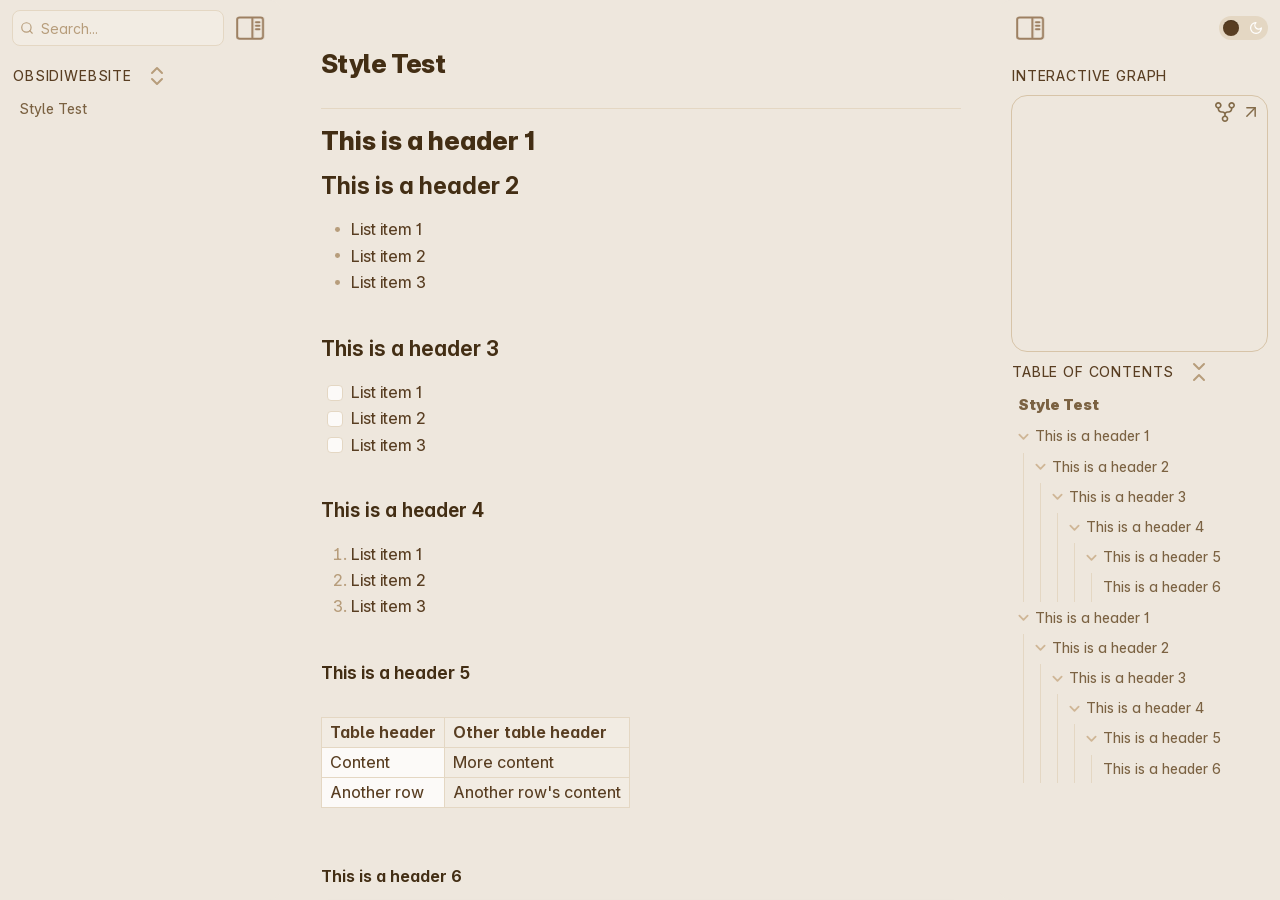
==== index.html @ 4b199d91 "Rename style-test.html to index.html" ====
<!DOCTYPE html> <html lang="en"><head>
<title>Style Test</title>
<base href=".">
<meta name="pathname" content="style-test.html">
<meta name="description" content="ObsidiWebsite - Style Test">
<meta property="og:title" content="Style Test">
<meta property="og:description" content="ObsidiWebsite - Style Test">
<meta property="og:type" content="website">
<meta property="og:url" content="style-test.html">
<meta property="og:image" content="undefined">
<meta charset="UTF-8"><meta property="og:site_name" content="ObsidiWebsite"><meta name="viewport" content="width=device-width, initial-scale=1.0, user-scalable=yes, minimum-scale=1.0, maximum-scale=5.0"><link rel="alternate" type="application/rss+xml" title="RSS Feed" href="site-lib/rss.xml"><script async="" id="webpage-script" src="site-lib/scripts/webpage.js" onload="this.onload=null;this.setAttribute(&quot;loaded&quot;, &quot;true&quot;)"></script><script async="" id="graph-wasm-script" src="site-lib/scripts/graph-wasm.js" onload="this.onload=null;this.setAttribute(&quot;loaded&quot;, &quot;true&quot;)"></script><script async="" id="graph-render-worker-script" src="site-lib/scripts/graph-render-worker.js" onload="this.onload=null;this.setAttribute(&quot;loaded&quot;, &quot;true&quot;)"></script><link rel="icon" href="site-lib/media/favicon.png"><link rel="stylesheet" href="site-lib/styles/obsidian.css"><link rel="stylesheet" href="site-lib/styles/theme.css"><link rel="preload" href="site-lib/styles/global-variable-styles.css" as="style" onload="this.onload=null;this.rel='stylesheet'"><noscript><link rel="stylesheet" href="site-lib/styles/global-variable-styles.css"></noscript><link rel="preload" href="site-lib/styles/supported-plugins.css" as="style" onload="this.onload=null;this.rel='stylesheet'"><noscript><link rel="stylesheet" href="site-lib/styles/supported-plugins.css"></noscript><link rel="preload" href="site-lib/styles/main-styles.css" as="style" onload="this.onload=null;this.rel='stylesheet'"><noscript><link rel="stylesheet" href="site-lib/styles/main-styles.css"></noscript><style>body{--line-width:40em;--line-width-adaptive:40em;--file-line-width:40em;--sidebar-width:min(20em, 80vw);--collapse-arrow-size:11px;--tree-vertical-spacing:1.3em;--sidebar-margin:12px}:root{background-color:#202124}.sidebar{height:100%;font-size:14px;z-index:10;min-width:calc(var(--sidebar-width) + var(--divider-width-hover));max-width:calc(var(--sidebar-width) + var(--divider-width-hover));position:relative;overflow:hidden;overflow:clip;transition:min-width ease-in-out,max-width ease-in-out;transition-duration:.2s;contain:size}#left-sidebar{left:0}#right-sidebar{right:0}.sidebar.is-collapsed{min-width:0;max-width:0}.sidebar.floating{position:absolute}.sidebar .leaf-content{height:100%;min-width:calc(var(--sidebar-width) - var(--divider-width-hover));top:0;padding:var(--sidebar-margin);padding-top:4em;line-height:var(--line-height-tight);background-color:var(--background-secondary);transition:background-color,border-right,border-left,box-shadow;transition-duration:var(--color-fade-speed);transition-timing-function:ease-in-out;position:absolute;display:flex;flex-direction:column}.sidebar:not(.is-collapsed) .leaf-content{min-width:calc(max(100%,var(--sidebar-width)) - 3px);max-width:calc(max(100%,var(--sidebar-width)) - 3px)}#left-sidebar-content{left:0;border-top-right-radius:var(--radius-l);border-bottom-right-radius:var(--radius-l)}#right-sidebar-content{right:0;border-top-left-radius:var(--radius-l);border-bottom-left-radius:var(--radius-l)}.sidebar #left-sidebar-content,.sidebar #right-sidebar-content{contain:none!important;container-type:normal!important;animation:none!important}.sidebar:has(.leaf-content:empty):has(.topbar-content:empty){display:none}.sidebar-topbar{height:calc(2.3em + 2 * var(--sidebar-margin));width:var(--sidebar-width);padding:var(--sidebar-margin);z-index:1;position:fixed;display:flex;align-items:center;transition:width ease-in-out;transition-duration:inherit}.sidebar.is-collapsed .sidebar-topbar{width:calc(2.3em + var(--sidebar-margin) * 2)}.sidebar .sidebar-topbar.is-collapsed{width:0}#left-sidebar .sidebar-topbar{left:0;flex-direction:row;border-top-right-radius:var(--radius-l)}#right-sidebar .sidebar-topbar{right:0;flex-direction:row-reverse;border-top-left-radius:var(--radius-l)}#left-sidebar .topbar-content{margin-right:calc(2.3em + var(--sidebar-margin));flex-direction:row}#right-sidebar .topbar-content{margin-left:calc(2.3em + var(--sidebar-margin));flex-direction:row-reverse}.topbar-content{overflow:hidden visible;overflow:clip visible;width:100%;height:100%;display:flex;align-items:center;transition:inherit}.sidebar.is-collapsed .topbar-content{width:0;transition:inherit}.clickable-icon.sidebar-collapse-icon{background-color:transparent;color:var(--icon-color-focused);padding:2px!important;margin:0!important;height:100%!important;width:2.3em!important;margin-inline:0.14em!important;position:absolute}#left-sidebar .clickable-icon.sidebar-collapse-icon{transform:rotateY(180deg);right:var(--sidebar-margin)}#right-sidebar .clickable-icon.sidebar-collapse-icon{transform:rotateY(180deg);left:var(--sidebar-margin)}.clickable-icon.sidebar-collapse-icon svg.svg-icon{width:100%;height:100%}.feature-title{margin-left:1px;text-transform:uppercase;letter-spacing:.06em;margin-top:.75em;margin-bottom:.75em}.feature-header{display:flex;align-items:center;padding-top:0;font-size:1em;padding-left:0}body.floating-sidebars .sidebar{position:absolute}body{transition:background-color var(--color-fade-speed) ease-in-out}#navbar:not(:empty){display:flex;align-items:center;justify-content:space-between;padding:.5em 1em;width:100%}#main{display:flex;flex-direction:column;height:100%;width:100%;align-items:stretch;justify-content:center}#main-horizontal{display:flex;flex-direction:row;flex-grow:1;width:100%;align-items:stretch;justify-content:center}#center-content{flex-basis:100%;max-width:100%;width:100%;height:100%;display:flex;flex-direction:column;align-items:center;transition:opacity .2s ease-in-out;contain:inline-size}.hide{opacity:0!important;transition:opacity .2s ease-in-out;pointer-events:none}#center-content>.obsidian-document{padding-left:2em;padding-right:1em;margin-bottom:0;width:100%;width:-webkit-fill-available;width:-moz-available;width:fill-available;transition:background-color var(--color-fade-speed) ease-in-out;border-top-right-radius:var(--window-radius,var(--radius-m));border-top-left-radius:var(--window-radius,var(--radius-m));overflow-x:hidden!important;overflow-y:auto!important;display:flex!important;flex-direction:column!important;align-items:center!important;contain:inline-size}body #center-content>.obsidian-document>.markdown-preview-sizer{padding-bottom:80vh;width:100%;max-width:var(--line-width);flex-basis:var(--line-width);transition:background-color var(--color-fade-speed) ease-in-out;contain:inline-size}#center-content>.obsidian-document>div{width:100%!important;transition:background-color var(--color-fade-speed) ease-in-out;contain:inline-size}#center-content>.obsidian-document:not([data-type=markdown]).embed{display:flex;padding:1em;height:100%;width:100%;align-items:center;justify-content:center}#center-content>.obsidian-document:not([data-type=markdown]).embed>*{max-width:100%;max-height:100%;object-fit:contain}:not(h1,h2,h3,h4,h5,h6,li):has(> :is(.math,table)){overflow-x:auto!important}#center-content>.obsidian-document:not([data-type=markdown]){overflow-x:auto;contain:content;padding:0;margin:0;height:100%}.obsidian-document[data-type=attachment]{display:flex;flex-direction:column;align-items:center;justify-content:center;height:100%;width:100%}.obsidian-document[data-type=attachment]>*{outline:0;border:none;box-shadow:none}.obsidian-document[data-type=attachment] :is(img){max-width:90%;max-height:90%;object-fit:contain}.obsidian-document[data-type=attachment]>:is(audio){width:100%;max-width:min(90%,var(--line-width))}.obsidian-document[data-type=attachment]>:is(embed,iframe,video){width:100%;height:100%;max-width:100%;max-height:100%;object-fit:contain}.canvas-wrapper>:is(.header,.footer){z-index:100;position:absolute;display:flex;justify-content:center;flex-direction:column;width:100%;align-items:center}.scroll-highlight{position:absolute;width:100%;height:100%;pointer-events:none;z-index:1000;background-color:hsla(var(--color-accent-hsl),.25);opacity:0;padding:1em;inset:50%;translate:-50% -50%;border-radius:var(--radius-s)}</style><script defer="">async function loadIncludes(){let e=document.querySelectorAll("link[itemprop='include']");for(const t of e){let e=t.getAttribute("href");try{let o="";if(e.startsWith("https:")||e.startsWith("http:")||"file:"!=window.location.protocol){const n=await fetch(e);if(!n.ok){console.log("Could not include file: "+e),t?.remove();continue}o=await n.text()}else{const t=document.getElementById(btoa(encodeURI(e)));if(t){const e=JSON.parse(decodeURI(atob(t.getAttribute("value")??"")));o=e?.data??""}}let n=document.createRange().createContextualFragment(o);t.before(n),t.remove(),console.log("Included text: "+o),console.log("Included file: "+e)}catch(o){t?.remove(),console.log("Could not include file: "+e,o);continue}}}document.addEventListener("DOMContentLoaded",(()=>{loadIncludes()}));let isFileProtocol="file:"==location.protocol;function waitLoadScripts(e,t){let o=e.map((e=>document.getElementById(e+"-script")));!function e(n){let l=o[n],c=n+1;l?(l&&"true"!=l.getAttribute("loaded")||n<o.length&&e(c),n<o.length&&l.addEventListener("load",(()=>e(c)))):n<o.length?e(c):t()}(0)}</script></head><body class="publish css-settings-manager is-frameless is-hidden-frameless show-inline-title show-ribbon is-focused"><script defer="">let theme=localStorage.getItem("theme")||(window.matchMedia("(prefers-color-scheme: dark)").matches?"dark":"light");"dark"==theme?(document.body.classList.add("theme-dark"),document.body.classList.remove("theme-light")):(document.body.classList.add("theme-light"),document.body.classList.remove("theme-dark")),window.innerWidth<480?document.body.classList.add("is-phone"):window.innerWidth<768?document.body.classList.add("is-tablet"):window.innerWidth<1024?document.body.classList.add("is-small-screen"):document.body.classList.add("is-large-screen")</script><div class="parsed-feature-container" style="display: contents;"><link itemprop="include" href="site-lib/html/custom-head-content-content.html"></div><div id="main"><div id="navbar"></div><div id="main-horizontal"><div id="left-content" class="leaf" style="--sidebar-width: var(--sidebar-width-left);"><div id="left-sidebar" class="sidebar"><div class="sidebar-handle"></div><div class="sidebar-topbar"><div class="topbar-content"><div id="search-container"><div id="search-wrapper"><input enterkeyhint="search" type="search" spellcheck="false" placeholder="Search..."><div aria-label="Clear search" id="search-clear-button"></div></div></div></div><div class="clickable-icon sidebar-collapse-icon"><svg xmlns="http://www.w3.org/2000/svg" width="100%" height="100%" viewBox="0 0 24 24" fill="none" stroke="currentColor" stroke-width="3" stroke-linecap="round" stroke-linejoin="round" class="svg-icon"><path d="M21 3H3C1.89543 3 1 3.89543 1 5V19C1 20.1046 1.89543 21 3 21H21C22.1046 21 23 20.1046 23 19V5C23 3.89543 22.1046 3 21 3Z"></path><path d="M10 4V20"></path><path d="M4 7H7"></path><path d="M4 10H7"></path><path d="M4 13H7"></path></svg></div></div><div class="sidebar-content-wrapper"><div id="left-sidebar-content" class="leaf-content"><link itemprop="include" href="site-lib/html/file-tree-content.html"></div></div><script defer="">let ls = document.querySelector("#left-sidebar"); ls.classList.toggle("is-collapsed", window.innerWidth < 768); ls.style.setProperty("--sidebar-width", localStorage.getItem("sidebar-left-width"));</script></div></div><div id="center-content" class="leaf"><div class="obsidian-document markdown-preview-view markdown-rendered node-insert-event is-readable-line-width allow-fold-headings allow-fold-lists show-indentation-guide show-properties" data-type="markdown"><style id="MJX-CHTML-styles"></style><div class="markdown-preview-sizer markdown-preview-section"><div class="header"><h1 class="page-title heading inline-title" id="Style_Test_0">Style Test</h1><div class="data-bar"></div></div><div class="markdown-preview-pusher" style="width: 1px; height: 0.1px; margin-bottom: 0px;"></div><div class="el-h1"><h1 data-heading="This is a header 1" dir="auto" class="heading" id="This_is_a_header_1_0"><span class="heading-collapse-indicator collapse-indicator collapse-icon"><svg xmlns="http://www.w3.org/2000/svg" width="24" height="24" viewBox="0 0 24 24" fill="none" stroke="currentColor" stroke-width="2" stroke-linecap="round" stroke-linejoin="round" class="svg-icon right-triangle"><path d="M3 8L12 17L21 8"></path></svg></span>This is a header 1</h1></div><div class="el-h2"><h2 data-heading="This is a header 2" dir="auto" class="heading" id="This_is_a_header_2_0"><span class="heading-collapse-indicator collapse-indicator collapse-icon"><svg xmlns="http://www.w3.org/2000/svg" width="24" height="24" viewBox="0 0 24 24" fill="none" stroke="currentColor" stroke-width="2" stroke-linecap="round" stroke-linejoin="round" class="svg-icon right-triangle"><path d="M3 8L12 17L21 8"></path></svg></span>This is a header 2</h2></div><div class="el-ul"><ul class="has-list-bullet">
<li data-line="0" dir="auto"><span class="list-bullet"></span>List item 1</li>
<li data-line="1" dir="auto"><span class="list-bullet"></span>List item 2</li>
<li data-line="2" dir="auto"><span class="list-bullet"></span>List item 3</li>
</ul></div><div class="el-h3"><h3 data-heading="This is a header 3" dir="auto" class="heading" id="This_is_a_header_3_0"><span class="heading-collapse-indicator collapse-indicator collapse-icon"><svg xmlns="http://www.w3.org/2000/svg" width="24" height="24" viewBox="0 0 24 24" fill="none" stroke="currentColor" stroke-width="2" stroke-linecap="round" stroke-linejoin="round" class="svg-icon right-triangle"><path d="M3 8L12 17L21 8"></path></svg></span>This is a header 3</h3></div><div class="el-ul"><ul class="contains-task-list has-list-bullet">
<li data-line="0" data-task="" class="task-list-item" dir="auto"><span class="list-bullet"></span><input data-line="0" type="checkbox" class="task-list-item-checkbox">List item 1</li>
<li data-line="1" data-task="" class="task-list-item" dir="auto"><span class="list-bullet"></span><input data-line="1" type="checkbox" class="task-list-item-checkbox">List item 2</li>
<li data-line="2" data-task="" class="task-list-item" dir="auto"><span class="list-bullet"></span><input data-line="2" type="checkbox" class="task-list-item-checkbox">List item 3</li>
</ul></div><div class="el-h4"><h4 data-heading="This is a header 4" dir="auto" class="heading" id="This_is_a_header_4_0"><span class="heading-collapse-indicator collapse-indicator collapse-icon"><svg xmlns="http://www.w3.org/2000/svg" width="24" height="24" viewBox="0 0 24 24" fill="none" stroke="currentColor" stroke-width="2" stroke-linecap="round" stroke-linejoin="round" class="svg-icon right-triangle"><path d="M3 8L12 17L21 8"></path></svg></span>This is a header 4</h4></div><div class="el-ol"><ol>
<li data-line="0" dir="auto">List item 1</li>
<li data-line="1" dir="auto">List item 2</li>
<li data-line="2" dir="auto">List item 3</li>
</ol></div><div class="el-h5"><h5 data-heading="This is a header 5" dir="auto" class="heading" id="This_is_a_header_5_0"><span class="heading-collapse-indicator collapse-indicator collapse-icon"><svg xmlns="http://www.w3.org/2000/svg" width="24" height="24" viewBox="0 0 24 24" fill="none" stroke="currentColor" stroke-width="2" stroke-linecap="round" stroke-linejoin="round" class="svg-icon right-triangle"><path d="M3 8L12 17L21 8"></path></svg></span>This is a header 5</h5></div><div class="el-table" dir="ltr" style="overflow-x: auto;"><table>
<thead>
<tr>
<th dir="ltr">Table header</th>
<th dir="ltr">Other table header</th>
</tr>
</thead>
<tbody>
<tr>
<td dir="ltr">Content</td>
<td dir="ltr">More content</td>
</tr>
<tr>
<td dir="ltr">Another row</td>
<td dir="ltr">Another row's content</td>
</tr>
</tbody>
</table></div><div class="el-h6"><h6 data-heading="This is a header 6" dir="auto" class="heading" id="This_is_a_header_6_0"><span class="heading-collapse-indicator collapse-indicator collapse-icon"><svg xmlns="http://www.w3.org/2000/svg" width="24" height="24" viewBox="0 0 24 24" fill="none" stroke="currentColor" stroke-width="2" stroke-linecap="round" stroke-linejoin="round" class="svg-icon right-triangle"><path d="M3 8L12 17L21 8"></path></svg></span>This is a header 6</h6></div><div class="el-div"><div data-callout-metadata="" data-callout-fold="" data-callout="note" class="callout"><div class="callout-title" dir="auto"><div class="callout-icon"><svg xmlns="http://www.w3.org/2000/svg" width="24" height="24" viewBox="0 0 24 24" fill="none" stroke="currentColor" stroke-width="2" stroke-linecap="round" stroke-linejoin="round" class="svg-icon lucide-sticker"><path d="M21 9a2.4 2.4 0 0 0-.706-1.706l-3.588-3.588A2.4 2.4 0 0 0 15 3H5a2 2 0 0 0-2 2v14a2 2 0 0 0 2 2h14a2 2 0 0 0 2-2z"></path><path d="M15 3v5a1 1 0 0 0 1 1h5"></path><path d="M8 13h.01"></path><path d="M16 13h.01"></path><path d="M10 16s.8 1 2 1c1.3 0 2-1 2-1"></path></svg></div><div class="callout-title-inner">Example callout</div></div><div class="callout-content">
<p dir="auto">Contents of a callout</p>
</div></div></div><div class="el-hr"><hr></div><div class="el-h1"><h1 data-heading="This is a header 1" dir="auto" class="heading" id="This_is_a_header_1_1"><span class="heading-collapse-indicator collapse-indicator collapse-icon"><svg xmlns="http://www.w3.org/2000/svg" width="24" height="24" viewBox="0 0 24 24" fill="none" stroke="currentColor" stroke-width="2" stroke-linecap="round" stroke-linejoin="round" class="svg-icon right-triangle"><path d="M3 8L12 17L21 8"></path></svg></span>This is a header 1</h1></div><div class="el-h2"><h2 data-heading="This is a header 2" dir="auto" class="heading" id="This_is_a_header_2_1"><span class="heading-collapse-indicator collapse-indicator collapse-icon"><svg xmlns="http://www.w3.org/2000/svg" width="24" height="24" viewBox="0 0 24 24" fill="none" stroke="currentColor" stroke-width="2" stroke-linecap="round" stroke-linejoin="round" class="svg-icon right-triangle"><path d="M3 8L12 17L21 8"></path></svg></span>This is a header 2</h2></div><div class="el-h3"><h3 data-heading="This is a header 3" dir="auto" class="heading" id="This_is_a_header_3_1"><span class="heading-collapse-indicator collapse-indicator collapse-icon"><svg xmlns="http://www.w3.org/2000/svg" width="24" height="24" viewBox="0 0 24 24" fill="none" stroke="currentColor" stroke-width="2" stroke-linecap="round" stroke-linejoin="round" class="svg-icon right-triangle"><path d="M3 8L12 17L21 8"></path></svg></span>This is a header 3</h3></div><div class="el-h4"><h4 data-heading="This is a header 4" dir="auto" class="heading" id="This_is_a_header_4_1"><span class="heading-collapse-indicator collapse-indicator collapse-icon"><svg xmlns="http://www.w3.org/2000/svg" width="24" height="24" viewBox="0 0 24 24" fill="none" stroke="currentColor" stroke-width="2" stroke-linecap="round" stroke-linejoin="round" class="svg-icon right-triangle"><path d="M3 8L12 17L21 8"></path></svg></span>This is a header 4</h4></div><div class="el-h5"><h5 data-heading="This is a header 5" dir="auto" class="heading" id="This_is_a_header_5_1"><span class="heading-collapse-indicator collapse-indicator collapse-icon"><svg xmlns="http://www.w3.org/2000/svg" width="24" height="24" viewBox="0 0 24 24" fill="none" stroke="currentColor" stroke-width="2" stroke-linecap="round" stroke-linejoin="round" class="svg-icon right-triangle"><path d="M3 8L12 17L21 8"></path></svg></span>This is a header 5</h5></div><div class="el-h6"><h6 data-heading="This is a header 6" dir="auto" class="heading" id="This_is_a_header_6_1"><span class="heading-collapse-indicator collapse-indicator collapse-icon"><svg xmlns="http://www.w3.org/2000/svg" width="24" height="24" viewBox="0 0 24 24" fill="none" stroke="currentColor" stroke-width="2" stroke-linecap="round" stroke-linejoin="round" class="svg-icon right-triangle"><path d="M3 8L12 17L21 8"></path></svg></span>This is a header 6</h6></div><div class="footer"><div class="data-bar"></div></div></div></div></div><div id="right-content" class="leaf" style="--sidebar-width: var(--sidebar-width-right);"><div id="right-sidebar" class="sidebar"><div class="sidebar-handle"></div><div class="sidebar-topbar"><div class="topbar-content"><label class="theme-toggle-container" for="theme-toggle-input" id=""><input class="theme-toggle-input" type="checkbox" id="theme-toggle-input"><div class="toggle-background"></div></label></div><div class="clickable-icon sidebar-collapse-icon"><svg xmlns="http://www.w3.org/2000/svg" width="100%" height="100%" viewBox="0 0 24 24" fill="none" stroke="currentColor" stroke-width="3" stroke-linecap="round" stroke-linejoin="round" class="svg-icon"><path d="M21 3H3C1.89543 3 1 3.89543 1 5V19C1 20.1046 1.89543 21 3 21H21C22.1046 21 23 20.1046 23 19V5C23 3.89543 22.1046 3 21 3Z"></path><path d="M10 4V20"></path><path d="M4 7H7"></path><path d="M4 10H7"></path><path d="M4 13H7"></path></svg></div></div><div class="sidebar-content-wrapper"><div id="right-sidebar-content" class="leaf-content"><div class="graph-view-wrapper"><div class="feature-header"><div class="feature-title">Interactive Graph</div></div><div class="graph-view-placeholder">
		<div class="graph-view-container">
			<div class="graph-icon graph-expand" role="button" aria-label="Expand" data-tooltip-position="top"><svg xmlns="http://www.w3.org/2000/svg" width="24" height="24" viewBox="0 0 24 24" fill="none" stroke="currentColor" stroke-width="2" stroke-linecap="round" stroke-linejoin="round" class="svg-icon"><line x1="7" y1="17" x2="17" y2="7"></line><polyline points="7 7 17 7 17 17"></polyline></svg></div>
			<div class="graph-icon graph-global" role="button" aria-label="Global Graph" data-tooltip-position="top"><svg xmlns="http://www.w3.org/2000/svg" width="24" height="24" viewBox="0 0 24 24" fill="none" stroke="currentColor" stroke-width="2" stroke-linecap="round" stroke-linejoin="round" class="svg-icon lucide-git-fork"><circle cx="12" cy="18" r="3"></circle><circle cx="6" cy="6" r="3"></circle><circle cx="18" cy="6" r="3"></circle><path d="M18 9v2c0 .6-.4 1-1 1H7c-.6 0-1-.4-1-1V9"></path><path d="M12 12v3"></path></svg></div>
			<canvas id="graph-canvas" class="hide" width="512px" height="512px"></canvas>
		</div>
		</div></div><div id="outline" class=" tree-container"><div class="feature-header"><div class="feature-title">Table Of Contents</div><button class="clickable-icon nav-action-button tree-collapse-all" aria-label="Collapse All"><svg xmlns="http://www.w3.org/2000/svg" width="24" height="24" viewBox="0 0 24 24" fill="none" stroke="currentColor" stroke-width="2" stroke-linecap="round" stroke-linejoin="round"></svg></button></div><div class="tree-item" data-depth="1"><a class="tree-item-self is-clickable" href="style-test.html#Style_Test_0" data-path="#Style_Test_0"><div class="tree-item-inner heading-link" heading-name="Style Test">Style Test</div></a><div class="tree-item-children"></div></div><div class="tree-item mod-collapsible" data-depth="1"><a class="tree-item-self is-clickable mod-collapsible" href="style-test.html#This_is_a_header_1_0" data-path="#This_is_a_header_1_0"><div class="tree-item-icon collapse-icon"><svg xmlns="http://www.w3.org/2000/svg" width="24" height="24" viewBox="0 0 24 24" fill="none" stroke="currentColor" stroke-width="2" stroke-linecap="round" stroke-linejoin="round" class="svg-icon right-triangle"><path d="M3 8L12 17L21 8"></path></svg></div><div class="tree-item-inner heading-link" heading-name="This is a header 1">This is a header 1</div></a><div class="tree-item-children"><div class="tree-item mod-collapsible" data-depth="2"><a class="tree-item-self is-clickable mod-collapsible" href="style-test.html#This_is_a_header_2_0" data-path="#This_is_a_header_2_0"><div class="tree-item-icon collapse-icon"><svg xmlns="http://www.w3.org/2000/svg" width="24" height="24" viewBox="0 0 24 24" fill="none" stroke="currentColor" stroke-width="2" stroke-linecap="round" stroke-linejoin="round" class="svg-icon right-triangle"><path d="M3 8L12 17L21 8"></path></svg></div><div class="tree-item-inner heading-link" heading-name="This is a header 2">This is a header 2</div></a><div class="tree-item-children"><div class="tree-item mod-collapsible" data-depth="3"><a class="tree-item-self is-clickable mod-collapsible" href="style-test.html#This_is_a_header_3_0" data-path="#This_is_a_header_3_0"><div class="tree-item-icon collapse-icon"><svg xmlns="http://www.w3.org/2000/svg" width="24" height="24" viewBox="0 0 24 24" fill="none" stroke="currentColor" stroke-width="2" stroke-linecap="round" stroke-linejoin="round" class="svg-icon right-triangle"><path d="M3 8L12 17L21 8"></path></svg></div><div class="tree-item-inner heading-link" heading-name="This is a header 3">This is a header 3</div></a><div class="tree-item-children"><div class="tree-item mod-collapsible" data-depth="4"><a class="tree-item-self is-clickable mod-collapsible" href="style-test.html#This_is_a_header_4_0" data-path="#This_is_a_header_4_0"><div class="tree-item-icon collapse-icon"><svg xmlns="http://www.w3.org/2000/svg" width="24" height="24" viewBox="0 0 24 24" fill="none" stroke="currentColor" stroke-width="2" stroke-linecap="round" stroke-linejoin="round" class="svg-icon right-triangle"><path d="M3 8L12 17L21 8"></path></svg></div><div class="tree-item-inner heading-link" heading-name="This is a header 4">This is a header 4</div></a><div class="tree-item-children"><div class="tree-item mod-collapsible" data-depth="5"><a class="tree-item-self is-clickable mod-collapsible" href="style-test.html#This_is_a_header_5_0" data-path="#This_is_a_header_5_0"><div class="tree-item-icon collapse-icon"><svg xmlns="http://www.w3.org/2000/svg" width="24" height="24" viewBox="0 0 24 24" fill="none" stroke="currentColor" stroke-width="2" stroke-linecap="round" stroke-linejoin="round" class="svg-icon right-triangle"><path d="M3 8L12 17L21 8"></path></svg></div><div class="tree-item-inner heading-link" heading-name="This is a header 5">This is a header 5</div></a><div class="tree-item-children"><div class="tree-item" data-depth="6"><a class="tree-item-self is-clickable" href="style-test.html#This_is_a_header_6_0" data-path="#This_is_a_header_6_0"><div class="tree-item-inner heading-link" heading-name="This is a header 6">This is a header 6</div></a><div class="tree-item-children"></div></div></div></div></div></div></div></div></div></div></div></div><div class="tree-item mod-collapsible" data-depth="1"><a class="tree-item-self is-clickable mod-collapsible" href="style-test.html#This_is_a_header_1_1" data-path="#This_is_a_header_1_1"><div class="tree-item-icon collapse-icon"><svg xmlns="http://www.w3.org/2000/svg" width="24" height="24" viewBox="0 0 24 24" fill="none" stroke="currentColor" stroke-width="2" stroke-linecap="round" stroke-linejoin="round" class="svg-icon right-triangle"><path d="M3 8L12 17L21 8"></path></svg></div><div class="tree-item-inner heading-link" heading-name="This is a header 1">This is a header 1</div></a><div class="tree-item-children"><div class="tree-item mod-collapsible" data-depth="2"><a class="tree-item-self is-clickable mod-collapsible" href="style-test.html#This_is_a_header_2_1" data-path="#This_is_a_header_2_1"><div class="tree-item-icon collapse-icon"><svg xmlns="http://www.w3.org/2000/svg" width="24" height="24" viewBox="0 0 24 24" fill="none" stroke="currentColor" stroke-width="2" stroke-linecap="round" stroke-linejoin="round" class="svg-icon right-triangle"><path d="M3 8L12 17L21 8"></path></svg></div><div class="tree-item-inner heading-link" heading-name="This is a header 2">This is a header 2</div></a><div class="tree-item-children"><div class="tree-item mod-collapsible" data-depth="3"><a class="tree-item-self is-clickable mod-collapsible" href="style-test.html#This_is_a_header_3_1" data-path="#This_is_a_header_3_1"><div class="tree-item-icon collapse-icon"><svg xmlns="http://www.w3.org/2000/svg" width="24" height="24" viewBox="0 0 24 24" fill="none" stroke="currentColor" stroke-width="2" stroke-linecap="round" stroke-linejoin="round" class="svg-icon right-triangle"><path d="M3 8L12 17L21 8"></path></svg></div><div class="tree-item-inner heading-link" heading-name="This is a header 3">This is a header 3</div></a><div class="tree-item-children"><div class="tree-item mod-collapsible" data-depth="4"><a class="tree-item-self is-clickable mod-collapsible" href="style-test.html#This_is_a_header_4_1" data-path="#This_is_a_header_4_1"><div class="tree-item-icon collapse-icon"><svg xmlns="http://www.w3.org/2000/svg" width="24" height="24" viewBox="0 0 24 24" fill="none" stroke="currentColor" stroke-width="2" stroke-linecap="round" stroke-linejoin="round" class="svg-icon right-triangle"><path d="M3 8L12 17L21 8"></path></svg></div><div class="tree-item-inner heading-link" heading-name="This is a header 4">This is a header 4</div></a><div class="tree-item-children"><div class="tree-item mod-collapsible" data-depth="5"><a class="tree-item-self is-clickable mod-collapsible" href="style-test.html#This_is_a_header_5_1" data-path="#This_is_a_header_5_1"><div class="tree-item-icon collapse-icon"><svg xmlns="http://www.w3.org/2000/svg" width="24" height="24" viewBox="0 0 24 24" fill="none" stroke="currentColor" stroke-width="2" stroke-linecap="round" stroke-linejoin="round" class="svg-icon right-triangle"><path d="M3 8L12 17L21 8"></path></svg></div><div class="tree-item-inner heading-link" heading-name="This is a header 5">This is a header 5</div></a><div class="tree-item-children"><div class="tree-item" data-depth="6"><a class="tree-item-self is-clickable" href="style-test.html#This_is_a_header_6_1" data-path="#This_is_a_header_6_1"><div class="tree-item-inner heading-link" heading-name="This is a header 6">This is a header 6</div></a><div class="tree-item-children"></div></div></div></div></div></div></div></div></div></div></div></div></div></div></div><script defer="">let rs = document.querySelector("#right-sidebar"); rs.classList.toggle("is-collapsed", window.innerWidth < 768); rs.style.setProperty("--sidebar-width", localStorage.getItem("sidebar-right-width"));</script></div></div></div></div></body></html>
---- site-lib/styles/obsidian.css ----
.dialog{--csstools-light-dark-toggle--4:var(--csstools-color-scheme--dark) white;--dialog-bg-color:var(--csstools-light-dark-toggle--4, #1c1b22);--csstools-light-dark-toggle--5:var(--csstools-color-scheme--dark) white;--dialog-border-color:var(--csstools-light-dark-toggle--5, #1c1b22);--csstools-light-dark-toggle--33:var(--csstools-color-scheme--dark) rgba(58, 57, 68, 0.2);--dialog-shadow:0 2px 14px 0 var(--csstools-light-dark-toggle--33, #15141a);--csstools-light-dark-toggle--6:var(--csstools-color-scheme--dark) #15141a;--text-primary-color:var(--csstools-light-dark-toggle--6, #fbfbfe);--csstools-light-dark-toggle--7:var(--csstools-color-scheme--dark) #5b5b66;--text-secondary-color:var(--csstools-light-dark-toggle--7, #cfcfd8);--hover-filter:brightness(0.9);--csstools-light-dark-toggle--8:var(--csstools-color-scheme--dark) #0060df;--link-fg-color:var(--csstools-light-dark-toggle--8, #0df);--csstools-light-dark-toggle--9:var(--csstools-color-scheme--dark) #0250bb;--link-hover-fg-color:var(--csstools-light-dark-toggle--9, #80ebff);--csstools-light-dark-toggle--10:var(--csstools-color-scheme--dark) #f0f0f4;--separator-color:var(--csstools-light-dark-toggle--10, #52525e);--textarea-border-color:#8f8f9d;--csstools-light-dark-toggle--11:var(--csstools-color-scheme--dark) white;--textarea-bg-color:var(--csstools-light-dark-toggle--11, #42414d);--textarea-fg-color:var(--text-secondary-color);--csstools-light-dark-toggle--12:var(--csstools-color-scheme--dark) #f0f0f4;--radio-bg-color:var(--csstools-light-dark-toggle--12, #2b2a33);--csstools-light-dark-toggle--13:var(--csstools-color-scheme--dark) #fbfbfe;--radio-checked-bg-color:var(--csstools-light-dark-toggle--13, #15141a);--radio-border-color:#8f8f9d;--csstools-light-dark-toggle--14:var(--csstools-color-scheme--dark) #0060df;--radio-checked-border-color:var(--csstools-light-dark-toggle--14, #0df);--csstools-light-dark-toggle--34:var(--csstools-color-scheme--dark) rgba(21, 20, 26, 0.07);--button-secondary-bg-color:var(--csstools-light-dark-toggle--34, rgba(251, 251, 254, 0.07));--button-secondary-fg-color:var(--text-primary-color);--button-secondary-border-color:var(--button-secondary-bg-color);--csstools-light-dark-toggle--35:var(--csstools-color-scheme--dark) rgba(21, 20, 26, 0.21);--button-secondary-active-bg-color:var(--csstools-light-dark-toggle--35, rgba(251, 251, 254, 0.21));--button-secondary-active-fg-color:var(--button-secondary-fg-color);--button-secondary-active-border-color:var(--button-secondary-bg-color);--csstools-light-dark-toggle--36:var(--csstools-color-scheme--dark) rgba(21, 20, 26, 0.14);--button-secondary-hover-bg-color:var(--csstools-light-dark-toggle--36, rgba(251, 251, 254, 0.14));--button-secondary-hover-fg-color:var(--button-secondary-fg-color);--button-secondary-hover-border-color:var(--button-secondary-hover-bg-color);--button-secondary-disabled-bg-color:var(--button-secondary-bg-color);--button-secondary-disabled-border-color:var(--button-secondary-border-color);--button-secondary-disabled-fg-color:var(--button-secondary-fg-color);--csstools-light-dark-toggle--15:var(--csstools-color-scheme--dark) #0060df;--button-primary-bg-color:var(--csstools-light-dark-toggle--15, #0df);--csstools-light-dark-toggle--16:var(--csstools-color-scheme--dark) #fbfbfe;--button-primary-fg-color:var(--csstools-light-dark-toggle--16, #15141a);--button-primary-border-color:var(--button-primary-bg-color);--csstools-light-dark-toggle--17:var(--csstools-color-scheme--dark) #054096;--button-primary-active-bg-color:var(--csstools-light-dark-toggle--17, #aaf2ff);--button-primary-active-fg-color:var(--button-primary-fg-color);--button-primary-active-border-color:var(--button-primary-active-bg-color);--csstools-light-dark-toggle--18:var(--csstools-color-scheme--dark) #0250bb;--button-primary-hover-bg-color:var(--csstools-light-dark-toggle--18, #80ebff);--button-primary-hover-fg-color:var(--button-primary-fg-color);--button-primary-hover-border-color:var(--button-primary-hover-bg-color);--button-primary-disabled-bg-color:var(--button-primary-bg-color);--button-primary-disabled-border-color:var(--button-primary-border-color);--button-primary-disabled-fg-color:var(--button-primary-fg-color);--button-disabled-opacity:0.4;--csstools-light-dark-toggle--19:var(--csstools-color-scheme--dark) white;--input-text-bg-color:var(--csstools-light-dark-toggle--19, #42414d);--input-text-fg-color:var(--text-primary-color);font-variant:normal;font-size:13px;font-weight:400;line-height:150%;border-radius:4px;padding:12px 16px;--csstools-light-dark-toggle--37:var(--csstools-color-scheme--dark) white;border:1px solid var(--dialog-border-color);--csstools-light-dark-toggle--38:var(--csstools-color-scheme--dark) white;background:var(--dialog-bg-color);--csstools-light-dark-toggle--39:var(--csstools-color-scheme--dark) #15141a;color:var(--text-primary-color);--csstools-light-dark-toggle--40:var(--csstools-color-scheme--dark) rgba(58, 57, 68, 0.2);box-shadow:var(--dialog-shadow)}@supports (color:light-dark(red,red)){.dialog{--dialog-bg-color:light-dark(white, #1c1b22);--dialog-border-color:light-dark(white, #1c1b22);--dialog-shadow:0 2px 14px 0 light-dark(rgba(58, 57, 68, 0.2), #15141a);--text-primary-color:light-dark(#15141a, #fbfbfe);--text-secondary-color:light-dark(#5b5b66, #cfcfd8);--link-fg-color:light-dark(#0060df, #0df);--link-hover-fg-color:light-dark(#0250bb, #80ebff);--separator-color:light-dark(#f0f0f4, #52525e);--textarea-bg-color:light-dark(white, #42414d);--radio-bg-color:light-dark(#f0f0f4, #2b2a33);--radio-checked-bg-color:light-dark(#fbfbfe, #15141a);--radio-checked-border-color:light-dark(#0060df, #0df);--button-secondary-bg-color:light-dark(
    rgba(21, 20, 26, 0.07),
    rgba(251, 251, 254, 0.07)
  );--button-secondary-active-bg-color:light-dark(
    rgba(21, 20, 26, 0.21),
    rgba(251, 251, 254, 0.21)
  );--button-secondary-hover-bg-color:light-dark(
    rgba(21, 20, 26, 0.14),
    rgba(251, 251, 254, 0.14)
  );--button-primary-bg-color:light-dark(#0060df, #0df);--button-primary-fg-color:light-dark(#fbfbfe, #15141a);--button-primary-active-bg-color:light-dark(#054096, #aaf2ff);--button-primary-hover-bg-color:light-dark(#0250bb, #80ebff);--input-text-bg-color:light-dark(white, #42414d)}}.dialog *{--csstools-light-dark-toggle--33:var(--csstools-color-scheme--dark) rgba(58, 57, 68, 0.2);--dialog-shadow:0 2px 14px 0 var(--csstools-light-dark-toggle--33, #15141a)}.dialog *{--csstools-light-dark-toggle--34:var(--csstools-color-scheme--dark) rgba(21, 20, 26, 0.07);--button-secondary-bg-color:var(--csstools-light-dark-toggle--34, rgba(251, 251, 254, 0.07))}.dialog *{--csstools-light-dark-toggle--35:var(--csstools-color-scheme--dark) rgba(21, 20, 26, 0.21);--button-secondary-active-bg-color:var(--csstools-light-dark-toggle--35, rgba(251, 251, 254, 0.21))}.dialog *{--csstools-light-dark-toggle--36:var(--csstools-color-scheme--dark) rgba(21, 20, 26, 0.14);--button-secondary-hover-bg-color:var(--csstools-light-dark-toggle--36, rgba(251, 251, 254, 0.14))}.dialog *{--csstools-light-dark-toggle--4:var(--csstools-color-scheme--dark) white;--dialog-bg-color:var(--csstools-light-dark-toggle--4, #1c1b22)}.dialog *{--csstools-light-dark-toggle--5:var(--csstools-color-scheme--dark) white;--dialog-border-color:var(--csstools-light-dark-toggle--5, #1c1b22)}.dialog *{--csstools-light-dark-toggle--6:var(--csstools-color-scheme--dark) #15141a;--text-primary-color:var(--csstools-light-dark-toggle--6, #fbfbfe)}.dialog *{--csstools-light-dark-toggle--7:var(--csstools-color-scheme--dark) #5b5b66;--text-secondary-color:var(--csstools-light-dark-toggle--7, #cfcfd8)}.dialog *{--csstools-light-dark-toggle--8:var(--csstools-color-scheme--dark) #0060df;--link-fg-color:var(--csstools-light-dark-toggle--8, #0df)}.dialog *{--csstools-light-dark-toggle--9:var(--csstools-color-scheme--dark) #0250bb;--link-hover-fg-color:var(--csstools-light-dark-toggle--9, #80ebff)}.dialog *{--csstools-light-dark-toggle--10:var(--csstools-color-scheme--dark) #f0f0f4;--separator-color:var(--csstools-light-dark-toggle--10, #52525e)}.dialog *{--csstools-light-dark-toggle--11:var(--csstools-color-scheme--dark) white;--textarea-bg-color:var(--csstools-light-dark-toggle--11, #42414d)}.dialog *{--csstools-light-dark-toggle--12:var(--csstools-color-scheme--dark) #f0f0f4;--radio-bg-color:var(--csstools-light-dark-toggle--12, #2b2a33)}.dialog *{--csstools-light-dark-toggle--13:var(--csstools-color-scheme--dark) #fbfbfe;--radio-checked-bg-color:var(--csstools-light-dark-toggle--13, #15141a)}.dialog *{--csstools-light-dark-toggle--14:var(--csstools-color-scheme--dark) #0060df;--radio-checked-border-color:var(--csstools-light-dark-toggle--14, #0df)}.dialog *{--csstools-light-dark-toggle--15:var(--csstools-color-scheme--dark) #0060df;--button-primary-bg-color:var(--csstools-light-dark-toggle--15, #0df)}.dialog *{--csstools-light-dark-toggle--16:var(--csstools-color-scheme--dark) #fbfbfe;--button-primary-fg-color:var(--csstools-light-dark-toggle--16, #15141a)}.dialog *{--csstools-light-dark-toggle--17:var(--csstools-color-scheme--dark) #054096;--button-primary-active-bg-color:var(--csstools-light-dark-toggle--17, #aaf2ff)}.dialog *{--csstools-light-dark-toggle--18:var(--csstools-color-scheme--dark) #0250bb;--button-primary-hover-bg-color:var(--csstools-light-dark-toggle--18, #80ebff)}.dialog *{--csstools-light-dark-toggle--19:var(--csstools-color-scheme--dark) white;--input-text-bg-color:var(--csstools-light-dark-toggle--19, #42414d)}@media (prefers-color-scheme:dark){.dialog{--hover-filter:brightness(1.4);--button-disabled-opacity:0.6}}@media screen and (forced-colors:active){.dialog{--dialog-bg-color:Canvas;--dialog-border-color:CanvasText;--dialog-shadow:none;--text-primary-color:CanvasText;--text-secondary-color:CanvasText;--hover-filter:none;--link-fg-color:LinkText;--link-hover-fg-color:LinkText;--separator-color:CanvasText;--textarea-border-color:ButtonBorder;--textarea-bg-color:Field;--textarea-fg-color:ButtonText;--radio-bg-color:ButtonFace;--radio-checked-bg-color:ButtonFace;--radio-border-color:ButtonText;--radio-checked-border-color:ButtonText;--button-secondary-bg-color:HighlightText;--button-secondary-fg-color:ButtonText;--button-secondary-border-color:ButtonText;--button-secondary-active-bg-color:HighlightText;--button-secondary-active-fg-color:SelectedItem;--button-secondary-active-border-color:ButtonText;--button-secondary-hover-bg-color:HighlightText;--button-secondary-hover-fg-color:SelectedItem;--button-secondary-hover-border-color:SelectedItem;--button-secondary-disabled-fg-color:GrayText;--button-secondary-disabled-border-color:GrayText;--button-primary-bg-color:ButtonText;--button-primary-fg-color:HighlightText;--button-primary-border-color:ButtonText;--button-primary-active-bg-color:SelectedItem;--button-primary-active-fg-color:HighlightText;--button-primary-active-border-color:ButtonText;--button-primary-hover-bg-color:SelectedItem;--button-primary-hover-fg-color:HighlightText;--button-primary-hover-border-color:SelectedItem;--button-primary-disabled-bg-color:GrayText;--button-primary-disabled-fg-color:ButtonFace;--button-primary-disabled-border-color:GrayText;--button-disabled-opacity:1;--input-text-bg-color:HighlightText;--input-text-fg-color:FieldText}}.dialog .mainContainer :focus-visible{--csstools-light-dark-toggle--28:var(--csstools-color-scheme--dark) #0060df;outline:var(--focus-ring-outline);outline-offset:2px}.dialog .mainContainer .title{display:flex;width:auto;flex-direction:column;justify-content:flex-end;align-items:flex-start;gap:12px}.dialog .mainContainer .title>span{font-size:13px;font-style:normal;font-weight:590;line-height:150%}.dialog .mainContainer .dialogSeparator{width:100%;height:0;margin-top:4px;margin-bottom:4px;border-top:1px solid var(--separator-color);border-bottom:none}.dialog .mainContainer .dialogButtonsGroup{display:flex;gap:12px;align-self:flex-end}.dialog .mainContainer .radio{display:flex;flex-direction:column;align-items:flex-start;gap:4px}.dialog .mainContainer .radio>.radioButton{display:flex;gap:8px;align-self:stretch;align-items:center}.dialog .mainContainer .radio>.radioButton input{appearance:none;box-sizing:border-box;width:16px;height:16px;border-radius:50%;background-color:var(--radio-bg-color);border:1px solid var(--radio-border-color)}.dialog .mainContainer .radio>.radioButton input:hover{filter:var(--hover-filter)}.dialog .mainContainer .radio>.radioButton input:checked{background-color:var(--radio-checked-bg-color);border:4px solid var(--radio-checked-border-color)}.dialog .mainContainer .radio>.radioLabel{display:flex;padding-left:24px;align-items:flex-start;gap:10px;align-self:stretch}.dialog .mainContainer .radio>.radioLabel>span{flex:1 0 0px;font-size:11px;color:var(--text-secondary-color)}.dialog .mainContainer button:not(.toggle-button):not(.closeButton):not(.clearInputButton){border-radius:4px;border:1px solid;font-variant:normal;font-weight:590;font-size:13px;padding:4px 16px;width:auto;height:32px}.dialog .mainContainer button:not(.toggle-button):not(.closeButton):not(.clearInputButton):hover{cursor:pointer;filter:var(--hover-filter)}.dialog .mainContainer button:not(.toggle-button):not(.closeButton):not(.clearInputButton)>span{color:inherit;font:inherit}.dialog .mainContainer button.secondaryButton:not(.toggle-button):not(.closeButton):not(.clearInputButton){color:var(--button-secondary-fg-color);background-color:var(--button-secondary-bg-color);border-color:var(--button-secondary-border-color)}.dialog .mainContainer button.secondaryButton:not(.toggle-button):not(.closeButton):not(.clearInputButton):hover{color:var(--button-secondary-hover-fg-color);background-color:var(--button-secondary-hover-bg-color);border-color:var(--button-secondary-hover-border-color)}.dialog .mainContainer button.secondaryButton:not(.toggle-button):not(.closeButton):not(.clearInputButton):active{color:var(--button-secondary-active-fg-color);background-color:var(--button-secondary-active-bg-color);border-color:var(--button-secondary-active-border-color)}.dialog .mainContainer button.secondaryButton:not(.toggle-button):not(.closeButton):not(.clearInputButton):disabled{background-color:var(--button-secondary-disabled-bg-color);border-color:var(--button-secondary-disabled-border-color);color:var(--button-secondary-disabled-fg-color);opacity:var(--button-disabled-opacity)}.dialog .mainContainer button.primaryButton:not(.toggle-button):not(.closeButton):not(.clearInputButton){color:var(--button-primary-fg-color);background-color:var(--button-primary-bg-color);border-color:var(--button-primary-border-color);opacity:1}.dialog .mainContainer button.primaryButton:not(.toggle-button):not(.closeButton):not(.clearInputButton):hover{color:var(--button-primary-hover-fg-color);background-color:var(--button-primary-hover-bg-color);border-color:var(--button-primary-hover-border-color)}.dialog .mainContainer button.primaryButton:not(.toggle-button):not(.closeButton):not(.clearInputButton):active{color:var(--button-primary-active-fg-color);background-color:var(--button-primary-active-bg-color);border-color:var(--button-primary-active-border-color)}.dialog .mainContainer button.primaryButton:not(.toggle-button):not(.closeButton):not(.clearInputButton):disabled{background-color:var(--button-primary-disabled-bg-color);border-color:var(--button-primary-disabled-border-color);color:var(--button-primary-disabled-fg-color);opacity:var(--button-disabled-opacity)}.dialog .mainContainer button:not(.toggle-button):not(.closeButton):not(.clearInputButton):disabled{pointer-events:none}.dialog .mainContainer a{color:var(--link-fg-color)}.dialog .mainContainer a:hover{color:var(--link-hover-fg-color)}.dialog .mainContainer textarea{font:inherit;padding:8px;resize:none;margin:0;box-sizing:border-box;border-radius:4px;border:1px solid var(--textarea-border-color);background:var(--textarea-bg-color);color:var(--textarea-fg-color)}.dialog .mainContainer textarea:focus{outline-offset:0px;border-color:transparent}.dialog .mainContainer textarea:disabled{pointer-events:none;opacity:.4}.dialog .mainContainer input[type=text]{background-color:var(--input-text-bg-color);color:var(--input-text-fg-color)}.dialog .mainContainer .toggler{display:flex;align-items:center;gap:8px;align-self:stretch}.dialog .mainContainer .toggler>.togglerLabel{user-select:none}:root{--xfa-unfocused-field-background:url("data:image/svg+xml;charset=UTF-8,<svg width='1px' height='1px' xmlns='http://www.w3.org/2000/svg'><rect width='100%' height='100%' style='fill:rgba(0, 54, 255, 0.13);'/></svg>");--xfa-focus-outline:auto}@media screen and (forced-colors:active){:root{--xfa-focus-outline:2px solid CanvasText}}:root{--csstools-color-scheme--dark: ;color-scheme:light dark;--viewer-container-height:0;--pdfViewer-padding-bottom:0;--page-margin:1px auto -8px;--page-border:9px solid transparent;--spreadHorizontalWrapped-margin-LR:-3.5px;--loading-icon-delay:400ms;--csstools-light-dark-toggle--23:var(--csstools-color-scheme--dark) #0060df;--focus-ring-color:var(--csstools-light-dark-toggle--23, #0df);--focus-ring-outline:2px solid var(--focus-ring-color)}@supports (color:light-dark(red,red)){:root{--focus-ring-color:light-dark(#0060df, #0df)}}:root *{--csstools-light-dark-toggle--23:var(--csstools-color-scheme--dark) #0060df;--focus-ring-color:var(--csstools-light-dark-toggle--23, #0df)}@media (prefers-color-scheme:dark){:root{--csstools-color-scheme--dark:initial}}@media screen and (forced-colors:active){:root{--pdfViewer-padding-bottom:9px;--page-margin:8px auto -1px;--page-border:1px solid CanvasText;--spreadHorizontalWrapped-margin-LR:3.5px;--focus-ring-color:CanvasText}}.hiddenCanvasElement,.hiddenCopyElement{position:absolute;top:0;left:0;width:0;height:0;display:none}:root{--h1-weight:700;--h2-weight:600;--h3-weight:600;--h4-weight:600;--h5-weight:600;--h6-weight:600}@supports (font-variation-settings:normal){:root{--h1-weight:700;--h2-weight:680;--h3-weight:660;--h4-weight:640;--h5-weight:620;--h6-weight:600}}body{--anim-duration-none:0;--anim-duration-superfast:70ms;--anim-duration-fast:140ms;--anim-duration-moderate:300ms;--anim-duration-slow:560ms;--anim-motion-smooth:cubic-bezier(0.45, 0.05, 0.55, 0.95);--anim-motion-delay:cubic-bezier(0.65, 0.05, 0.36, 1);--anim-motion-jumpy:cubic-bezier(0.68, -0.55, 0.27, 1.55);--anim-motion-swing:cubic-bezier(0, 0.55, 0.45, 1);--bases-header-border-width:0 0 var(--border-width) 0;--bases-header-height:40px;--bases-header-padding-start:2px;--bases-header-padding-end:2px;--bases-toolbar-label-display:block;--bases-toolbar-badge-display:none;--bases-embed-border-width:0px;--bases-embed-border-color:var(--background-modifier-border);--bases-embed-border-radius:var(--radius-s);--bases-filter-menu-width:520px;--bases-group-heading-property-size:var(--font-ui-smaller);--bases-group-heading-property-weight:var(--font-normal);--bases-group-heading-property-color:var(--text-muted);--bases-group-heading-value-size:var(--font-smaller);--bases-group-heading-value-weight:var(--font-semibold);--bases-group-heading-property-display:block;--bases-table-container-border-width:var(--border-width);--bases-table-container-border-radius:var(--radius-s);--bases-table-group-background:var(--background-primary-alt);--bases-table-header-weight:var(--font-weight);--bases-table-header-color:var(--text-muted);--bases-table-header-icon-display:flex;--bases-table-header-background:var(--background-primary);--bases-table-header-background-hover:var(--background-modifier-hover);--bases-table-header-sort-mask:linear-gradient(to left, transparent var(--size-4-6), black var(--size-4-6));--bases-table-summary-background:var(--background-primary);--bases-table-summary-background-hover:var(--background-modifier-hover);--bases-table-border-color:var(--table-border-color);--bases-table-column-border-width:var(--border-width);--bases-table-group-gap:10px;--bases-table-row-border-width:var(--border-width);--bases-table-row-background-hover:var(--table-row-background-hover);--bases-table-row-height:30px;--bases-table-font-size:var(--font-smaller);--bases-table-column-max-width:300;--bases-table-column-min-width:40;--bases-table-cell-radius-active:2px;--bases-table-cell-shadow-active:0 0 0 2px var(--background-modifier-border-focus);--bases-table-cell-radius-focus:2px;--bases-table-cell-shadow-focus:0 0 0 2px var(--interactive-accent);--bases-table-cell-background-active:var(--background-primary);--bases-table-cell-background-disabled:var(--background-primary-alt);--bases-table-cell-background-selected:var(--table-selection);--bases-cards-background:var(--background-primary);--bases-cards-border-width:var(--border-width);--bases-cards-container-background:transparent;--bases-cards-corner-shape:var(--corner-shape);--bases-cards-cover-background:var(--background-primary-alt);--bases-cards-font-size:var(--font-smaller);--bases-cards-line-height:24px;--bases-cards-radius:var(--radius-m);--bases-cards-scale:1;--bases-cards-shadow-hover:0 0 0 1px var(--background-modifier-border-hover);--bases-cards-shadow:0 0 0 1px var(--background-modifier-border);--blockquote-border-thickness:2px;--blockquote-border-color:var(--interactive-accent);--blockquote-font-style:normal;--blockquote-color:inherit;--blockquote-background-color:transparent;--bold-modifier:200;--bold-color:inherit;--bold-weight:calc(var(--font-weight) + var(--bold-modifier));--border-width:1px;--button-radius:var(--input-radius);--button-corner-shape:var(--corner-shape);--blur-background:color-mix(in srgb, var(--background-primary) var(--blur-opacity-s), transparent) linear-gradient(var(--background-primary), color-mix(in srgb, var(--background-primary) var(--blur-opacity-s), transparent));--blur-opacity-s:65%;--blur-opacity-m:90%;--blur-brightness:1.15;--blur-saturation:1.5;--blur-radius-s:6px;--blur-radius-m:10px;--blur-radius-l:16px;--blur-s:blur(var(--blur-radius-s)) saturate(var(--blur-saturation)) brightness(var(--blur-brightness));--blur-m:blur(var(--blur-radius-m)) saturate(var(--blur-saturation)) brightness(var(--blur-brightness));--blur-l:blur(var(--blur-radius-l)) saturate(var(--blur-saturation)) brightness(var(--blur-brightness));--callout-border-width:0px;--callout-border-opacity:0.25;--callout-padding:var(--size-4-3) var(--size-4-3) var(--size-4-3) var(--size-4-6);--callout-radius:var(--radius-s);--callout-blend-mode:var(--highlight-mix-blend-mode);--callout-title-color:inherit;--callout-title-padding:0;--callout-title-size:inherit;--callout-title-weight:calc(var(--font-weight) + var(--bold-modifier));--callout-content-padding:0;--callout-content-background:transparent;--callout-bug:var(--color-red-rgb);--callout-default:var(--color-blue-rgb);--callout-error:var(--color-red-rgb);--callout-example:var(--color-purple-rgb);--callout-fail:var(--color-red-rgb);--callout-important:var(--color-cyan-rgb);--callout-info:var(--color-blue-rgb);--callout-question:var(--color-orange-rgb);--callout-success:var(--color-green-rgb);--callout-summary:var(--color-cyan-rgb);--callout-tip:var(--color-cyan-rgb);--callout-todo:var(--color-blue-rgb);--callout-warning:var(--color-orange-rgb);--callout-quote:158,158,158;--canvas-background:var(--background-primary);--canvas-card-label-color:var(--text-faint);--canvas-color-1:var(--color-red-rgb);--canvas-color-2:var(--color-orange-rgb);--canvas-color-3:var(--color-yellow-rgb);--canvas-color-4:var(--color-green-rgb);--canvas-color-5:var(--color-cyan-rgb);--canvas-color-6:var(--color-purple-rgb);--canvas-controls-radius:var(--radius-s);--canvas-controls-icon-size:var(--icon-s);--canvas-controls-icon-stroke:var(--icon-s-stroke-width);--canvas-dot-pattern:var(--color-base-30);--caret-color:var(--text-normal);--checkbox-radius:var(--radius-s);--checkbox-size:var(--font-text-size);--checkbox-marker-color:var(--background-primary);--checkbox-color:var(--interactive-accent);--checkbox-color-hover:var(--interactive-accent-hover);--checkbox-border-color:var(--text-faint);--checkbox-border-color-hover:var(--text-muted);--checkbox-margin-inline-start:0.85em;--checklist-done-decoration:line-through;--checklist-done-color:var(--text-muted);--code-white-space:pre-wrap;--code-border-width:0px;--code-border-color:var(--background-modifier-border);--code-bracket-background:var(--background-modifier-hover);--code-radius:var(--radius-s);--code-size:var(--font-smaller);--code-background:var(--background-primary-alt);--code-normal:var(--text-normal);--code-comment:var(--text-faint);--code-function:var(--color-yellow);--code-important:var(--color-orange);--code-keyword:var(--color-pink);--code-operator:var(--color-red);--code-property:var(--color-cyan);--code-punctuation:var(--text-muted);--code-string:var(--color-green);--code-tag:var(--color-red);--code-value:var(--color-purple);--collapse-icon-color:var(--text-faint);--collapse-icon-color-collapsed:var(--text-accent);--cursor:default;--cursor-link:pointer;--dialog-width:560px;--dialog-max-width:80vw;--dialog-max-height:85vh;--divider-color:var(--background-modifier-border);--divider-color-hover:var(--interactive-accent);--divider-width:1px;--divider-width-hover:3px;--divider-vertical-height:calc(100% - var(--header-height));--drag-ghost-background:rgba(0, 0, 0, 0.85);--drag-ghost-text-color:#fff;--dropdown-background-blend-mode:hard-light;--dropdown-background-position:var(--inset-end) var(--dropdown-icon-inset) top 50%,0 0;--dropdown-background-size:var(--dropdown-icon-width) auto,100%;--dropdown-icon-width:1em;--dropdown-icon-inset:0.5em;--dropdown-padding:0 var(--dropdown-padding-end) 0 var(--dropdown-padding-start);--dropdown-padding-start:0.8em;--dropdown-padding-end:1.9em;--embed-max-height:4000px;--embed-canvas-max-height:400px;--embed-background:inherit;--embed-border-start:2px solid var(--interactive-accent);--embed-border-end:none;--embed-border-top:none;--embed-border-bottom:none;--embed-padding:0 0 0 var(--size-4-6);--embed-font-style:inherit;--embed-block-shadow-hover:0 0 0 1px var(--background-modifier-border),inset 0 0 0 1px var(--background-modifier-border);--file-line-width:700px;--file-folding-offset:24px;--file-margins:var(--file-margins-y) var(--file-margins-x);--file-margins-x:var(--size-4-8);--file-margins-y:var(--size-4-8);--file-header-font:var(--font-interface);--file-header-font-size:var(--font-ui-small);--file-header-font-weight:400;--file-header-background:var(--background-primary);--file-header-background-focused:var(--background-primary);--file-header-border:var(--border-width) solid transparent;--file-header-justify:center;--header-height:40px;--font-smallest:0.8em;--font-smaller:0.875em;--font-small:0.933em;--flair-background:var(--interactive-normal);--flair-color:var(--text-normal);--font-ui-smaller:12px;--font-ui-small:13px;--font-ui-medium:15px;--font-ui-large:20px;--font-weight:var(--font-normal);--font-thin:100;--font-extralight:200;--font-light:300;--font-normal:400;--font-medium:500;--font-semibold:600;--font-bold:700;--font-extrabold:800;--font-black:900;--footnote-divider-color-active:var(--metadata-divider-color-focus);--footnote-divider-color:var(--metadata-divider-color);--footnote-divider-width:var(--border-width);--footnote-gap:var(--size-4-1);--footnote-id-color-no-occurrences:var(--text-faint);--footnote-id-color:var(--text-muted);--footnote-id-delimiter:".";--footnote-input-background-active:var(--metadata-input-background-active);--footnote-input-background:var(--metadata-input-background);--footnote-line-height:var(--line-height-normal);--footnote-padding-block:var(--size-2-3);--footnote-padding-inline:var(--size-2-3);--footnote-radius:var(--radius-s);--footnote-size:var(--font-smaller);--graph-controls-width:240px;--graph-text:var(--text-normal);--graph-line:var(--color-base-35, var(--background-modifier-border-focus));--graph-node:var(--text-muted);--graph-node-unresolved:var(--text-faint);--graph-node-focused:var(--text-accent);--graph-node-tag:var(--color-green);--graph-node-attachment:var(--color-yellow);--heading-formatting:var(--text-faint);--heading-spacing:calc(var(--p-spacing) * 2.5);--h1-color:inherit;--h2-color:inherit;--h3-color:inherit;--h4-color:inherit;--h5-color:inherit;--h6-color:inherit;--h1-font:inherit;--h2-font:inherit;--h3-font:inherit;--h4-font:inherit;--h5-font:inherit;--h6-font:inherit;--h1-letter-spacing:-0.015em;--h2-letter-spacing:-0.011em;--h3-letter-spacing:-0.008em;--h4-letter-spacing:-0.005em;--h5-letter-spacing:-0.002em;--h6-letter-spacing:0em;--h1-line-height:1.2;--h2-line-height:1.2;--h3-line-height:1.3;--h4-line-height:1.4;--h5-line-height:var(--line-height-normal);--h6-line-height:var(--line-height-normal);--h1-size:1.618em;--h2-size:1.462em;--h3-size:1.318em;--h4-size:1.188em;--h5-size:1.076em;--h6-size:1em;--h1-style:normal;--h2-style:normal;--h3-style:normal;--h4-style:normal;--h5-style:normal;--h6-style:normal;--h1-variant:normal;--h2-variant:normal;--h3-variant:normal;--h4-variant:normal;--h5-variant:normal;--h6-variant:normal;--hr-color:var(--background-modifier-border);--hr-thickness:2px;--icon-size:var(--icon-m);--icon-stroke:var(--icon-m-stroke-width);--icon-xs:14px;--icon-s:16px;--icon-m:18px;--icon-l:18px;--icon-xl:32px;--icon-xs-stroke-width:2px;--icon-s-stroke-width:2px;--icon-m-stroke-width:1.75px;--icon-l-stroke-width:1.75px;--icon-xl-stroke-width:1.25px;--icon-color:var(--text-muted);--icon-color-hover:var(--text-muted);--icon-color-active:var(--text-accent);--icon-color-focused:var(--text-normal);--icon-opacity:0.85;--icon-opacity-hover:1;--icon-opacity-active:1;--clickable-icon-radius:var(--radius-s);--indent-size:4;--indent-unit:0.5625em;--indentation-guide-width:var(--border-width);--indentation-guide-width-active:var(--border-width);--indentation-guide-color:rgba(var(--mono-rgb-100), 0.12);--indentation-guide-color-active:rgba(var(--mono-rgb-100), 0.3);--indentation-guide-editing-indent:0.85em;--indentation-guide-reading-indent:-0.85em;--indentation-guide-source-indent:0.25em;--inline-title-color:var(--h1-color);--inline-title-font:var(--h1-font);--inline-title-line-height:var(--h1-line-height);--inline-title-size:var(--h1-size);--inline-title-style:var(--h1-style);--inline-title-variant:var(--h1-variant);--inline-title-weight:var(--h1-weight);--inline-title-margin-bottom:0.5em;--input-height:30px;--input-padding:var(--size-4-1) var(--size-4-2);--input-radius:5px;--input-corner-shape:var(--corner-shape);--input-font-weight:var(--font-normal);--input-border-width:var(--border-width);--input-border-width-focus:2px;--input-placeholder-color:var(--text-faint);--input-date-separator:var(--text-faint);--input-icon-inset:var(--size-4-1);--italic-color:inherit;--italic-weight:inherit;--layer-cover:5;--layer-sidedock:10;--layer-status-bar:15;--layer-popover:30;--layer-slides:45;--layer-modal:50;--layer-notice:60;--layer-menu:65;--layer-tooltip:70;--layer-dragged-item:80;--line-height-normal:1.5;--line-height-tight:1.3;--link-color:var(--text-accent);--link-color-hover:var(--text-accent-hover);--link-decoration:underline;--link-decoration-hover:underline;--link-decoration-thickness:auto;--link-weight:var(--font-weight);--link-external-color:var(--text-accent);--link-external-color-hover:var(--text-accent-hover);--link-external-decoration:underline;--link-external-decoration-hover:underline;--link-external-filter:none;--link-unresolved-color:var(--text-accent);--link-unresolved-opacity:0.7;--link-unresolved-filter:none;--link-unresolved-decoration-style:solid;--link-unresolved-decoration-color:hsla(var(--interactive-accent-hsl), 0.3);--list-indent:calc(var(--indent-unit) * var(--indent-size));--list-indent-editing:0.75em;--list-indent-source:0;--list-spacing:0.075em;--list-marker-color:var(--text-faint);--list-marker-color-hover:var(--text-muted);--list-marker-color-collapsed:var(--text-accent);--list-bullet-border:none;--list-bullet-radius:50%;--list-bullet-size:0.3em;--list-bullet-transform:none;--list-numbered-style:decimal;--list-bullet-end-padding:1.3rem;--nav-item-size:var(--font-ui-small);--nav-item-radius:var(--radius-s);--nav-item-color:var(--text-muted);--nav-item-color-hover:var(--text-normal);--nav-item-color-active:var(--text-normal);--nav-item-color-selected:var(--text-normal);--nav-item-color-highlighted:var(--text-accent);--nav-item-background-hover:var(--background-modifier-hover);--nav-item-background-active:var(--background-modifier-hover);--nav-item-background-selected:hsla(var(--color-accent-hsl), 0.15);--nav-item-padding:var(--size-4-1) var(--size-4-2) var(--size-4-1) var(--size-4-6);--nav-item-parent-padding:var(--nav-item-padding);--nav-item-margin-bottom:var(--size-2-1);--nav-item-children-padding-start:var(--size-2-2);--nav-item-children-margin-start:var(--size-4-3);--nav-item-weight:inherit;--nav-item-weight-hover:inherit;--nav-item-weight-active:inherit;--nav-item-white-space:pre;--nav-indentation-guide-width:var(--indentation-guide-width);--nav-indentation-guide-color:var(--indentation-guide-color);--nav-collapse-icon-color:var(--collapse-icon-color);--nav-collapse-icon-color-collapsed:var(--text-faint);--nav-heading-color:var(--text-normal);--nav-heading-color-hover:var(--text-normal);--nav-heading-color-collapsed:var(--text-faint);--nav-heading-color-collapsed-hover:var(--text-muted);--nav-heading-weight:var(--font-medium);--nav-heading-weight-hover:var(--font-medium);--nav-tag-background:transparent;--nav-tag-radius:var(--radius-s);--nav-tag-color:var(--text-faint);--nav-tag-color-hover:var(--text-muted);--nav-tag-color-active:var(--text-muted);--nav-tag-weight:var(--font-semibold);--menu-padding:var(--size-2-3);--menu-shadow:var(--shadow-s);--menu-radius:var(--radius-m);--menu-corner-shape:var(--corner-shape);--menu-background:var(--background-secondary);--menu-border-color:var(--background-modifier-border-hover);--menu-border-width:var(--border-width);--menu-backdrop-filter:none;--menu-scroll-mask:linear-gradient(to bottom, rgba(0, 0, 0, 0.05) 0%, rgba(0, 0, 0, 0.1) 48px);--metadata-background:transparent;--metadata-display-reading:block;--metadata-display-editing:block;--metadata-max-width:none;--metadata-padding:var(--size-4-2) 0;--metadata-border-color:var(--background-modifier-border);--metadata-border-radius:0;--metadata-border-width:0;--metadata-divider-color:var(--background-modifier-border);--metadata-divider-color-hover:transparent;--metadata-divider-color-focus:transparent;--metadata-divider-width:0;--metadata-gap:3px;--metadata-property-padding:0;--metadata-property-radius:6px;--metadata-property-radius-hover:6px;--metadata-property-radius-focus:6px;--metadata-property-corner-shape:var(--corner-shape);--metadata-property-corner-shape-hover:var(--corner-shape);--metadata-property-corner-shape-focus:var(--corner-shape);--metadata-property-background:transparent;--metadata-property-background-hover:transparent;--metadata-property-background-active:var(--background-modifier-hover);--metadata-property-box-shadow-hover:0 0 0 var(--border-width) var(--background-modifier-border-hover);--metadata-property-box-shadow-focus:0 0 0 2px var(--background-modifier-border-focus);--metadata-label-background:transparent;--metadata-label-background-hover:transparent;--metadata-label-background-active:var(--background-modifier-hover);--metadata-label-font:var(--font-interface);--metadata-label-font-size:var(--font-smaller);--metadata-label-font-weight:inherit;--metadata-label-text-color:var(--text-muted);--metadata-label-text-color-hover:var(--text-muted);--metadata-label-width:9em;--metadata-input-height:calc(var(--font-text-size) * 1.75);--metadata-input-text-color:var(--text-normal);--metadata-input-font:var(--font-interface);--metadata-input-font-size:var(--font-smaller);--metadata-input-background:transparent;--metadata-input-background-hover:transparent;--metadata-input-background-active:var(--background-modifier-hover);--metadata-input-longtext-lines:3;--metadata-input-padding:var(--size-4-1) var(--size-4-2);--metadata-sidebar-label-font-size:var(--font-ui-small);--metadata-sidebar-input-font-size:var(--font-ui-small);--modal-background:var(--background-primary);--modal-width:90vw;--modal-header-height:auto;--modal-height:85vh;--modal-max-width:1100px;--modal-max-height:1000px;--modal-max-width-narrow:800px;--modal-shadow:none;--modal-border-width:var(--border-width);--modal-border-color:var(--color-base-40, var(--background-modifier-border-focus));--modal-radius:var(--radius-l);--modal-community-sidebar-width:280px;--pill-color:var(--text-muted);--pill-color-hover:var(--text-normal);--pill-color-remove:var(--text-faint);--pill-color-remove-hover:var(--text-accent);--pill-decoration:none;--pill-decoration-hover:none;--pill-background:transparent;--pill-background-hover:transparent;--pill-border-color:var(--background-modifier-border);--pill-border-color-hover:var(--background-modifier-border-hover);--pill-border-width:var(--border-width);--pill-padding-x:0.65em;--pill-padding-y:0.25em;--pill-radius:2em;--pill-weight:inherit;--p-spacing:1rem;--p-spacing-empty:0rem;--pdf-background:var(--background-primary);--pdf-page-background:var(--background-primary);--pdf-shadow:0 0 0 1px rgba(0, 0, 0, 0.05),0 2px 8px rgba(0, 0, 0, 0.1);--pdf-spread-shadow:0 0 0 1px rgba(0, 0, 0, 0.05);--pdf-sidebar-background:var(--background-primary);--pdf-thumbnail-shadow:0 0 0 1px rgba(0, 0, 0, 0.15),0 2px 8px rgba(0, 0, 0, 0.2);--popover-width:450px;--popover-height:400px;--popover-max-height:95vh;--popover-pdf-width:450px;--popover-pdf-height:400px;--popover-font-size:var(--font-text-size);--prompt-background:var(--background-primary);--prompt-backdrop-filter:none;--prompt-input-height:40px;--prompt-width:700px;--prompt-max-width:80vw;--prompt-max-height:70vh;--prompt-border-width:var(--border-width);--prompt-border-color:var(--color-base-40, var(--background-modifier-border-focus));--corner-shape:round;--radius-s:4px;--radius-m:8px;--radius-l:12px;--radius-xl:16px;--raised-background:var(--blur-background);--raised-blur:var(--blur-s);--raised-shadow:var(--shadow-xs);--raised-mask-display:block;--raised-mask-border-width:0;--raised-mask-background:linear-gradient(to bottom left, white, transparent, white) border-box no-repeat;--raised-mask:linear-gradient(white, white) padding-box,linear-gradient(white, white) border-box;--raised-mask-composite:exclude,add;--ribbon-background:var(--background-secondary);--ribbon-background-collapsed:var(--background-primary);--ribbon-width:44px;--ribbon-padding:var(--size-4-2) var(--size-4-1) var(--size-4-3);--scrollbar-width:12px;--scrollbar-height:12px;--scrollbar-border-width:3px 3px 3px 2px;--scrollbar-radius:var(--radius-l);--scrollbar-active-thumb-bg:rgba(var(--mono-rgb-100), 0.2);--scrollbar-bg:rgba(var(--mono-rgb-100), 0.05);--scrollbar-thumb-bg:rgba(var(--mono-rgb-100), 0.1);--search-clear-button-color:var(--text-muted);--search-clear-button-size:13px;--search-icon-color:var(--text-muted);--search-icon-size:18px;--search-result-background:var(--background-primary);--setting-group-heading-color:var(--text-normal);--setting-group-heading-size:var(--font-ui-medium);--setting-group-heading-weight:var(--font-semibold);--setting-items-background:var(--background-primary-alt);--setting-items-padding:var(--size-4-5);--setting-items-radius:var(--radius-l);--setting-items-border-width:0;--setting-items-border-color:var(--background-modifier-border);--size-2-1:2px;--size-2-2:4px;--size-2-3:6px;--size-4-1:4px;--size-4-2:8px;--size-4-3:12px;--size-4-4:16px;--size-4-5:20px;--size-4-6:24px;--size-4-8:32px;--size-4-9:36px;--size-4-10:40px;--size-4-12:48px;--size-4-16:64px;--size-4-18:72px;--sidebar-markdown-font-size:calc(var(--font-text-size) * 0.9);--sidebar-tab-text-display:none;--sidebar-left-toggle-inner-width:8.33%;--sidebar-right-toggle-inner-width:8.33%;--sidebar-left-toggle-inner-width-open:24%;--sidebar-right-toggle-inner-width-open:24%;--slider-thumb-border-width:var(--border-width);--slider-thumb-border-color:var(--background-modifier-border-hover);--slider-thumb-height:18px;--slider-thumb-width:18px;--slider-thumb-y:-6px;--slider-thumb-radius:var(--slider-thumb-height);--slider-s-thumb-size:15px;--slider-s-thumb-position:-5px;--slider-track-background:var(--background-modifier-border);--slider-track-height:3px;--status-bar-background:var(--background-secondary);--status-bar-border-color:var(--divider-color);--status-bar-border-width:var(--border-width) 0 0 var(--border-width);--status-bar-font-size:var(--font-ui-smaller);--status-bar-text-color:var(--text-muted);--status-bar-position:fixed;--status-bar-radius:var(--radius-m) 0 0 0;--suggestion-background:var(--background-primary);--suggestion-backdrop-filter:none;--sync-avatar-color-current-user:transparent;--sync-avatar-color-1:var(--color-red);--sync-avatar-color-2:var(--color-orange);--sync-avatar-color-3:var(--color-yellow);--sync-avatar-color-4:var(--color-green);--sync-avatar-color-5:var(--color-cyan);--sync-avatar-color-6:var(--color-blue);--sync-avatar-color-7:var(--color-purple);--sync-avatar-color-8:var(--color-pink);--swatch-radius:14px;--swatch-height:22px;--swatch-width:22px;--swatch-shadow:inset 0 0 0 1px rgba(var(--mono-rgb-100), 0.15);--tab-background-active:var(--background-primary);--tab-text-color:var(--text-faint);--tab-text-color-active:var(--text-muted);--tab-text-color-focused:var(--text-muted);--tab-text-color-focused-active:var(--text-muted);--tab-text-color-focused-highlighted:var(--text-accent);--tab-text-color-focused-active-current:var(--text-normal);--tab-font-size:var(--font-ui-small);--tab-font-weight:inherit;--tab-container-background:var(--background-secondary);--tab-divider-color:var(--background-modifier-border-hover);--tab-outline-color:var(--divider-color);--tab-outline-width:1px;--tab-curve:6px;--tab-radius:var(--radius-s);--tab-radius-active:6px 6px 0 0;--tab-width:200px;--tab-max-width:320px;--tab-switcher-menubar-background:linear-gradient(to top, var(--background-secondary), transparent);--tab-switcher-background:var(--background-secondary);--tab-switcher-preview-radius:var(--radius-xl);--tab-switcher-preview-background-shadow:0 4px 30px 2px rgba(0, 0, 0, 0.2);--tab-switcher-preview-shadow:0 0 0 1px rgba(var(--mono-rgb-100), 0.05);--tab-switcher-preview-shadow-active:0 0 0 2px var(--color-accent);--tab-stacked-pane-width:700px;--tab-stacked-header-width:var(--header-height);--tab-stacked-font-size:var(--font-ui-small);--tab-stacked-font-weight:400;--tab-stacked-text-align:start;--tab-stacked-text-transform:rotate(0deg);--tab-stacked-text-writing-mode:vertical-lr;--tab-stacked-shadow:-8px 0 8px 0 rgba(0, 0, 0, 0.05);--table-background:transparent;--table-border-width:1px;--table-border-color:var(--background-modifier-border);--table-white-space:break-spaces;--table-header-background:var(--table-background);--table-header-background-hover:inherit;--table-header-border-width:var(--table-border-width);--table-header-border-color:var(--table-border-color);--table-header-font:inherit;--table-header-size:var(--table-text-size);--table-header-weight:calc(var(--font-weight) + var(--bold-modifier));--table-header-color:var(--text-normal);--table-line-height:var(--line-height-tight);--table-text-size:var(--font-text-size);--table-text-color:inherit;--table-column-min-width:6ch;--table-column-max-width:none;--table-column-alt-background:var(--table-background);--table-column-first-border-width:var(--table-border-width);--table-column-last-border-width:var(--table-border-width);--table-row-background-hover:var(--table-background);--table-row-alt-background:var(--table-background);--table-row-alt-background-hover:var(--table-background);--table-row-last-border-width:var(--table-border-width);--table-selection:hsla(var(--color-accent-hsl), 0.1);--table-selection-blend-mode:var(--highlight-mix-blend-mode);--table-selection-border-color:var(--interactive-accent);--table-selection-border-width:2px;--table-selection-border-radius:4px;--table-cell-vertical-alignment:top;--table-drag-handle-background:transparent;--table-drag-handle-background-active:var(--table-selection-border-color);--table-drag-handle-color:var(--text-faint);--table-drag-handle-color-active:var(--text-on-accent);--table-drop-indicator-half-width:2px;--table-add-button-background:transparent;--table-add-button-border-width:var(--table-border-width);--table-add-button-border-color:var(--background-modifier-border);--tag-size:var(--font-smaller);--tag-color:var(--text-accent);--tag-color-hover:var(--text-accent);--tag-decoration:none;--tag-decoration-hover:none;--tag-background:hsla(var(--interactive-accent-hsl), 0.1);--tag-background-hover:hsla(var(--interactive-accent-hsl), 0.2);--tag-border-color:hsla(var(--interactive-accent-hsl), 0.15);--tag-border-color-hover:hsla(var(--interactive-accent-hsl), 0.15);--tag-border-width:0px;--tag-padding-x:0.65em;--tag-padding-y:0.25em;--tag-radius:2em;--tag-corner-shape:round;--tag-weight:inherit;--traffic-lights-offset-x:var(--header-height);--traffic-lights-offset-y:var(--header-height);--titlebar-background:var(--background-secondary);--titlebar-background-focused:var(--background-secondary-alt);--titlebar-border-width:0px;--titlebar-border-color:var(--background-modifier-border);--titlebar-text-color:var(--text-muted);--titlebar-text-color-focused:var(--text-normal);--titlebar-text-weight:var(--font-bold);--toggle-border-width:2px;--toggle-width:40px;--toggle-radius:18px;--toggle-thumb-color:white;--toggle-thumb-radius:18px;--toggle-thumb-height:18px;--toggle-thumb-width:18px;--toggle-s-border-width:2px;--toggle-s-width:34px;--toggle-s-thumb-height:15px;--toggle-s-thumb-width:15px;--touch-size-xxs:24px;--touch-size-xs:30px;--touch-size-s:40px;--touch-size-m:44px;--touch-size-l:52px;--touch-size-xl:60px;--touch-radius-xxs:var(--touch-size-xxs);--touch-radius-xs:var(--touch-size-xs);--touch-radius-s:var(--touch-size-s);--touch-radius-m:var(--touch-size-m);--touch-radius-l:var(--touch-size-l);--touch-radius-xl:var(--touch-size-xl);--vault-profile-display:flex;--vault-profile-order:2;--vault-profile-actions-display:flex;--vault-profile-font-size:var(--font-ui-small);--vault-profile-font-weight:var(--font-medium);--vault-profile-color:var(--text-normal);--vault-profile-color-hover:var(--vault-profile-color);--workspace-background-translucent:rgba(var(--mono-rgb-0), 0.6);--accent-h:258;--accent-s:88%;--accent-l:66%;--background-primary:var(--color-base-00);--background-primary-alt:var(--color-base-10);--background-secondary:var(--color-base-20);--background-modifier-hover:rgba(var(--mono-rgb-100), 0.067);--background-modifier-active-hover:hsla(var(--interactive-accent-hsl), 0.1);--background-modifier-border:var(--color-base-30);--background-modifier-border-hover:var(--color-base-35);--background-modifier-border-focus:var(--color-base-40);--background-modifier-error-rgb:var(--color-red-rgb);--background-modifier-error:var(--color-red);--background-modifier-error-hover:var(--color-red);--background-modifier-success-rgb:var(--color-green-rgb);--background-modifier-success:var(--color-green);--background-modifier-message:rgba(0, 0, 0, 0.9);--background-modifier-form-field:var(--color-base-00);--background-modifier-form-field-hover:var(--background-modifier-form-field);--text-normal:var(--color-base-100);--text-muted:var(--color-base-70);--text-faint:var(--color-base-50);--text-on-accent:white;--text-on-accent-inverted:black;--text-error:var(--color-red);--text-warning:var(--color-orange);--text-success:var(--color-green);--text-selection:hsla(var(--color-accent-hsl), 0.2);--text-highlight-bg-rgb:255,208,0;--text-highlight-bg:rgba(var(--text-highlight-bg-rgb), 0.4);--text-accent:var(--color-accent);--text-accent-hover:var(--color-accent-2);--interactive-normal:var(--color-base-00);--interactive-hover:var(--color-base-10);--interactive-accent-hsl:var(--color-accent-hsl);--interactive-accent:var(--color-accent-1);--interactive-accent-hover:var(--color-accent-2)}.theme-dark,.theme-light{--dropdown-background:var(--interactive-normal);--dropdown-background-hover:var(--interactive-hover)}.theme-light{color-scheme:light;--highlight-mix-blend-mode:darken;--mono-rgb-0:255,255,255;--mono-rgb-100:0,0,0;--color-red-rgb:233,49,71;--color-red:#e93147;--color-orange-rgb:236,117,0;--color-orange:#ec7500;--color-yellow-rgb:224,172,0;--color-yellow:#e0ac00;--color-green-rgb:8,185,78;--color-green:#08b94e;--color-cyan-rgb:0,191,188;--color-cyan:#00bfbc;--color-blue-rgb:8,109,221;--color-blue:#086ddd;--color-purple-rgb:120,82,238;--color-purple:#7852ee;--color-pink-rgb:213,57,132;--color-pink:#d53984;--color-base-00:#ffffff;--color-base-05:#fcfcfc;--color-base-10:#fafafa;--color-base-20:#f6f6f6;--color-base-25:#e3e3e3;--color-base-30:#e0e0e0;--color-base-35:#d4d4d4;--color-base-40:#bdbdbd;--color-base-50:#ababab;--color-base-60:#707070;--color-base-70:#5c5c5c;--color-base-100:#222222;--color-accent-hsl:var(--accent-h),var(--accent-s),var(--accent-l);--color-accent:hsl(var(--accent-h), var(--accent-s), var(--accent-l));--color-accent-1:hsl(calc(var(--accent-h) - 1), calc(var(--accent-s) * 1.01), calc(var(--accent-l) * 1.075));--color-accent-2:hsl(calc(var(--accent-h) - 3), calc(var(--accent-s) * 1.02), calc(var(--accent-l) * 1.15));--background-secondary-alt:var(--color-base-05);--background-modifier-box-shadow:rgba(0, 0, 0, 0.1);--background-modifier-cover:rgba(220, 220, 220, 0.4);--input-shadow:inset 0 0 0 1px rgba(0, 0, 0, 0.12),0 2px 3px 0 rgba(0, 0, 0, 0.05),0 1px 1.5px 0 rgba(0, 0, 0, 0.03),0 1px 2px 0 rgba(0, 0, 0, 0.04),0 0 0 0 transparent;--input-shadow-hover:inset 0 0 0 1px rgba(0, 0, 0, 0.17),0 2px 3px 0 rgba(0, 0, 0, 0.1),0 1px 1.5px 0 rgba(0, 0, 0, 0.03),0 1px 2px 0 rgba(0, 0, 0, 0.04),0 0 0 0 transparent;--shadow-edges:0 0 transparent;--shadow-xs:0 1px 6px rgba(0, 0, 0, 0.015),0 4px 24px rgba(0, 0, 0, 0.065),var(--shadow-edges);--shadow-s:0px 1px 2px rgba(0, 0, 0, 0.028),0px 3.4px 6.7px rgba(0, 0, 0, 0.042),0px 15px 30px rgba(0, 0, 0, 0.07);--shadow-l:0px 1.8px 7.3px rgba(0, 0, 0, 0.071),0px 6.3px 24.7px rgba(0, 0, 0, 0.112),0px 15px 30px rgba(0, 0, 0, 0.1)}.theme-dark{color-scheme:dark;--highlight-mix-blend-mode:lighten;--mono-rgb-0:0,0,0;--mono-rgb-100:255,255,255;--color-red-rgb:251,70,76;--color-red:#fb464c;--color-orange-rgb:233,151,63;--color-orange:#e9973f;--color-yellow-rgb:224,222,113;--color-yellow:#e0de71;--color-green-rgb:68,207,110;--color-green:#44cf6e;--color-cyan-rgb:83,223,221;--color-cyan:#53dfdd;--color-blue-rgb:2,122,255;--color-blue:#027aff;--color-purple-rgb:168,130,255;--color-purple:#a882ff;--color-pink-rgb:250,153,205;--color-pink:#fa99cd;--color-base-00:#1e1e1e;--color-base-05:#212121;--color-base-10:#242424;--color-base-20:#262626;--color-base-25:#2a2a2a;--color-base-30:#363636;--color-base-35:#3f3f3f;--color-base-40:#555555;--color-base-50:#666666;--color-base-60:#999999;--color-base-70:#b3b3b3;--color-base-100:#dadada;--color-accent-hsl:var(--accent-h),var(--accent-s),var(--accent-l);--color-accent:hsl(var(--accent-h), var(--accent-s), var(--accent-l));--color-accent-1:hsl(calc(var(--accent-h) - 3), calc(var(--accent-s) * 1.02), calc(var(--accent-l) * 1.15));--color-accent-2:hsl(calc(var(--accent-h) - 5), calc(var(--accent-s) * 1.05), calc(var(--accent-l) * 1.29));--blur-background:color-mix(in srgb, var(--interactive-normal) var(--blur-opacity-s), transparent) linear-gradient(var(--interactive-normal), color-mix(in srgb, var(--interactive-normal) var(--blur-opacity-s), transparent));--background-modifier-form-field:var(--color-base-25);--background-secondary-alt:var(--color-base-30);--interactive-normal:var(--color-base-30);--interactive-hover:var(--color-base-35);--text-accent:var(--color-accent-1);--interactive-accent:var(--color-accent);--interactive-accent-hover:var(--color-accent-1);--background-modifier-box-shadow:rgba(0, 0, 0, 0.3);--background-modifier-cover:rgba(10, 10, 10, 0.4);--raised-mask-background:transparent;--text-selection:hsla(var(--interactive-accent-hsl), 0.33);--input-shadow:inset 0 0.5px 0.5px 0.5px rgba(255, 255, 255, 0.09),0 2px 4px 0 rgba(0, 0, 0, 0.15),0 1px 1.5px 0 rgba(0, 0, 0, 0.1),0 1px 2px 0 rgba(0, 0, 0, 0.2),0 0 0 0 transparent;--input-shadow-hover:inset 0 0.5px 1px 0.5px rgba(255, 255, 255, 0.16),0 2px 3px 0 rgba(0, 0, 0, 0.3),0 1px 1.5px 0 rgba(0, 0, 0, 0.2),0 1px 2px 0 rgba(0, 0, 0, 0.4),0 0 0 0 transparent;--shadow-xs:0 1px 6px rgba(0, 0, 0, 0.045),0 4px 24px rgba(0, 0, 0, 0.195),var(--shadow-edges);--shadow-s:0px 1px 2px rgba(0, 0, 0, 0.121),0px 3.4px 6.7px rgba(0, 0, 0, 0.179),0px 15px 30px rgba(0, 0, 0, 0.3);--shadow-l:0px 1.8px 7.3px rgba(0, 0, 0, 0.071),0px 6.3px 24.7px rgba(0, 0, 0, 0.112),0px 30px 90px rgba(0, 0, 0, 0.2);--pdf-shadow:0 0 0 1px var(--background-modifier-border);--pdf-thumbnail-shadow:0 0 0 1px var(--background-modifier-border)}iframe{color-scheme:normal}@media print{.theme-dark{--highlight-mix-blend-mode:darken}}@font-face{font-family:"Source Code Pro";font-weight:400;font-style:normal;font-display:swap;src:url("../../site-lib/fonts/70cc7ff27245e82ad414.ttf")}@font-face{font-family:"Source Code Pro";font-weight:400;font-style:italic;font-display:swap;src:url("../../site-lib/fonts/454577c22304619db035.ttf")}@font-face{font-family:"Source Code Pro";font-weight:700;font-style:normal;font-display:swap;src:url("../../site-lib/fonts/52ac8f3034507f1d9e53.ttf")}@font-face{font-family:"Source Code Pro";font-weight:700;font-style:italic;font-display:swap;src:url("../../site-lib/fonts/05b618077343fbbd92b7.ttf")}@font-face{font-family:"Flow Circular";font-display:swap;src:url("../../site-lib/fonts/4bb6ac751d1c5478ff3a.woff2")}@font-face{font-family:Inter;font-style:normal;font-weight:100 900;font-display:swap;src:url("../../site-lib/fonts/c504db5c06caaf7cdfba.woff2")}@font-face{font-family:Inter;font-style:italic;font-weight:100 900;font-display:swap;src:url("../../site-lib/fonts/01dcbad1bac635f9c9cd.woff2")}@font-face{font-family:"??";unicode-range:U+0}body{--font-default:ui-sans-serif,-apple-system,BlinkMacSystemFont,system-ui,"Segoe UI","Google Sans Flex",Roboto,"Inter Variable","Inter","Apple Color Emoji","Segoe UI Emoji","Segoe UI Symbol",sans-serif;--font-monospace-default:ui-monospace,SFMono-Regular,"Cascadia Mono","Roboto Mono","DejaVu Sans Mono","Liberation Mono",Menlo,Monaco,"Consolas","Source Code Pro",monospace;--font-interface-override:'??';--font-interface-theme:'??';--font-interface:var(--font-interface-override),var(--font-interface-theme),var(--default-font, '??'),var(--font-default);--font-text-override:'??';--font-text-theme:'??';--font-text:var(--font-text-override),var(--font-text-theme),var(--font-default);--font-print-override:'??';--font-print:var(--font-print-override),var(--font-text-override),var(--font-text-theme),'Arial';--font-monospace-override:'??';--font-monospace-theme:'??';--font-monospace:var(--font-monospace-override),var(--font-monospace-theme),var(--font-monospace-default);--font-text-size:16px;--font-mermaid:var(--font-text)}@media print{body,html{padding-top:0!important;overflow:auto!important;height:auto!important;contain:initial!important}.markdown-embed-link,.popover,iframe{display:none!important}body>:not(.print){display:none!important}.print .markdown-preview-view{print-color-adjust:exact;color:initial;height:unset!important}.print .markdown-preview-view mark{color:initial}.print .markdown-preview-view .metadata-container{display:none}.print .markdown-preview-view .markdown-embed-content{max-height:none;overflow:visible}.print .markdown-preview-view .callout-content{display:inherit!important}.print .bases-toolbar svg.lucide-chevrons-up-down{display:none}.print .external-link{background:0 0;padding-right:0}*{text-shadow:none!important}webview{display:none}::-webkit-scrollbar{display:none}body{--font-text:var(--font-print)!important}}*{box-sizing:border-box}body,html{margin:0;padding:0;height:100%;width:100%;overscroll-behavior:none}body{text-rendering:optimizelegibility;font-family:var(--font-interface);line-height:var(--line-height-tight);font-size:var(--font-ui-medium);background-color:var(--background-primary);color:var(--text-normal);-webkit-tap-highlight-color:rgba(255,255,255,0);overflow:clip;contain:strict}@keyframes node-inserted{0%{outline-color:#fff}100%{outline-color:#000}}.is-flashing{transition:color .25s,background-color .25s;color:var(--text-normal);mix-blend-mode:var(--highlight-mix-blend-mode);border-radius:var(--radius-s);background-color:var(--text-highlight-bg)!important}body{user-select:none;caret-color:var(--caret-color)}body [contenteditable=""],body [contenteditable=true]{user-select:text}body.is-grabbing{cursor:grabbing!important}body.is-grabbing iframe:not(.is-controlled),body.is-grabbing webview{pointer-events:none}#main-horizontal{width:100%;display:flex;overflow:hidden;flex:1 0 0px}:focus{outline:0}.is-text-garbled *{font-family:"Flow Circular",sans-serif!important;line-height:1.45em!important}.file-browser-description{flex-shrink:0}.file-browser-views{flex:1 1 auto;min-height:200px;overflow:auto}.attachments-gallery{display:grid;grid-template-columns:repeat(4,1fr);gap:var(--size-4-1)}.attachments-gallery .download-attachment-item input[type=checkbox]{position:absolute;bottom:var(--size-4-2);inset-inline-end:var(--size-4-2);margin-inline:0px;z-index:2}.attachments-gallery .download-attachment-item input[type=checkbox]:not(:checked){background-color:var(--background-primary)}@-webkit-keyframes blink{50%{background-color:transparent}}@keyframes blink{50%{background-color:transparent}}.feedback-banner-container{display:none;padding-top:var(--size-4-4);padding-bottom:var(--size-4-5);padding-right:max(var(--size-4-4),var(--safe-area-inset-right));padding-left:max(var(--size-4-4),var(--safe-area-inset-left))}.feedback-banner{position:relative}.feedback-banner-title{color:var(--text-muted);font-weight:var(--font-semibold);font-size:var(--font-ui-small);margin-bottom:var(--size-4-4);padding-inline-start:var(--size-4-4)}.feedback-banner-content{font-size:var(--font-ui-small);display:flex;flex-direction:column;row-gap:var(--size-4-4);background-color:var(--setting-items-background);padding:var(--size-4-4);border-radius:var(--setting-items-radius)}.feedback-banner-dismiss-button{position:absolute;font-weight:var(--font-semibold);top:-8px;inset-inline-end:var(--size-4-2);padding:var(--size-4-2) var(--size-4-1);color:var(--interactive-accent);font-size:var(--font-ui-smaller)}body{--zoom-factor:1;--titlebar-height:30px}@-webkit-keyframes sk-cubeGridScaleDelay{0%,100%,70%{transform:scale3d(1,1,1)}35%{transform:scale3d(0,0,1)}}@keyframes sk-cubeGridScaleDelay{0%,100%,70%{transform:scale3d(1,1,1)}35%{transform:scale3d(0,0,1)}}.pane-empty{color:var(--text-faint);font-size:var(--font-ui-small);margin:var(--size-4-2) auto;padding:var(--size-4-6) var(--size-4-4);text-align:center}.pane-empty .pane-empty-actions{margin-top:var(--size-4-4)}.view-header-title::-webkit-scrollbar{display:none}.view-content{width:100%;height:calc(100% - var(--header-height))}.inline-title{color:var(--inline-title-color);white-space:pre-wrap;margin-block-end:var(--inline-title-margin-bottom)}.inline-title:not([data-level]){font-size:var(--inline-title-size);font-weight:var(--inline-title-weight);line-height:var(--inline-title-line-height);font-style:var(--inline-title-style);font-variant:var(--inline-title-variant);font-family:var(--inline-title-font);letter-spacing:-.015em}.inline-title h1,.inline-title h2,.inline-title h3,.inline-title h4,.inline-title h5,.inline-title h6{margin-block:0px}.hover-popover .inline-title,.inline-embed .inline-title{display:none}.hover-popover .markdown-embed[data-type=heading] .inline-title,.hover-popover.bases-new-item-popover .inline-title{display:block}body:not(.show-inline-title) .inline-title:not([data-level]){display:none}body:not(.show-inline-title) .bases-new-item-popover .inline-title{display:block}::selection{background-color:var(--text-selection)}#center-content{display:flex;flex-direction:column}.markdown-preview-view{font-size:var(--font-text-size);font-family:var(--font-text);line-height:var(--line-height-normal);width:100%;height:100%;padding:var(--file-margins);position:relative;overflow-y:auto;overflow-wrap:break-word;color:var(--text-normal);user-select:text;scrollbar-gutter:stable}.markdown-preview-view.is-readable-line-width .markdown-preview-sizer{max-width:var(--file-line-width);margin-left:auto;margin-right:auto}.markdown-rendered{tab-size:var(--indent-size)}.markdown-rendered.rtl{direction:rtl}.markdown-rendered>:first-child{margin-top:0}.markdown-rendered>:last-child{margin-bottom:0}.markdown-rendered>.markdown-preview-sizer>.markdown-preview-pusher+div:not(.mod-ui)>:first-child,.markdown-rendered>.markdown-preview-sizer>.mod-ui+div:not(.mod-ui)>:first-child{margin-top:0}.markdown-rendered>.markdown-preview-sizer>div:last-child>:last-child{margin-bottom:0}body:not(.show-ribbon){--ribbon-width:0px}body:not(.show-ribbon) .side-dock-ribbon{display:none}.side-dock-actions{flex-direction:column}.side-dock-actions .side-dock-ribbon-action{margin:0 auto}.release-notes-view{padding:var(--file-margins)}.release-notes-view .markdown-preview-view{overflow:visible}.release-notes-view .is-readable-line-width{max-width:var(--file-line-width);margin-left:auto;margin-right:auto}.bases-table-header-name,.bases-toolbar-result-count,.inline-title,.inline-title h1,.metadata-input-longtext,.metadata-property-key-input,.multi-select-pill-content,.nav-file-title-content,.nav-folder-title-content,.table-cell-wrapper,.tree-item-inner,input{unicode-bidi:plaintext}[dir=ltr],body{--direction:1;--inset-start:left;--inset-end:right}.mod-rtl,[dir=rtl]{--direction:-1;--inset-start:right;--inset-end:left}@supports selector(:dir(rtl)){.is-collapsed:dir(ltr){--direction:1}.is-collapsed:dir(rtl){--direction:-1}}.is-rtl,.mod-rtl,.rtl{--callout-padding:var(--size-4-3) var(--size-4-6) var(--size-4-3) var(--size-4-3);--embed-padding:0 var(--size-4-6) 0 0;--nav-item-padding:var(--size-4-1) var(--size-4-6) var(--size-4-1) var(--size-4-2)}.is-rtl .metadata-container,.mod-rtl .metadata-container,.rtl .metadata-container{--direction:-1}.is-rtl .metadata-container,.is-rtl input.metadata-input-number,.is-rtl input.metadata-property-key-input,.mod-rtl .metadata-container,.mod-rtl input.metadata-input-number,.mod-rtl input.metadata-property-key-input,.rtl .metadata-container,.rtl input.metadata-input-number,.rtl input.metadata-property-key-input{text-align:right}.is-rtl .bases-embed,.mod-rtl .bases-embed,.rtl .bases-embed{direction:rtl}.is-rtl input[type=date],.is-rtl input[type=datetime-local],.mod-rtl input[type=date],.mod-rtl input[type=datetime-local],.rtl input[type=date],.rtl input[type=datetime-local]{direction:rtl}.is-rtl input[type=date]::-webkit-calendar-picker-indicator,.is-rtl input[type=datetime-local]::-webkit-calendar-picker-indicator,.mod-rtl input[type=date]::-webkit-calendar-picker-indicator,.mod-rtl input[type=datetime-local]::-webkit-calendar-picker-indicator,.rtl input[type=date]::-webkit-calendar-picker-indicator,.rtl input[type=datetime-local]::-webkit-calendar-picker-indicator{right:var(--size-4-1);left:auto}@supports selector(:has(*)){.callout:has(> .callout-title .callout-title-inner:dir(rtl)){direction:rtl}.callout:has(> .callout-title .callout-title-inner:dir(rtl))>.callout-title{direction:rtl;--direction:-1}.callout:has(> .callout-title .callout-title-inner:dir(rtl))>.callout-title .callout-icon svg.svg-icon{transform:scale(-1,1)}}.mod-rtl{--tab-stacked-text-transform:rotate(180deg)}.mod-rtl .canvas-wrapper{direction:ltr}.mod-rtl .notice,.mod-rtl .popover{direction:rtl}.mod-rtl input{text-align:right}.mod-rtl #search-container::before,.mod-rtl .checkbox-container{transform:scale(-1,1)}[lang=he] svg.svg-icon:is(.lucide-help-circle,.help){transform:scale(1,1)}.form-field{display:flex;flex-direction:column;gap:var(--size-4-2)}.hotkey-list-container{overflow:auto}#search-container.mod-hotkey .clickable-icon{padding:var(--size-2-1)}#search-container input:placeholder-shown~#search-clear-button{display:none}#search-container input:not(:placeholder-shown){padding-inline-end:28px}.global-search-input-container#search-container input:not(:placeholder-shown){padding-inline-end:56px}.value-list-element{align-items:center}.mod-root .mod-pinned{--icon-size:var(--icon-s);--icon-stroke:var(--icon-s-stroke-width)}.button-container{margin-top:20px}button{--text-color:var(--text-normal);app-region:no-drag;display:inline-flex;align-items:center;justify-content:center;color:var(--text-color);font-size:var(--font-ui-small);border-radius:var(--button-radius);border:0;padding:var(--size-4-1) var(--size-4-3);height:var(--input-height);font-weight:var(--input-font-weight);cursor:var(--cursor);font-family:inherit;outline:0;user-select:none;white-space:nowrap}button:not(.clickable-icon){color:var(--text-color);background-color:var(--interactive-normal);box-shadow:var(--input-shadow)}@media (hover:hover){button:hover{background-color:var(--interactive-hover);box-shadow:var(--input-shadow-hover)}}button:focus-visible{box-shadow:0 0 0 3px var(--background-modifier-border-focus)}button[disabled=true],button[disabled]{cursor:not-allowed;opacity:.7}@media (forced-colors:active){button{border:1px solid buttonborder}}button.mod-cta{background-color:var(--interactive-accent);--text-color:var(--text-on-accent)}@media (hover:hover){button.mod-cta:hover{background-color:var(--interactive-accent-hover)}}button.mod-cta:focus-visible{box-shadow:0 0 0 3px var(--background-modifier-border-focus)}button.mod-warning{background-color:var(--background-modifier-error);--text-color:var(--text-on-accent)}@media (hover:hover){button.mod-warning:hover{background-color:var(--background-modifier-error-hover)}}button.mod-destructive{--text-color:var(--text-error)}.card-container{display:flex}.card-container.mod-horizontal{flex-direction:column}.card{background-color:var(--background-secondary-alt);border-radius:4px;border:var(--border-width) solid var(--background-modifier-border);margin:0 10px;padding:15px 30px;display:flex;flex-direction:column;flex-grow:1}.card ul{padding:0}.card .button-container{margin:10px 0}.card-container.mod-horizontal .card{margin:10px 0}.card-container.mod-horizontal .card ul{padding-left:24px}.card li{margin:5px 0}.card.u-clickable{cursor:var(--cursor)}@media (hover:hover){.card.u-clickable:hover{border:var(--border-width) solid var(--interactive-accent);background-color:hsla(var(--interactive-accent-hsl),.1)}}.card.is-selected{border:var(--border-width) solid var(--interactive-accent);background-color:hsla(var(--interactive-accent-hsl),.2)}.card-title{text-align:center;font-size:20px;line-height:30px;color:var(--text-muted);margin-bottom:8px}.card-description{color:var(--text-muted);font-size:var(--font-ui-small);line-height:20px;flex-grow:1}.changelog-item{margin:var(--size-4-2) 0;font-size:var(--font-ui-medium);line-height:var(--line-height)}.changelog-item::before{content:attr(data-label);width:50px;border-radius:var(--radius-m);font-size:var(--font-ui-small);display:inline-block;text-align:center;margin-right:14px;text-transform:uppercase;letter-spacing:1px;line-height:22px}.changelog-item.mod-success::before{background-color:var(--background-modifier-success);color:var(--text-on-accent)}.changelog-item.mod-failed::before{background-color:var(--background-modifier-error);color:var(--text-on-accent)}.changelog-item.mod-highlighted::before{background-color:var(--interactive-accent)}[contenteditable]{outline:0}.list-container{display:flex;flex-direction:column;gap:var(--size-4-1)}.list-container.has-row-lines .list-item{margin:0 calc(var(--size-4-4) * -1);padding:var(--size-4-2) var(--size-4-4)}.list-item{border-radius:var(--radius-m);display:flex;margin:var(--size-4-2) 0;gap:var(--size-4-2);align-items:center}.list-item.mod-selectable{cursor:var(--cursor)}@media (hover:hover){.list-item.mod-selectable:hover{background-color:var(--background-modifier-hover)}}.list-item.mod-empty{color:var(--text-faint);font-size:var(--font-ui-small);padding:var(--size-4-4);text-align:center;margin:0 auto}.list-item-separator{width:100%;border-bottom:var(--border-width) solid var(--background-modifier-border)}.list-item-actions{display:flex;gap:var(--size-4-2)}.list-item-part.mod-extended{flex-grow:1;overflow-wrap:anywhere}.list-item-part.clickable-icon{display:flex;align-items:center;justify-content:center;padding:var(--size-2-2);cursor:var(--cursor);border-radius:var(--radius-s);color:var(--icon-color)}.list-item-part.clickable-icon:active,.list-item-part.clickable-icon:hover{color:var(--icon-color-hover);background-color:var(--background-modifier-hover)}.list-item-desc{display:flex;flex-wrap:wrap;gap:var(--size-4-2);color:var(--text-faint);font-size:var(--font-ui-smaller);width:100%}.u-center-text{text-align:center}.u-faded-text{color:var(--text-muted)}.u-pop{color:var(--text-accent);font-weight:var(--font-semibold)}.u-break-word{overflow-wrap:break-word}.u-muted{color:var(--text-muted)}.u-small{font-size:.8em}.u-clickable{cursor:var(--cursor)}.diff-view{user-select:text}.diff-line{padding:0 var(--size-4-2);white-space:pre-wrap;word-break:break-word}.diff-line.mod-left{background-color:rgba(var(--background-modifier-error-rgb),.2)}.diff-line.mod-left .diff-changed{background-color:rgba(var(--background-modifier-error-rgb),.4)}.diff-line.mod-right{background-color:rgba(var(--background-modifier-success-rgb),.2)}.diff-line.mod-right .diff-changed{background-color:rgba(var(--background-modifier-success-rgb),.4)}.diff-collapsed{text-align:center;color:var(--text-muted);cursor:pointer;font-size:var(--font-ui-small);margin:var(--size-4-2) 0}@media (hover:hover){.diff-collapsed:hover{color:var(--text-accent)}}#center-content.is-searching{flex-direction:column-reverse}.mod-active .document-search-container{background-color:var(--background-primary)}.document-search-container{display:flex;flex-direction:column;padding:var(--size-4-2) 0;margin:0 var(--size-4-4);gap:var(--size-4-2);z-index:var(--layer-popover)}.document-replace,.document-search{width:100%;max-width:var(--file-line-width);margin:0 auto;display:flex;padding:0 var(--size-4-2);gap:var(--size-4-2)}.document-replace{display:none}.document-search-container.mod-replace-mode .document-replace{display:flex}.document-replace-input,.document-search-input{flex-grow:1}.document-replace-input.mod-no-match,.document-search-input.mod-no-match{background-color:rgba(var(--background-modifier-error-rgb),.2)}@media (hover:hover){.document-replace-input.mod-no-match:hover,.document-search-input.mod-no-match:hover{background-color:rgba(var(--background-modifier-error-rgb),.2)}}.document-search-count{color:var(--text-muted);font-size:var(--font-ui-smaller);font-variant-numeric:tabular-nums;position:absolute;transform:translateY(-50%);top:50%;inset-inline-end:var(--size-4-2)}#search-clear-button~.document-search-count{inset-inline-end:var(--size-4-8)}.document-replace-buttons,.document-search-buttons{display:flex;gap:var(--size-4-1);align-items:center}.document-search-button{font-size:var(--font-ui-small);color:var(--text-muted)}.markdown-rendered .search-highlight>div{position:absolute;pointer-events:none;box-shadow:0 0 0 2px var(--text-normal);opacity:.3;mix-blend-mode:var(--highlight-mix-blend-mode);border-radius:2px}.markdown-rendered .search-highlight>div.is-active{box-shadow:0 0 0 3px var(--text-accent);opacity:1}.combobox-button,select{app-region:no-drag;height:var(--input-height);font-size:var(--font-ui-small);font-family:inherit;font-weight:var(--input-font-weight);color:var(--text-normal);line-height:var(--line-height-tight);max-width:100%;box-sizing:border-box;margin:0;border:0;box-shadow:var(--input-shadow);border-radius:var(--input-radius);appearance:none;background-color:var(--dropdown-background);padding:var(--dropdown-padding);background-repeat:no-repeat,repeat;background-position:var(--dropdown-background-position);background-size:var(--dropdown-background-size);background-blend-mode:hard-light}@media (hover:hover){.combobox-button:hover,select:hover{box-shadow:var(--input-shadow-hover);background-color:var(--dropdown-background-hover)}}.combobox-button:focus-visible,select:focus-visible{box-shadow:0 0 0 3px var(--background-modifier-border-focus);outline:0}@media (forced-colors:active){select{border:1px solid buttonborder}}.combobox #search-container{--search-icon-color:var(--text-faint);margin-top:2px}.combobox #search-container input[type=search]{border:0;box-shadow:none;background-color:transparent}.combobox-button{--dropdown-padding:0 var(--size-2-3) 0 var(--size-4-2);display:flex;align-items:center;gap:var(--size-2-2);min-height:var(--input-height);overflow:hidden;white-space:nowrap;border-style:solid;border-color:var(--background-modifier-border)}.combobox-button .combobox-button-icon{--icon-size:var(--icon-s);--icon-stroke:var(--icon-s-stroke-width);color:var(--text-muted);display:flex;align-items:center}.combobox-button .combobox-button-label{overflow:hidden;text-overflow:ellipsis;white-space:nowrap;margin-inline-end:auto}.combobox-button .combobox-button-label:empty::before{content:attr(placeholder);color:var(--input-placeholder-color);pointer-events:none}.combobox-button .combobox-clear-button{--icon-size:var(--icon-xs);--icon-stroke:var(--icon-xs-stroke-width);color:var(--text-muted);display:flex;align-items:center}.combobox-button:not(.mod-clearable) .combobox-clear-button{display:none}.combobox-button .combobox-button-chevron{--icon-size:var(--icon-xs);--icon-stroke:var(--icon-xs-stroke-width);align-items:center;display:flex}.combobox-button:last-child{border-inline-end-width:0px}.combobox-button.has-focus,.combobox-button:focus-visible{background-color:var(--metadata-label-background-active);box-shadow:0 0 0 3px var(--background-modifier-border-focus)}.combobox-button.mod-error{box-shadow:inset 0 0 0 var(--border-width) var(--background-modifier-error)}.flair{background-color:var(--flair-background);border-radius:var(--radius-s);color:var(--flair-color);font-size:10px;letter-spacing:.05em;margin-inline-start:var(--size-4-2);padding:var(--size-2-1) var(--size-2-2);position:relative;text-transform:uppercase;white-space:nowrap;vertical-align:middle}.flair.mod-flat{vertical-align:top}.flair.mod-pop{--flair-background:var(--interactive-accent);--flair-color:var(--text-on-accent)}.markdown-preview-view:not(.allow-fold-headings) .heading-collapse-indicator,.markdown-preview-view:not(.allow-fold-lists) .list-collapse-indicator{display:none}.collapse-indicator,.fold-gutter{opacity:0}.collapse-indicator:hover,.fold-gutter.is-collapsed,.fold-gutter:hover,.is-collapsed .collapse-indicator,.metadata-properties-heading:hover .collapse-indicator,h1:hover .collapse-indicator,h2:hover .collapse-indicator,h3:hover .collapse-indicator,h4:hover .collapse-indicator,h5:hover .collapse-indicator,h6:hover .collapse-indicator{opacity:1}.collapse-icon{display:flex;align-items:center}.collapse-icon::before{content:"​"}.collapse-icon svg.svg-icon{color:var(--nav-collapse-icon-color);stroke-width:4px;width:10px;height:10px;transition:transform .1s ease-in-out}.collapse-icon.is-collapsed svg.svg-icon{transform:rotate(calc(var(--direction) * -1 * 90deg))}.view-content .collapse-indicator svg.svg-icon,.view-content .list-collapse-indicator svg.svg-icon{color:var(--collapse-icon-color)}.view-content .is-collapsed .collapse-indicator svg.svg-icon,.view-content .is-collapsed .list-collapse-indicator svg.svg-icon{color:var(--collapse-icon-color-collapsed)}.markdown-preview-view .collapse-indicator{display:inline-flex;position:absolute;cursor:var(--cursor);user-select:none}.markdown-preview-view .collapse-indicator .svg-icon{vertical-align:middle}.markdown-preview-view li.is-collapsed>ol,.markdown-preview-view li.is-collapsed>ul{display:none}.markdown-preview-view .heading-collapse-indicator{margin-inline-start:-22px;padding:0 6px}svg.svg-icon{height:var(--icon-size);width:var(--icon-size);stroke-width:var(--icon-stroke)}.nav-buttons-container,.side-dock-actions,.view-actions{display:flex;justify-content:center}.side-dock-actions{gap:var(--size-2-3)}.view-actions{gap:0;align-items:center;--icon-size:var(--icon-s)}.nav-file-icon .svg-icon{--icon-size:var(--icon-s);--icon-stroke:var(--icon-s-stroke-width)}.clickable-icon.side-dock-ribbon-action .svg-icon{--icon-size:var(--icon-l);--icon-stroke:var(--icon-l-stroke-width)}.clickable-icon.side-dock-ribbon-action:active{color:var(--icon-color-focused)}.is-ios .lucide-more-vertical{transform:rotate(90deg)}.clickable-icon{app-region:no-drag;background-color:transparent;display:flex;align-items:center;justify-content:center;padding:var(--size-2-2) var(--size-2-3);cursor:var(--cursor);border-radius:var(--clickable-icon-radius);color:var(--icon-color);height:auto}.clickable-icon svg{opacity:var(--icon-opacity);transition:opacity var(--anim-duration-fast) ease-in-out}@media (hover:hover){.clickable-icon:hover{box-shadow:none;color:var(--icon-color-hover);background-color:var(--background-modifier-hover)}.clickable-icon:hover svg{opacity:var(--icon-opacity-hover)}.clickable-icon:active{color:var(--icon-color-focused);background-color:var(--background-modifier-hover)}.clickable-icon:active svg{opacity:var(--icon-opacity-hover)}}.clickable-icon.is-active{color:var(--icon-color-active);background-color:var(--background-modifier-active-hover)}.clickable-icon.is-active svg{opacity:var(--icon-opacity-hover)}@media (hover:hover){.clickable-icon.is-active:hover{background-color:var(--background-modifier-active-hover)}}.clickable-icon.mod-warning{color:var(--text-error)}.clickable-icon.mod-filled svg{fill:var(--icon-color)}.text-icon-button{app-region:no-drag;display:inline-flex;overflow:hidden;align-items:center;color:var(--text-muted);font-size:var(--font-ui-small);border-radius:var(--button-radius);padding:var(--size-2-2);font-weight:var(--input-font-weight);cursor:var(--cursor);font-family:inherit;gap:var(--size-2-2);user-select:none;white-space:nowrap}.text-icon-button .flair{margin:0}.text-icon-button.is-active{color:var(--icon-color-active)}.text-icon-button .text-button-icon{display:flex;align-items:center;justify-content:center}.text-icon-button .text-button-label{overflow:hidden;text-overflow:ellipsis;padding-inline-end:var(--size-2-1)}.text-icon-button .mod-aux{--icon-size:var(--icon-xs);color:var(--text-muted)}.text-icon-button:focus-visible{box-shadow:0 0 0 var(--input-border-width-focus) var(--background-modifier-border-focus);outline:0}.text-icon-button.is-disabled{cursor:not-allowed;opacity:.7}@media (hover:hover){.text-icon-button:hover{box-shadow:none;opacity:var(--icon-opacity-hover);background-color:var(--background-modifier-hover);color:var(--text-normal)}.text-icon-button:hover .text-button-icon{color:var(--icon-color-hover)}}.text-icon-button.is-active:active{color:var(--icon-color-active);background-color:var(--background-modifier-active-hover)}.text-icon-button.is-active:active .text-button-icon{color:var(--icon-color-active)}@media (hover:hover){.text-icon-button.is-active:hover{color:var(--icon-color-active);background-color:var(--background-modifier-active-hover)}.text-icon-button.is-active:hover .text-button-icon{color:var(--icon-color-active)}}.markdown-rendered.show-indentation-guide li>ol,.markdown-rendered.show-indentation-guide li>ul{position:relative}.markdown-rendered.show-indentation-guide li>ol::before,.markdown-rendered.show-indentation-guide li>ul::before{content:"​";position:absolute;display:block;inset-inline-start:var(--indentation-guide-reading-indent);top:0;bottom:0;border-inline-end:var(--indentation-guide-width) solid var(--indentation-guide-color)}.input-button{padding:6px 14px;margin-inline-start:14px;color:var(--text-muted);font-size:var(--font-ui-medium);position:relative;top:-1px}@media (hover:hover){.input-button:hover{color:var(--text-normal)}}.multi-select-container,input.metadata-input-text,input[type=date],input[type=datetime-local],input[type=email],input[type=number],input[type=password],input[type=search],input[type=text],textarea{app-region:no-drag;background:var(--background-modifier-form-field);border:var(--input-border-width) solid var(--background-modifier-border);color:var(--text-normal);font-family:inherit;padding:var(--input-padding);font-size:var(--font-ui-small);border-radius:var(--input-radius);outline:0}@media (hover:hover){.multi-select-container:hover,input.metadata-input-text:hover,input[type=date]:hover,input[type=datetime-local]:hover,input[type=email]:hover,input[type=number]:hover,input[type=password]:hover,input[type=search]:hover,input[type=text]:hover,textarea:hover{background-color:var(--background-modifier-form-field-hover);border-color:var(--background-modifier-border-hover);transition:box-shadow var(--anim-duration-fast) ease-in-out,border var(--anim-duration-fast) ease-in-out}}.multi-select-container:active,.multi-select-container:focus,input.metadata-input-text:active,input.metadata-input-text:focus,input[type=date]:active,input[type=date]:focus,input[type=datetime-local]:active,input[type=datetime-local]:focus,input[type=email]:active,input[type=email]:focus,input[type=number]:active,input[type=number]:focus,input[type=password]:active,input[type=password]:focus,input[type=search]:active,input[type=search]:focus,input[type=text]:active,input[type=text]:focus,textarea:active,textarea:focus{border-color:var(--background-modifier-border-focus);transition:box-shadow .15s ease-in-out,border .15s ease-in-out}.multi-select-container:active,.multi-select-container:focus,.multi-select-container:focus-visible,input.metadata-input-text:active,input.metadata-input-text:focus,input.metadata-input-text:focus-visible,input[type=date]:active,input[type=date]:focus,input[type=date]:focus-visible,input[type=datetime-local]:active,input[type=datetime-local]:focus,input[type=datetime-local]:focus-visible,input[type=email]:active,input[type=email]:focus,input[type=email]:focus-visible,input[type=number]:active,input[type=number]:focus,input[type=number]:focus-visible,input[type=password]:active,input[type=password]:focus,input[type=password]:focus-visible,input[type=search]:active,input[type=search]:focus,input[type=search]:focus-visible,input[type=text]:active,input[type=text]:focus,input[type=text]:focus-visible,textarea:active,textarea:focus,textarea:focus-visible{box-shadow:0 0 0 var(--input-border-width-focus) var(--background-modifier-border-focus)}.multi-select-container::placeholder,input.metadata-input-text::placeholder,input[type=date]::placeholder,input[type=datetime-local]::placeholder,input[type=email]::placeholder,input[type=number]::placeholder,input[type=password]::placeholder,input[type=search]::placeholder,input[type=text]::placeholder,textarea::placeholder{color:var(--input-placeholder-color)}input[type=email],input[type=number],input[type=password],input[type=search],input[type=text]{height:var(--input-height)}textarea{line-height:var(--line-height-tight);border-radius:var(--textarea-radius,var(--input-radius));padding:var(--textarea-padding,var(--input-padding))}input[type=search]::-webkit-search-cancel-button,input[type=search]::-webkit-search-decoration{display:none;pointer-events:none}input[type=number]::-webkit-inner-spin-button{appearance:none}input[type=date],input[type=datetime-local]{font-variant-numeric:tabular-nums;position:relative}input[type=date]::-webkit-datetime-edit-text,input[type=datetime-local]::-webkit-datetime-edit-text{color:var(--input-date-separator);padding-inline-end:0px}input[type=date]:not([disabled=true])::-webkit-calendar-picker-indicator,input[type=datetime-local]:not([disabled=true])::-webkit-calendar-picker-indicator{position:absolute;left:var(--size-4-1);right:auto;opacity:.5}input[type=date].is-empty::-webkit-datetime-edit-day-field,input[type=date].is-empty::-webkit-datetime-edit-month-field,input[type=date].is-empty::-webkit-datetime-edit-year-field,input[type=datetime-local].is-empty::-webkit-datetime-edit-day-field,input[type=datetime-local].is-empty::-webkit-datetime-edit-month-field,input[type=datetime-local].is-empty::-webkit-datetime-edit-year-field{color:var(--input-placeholder-color)}input[type=date].is-empty:focus-within::-webkit-datetime-edit-day-field,input[type=date].is-empty:focus-within::-webkit-datetime-edit-month-field,input[type=date].is-empty:focus-within::-webkit-datetime-edit-year-field,input[type=datetime-local].is-empty:focus-within::-webkit-datetime-edit-day-field,input[type=datetime-local].is-empty:focus-within::-webkit-datetime-edit-month-field,input[type=datetime-local].is-empty:focus-within::-webkit-datetime-edit-year-field{color:var(--text-normal)}input[type=date]::-webkit-datetime-edit-day-field:active,input[type=date]::-webkit-datetime-edit-day-field:focus,input[type=date]::-webkit-datetime-edit-month-field:active,input[type=date]::-webkit-datetime-edit-month-field:focus,input[type=date]::-webkit-datetime-edit-year-field:active,input[type=date]::-webkit-datetime-edit-year-field:focus,input[type=datetime-local]::-webkit-datetime-edit-day-field:active,input[type=datetime-local]::-webkit-datetime-edit-day-field:focus,input[type=datetime-local]::-webkit-datetime-edit-month-field:active,input[type=datetime-local]::-webkit-datetime-edit-month-field:focus,input[type=datetime-local]::-webkit-datetime-edit-year-field:active,input[type=datetime-local]::-webkit-datetime-edit-year-field:focus{background-color:var(--text-selection);color:var(--text-normal);cursor:text}body:not(.is-ios):not(.is-android) input[type=date]:not([disabled=true]),body:not(.is-ios):not(.is-android) input[type=datetime-local]:not([disabled=true]){padding-left:var(--size-4-6)}input[type=range]{width:100px;appearance:none;background-color:var(--slider-track-background);border-radius:var(--slider-track-height);height:var(--slider-track-height);padding:0;outline:0}input[type=range]::-webkit-slider-runnable-track{height:6px;appearance:none}input[type=range]::-webkit-slider-thumb{appearance:none;height:var(--slider-thumb-height);width:var(--slider-thumb-width);border-radius:var(--slider-thumb-radius);cursor:default;background:#fff;border:var(--slider-thumb-border-width) solid var(--slider-thumb-border-color);position:relative;top:var(--slider-thumb-y);transition:.1s linear;box-shadow:rgba(0,0,0,.05) 0 1px 1px 0,rgba(0,0,0,.1) 0 2px 2px 0}input[type=range]::-webkit-slider-thumb:active,input[type=range]::-webkit-slider-thumb:hover{background:#fff;border-color:var(--background-modifier-border-focus);box-shadow:rgba(0,0,0,.1) 0 1px 2px 0,rgba(0,0,0,.2) 0 2px 3px 0;transition:.1s linear}input[type=color]{appearance:none;width:calc(var(--swatch-width) + 4px);background-color:transparent;border:none;cursor:var(--cursor);padding:0}input[type=color]::-webkit-color-swatch-wrapper{padding:2px}input[type=color]::-webkit-color-swatch{border:0;box-shadow:var(--swatch-shadow);border-radius:var(--swatch-radius);height:var(--swatch-height);width:var(--swatch-width);align-self:center}@media (hover:hover){input[type=color]::-webkit-color-swatch:hover{box-shadow:inset 0 0 0 1px rgba(var(--mono-rgb-100),.25),0 0 0 var(--input-border-width-focus) var(--background-modifier-border-hover)}}input[type=color]:focus-visible::-webkit-color-swatch,input[type=color]:focus::-webkit-color-swatch{box-shadow:var(--swatch-shadow),0 0 0 var(--input-border-width-focus) var(--background-modifier-border-focus)}select.mod-hidden{display:none}.notice-container{z-index:var(--layer-notice);position:fixed;top:22px;inset-inline-end:0px;padding:10px;overflow:hidden;pointer-events:none}.notice{display:flex;flex-direction:column;gap:var(--size-4-2);background-color:var(--background-modifier-message);border-radius:var(--radius-m);box-shadow:0 2px 8px var(--background-modifier-box-shadow);color:#fafafa;font-size:var(--font-ui-small);line-height:var(--line-height-tight);padding:.75em 1em;max-width:300px;margin-bottom:14px;white-space:pre-wrap;overflow-wrap:anywhere;word-break:break-word;cursor:var(--cursor);pointer-events:auto}.notice-button-container{display:flex;flex-flow:wrap;column-gap:var(--size-4-3);row-gap:var(--size-4-1)}.notice-cta{display:flex;align-items:center;color:var(--text-accent);white-space:nowrap}@media (hover:hover){.notice-cta:hover{color:var(--text-accent-hover)}}.debug-textarea{color:var(--text-normal);font-family:var(--font-monospace);opacity:1;tab-size:4;width:100%;min-height:50vh;height:100%;max-height:80vh;resize:none}.error-container{align-items:center;display:flex;flex-direction:column;padding:var(--size-4-4);gap:var(--size-4-6);text-align:center}.mod-warning{color:var(--text-error)}.mod-success{color:var(--text-success)}.nav-buttons-container{flex-wrap:wrap;gap:var(--size-2-1)}.nav-buttons-container.has-separator{border-bottom:1px solid var(--background-modifier-border);padding-bottom:var(--size-2-3);margin-bottom:var(--size-4-2)}.nav-buttons-container .nav-action-button.is-active{color:var(--icon-color-focused);background-color:var(--background-modifier-hover)}body{--pill-focus-width:calc(100% + 6px);--pill-focus-left-adjust:-4px}.multi-select-container{cursor:text;display:inline-flex;vertical-align:top;flex-wrap:wrap;flex:1 1 auto;gap:var(--size-2-3);min-height:var(--input-height)}.multi-select-pill{--icon-size:var(--icon-xs);--icon-stroke:var(--icon-xs-stroke-width);display:flex;align-items:center;background-color:var(--pill-background);border:var(--pill-border-width) solid var(--pill-border-color);border-radius:var(--pill-radius);color:var(--pill-color);cursor:var(--cursor);font-weight:var(--pill-weight);padding:var(--pill-padding-y) 0;line-height:1;max-width:calc(100% - var(--size-2-3) - 1ch);gap:var(--size-2-1);position:relative}.multi-select-pill:focus::after{content:"";display:block;position:absolute;pointer-events:none;border-radius:var(--pill-radius);inset-inline-end:var(--pill-focus-left-adjust);width:var(--pill-focus-width);height:100%;box-shadow:0 0 0 1px var(--background-modifier-border-focus),inset 0 0 0 1px var(--background-modifier-border-focus)}@media (hover:hover){.multi-select-pill:hover{background-color:var(--pill-background-hover);border:var(--pill-border-width) solid var(--pill-border-color-hover);color:var(--pill-color-hover);text-decoration:var(--pill-decoration-hover)}}.multi-select-pill-content{word-break:break-word;margin-inline-start:var(--pill-padding-x);overflow:hidden}.multi-select-pill-remove-button{margin-inline-end:min(var(--size-2-3),var(--pill-padding-x));cursor:var(--cursor);color:var(--pill-color-remove);border-radius:var(--radius-s);display:flex;align-items:center;--icon-size:var(--icon-xs);--icon-stroke:var(--icon-xs-stroke-width)}@media (hover:hover){.multi-select-pill-remove-button:hover{color:var(--pill-color-remove-hover)}}.multi-select-input{cursor:text;font-family:var(--font-interface);min-width:1ch;max-width:max-content;color:var(--text-normal);background-color:inherit;border:none;word-break:break-word}.multi-select-input::-webkit-scrollbar{display:none}.multi-select-input:empty::before{content:attr(placeholder, '\200B');color:var(--input-placeholder-color);pointer-events:none}@keyframes multi-select-highlight{0%{color:var(--text-warning);--link-color:var(--text-warning)}}.multi-select-duplicate{animation:2s ease-in 0s 1 normal none running multi-select-highlight}.popover{display:flex;position:absolute;z-index:var(--layer-popover);background-color:var(--background-primary);border:var(--border-width) solid var(--background-modifier-border);box-shadow:var(--shadow-s);border-radius:var(--radius-m);max-height:var(--popover-max-height)}.popover.hover-popover{--callout-blend-mode:normal;justify-content:stretch;overflow:hidden;max-width:80vw;max-height:inherit;min-height:30px;width:fit-content}.popover.hover-popover>*{width:var(--popover-width)}.popover.hover-popover .markdown-preview-view{font-size:var(--popover-font-size)}.popover.hover-popover>.mod-empty{display:flex;justify-content:center;align-items:center;padding:20px;font-size:var(--popover-font-size);color:var(--text-muted)}.popover.hover-popover>.image-embed,.popover.hover-popover>.video-embed{max-height:inherit;max-width:var(--popover-width);width:fit-content;height:fit-content;display:flex;justify-content:center;align-items:center}.popover.hover-popover>.image-embed img,.popover.hover-popover>.image-embed video,.popover.hover-popover>.video-embed img,.popover.hover-popover>.video-embed video{width:100%;max-width:inherit;max-height:inherit}.popover.hover-popover>.audio-embed{display:flex}.popover.hover-popover>.markdown-embed{max-height:var(--popover-height);overflow:auto;border:0;padding:0;margin:0}.popover.hover-popover>.markdown-embed>.markdown-embed-content{width:100%}.popover.hover-popover>.markdown-embed>.markdown-embed-content .markdown-preview-view{padding:var(--file-margins)}.popover.hover-popover>.markdown-embed[data-type=footnote].mod-empty{cursor:var(--cursor-link);text-align:center;background-color:var(--background-secondary-alt)}.popover.hover-popover>.markdown-embed[data-type=footnote].mod-empty .markdown-preview-view{color:var(--text-muted)}.popover.hover-popover>.markdown-embed[data-type=footnote]:not(.mod-empty){--popover-font-size:var(--footnote-size)}.popover.hover-popover>.markdown-embed[data-type=footnote]>.markdown-embed-content .markdown-preview-view{--file-margins:var(--size-4-3) var(--size-4-4)}.follow-link-popover{transition:opacity var(--anim-duration-fast) ease-in-out,transform var(--anim-duration-fast) ease-in-out;box-shadow:0 2px 8px var(--background-modifier-box-shadow);background-color:rgba(0,0,0,.9);border-radius:var(--radius-m);color:#ccc;font-size:var(--font-ui-small);line-height:20px;max-width:300px;padding:5px 12px;text-align:center;z-index:var(--layer-tooltip);white-space:pre-wrap;top:calc(100%)}@media (hover:hover){.follow-link-popover:hover{background-color:#000}}.follow-link-popover .popover-arrow{position:absolute;top:calc(100%);inset-inline-start:50%;width:0;margin-inline-start:-5px;border-inline:5px solid transparent;content:" ";font-size:0px;line-height:0;border-top:5px solid rgba(0,0,0,.9);border-bottom:5px solid transparent}.markdown-rendered progress{-webkit-writing-mode:horizontal-tb;writing-mode:horizontal-tb;appearance:none;box-sizing:border-box;display:inline-block;height:6px;margin-bottom:4px;max-width:100%;overflow:hidden;border-radius:0;border:0;vertical-align:-.2rem}.markdown-rendered progress[value]::-webkit-progress-bar{background-color:var(--background-secondary);box-shadow:inset 0 0 0 1px var(--background-modifier-border);border-radius:6px;overflow:hidden}.markdown-rendered progress[value]::-webkit-progress-value{background-color:var(--interactive-accent);overflow:hidden}@keyframes increase{0%{transform:translateX(-5%) scaleX(.05)}100%{transform:translateX(130%) scaleX(1)}}@keyframes decrease{0%{transform:translateX(-80%) scaleX(.8)}100%{transform:translateX(110%) scaleX(.1)}}.is-android{--scrollbar-border-width:0px;--scrollbar-width:5px;--scrollbar-height:5px;--scrollbar-radius:0}body.styled-scrollbars ::-webkit-scrollbar{width:var(--scrollbar-width);height:var(--scrollbar-height);border-radius:var(--scrollbar-radius);background-color:transparent}body.styled-scrollbars ::-webkit-scrollbar-track{background-color:transparent}body.styled-scrollbars ::-webkit-scrollbar-thumb{background-color:var(--scrollbar-thumb-bg);border-radius:var(--scrollbar-radius);background-clip:padding-box;border-style:solid;border-color:transparent;border-image:initial;border-width:var(--scrollbar-border-width);min-height:45px}body.styled-scrollbars ::-webkit-scrollbar-thumb:active{border-radius:var(--scrollbar-radius)}body.styled-scrollbars ::-webkit-scrollbar-thumb:active,body.styled-scrollbars ::-webkit-scrollbar-thumb:hover{background-color:var(--scrollbar-active-thumb-bg)}body.styled-scrollbars ::-webkit-scrollbar-corner{background:0 0}@supports not selector(::-webkit-scrollbar){body.styled-scrollbars{scrollbar-width:thin;scrollbar-color:var(--scrollbar-thumb-bg) var(--scrollbar-bg)}}.checkbox-container{app-region:no-drag;cursor:var(--cursor);background-color:var(--background-modifier-border-hover);border-radius:var(--toggle-radius);display:inline-block;flex-shrink:0;position:relative;user-select:none;box-shadow:rgba(0,0,0,.07) 0 4px 10px inset,rgba(0,0,0,.21) 0 0 1px inset;transition:box-shadow .15s ease-in-out,outline .15s ease-in-out,border .15s ease-in-out,opacity .15s ease-in-out;outline:0 solid var(--background-modifier-border-focus);width:var(--toggle-s-width);height:calc(var(--toggle-s-thumb-height) + var(--toggle-s-border-width) * 2)}.checkbox-container input[type=checkbox]{position:absolute;opacity:0;left:0}@media (hover:hover){.checkbox-container:hover{box-shadow:rgba(0,0,0,.14) 0 6px 20px inset,rgba(0,0,0,.28) 0 0 1px inset}}.checkbox-container.is-enabled{background-color:var(--interactive-accent)}.checkbox-container::before{content:"";display:block;position:absolute;inset:0px;opacity:0}.checkbox-container::after{pointer-events:none;content:"";display:block;position:absolute;background-color:var(--toggle-thumb-color);border-radius:var(--toggle-thumb-radius);transition:transform .15s ease-in-out,width .1s ease-in-out 50ms,height .1s ease-in-out 50ms,margin-top .1s ease-in-out 50ms,left .1s ease-in-out 50ms,opacity .1s ease-in-out 50ms;left:0;box-shadow:rgba(0,0,0,.15) 0 1px 2px}.checkbox-container:focus-visible{outline:var(--toggle-s-border-width) solid var(--background-modifier-border-focus)}.checkbox-container::after{width:var(--toggle-s-thumb-width);height:var(--toggle-s-thumb-height);margin:var(--toggle-s-border-width) 0 0 0;transform:translate3d(var(--toggle-s-border-width),0,0)}.checkbox-container.is-enabled::after{transform:translate3d(calc(var(--toggle-s-width) - var(--toggle-s-thumb-width) - var(--toggle-s-border-width)),0,0)}.checkbox-container:active::after{opacity:var(--toggle-thumb-opacity-active);width:calc(var(--toggle-s-thumb-width) + var(--toggle-s-border-width) * 2);height:calc(var(--toggle-s-thumb-height) + var(--toggle-s-border-width) * 2);margin-top:0}.checkbox-container.mod-small{width:var(--toggle-s-width);height:calc(var(--toggle-s-thumb-height) + var(--toggle-s-border-width) * 2)}.checkbox-container.mod-small:focus-visible{outline:var(--toggle-s-border-width) solid var(--background-modifier-border-focus)}.checkbox-container.mod-small::after{width:var(--toggle-s-thumb-width);height:var(--toggle-s-thumb-height);margin:var(--toggle-s-border-width) 0 0 0;transform:translate3d(var(--toggle-s-border-width),0,0)}.checkbox-container.mod-small.is-enabled::after{transform:translate3d(calc(var(--toggle-s-width) - var(--toggle-s-thumb-width) - var(--toggle-s-border-width)),0,0)}.checkbox-container.mod-small:active::after{opacity:var(--toggle-thumb-opacity-active);width:calc(var(--toggle-s-thumb-width) + var(--toggle-s-border-width) * 2);height:calc(var(--toggle-s-thumb-height) + var(--toggle-s-border-width) * 2);margin-top:0}@media (forced-colors:active){.checkbox-container{outline:buttonborder solid 1px}.checkbox-container::after{outline:buttonborder solid 1px}.checkbox-container.is-enabled{background-color:selecteditem}}@keyframes pop-down{0%{opacity:0;transform:translateX(-50%) scale(1)}20%{opacity:.7;transform:translateX(-50%) scale(1.02)}40%{opacity:1;transform:translateX(-50%) scale(1.05)}100%{opacity:1;transform:translateX(-50%) scale(1)}}@keyframes pop-right{0%{opacity:0;transform:translateY(-50%) scale(1)}20%{opacity:.7;transform:translateY(-50%) scale(1.02)}40%{opacity:1;transform:translateY(-50%) scale(1.05)}100%{opacity:1;transform:translateY(-50%) scale(1)}}.tree-item-self{align-items:baseline;display:flex;border-radius:var(--nav-item-radius);color:var(--nav-item-color);font-size:var(--nav-item-size);line-height:var(--line-height-tight);font-weight:var(--nav-item-weight);margin-bottom:var(--nav-item-margin-bottom);padding:var(--nav-item-padding);position:relative}.tree-item-self::before{content:"​"}.tree-item-self.mod-collapsible{padding:var(--nav-item-parent-padding)}.tree-item-self.is-cut{opacity:.5}.tree-item-self.is-being-dragged-over{color:var(--nav-item-color-highlighted);background:hsla(var(--interactive-accent-hsl),.1)}.tree-item-self.is-being-dragged-over .collapse-icon{color:var(--nav-item-color-highlighted)}.tree-item-self.has-active-menu{box-shadow:0 0 0 2px var(--background-modifier-border-focus)}.tree-item-self.is-cut{opacity:.5}.tree-item-self.is-being-renamed{flex-grow:1;white-space:normal;box-shadow:0 0 0 2px var(--background-modifier-border-focus)}.tree-item-self.is-being-renamed .tree-item-inner,.tree-item-self.is-being-renamed [contenteditable=true]{cursor:text;flex-grow:1}.tree-item-self.is-being-renamed:focus-within{color:var(--nav-item-color-active);box-shadow:0 0 0 2px var(--interactive-accent)}.tree-item-self.is-clickable{cursor:var(--cursor)}@media (hover:hover){body:not(.is-grabbing) .tree-item-self.is-clickable:hover{color:var(--nav-item-color-hover);background-color:var(--nav-item-background-hover);font-weight:var(--nav-item-weight-hover)}}.tree-item-self.is-active,body:not(.is-grabbing) .tree-item-self.is-active:hover{color:var(--nav-item-color-active);background-color:var(--nav-item-background-active);font-weight:var(--nav-item-weight-active)}.tree-item-self.is-selected,body:not(.is-grabbing) .tree-item-self.is-selected:hover{color:var(--nav-item-color-selected);background-color:var(--nav-item-background-selected)}.tree-item-self.is-being-dragged,body:not(.is-grabbing) .tree-item-self.is-being-dragged:hover{color:var(--text-on-accent);background-color:var(--interactive-accent)}.tree-item-self.is-being-dragged .tree-item-icon,body:not(.is-grabbing) .tree-item-self.is-being-dragged:hover .tree-item-icon{color:var(--text-on-accent)}.tree-item-self .tree-item-icon{position:absolute;margin-inline-start:calc(-1 * var(--size-4-5));width:var(--size-4-4);display:flex;align-items:center;justify-content:center;opacity:var(--icon-opacity);color:var(--icon-color);flex:0 0 auto}.tree-item-self .tree-item-icon::before{content:"​"}.tree-item-self .tree-item-icon .svg-icon:not(.right-triangle){--icon-size:var(--icon-xs);--icon-stroke:var(--icon-s-stroke-width)}.tree-item-flair-outer{padding-inline-start:var(--size-4-1);margin-inline-start:auto;display:flex;flex-shrink:0;align-items:center}.tree-item-flair{font-size:var(--font-ui-smaller);color:var(--text-faint);line-height:1;border-radius:var(--radius-s)}@media (hover:hover){.tree-item-self:hover .tree-item-flair{color:var(--text-muted)}}.tree-item-inner{overflow:hidden;white-space:pre-wrap}.tree-item-inner-text{overflow:hidden;text-overflow:ellipsis}.tree-item-inner-subtext{color:var(--text-faint);font-size:85%}.tree-item-children{padding-inline-start:var(--nav-item-children-padding-start,var(--nav-item-children-padding-left));margin-inline-start:var(--nav-item-children-margin-start,var(--nav-item-children-margin-left));border-inline-start:var(--nav-indentation-guide-width) solid var(--nav-indentation-guide-color)}audio{outline:0}.markdown-rendered audio{max-width:100%;outline:0}audio{width:100%;height:42px}audio::-webkit-media-controls-enclosure{border-radius:calc(var(--radius-m) - 1px);border:var(--border-width) solid var(--background-modifier-border);background-color:var(--background-primary-alt)}audio::-webkit-media-controls-current-time-display,audio::-webkit-media-controls-time-remaining-display{font-family:var(--font-interface)}iframe{border:0}kbd{color:var(--code-normal);font-family:var(--font-monospace);background-color:var(--code-background);border-radius:var(--radius-s);font-size:var(--code-size);padding:.1em .25em}.pdf-outline-view .tree-item-self:not(.mod-collapsible){padding-inline-start:calc(10px + var(--size-4-2) + var(--size-2-3))}.pdf-outline-view .tree-item-self.mod-active{color:var(--nav-item-color-active);background-color:var(--nav-item-background-active);font-weight:var(--nav-item-weight-active)}.pdf-outline-view .tree-item-flair{white-space:nowrap}.pdf-findbar input[type=checkbox]{display:none;pointer-events:none}@keyframes rotation{0%{transform:rotate(0)}100%{transform:rotate(360deg)}}.popupWrapper{--pdf-popup-width:280px;font-size:var(--font-ui-medium);pointer-events:none;position:absolute;transform:translate(-50%,0);z-index:10000}.popupWrapper>div{margin:var(--size-4-3);background-color:var(--background-primary);border-radius:var(--radius-s);filter:drop-shadow(rgba(0, 0, 0, .2) 0px 0px 1px) drop-shadow(rgba(0, 0, 0, .3) 0px 1px 2px) drop-shadow(rgba(0, 0, 0, .3) 0px 4px 6px);position:relative}.popupWrapper>div::after{background:var(--background-primary);border-start-start-radius:2px;content:"";height:var(--size-4-3);inset-inline-start:calc(50% - 2px);position:absolute;top:-5px;transform:rotate(45deg);width:var(--size-4-3);z-index:-1}.popup{cursor:initial;display:flex;flex-direction:column;pointer-events:auto;user-select:text;white-space:normal;width:var(--pdf-popup-width);overflow-wrap:break-word}.popupContent{font-size:var(--font-ui-small);line-height:var(--line-height-tight);max-height:200px;overflow:auto;padding:var(--size-4-4);text-align:start}.popupContent:empty{display:none}.popupMeta{--icon-size:var(--font-ui-small);--icon-stroke:2.5px;align-items:center;background-color:var(--background-secondary);border-top:1px solid var(--background-modifier-border);color:var(--text-muted);display:flex;font-size:var(--font-ui-smaller);gap:var(--size-4-1);justify-content:space-between;padding:var(--size-4-1) var(--size-4-2);border-bottom-left-radius:var(--radius-s);border-bottom-right-radius:var(--radius-s)}.popupContent:empty+.popupMeta{border-top:none;background-color:var(--background-primary);border-top-left-radius:var(--radius-s);border-top-right-radius:var(--radius-s)}.popupMeta .clickable-icon{margin-inline-end:calc(var(--size-4-1) * -1);margin-inline-start:calc(var(--size-2-1) * -1)}.popupDate{white-space:nowrap}.markdown-rendered video{max-width:100%;outline:0}.markdown-rendered blockquote{color:var(--blockquote-color);font-style:var(--blockquote-font-style);background-color:var(--blockquote-background-color);border-inline-start:var(--blockquote-border-thickness) solid var(--blockquote-border-color);padding-top:0;padding-bottom:0;padding-inline-start:var(--size-4-6);margin-inline:0px}.markdown-rendered blockquote>:first-child{margin-top:0}.markdown-rendered blockquote>:last-child{margin-bottom:0}.callout{--callout-color:var(--callout-default);--callout-icon:lucide-pencil}@supports (color:color-mix(in srgb,white 50%,black)){.callout{--bases-table-header-background:transparent;--bases-table-header-background-hover:rgba(var(--callout-color), 0.1);--bases-embed-border-color:color-mix(in srgb, rgb(var(--callout-color)) 25%, var(--background-primary) 50%);--bases-table-border-color:color-mix(in srgb, rgb(var(--callout-color)) 25%, var(--background-primary) 50%);--table-border-color:color-mix(in srgb, rgb(var(--callout-color)) 25%, var(--background-primary) 50%)}}.callout[data-callout=abstract],.callout[data-callout=summary],.callout[data-callout=tldr]{--callout-color:var(--callout-summary);--callout-icon:lucide-clipboard-list}.callout[data-callout=info]{--callout-color:var(--callout-info);--callout-icon:lucide-info}.callout[data-callout=todo]{--callout-color:var(--callout-todo);--callout-icon:lucide-check-circle-2}.callout[data-callout=important]{--callout-color:var(--callout-important);--callout-icon:lucide-flame}.callout[data-callout=hint],.callout[data-callout=tip]{--callout-color:var(--callout-tip);--callout-icon:lucide-flame}.callout[data-callout=check],.callout[data-callout=done],.callout[data-callout=success]{--callout-color:var(--callout-success);--callout-icon:lucide-check}.callout[data-callout=faq],.callout[data-callout=help],.callout[data-callout=question]{--callout-color:var(--callout-question);--callout-icon:help-circle}.callout[data-callout=attention],.callout[data-callout=caution],.callout[data-callout=warning]{--callout-color:var(--callout-warning);--callout-icon:lucide-alert-triangle}.callout[data-callout=fail],.callout[data-callout=failure],.callout[data-callout=missing]{--callout-color:var(--callout-fail);--callout-icon:lucide-x}.callout[data-callout=danger],.callout[data-callout=error]{--callout-color:var(--callout-error);--callout-icon:lucide-zap}.callout[data-callout=bug]{--callout-color:var(--callout-bug);--callout-icon:lucide-bug}.callout[data-callout=example]{--callout-color:var(--callout-example);--callout-icon:lucide-list}.callout[data-callout=cite],.callout[data-callout=quote]{--callout-color:var(--callout-quote);--callout-icon:quote-glyph}.callout{overflow:hidden;border-style:solid;border-color:rgba(var(--callout-color),var(--callout-border-opacity));border-width:var(--callout-border-width);border-radius:var(--callout-radius);margin:1em 0;mix-blend-mode:var(--callout-blend-mode);background-color:rgba(var(--callout-color),.1);padding:var(--callout-padding)}.callout.is-collapsible .callout-title{cursor:var(--cursor)}.callout-title{padding:var(--callout-title-padding);display:flex;gap:var(--size-4-1);font-size:var(--callout-title-size);color:rgb(var(--callout-color));line-height:var(--line-height-tight);align-items:flex-start}.callout-content{overflow-x:auto;padding:var(--callout-content-padding);background-color:var(--callout-content-background)}.callout-content .callout{margin-top:20px}.callout-icon{flex:0 0 auto;display:flex;align-items:center}.callout-icon .svg-icon{color:rgb(var(--callout-color))}.callout-icon::after{content:"​"}.callout-title-inner{--font-weight:var(--callout-title-weight);font-weight:var(--font-weight);color:var(--callout-title-color)}.callout-fold{display:flex;align-items:center;padding-inline-end:var(--size-4-2)}.callout-fold::after{content:"​"}.callout-fold .svg-icon{transition:transform .1s ease-in-out}.callout-fold.is-collapsed .svg-icon{transform:rotate(calc(var(--direction) * -1 * 90deg))}.markdown-rendered code{color:var(--code-normal);font-family:var(--font-monospace);background-color:var(--code-background);border-radius:var(--code-radius);font-size:var(--code-size);padding:.15em .3em;border:var(--code-border-width) solid var(--code-border-color);-webkit-box-decoration-break:clone}.markdown-rendered pre{position:relative;padding:var(--size-4-3) var(--size-4-4);min-height:38px;background-color:var(--code-background);border-radius:var(--code-radius);white-space:var(--code-white-space);border:var(--code-border-width) solid var(--code-border-color);overflow-x:auto}.markdown-rendered pre code{border:none;padding:0;background-color:transparent}.markdown-rendered li>pre{margin:0}.markdown-rendered pre:not(:hover)>button.copy-code-button{display:none}.markdown-rendered button.copy-code-button{margin:6px;padding:6px 8px;height:auto;background-color:transparent;box-shadow:none;color:var(--text-muted);font-size:var(--font-ui-smaller);font-family:var(--font-interface);position:absolute;top:0;inset-inline-end:0px}@media (hover:hover){.markdown-rendered button.copy-code-button:hover{background-color:var(--background-modifier-hover)}}.theme-dark .mermaid>svg{filter:invert(100%) hue-rotate(180deg) saturate(1.25)}code[class*=language-]{color:var(--code-normal);background:0 0;overflow-wrap:break-word;white-space:pre-wrap;word-break:normal;direction:ltr;font-family:var(--font-monospace);text-align:left;word-spacing:normal;line-height:var(--line-height-normal);hyphens:none}@media print{code[class*=language-]{text-shadow:none}}.token.bold,.token.important{font-weight:700}.token.italic{font-style:italic}.token.entity{cursor:help}.token.cdata,.token.comment,.token.doctype,.token.prolog{color:var(--code-comment)}.token.namespace{opacity:.7}.token.constant,.token.deleted,.token.symbol,.token.tag{color:var(--code-tag)}.token.punctuation{color:var(--code-punctuation)}.token.boolean,.token.number{color:var(--code-value)}.token.attr-name,.token.char,.token.inserted,.token.selector,.token.string{color:var(--code-string)}.token.operator{color:var(--code-operator)}.language-css .token.string,.style .token.string,.token.entity,.token.parameter,.token.property,.token.url,.token.variable{color:var(--code-property)}.token.atrule,.token.attr-value,.token.builtin,.token.class-name,.token.function,.token.property-access{color:var(--code-function)}.token.keyword{color:var(--code-keyword)}.token.important,.token.regex{color:var(--code-important)}.markdown-preview-view .markdown-embed .markdown-preview-view{--file-folding-offset:0px;height:100%;padding:0}.markdown-preview-view .markdown-embed .markdown-preview-view .markdown-preview-pusher h1,.markdown-preview-view .markdown-embed .markdown-preview-view .markdown-preview-pusher h2,.markdown-preview-view .markdown-embed .markdown-preview-view .markdown-preview-pusher h3,.markdown-preview-view .markdown-embed .markdown-preview-view .markdown-preview-pusher h4,.markdown-preview-view .markdown-embed .markdown-preview-view .markdown-preview-pusher h5,.markdown-preview-view .markdown-embed .markdown-preview-view .markdown-preview-pusher h6{margin-top:0}.file-embed,.markdown-embed{position:relative}.file-embed-link,.markdown-embed-link{position:absolute;top:4px;inset-inline-end:4px;color:var(--icon-color);opacity:var(--icon-opacity);cursor:var(--cursor-link);padding:var(--size-2-2);border-radius:var(--radius-s);display:flex;align-items:center;--icon-size:var(--icon-s);--icon-stroke:var(--icon-s-stroke-width)}@media (hover:hover){.file-embed-link:hover,.markdown-embed-link:hover{color:var(--icon-color-hover);opacity:var(--icon-opacity-hover);background:var(--background-modifier-hover)}}.file-embed-title{display:flex;align-items:center;justify-content:center;gap:var(--size-4-2)}.file-embed-icon{color:var(--text-muted);display:flex}.file-embed{display:flex;justify-content:center;border-radius:var(--radius-m);background-color:var(--background-primary-alt)}.file-embed.mod-empty,.file-embed.mod-generic{cursor:var(--cursor-link);padding:var(--size-4-2);color:var(--text-muted);text-align:center;font-size:var(--font-smaller)}@media (hover:hover){.file-embed.mod-empty:hover,.file-embed.mod-generic:hover{color:var(--text-normal);background-color:var(--background-secondary)}}.file-embed.mod-empty-attachment{padding:var(--size-4-2);color:var(--text-muted);text-align:center;font-size:var(--font-smaller)}.markdown-embed-content{height:100%}.embed-title{align-items:center;display:flex;gap:var(--size-4-1);font-size:var(--font-text-size);font-weight:calc(var(--font-weight) + var(--bold-modifier));text-align:start;text-overflow:ellipsis;white-space:nowrap;padding:0 0 var(--size-4-2) 0}.markdown-embed{font-style:var(--embed-font-style);background-color:var(--embed-background);border-top:var(--embed-border-top);border-inline-end:var(--embed-border-end,var(--embed-border-right));border-bottom:var(--embed-border-bottom);border-inline-start:var(--embed-border-start,var(--embed-border-left));margin:0}.markdown-embed .markdown-preview-view{padding:0}.internal-embed:not(.image-embed){display:block}.internal-embed audio,.internal-embed img:not([width]),.internal-embed video{max-width:100%}.inline-embed>.markdown-embed-title{padding:var(--embed-padding)}.inline-embed>.markdown-embed-content{height:fit-content;max-height:var(--embed-max-height);overflow:auto}.inline-embed>.markdown-embed-content>.markdown-preview-view,.inline-embed>.markdown-embed-content>.markdown-source-view{padding:var(--embed-padding)}.embed-iframe{width:100%;height:100%}iframe.external-embed{width:600px;max-width:100%;height:350px}div.image-embed{width:fit-content;padding-bottom:3px;padding-inline-end:3px}div.image-embed .image-wrapper{display:flex;position:relative}div.image-embed .image-wrapper img:not([width]){width:100%}div.image-embed .image-resize-corner{display:block;position:absolute;z-index:1;cursor:nwse-resize;bottom:-3px;inset-inline-end:-3px;width:30px;height:30px}.is-rtl div.image-embed .image-resize-corner{cursor:nesw-resize}div.image-embed .image-resize-corner::after{position:absolute;display:block;content:" ";background-color:var(--background-primary);outline:2px solid var(--color-accent);border-radius:2px;inset-inline-end:3px;bottom:3px;height:4px;width:4px;opacity:0}.footnote-link{text-decoration:none}.footnotes{font-size:var(--footnote-size)}.footnote-ref{vertical-align:super}.footnote-backref{display:inline-block;margin-inline-start:var(--size-4-1);color:var(--text-faint);text-decoration:none}@media (hover:hover){.footnote-backref:hover{color:var(--text-accent);text-decoration:none}}.markdown-rendered .frontmatter.mod-failed{position:relative}.markdown-rendered .frontmatter.mod-failed .mod-error{color:var(--text-error);font-size:var(--font-smaller)}.markdown-rendered .frontmatter.mod-failed::after{content:"";position:absolute;top:0;inset-inline-end:0px;width:100%;height:100%;background-color:var(--background-modifier-error);opacity:.3;mix-blend-mode:var(--highlight-mix-blend-mode)}.metadata-container{--input-height:var(--metadata-input-height);border-radius:var(--metadata-border-radius);background-color:var(--metadata-background);border-color:var(--metadata-border-color);border-style:solid;border-width:var(--metadata-border-width);padding:var(--metadata-padding);color:var(--text-muted);position:relative;max-width:var(--metadata-max-width);margin-block-end:2rem}.markdown-preview-view .metadata-container{transform:translateX(calc(var(--size-4-1) * -1 * var(--direction)))}.metadata-container .metadata-add-button{padding-inline-start:var(--size-2-3);margin-top:.5em;font-size:var(--metadata-label-font-size);font-family:var(--metadata-label-font)}.metadata-container.is-collapsed .metadata-property{display:none}.metadata-container:focus-within .metadata-property.is-selected{color:var(--nav-item-color-selected);background-color:var(--nav-item-background-selected)}.metadata-properties{display:flex;flex-direction:column;gap:var(--metadata-gap)}.metadata-properties .metadata-input-longtext{-webkit-box-orient:vertical;-webkit-line-clamp:var(--metadata-input-longtext-lines)}.metadata-properties .metadata-input-longtext:not(:empty){display:-webkit-box}.metadata-properties .metadata-input-longtext:focus{-webkit-line-clamp:unset}.metadata-properties-heading{display:inline-block;padding:var(--size-4-1);margin-bottom:var(--size-4-2);position:relative;line-height:1.2}.metadata-properties-heading::before{content:"";border-radius:var(--metadata-property-radius);position:absolute;display:inline-block;inset:0px}.metadata-properties-heading:focus::before{box-shadow:0 0 0 2px var(--background-modifier-border-focus)}.metadata-properties-heading .collapse-indicator{position:absolute;inset-inline-start:-22px;padding:0 6px}.metadata-properties-title{user-select:none;font-size:max(var(--font-ui-small), 1em);color:var(--text-normal);font-weight:var(--font-medium);font-family:var(--font-interface)}.metadata-error-container{border-radius:var(--callout-radius);padding:var(--size-4-1) var(--size-4-2);background-color:rgba(var(--callout-error),.1)}.metadata-error-title{color:var(--text-error);font-size:max(var(--font-ui-small), 1em);font-weight:var(--font-medium)}.metadata-error-cta{cursor:var(--cursor);color:var(--text-accent);font-size:var(--font-ui-small);font-weight:var(--font-medium);margin-left:auto}.metadata-error-cta:hover{color:var(--text-accent-hover)}input[type=checkbox].metadata-input-checkbox{margin:var(--input-padding)}.metadata-input-text{background-color:transparent;width:100%;min-height:var(--input-height);border-width:0;resize:none;overflow-y:hidden}.metadata-input-text::-webkit-date-and-time-value{text-align:start}.metadata-input-text.mod-date{padding-inline-end:0px;width:auto}.metadata-property{--input-border-width:0;--input-border-width-focus:0;--input-radius:0;position:relative;display:flex;align-items:start;padding:var(--metadata-property-padding);border-radius:var(--metadata-property-radius);overflow:hidden;background-color:var(--metadata-property-background);box-shadow:var(--metadata-property-box-shadow)}@media (hover:hover){.metadata-property:hover{--metadata-divider-color:var(--metadata-divider-color-hover);background-color:var(--metadata-property-background-hover);box-shadow:var(--metadata-property-box-shadow-hover);border-radius:var(--metadata-property-radius-hover)}}.metadata-property.has-focus,.metadata-property:focus-within{--metadata-divider-color:var(--metadata-divider-color-focus);background-color:var(--metadata-property-background-hover);box-shadow:var(--metadata-property-box-shadow-focus);border-radius:var(--metadata-property-radius-focus)}.metadata-property-icon{cursor:var(--cursor);color:var(--icon-color);display:flex;align-items:center;padding:var(--size-4-1) 0;height:var(--input-height);user-select:none}.metadata-property-icon::before{content:"​";width:var(--size-4-1)}@media (hover:hover){.metadata-property-icon:hover .svg-icon{color:var(--icon-color-focused)}}.metadata-input-number{background-color:transparent;width:100%;border-width:0}.metadata-property-key{display:flex;align-self:stretch;align-items:flex-start;flex-direction:row;flex-shrink:0;font-family:var(--metadata-label-font);border-bottom:var(--metadata-divider-width) solid var(--metadata-divider-color);background-color:var(--metadata-label-background);width:var(--metadata-label-width);min-width:var(--metadata-label-width)}@media (hover:hover){.metadata-property-key:hover{background-color:var(--metadata-label-background-hover)}}.metadata-property-key:focus-within{background-color:var(--metadata-label-background-active)}input.metadata-property-key-input{border:none;flex-grow:1;color:var(--metadata-label-text-color);font-size:var(--metadata-label-font-size);font-weight:var(--metadata-label-font-weight);padding:var(--metadata-input-padding);height:var(--input-height);background-color:transparent;display:flex;align-items:center;text-overflow:ellipsis;overflow:hidden;width:100%;text-align:left}@media (hover:hover){input.metadata-property-key-input:hover{background-color:transparent}}input.metadata-property-key-input:active,input.metadata-property-key-input:focus{background-color:transparent}.metadata-property-warning-icon{--icon-size:var(--icon-s);position:absolute;inset-inline-end:var(--size-2-1);top:var(--size-2-1);bottom:var(--size-2-1);align-items:center;display:flex;color:var(--text-warning)}@media (hover:hover){.metadata-property-warning-icon:hover{color:var(--text-warning);background-color:rgba(var(--color-orange-rgb),.15)}}.metadata-property-value{--input-padding:var(--metadata-input-padding);display:flex;flex:1 1 auto;gap:var(--size-2-2);align-items:center;align-self:stretch;overflow:hidden;font-family:var(--metadata-input-font);min-height:var(--input-height);background-color:var(--metadata-input-background);border-bottom:var(--metadata-divider-width) solid var(--metadata-divider-color)}.metadata-property-value.is-being-dragged-over{position:relative}.metadata-property-value.is-being-dragged-over::after{content:"";position:absolute;pointer-events:none;inset:0px;background:hsla(var(--interactive-accent-hsl),.1);z-index:var(--layer-cover)}.metadata-property-value .metadata-input-number,.metadata-property-value .metadata-input-text,.metadata-property-value .multi-select-container{background-color:transparent}.metadata-property-value .metadata-input-number:hover,.metadata-property-value .metadata-input-text:hover,.metadata-property-value .multi-select-container:hover{background-color:transparent}.metadata-property-value .metadata-input-number:active,.metadata-property-value .metadata-input-number:focus,.metadata-property-value .metadata-input-number:focus-within,.metadata-property-value .metadata-input-text:active,.metadata-property-value .metadata-input-text:focus,.metadata-property-value .metadata-input-text:focus-within,.metadata-property-value .multi-select-container:active,.metadata-property-value .multi-select-container:focus,.metadata-property-value .multi-select-container:focus-within{background-color:transparent}.metadata-property-value .multi-select-pill{--pill-border-width:0;--pill-padding-x:0;--pill-padding-y:0;--pill-color:var(--metadata-input-text-color);line-height:var(--line-height-tight)}.metadata-property-value .metadata-input-text{text-overflow:ellipsis;overflow:hidden}.metadata-property-value.mod-external-link:not(:placeholder-shown){text-decoration-line:var(--link-decoration);text-decoration-thickness:var(--link-decoration-thickness);text-decoration-color:var(--text-faint)}@media (hover:hover){.metadata-property-value.mod-external-link:not(:placeholder-shown) .metadata-link-inner:hover{text-decoration-line:var(--link-decoration-hover)}}.metadata-property-value .mod-unknown{color:var(--text-warning);padding:var(--input-padding);font-size:var(--metadata-input-font-size);text-overflow:ellipsis;overflow:hidden;white-space:nowrap}.metadata-property-value .multi-select-input{font-size:inherit}.metadata-property-value .metadata-link-inner,.metadata-property-value .multi-select-container,.metadata-property-value input{font-size:var(--metadata-input-font-size)}.metadata-property-value .multi-select-container{--background-modifier-form-field:transparent;--background-modifier-border:transparent;align-items:center;overflow:hidden}.metadata-property-value .multi-select-container input{background-color:transparent}.metadata-property-value .multi-select-container .multi-select-pill.is-invalid{--pill-background:transparent;--pill-color:var(--text-error);--pill-color-remove:var(--text-error);text-decoration-line:line-through}.metadata-property-value .external-link .multi-select-pill-content,.metadata-property-value .internal-link .multi-select-pill-content{overflow:hidden;text-overflow:ellipsis;white-space:nowrap}.metadata-property-value .clickable-icon{--icon-size:var(--icon-xs);--icon-stroke:var(--icon-xs-stroke-width);margin-inline:-4px 2px;padding:4px}.metadata-property-value .clickable-icon:hover{background:0 0;color:var(--text-normal);cursor:var(--cursor-link)}@media (hover:hover){.metadata-property-value:hover{background-color:var(--metadata-input-background-hover)}}.metadata-property-value:focus-within{background-color:var(--metadata-input-background-active)}.metadata-property-value[data-property-type=tags] .multi-select-pill{--pill-color:var(--tag-color);--pill-color-hover:var(--tag-color-hover);--pill-color-remove:var(--tag-color);--pill-color-remove-hover:var(--tag-color-hover);--pill-decoration:var(--tag-decoration);--pill-decoration-hover:var(--tag-decoration-hover);--pill-background:var(--tag-background);--pill-background-hover:var(--tag-background-hover);--pill-border-color:var(--tag-border-color);--pill-border-color-hover:var(--tag-border-color-hover);--pill-border-width:var(--tag-border-width);--pill-padding-x:var(--tag-padding-x);--pill-padding-y:var(--tag-padding-y);--pill-radius:var(--tag-radius);--pill-corner-shape:var(--tag-corner-shape);--pill-weight:var(--tag-weight);--pill-focus-width:100%;--pill-focus-left-adjust:0;cursor:var(--cursor-link);line-height:1}.metadata-input-longtext{flex-grow:1;cursor:text;white-space:pre-wrap;color:var(--metadata-input-text-color);font-size:var(--metadata-input-font-size);max-height:300px;padding:var(--input-padding)}.metadata-input-longtext:focus{overflow-y:auto}.metadata-input-longtext:empty::before{content:attr(placeholder);color:var(--input-placeholder-color)}.metadata-link{cursor:text;align-items:center;padding:var(--input-padding);display:flex;flex:1 1 auto;gap:var(--size-4-2)}@media (hover:hover){.metadata-link:hover .metadata-link-flair{opacity:var(--icon-opacity);transition:opacity .1s ease-in-out .25s}}.metadata-link-inner{cursor:var(--cursor-link);color:var(--link-color);text-decoration-line:var(--link-decoration);text-decoration-thickness:var(--link-decoration-thickness);text-overflow:ellipsis;overflow:hidden;white-space:nowrap}@media (hover:hover){.metadata-link-inner:hover{text-decoration-line:var(--link-decoration-hover);color:var(--link-color-hover)}.metadata-link-inner:hover~.metadata-link-flair{opacity:0}}.metadata-link-flair{--icon-size:var(--icon-xs);background-color:transparent;cursor:text;margin-inline-start:auto;display:flex;align-items:center;justify-content:center;padding:var(--size-2-1);border-radius:var(--clickable-icon-radius);color:var(--icon-color);opacity:0;transition:opacity var(--anim-duration-fast) ease-in-out;height:auto}.markdown-preview-view .metadata-container:not(.mod-error){display:none}.markdown-preview-view.show-properties .metadata-container{display:var(--metadata-display-reading)}.markdown-preview-view.show-properties .metadata-container[data-property-count="0"]:not(.mod-error){display:none}.inline-embed .markdown-preview-view.show-properties .metadata-container:not(.mod-error),.inline-embed .markdown-source-view.is-live-preview.show-properties .metadata-container:not(.mod-error){display:none}.markdown-rendered li h1,.markdown-rendered li h2,.markdown-rendered li h3,.markdown-rendered li h4,.markdown-rendered li h5{margin-top:0;margin-bottom:0}.markdown-rendered :is(p,pre,table,ul,ol)+:is(h1,h2,h3,h4,h5,h6),.markdown-rendered div:is(.el-blockquote,.el-p,.el-pre,.el-table,.el-ul,.el-ol)+div>:is(h1,h2,h3,h4,h5,h6){margin-top:var(--heading-spacing)}h1,h2,h3,h4,h5,h6{margin-block-start:var(--p-spacing);margin-block-end:var(--p-spacing)}.markdown-rendered h1,h1{--font-weight:var(--h1-weight);font-variant:var(--h1-variant);letter-spacing:var(--h1-letter-spacing);line-height:var(--h1-line-height);font-size:var(--h1-size);color:var(--h1-color);font-weight:var(--font-weight);font-style:var(--h1-style);font-family:var(--h1-font)}.markdown-rendered h1 a,h1 a{--link-weight:var(--h1-weight)}.markdown-rendered h2,h2{--font-weight:var(--h2-weight);font-variant:var(--h2-variant);letter-spacing:var(--h2-letter-spacing);line-height:var(--h2-line-height);font-size:var(--h2-size);color:var(--h2-color);font-weight:var(--font-weight);font-style:var(--h2-style);font-family:var(--h2-font)}.markdown-rendered h2 a,h2 a{--link-weight:var(--h2-weight)}.markdown-rendered h3,h3{--font-weight:var(--h3-weight);font-variant:var(--h3-variant);letter-spacing:var(--h3-letter-spacing);line-height:var(--h3-line-height);font-size:var(--h3-size);color:var(--h3-color);font-weight:var(--font-weight);font-style:var(--h3-style);font-family:var(--h3-font)}.markdown-rendered h3 a,h3 a{--link-weight:var(--h3-weight)}.markdown-rendered h4,h4{--font-weight:var(--h4-weight);font-variant:var(--h4-variant);letter-spacing:var(--h4-letter-spacing);line-height:var(--h4-line-height);font-size:var(--h4-size);color:var(--h4-color);font-weight:var(--font-weight);font-style:var(--h4-style);font-family:var(--h4-font)}.markdown-rendered h4 a,h4 a{--link-weight:var(--h4-weight)}.markdown-rendered h5,h5{--font-weight:var(--h5-weight);font-variant:var(--h5-variant);letter-spacing:var(--h5-letter-spacing);font-size:var(--h5-size);line-height:var(--h5-line-height);color:var(--h5-color);font-weight:var(--font-weight);font-style:var(--h5-style);font-family:var(--h5-font)}.markdown-rendered h5 a,h5 a{--link-weight:var(--h5-weight)}.markdown-rendered h6,h6{--font-weight:var(--h6-weight);font-variant:var(--h6-variant);letter-spacing:var(--h6-letter-spacing);font-size:var(--h6-size);line-height:var(--h6-line-height);color:var(--h6-color);font-weight:var(--font-weight);font-style:var(--h6-style);font-family:var(--h6-font)}.markdown-rendered h6 a,h6 a{--link-weight:var(--h6-weight)}.inline-title h1{--font-weight:var(--h1-weight);font-variant:var(--h1-variant);letter-spacing:var(--h1-letter-spacing);line-height:var(--h1-line-height);font-size:var(--h1-size);color:var(--h1-color);font-weight:var(--font-weight);font-style:var(--h1-style);font-family:var(--h1-font)}.inline-title h1 a{--link-weight:var(--h1-weight)}.inline-title h2{--font-weight:var(--h2-weight);font-variant:var(--h2-variant);letter-spacing:var(--h2-letter-spacing);line-height:var(--h2-line-height);font-size:var(--h2-size);color:var(--h2-color);font-weight:var(--font-weight);font-style:var(--h2-style);font-family:var(--h2-font)}.inline-title h2 a{--link-weight:var(--h2-weight)}.inline-title h3{--font-weight:var(--h3-weight);font-variant:var(--h3-variant);letter-spacing:var(--h3-letter-spacing);line-height:var(--h3-line-height);font-size:var(--h3-size);color:var(--h3-color);font-weight:var(--font-weight);font-style:var(--h3-style);font-family:var(--h3-font)}.inline-title h3 a{--link-weight:var(--h3-weight)}.inline-title h4{--font-weight:var(--h4-weight);font-variant:var(--h4-variant);letter-spacing:var(--h4-letter-spacing);line-height:var(--h4-line-height);font-size:var(--h4-size);color:var(--h4-color);font-weight:var(--font-weight);font-style:var(--h4-style);font-family:var(--h4-font)}.inline-title h4 a{--link-weight:var(--h4-weight)}.inline-title h5{--font-weight:var(--h5-weight);font-variant:var(--h5-variant);font-size:var(--h5-size);letter-spacing:var(--h5-letter-spacing);line-height:var(--h5-line-height);color:var(--h5-color);font-weight:var(--font-weight);font-style:var(--h5-style);font-family:var(--h5-font)}.inline-title h5 a{--link-weight:var(--h5-weight)}.inline-title h6{--font-weight:var(--h6-weight);font-variant:var(--h6-variant);letter-spacing:var(--h6-letter-spacing);font-size:var(--h6-size);line-height:var(--h6-line-height);color:var(--h6-color);font-weight:var(--font-weight);font-style:var(--h6-style);font-family:var(--h6-font)}.inline-title h6 a{--link-weight:var(--h6-weight)}hr{border-right-width:initial;border-bottom-width:initial;border-left-width:initial;border-right-style:none;border-bottom-style:none;border-left-style:none;border-image:initial;border-color:var(--hr-color);margin:2rem 0}.markdown-rendered hr{border-right-width:initial;border-bottom-width:initial;border-left-width:initial;border-right-style:none;border-bottom-style:none;border-left-style:none;border-image:initial;border-color:var(--hr-color)}.markdown-preview-view img,.markdown-rendered img{image-rendering:-webkit-optimize-contrast;max-width:100%}.markdown-preview-view img:not([width]),.markdown-rendered img:not([width]){outline:0}.internal-query{margin:0;border-top:1px solid var(--background-modifier-border)}ol ol ul,ol ul,ol ul ul,ul ol ul,ul ul,ul ul ul{list-style-type:disc}ol{list-style-type:var(--list-numbered-style)}ol>li,ul>li{text-align:start}ol>li::marker,ul>li::marker{color:var(--list-marker-color)}ol>li.is-collapsed::marker,ul>li.is-collapsed::marker{color:var(--list-marker-color-collapsed)}.markdown-rendered ol,.markdown-rendered ul{padding-inline-start:0px;margin-block-start:var(--p-spacing);margin-block-end:var(--p-spacing)}.markdown-rendered ol ol,.markdown-rendered ol ul,.markdown-rendered ul ol,.markdown-rendered ul ul{margin-block:0px}.markdown-rendered ol li p:first-of-type,.markdown-rendered ul li p:first-of-type{margin-block-start:0px}.markdown-rendered ol li p:last-of-type,.markdown-rendered ul li p:last-of-type{margin-block-end:0px}.markdown-rendered ol>li,.markdown-rendered ul>li{padding-top:var(--list-spacing);padding-bottom:var(--list-spacing);position:relative}.markdown-rendered ul>li{margin-inline-start:3ch}.markdown-rendered ol>li{margin-inline-start:3ch}.markdown-rendered ol ol>li,.markdown-rendered ul ul>li{margin-inline-start:var(--list-indent)}.markdown-preview-view ol>li,.markdown-preview-view ul>li{padding-top:var(--list-spacing);padding-bottom:var(--list-spacing)}.markdown-rendered .list-collapse-indicator{margin-inline-start:-2.65em;padding-inline-end:2em}.markdown-rendered .list-bullet{float:inline-start;margin-inline-start:-.8em}.markdown-rendered .task-list-item>.list-bullet{display:none}.markdown-rendered ul.has-list-bullet{list-style-type:"​"}.markdown-rendered ul.has-list-bullet>li::marker{color:transparent}.list-bullet{color:transparent;position:relative;display:inline-flex;justify-content:center;align-items:center}.list-bullet::before{content:"​"}.list-bullet::after{position:absolute;content:"​";pointer-events:none;color:var(--list-marker-color);border-radius:var(--list-bullet-radius);width:var(--list-bullet-size);height:var(--list-bullet-size);border:var(--list-bullet-border);transform:var(--list-bullet-transform);background-color:var(--list-marker-color);transition:transform .15s,box-shadow .15s}.list-bullet::selection{background-color:transparent!important}li.is-collapsed .list-bullet::after{background-color:var(--list-marker-color-collapsed);box-shadow:0 0 0 4px var(--background-modifier-active-hover)}@media (hover:hover){.list-collapse-indicator:hover~.list-bullet::after{background-color:var(--list-marker-color-hover);box-shadow:0 0 0 4px var(--background-modifier-hover)}.list-collapse-indicator:hover.is-collapsed~.list-bullet::after,li.is-collapsed .list-collapse-indicator:hover~.list-bullet::after{background-color:var(--list-marker-color-collapsed);box-shadow:0 0 0 4px var(--background-modifier-active-hover)}}a{--font-weight:var(--link-weight);color:var(--link-color);font-weight:var(--link-weight);outline:0;text-decoration-line:var(--link-decoration);text-decoration-thickness:var(--link-decoration-thickness);cursor:var(--cursor-link);transition:opacity var(--anim-duration-fast) ease-in-out}@media (hover:hover){a:hover{color:var(--link-color-hover);text-decoration-line:var(--link-decoration-hover)}}.external-link{color:var(--link-external-color);text-decoration-line:var(--link-external-decoration);background-position:right .25em;background-repeat:no-repeat;background-image:linear-gradient(transparent,transparent),url("../../site-lib/media/6155340132a851f6089e.svg");background-size:.825em;padding-inline-end:0.9em;cursor:var(--cursor-link);filter:var(--link-external-filter);transition:opacity var(--anim-duration-fast) ease-in-out}@media (hover:hover){.external-link:hover{color:var(--link-external-color-hover);text-decoration-line:var(--link-external-decoration-hover)}}@supports selector(:dir(rtl)){:dir(rtl) .external-link{background-position:left center;background-image:linear-gradient(transparent,transparent),url("../../site-lib/media/2308ab1944a6bfa5c5b8.svg");background-repeat:no-repeat}}.markdown-rendered .internal-link,.metadata-property-value .internal-link{cursor:var(--cursor-link);text-decoration-line:var(--link-decoration);--font-weight:var(--link-weight);color:var(--link-color);transition:opacity var(--anim-duration-fast) ease-in-out}@media (hover:hover){.markdown-rendered .internal-link:hover,.metadata-property-value .internal-link:hover{color:var(--link-color-hover);text-decoration-line:var(--link-decoration-hover)}}.markdown-rendered .internal-link.is-unresolved,.metadata-property-value .internal-link.is-unresolved{color:var(--link-unresolved-color);opacity:var(--link-unresolved-opacity);filter:var(--link-unresolved-filter);text-decoration-style:var(--link-unresolved-decoration-style);text-decoration-color:var(--link-unresolved-decoration-color)}@media (hover:hover){.markdown-rendered .internal-link.is-unresolved:hover,.metadata-property-value .internal-link.is-unresolved:hover{opacity:1;color:var(--link-color-hover);text-decoration-color:var(--link-color-hover);text-decoration-line:var(--link-decoration-hover)}}.inline-block{display:inline-block;vertical-align:middle}.hidden-token{display:inline;letter-spacing:-1ch;font-family:monospace;color:transparent;font-size:1px!important}@keyframes hmd-file-uploading-ani{0%,100%{opacity:.4}50%{opacity:.7}}mjx-container{outline:0}.markdown-rendered table{margin-block-start:var(--p-spacing);margin-block-end:var(--p-spacing);word-break:normal}.markdown-rendered table{border-collapse:collapse;line-height:var(--table-line-height)}.markdown-rendered td,.markdown-rendered th{padding:var(--size-2-2) var(--size-4-2);border:var(--table-border-width) solid var(--table-border-color);max-width:var(--table-column-max-width);min-width:var(--table-column-min-width);vertical-align:var(--table-cell-vertical-alignment)}.markdown-rendered td{font-size:var(--table-text-size);color:var(--table-text-color)}.markdown-rendered th{font-size:var(--table-header-size);font-weight:var(--table-header-weight);color:var(--table-header-color);font-family:var(--table-header-font);line-height:var(--line-height-tight)}.markdown-rendered td,.markdown-rendered th{text-align:start}.markdown-rendered td[align=left],.markdown-rendered th[align=left]{text-align:start}.markdown-rendered td[align=center],.markdown-rendered th[align=center]{text-align:center}.markdown-rendered td[align=right],.markdown-rendered th[align=right]{text-align:end}.markdown-rendered tbody>tr>td,.markdown-rendered thead>tr>th{white-space:var(--table-white-space);text-overflow:ellipsis;overflow:hidden}.markdown-rendered tbody>tr>td>.markdown-embed,.markdown-rendered thead>tr>th>.markdown-embed{white-space:normal}.markdown-rendered tbody tr{background-color:var(--table-background)}@media (hover:hover){.markdown-rendered tbody tr:hover{background-color:var(--table-row-background-hover)}}.markdown-rendered tbody tr:nth-child(odd){background-color:var(--table-row-alt-background)}@media (hover:hover){.markdown-rendered tbody tr:nth-child(odd):hover{background-color:var(--table-row-alt-background-hover)}}.markdown-rendered tbody tr>td:nth-child(2n+2){background-color:var(--table-column-alt-background)}.markdown-rendered tbody tr:last-child>td{border-bottom-width:var(--table-row-last-border-width)}.markdown-rendered tbody tr>td:first-child{border-left-width:var(--table-column-first-border-width)}.markdown-rendered tbody tr>td:last-child{border-right-width:var(--table-column-last-border-width)}.markdown-rendered thead tr{background-color:var(--table-header-background)}@media (hover:hover){.markdown-rendered thead tr:hover{background-color:var(--table-header-background-hover)}}.markdown-rendered thead tr>th{border-top-width:var(--table-header-border-width);border-color:var(--table-header-border-color)}.markdown-rendered thead tr>th:nth-child(2n+2){background-color:var(--table-column-alt-background)}.markdown-rendered thead tr>th:first-child{border-left-width:var(--table-column-first-border-width)}.markdown-rendered thead tr>th:last-child{border-right-width:var(--table-column-last-border-width)}.table-drag-target{position:absolute;z-index:2}.table-drag-target::after{content:"";position:absolute;inset:0px;border-radius:2px;background-color:var(--interactive-accent)}.table-drag-target.mod-row::after{inset-block:calc(-1 * var(--table-drop-indicator-half-width))}.table-drag-target.mod-col::after{inset-inline:calc(-1 * var(--table-drop-indicator-half-width))}a.tag{background-color:var(--tag-background);border:var(--tag-border-width) solid var(--tag-border-color);border-radius:var(--tag-radius);color:var(--tag-color);font-size:var(--tag-size);font-weight:var(--tag-weight);text-decoration:var(--tag-decoration);padding:var(--tag-padding-y) var(--tag-padding-x);line-height:1}@media (hover:hover){a.tag:hover{background-color:var(--tag-background-hover);border:var(--tag-border-width) solid var(--tag-border-color-hover);color:var(--tag-color-hover);text-decoration:var(--tag-decoration-hover)}}a.tag{background-color:var(--tag-background);border:var(--tag-border-width) solid var(--tag-border-color);border-radius:var(--tag-radius);color:var(--tag-color);font-size:var(--tag-size);font-weight:var(--tag-weight);text-decoration:var(--tag-decoration);padding:var(--tag-padding-y) var(--tag-padding-x);line-height:1}@media (hover:hover){a.tag:hover{background-color:var(--tag-background-hover);border:var(--tag-border-width) solid var(--tag-border-color-hover);color:var(--tag-color-hover);text-decoration:var(--tag-decoration-hover)}}input[type=checkbox],input[type=radio]{appearance:none;border-radius:var(--checkbox-radius);border:1px solid var(--checkbox-border-color);flex-shrink:0;padding:0;margin:0;margin-inline-end:6px;width:var(--checkbox-size);height:var(--checkbox-size);position:relative;transition:box-shadow .15s ease-in-out}input[type=checkbox][disabled=true],input[type=radio][disabled=true]{pointer-events:none}input[type=checkbox]:active,input[type=checkbox]:focus,input[type=checkbox]:hover,input[type=radio]:active,input[type=radio]:focus,input[type=radio]:hover{outline:0;border-color:var(--checkbox-border-color-hover)}input[type=checkbox]:focus-visible,input[type=radio]:focus-visible{box-shadow:0 0 0 2px var(--background-modifier-border-focus)}input[type=checkbox]:checked::after,input[type=radio]:checked::after{content:"";top:-1px;inset-inline-start:-1px;position:absolute;width:var(--checkbox-size);height:var(--checkbox-size);display:block;background-color:var(--checkbox-marker-color);mask-position:52% 52%;mask-size:65%;mask-repeat:no-repeat;mask-image:url("data:image/svg+xml; utf8, <svg width=\"12px\" height=\"10px\" viewBox=\"0 0 12 8\" version=\"1.1\" xmlns=\"http://www.w3.org/2000/svg\" xmlns:xlink=\"http://www.w3.org/1999/xlink\"><g stroke=\"none\" stroke-width=\"1\" fill=\"none\" fill-rule=\"evenodd\"><g transform=\"translate%28-4.000000, -6.000000%29\" fill=\"%23000000\"><path d=\"M8.1043257,14.0367999 L4.52468714,10.5420499 C4.32525014,10.3497722 4.32525014,10.0368095 4.52468714,9.8424863 L5.24777413,9.1439454 C5.44721114,8.95166768 5.77142411,8.95166768 5.97086112,9.1439454 L8.46638057,11.5903727 L14.0291389,6.1442083 C14.2285759,5.95193057 14.5527889,5.95193057 14.7522259,6.1442083 L15.4753129,6.84377194 C15.6747499,7.03604967 15.6747499,7.35003511 15.4753129,7.54129009 L8.82741268,14.0367999 C8.62797568,14.2290777 8.3037627,14.2290777 8.1043257,14.0367999\"></path></g></g></svg>")}input[type=checkbox]:checked,input[type=radio]:checked{background-color:var(--checkbox-color);border-color:var(--checkbox-color)}@media (hover:hover){input[type=checkbox]:checked:hover,input[type=radio]:checked:hover{background-color:var(--checkbox-color-hover);border-color:var(--checkbox-color-hover)}}input[type=checkbox][data-indeterminate=true]:not(:checked)::after,input[type=radio][data-indeterminate=true]:not(:checked)::after{content:"";position:absolute;top:calc(var(--checkbox-size)/ 2 - 2px);width:calc(var(--checkbox-size) - 6px);left:0;right:0;margin:0 auto;height:2px;display:block;border-radius:2px;background-color:var(--text-normal)}.task-list-item-checkbox{width:var(--checkbox-size);height:var(--checkbox-size)}.markdown-preview-view .task-list-item-checkbox{position:relative;top:.2em;margin-inline-end:.6em}ul>li.task-list-item{list-style:none}ul>li.task-list-item>.task-list-item-checkbox,ul>li.task-list-item>p>.task-list-item-checkbox{margin-inline-start:calc(var(--checkbox-size) * -1.5)}ul>li.task-list-item[data-task="X"],ul>li.task-list-item[data-task="x"]{text-decoration:var(--checklist-done-decoration);color:var(--checklist-done-color)}input[type=radio]{border-radius:50%}input[type=radio]:checked{background-color:var(--interactive-accent);border-color:var(--interactive-accent)}input[type=radio]:checked::after{mask-size:50%;mask-position:50% 50%;mask-image:url("data:image/svg+xml; utf8, <svg width=\"12px\" height=\"12px\" viewBox=\"0 0 12 12\" version=\"1.1\" xmlns=\"http://www.w3.org/2000/svg\" xmlns:xlink=\"http://www.w3.org/1999/xlink\"><circle cx=\"6\" cy=\"6\" r=\"6\" /></svg>")}b,strong{font-weight:calc(var(--font-weight) + var(--bold-modifier));color:var(--bold-color)}b a,strong a{font-weight:calc(var(--link-weight) + var(--bold-modifier))}em,i{font-style:italic;color:var(--italic-color)}.markdown-rendered p{margin-block-start:var(--p-spacing);margin-block-end:var(--p-spacing);unicode-bidi:plaintext}.markdown-rendered mark{background-color:var(--text-highlight-bg);color:var(--text-normal)}.markdown-rendered mark .internal-link{color:var(--text-normal)}.outgoing-link-pane{padding-top:var(--size-4-3)}.outgoing-link-pane{overflow-y:auto;flex:1 0 0px;padding-inline-start:var(--size-4-3);padding-inline-end:var(--size-4-3);padding-bottom:max(var(--safe-area-inset-bottom),var(--size-4-8))}.backlink-pane>.tree-item-self,.outgoing-link-pane>.tree-item-self{color:var(--nav-heading-color);padding-inline-start:var(--size-4-2)}.backlink-pane>.tree-item-self .tree-item-inner,.outgoing-link-pane>.tree-item-self .tree-item-inner{font-weight:var(--nav-heading-weight)}.backlink-pane>.tree-item-self.is-clickable.is-collapsed,.outgoing-link-pane>.tree-item-self.is-clickable.is-collapsed{color:var(--nav-heading-color-collapsed)}@media (hover:hover){.backlink-pane>.tree-item-self.is-clickable.is-collapsed:hover,.outgoing-link-pane>.tree-item-self.is-clickable.is-collapsed:hover{color:var(--nav-heading-color-collapsed-hover)}}.backlink-pane>.tree-item-self .collapse-icon,.outgoing-link-pane>.tree-item-self .collapse-icon{display:none}@media (hover:hover){.backlink-pane>.tree-item-self:hover,.outgoing-link-pane>.tree-item-self:hover{color:var(--nav-heading-color-hover);font-weight:var(--nav-heading-weight-hover)}}.embedded-backlinks .backlink-pane .tree-item-self{font-size:max(var(--font-ui-small),var(--font-smaller));align-items:center}.embedded-backlinks .backlink-pane>.tree-item-self{font-size:max(var(--font-ui-small),1em);width:fit-content}.embedded-backlinks .backlink-pane>.tree-item-self .tree-item-inner{margin-inline-end:var(--size-2-3)}.embedded-backlinks .backlink-pane .tree-item-flair{font-size:max(var(--font-ui-small),var(--font-smallest))}.bases-view{overflow:auto;flex-grow:1;padding:var(--bases-view-padding);scrollbar-gutter:stable}.bases-view.is-being-dragged-over{position:relative}.bases-view.is-being-dragged-over::after{content:"";pointer-events:none;position:absolute;inset:0px;background:hsla(var(--interactive-accent-hsl),.1);z-index:var(--layer-cover)}.bases-error{padding:0 var(--size-4-2);color:var(--text-warning);font-size:var(--font-ui-small);text-align:center}.bases-error .formula-preview{background-color:var(--background-secondary);padding:var(--size-4-2)}.bases-formula-error{display:flex;align-items:center;font-size:var(--font-ui-smaller);color:var(--text-error);text-decoration:underline dotted;text-underline-offset:2px;overflow:hidden}.bases-formula-error .warning-icon{--icon-size:var(--icon-xs);--icon-stroke:var(--icon-xs-stroke-width);color:rgba(var(--background-modifier-error-rgb),.6);display:flex;align-items:center;margin-inline-end:var(--size-4-1)}.bases-embed,.block-language-base{cursor:var(--cursor);height:var(--bases-embed-height,auto);overflow:hidden}#center-content .bases-embed{width:var(--bases-embed-width,100%);transform:var(--bases-embed-transform,none)}.hover-popover>.bases-embed{--bases-table-cell-edge-padding:var(--size-4-1);--bases-embed-border-width:0;--bases-embed-border-radius:0;max-height:var(--popover-height)}.hover-popover>.bases-embed .bases-view{overflow:auto;max-height:calc(var(--popover-height) - var(--bases-header-height))}.canvas-node .bases-embed{--bases-embed-border-width:0;--bases-embed-border-radius:0;--bases-header-border-width:0 0 var(--border-width) 0}.canvas-node-content.bases-embed{width:100%;height:100%;padding:0;display:flex;flex-direction:column;overflow:hidden}.bases-rendered-value{--input-border-width:0;padding:var(--metadata-input-padding);font-size:var(--bases-table-font-size);text-overflow:ellipsis;overflow:hidden}.bases-rendered-value input{background:0 0;padding:0}.bases-rendered-value input[disabled=true]{pointer-events:none;min-height:0}.bases-rendered-value input[disabled=true][type=date],.bases-rendered-value input[disabled=true][type=datetime-local]{width:auto}.bases-rendered-value img{width:auto;max-height:100%}.bases-group-heading{--link-color:var(--bases-group-heading-value-color);--link-unresolved-color:var(--bases-group-heading-value-color);--link-unresolved-opacity:1;--link-decoration:none;--link-weight:var(--bases-group-heading-value-weight);--link-color-hover:var(--bases-group-heading-value-color);display:flex;align-items:baseline;line-height:var(--bases-table-row-height);gap:var(--size-4-1);overflow:hidden;text-overflow:ellipsis;white-space:nowrap;max-width:100%}.bases-group-heading .bases-group-property{font-size:var(--bases-group-heading-property-size);font-weight:var(--bases-group-heading-property-weight);color:var(--bases-group-heading-property-color);display:var(--bases-group-heading-property-display)}.bases-group-heading .bases-group-value{font-size:var(--bases-group-heading-value-size);font-weight:var(--bases-group-heading-value-weight);overflow:hidden;text-overflow:ellipsis}.bases-toolbar{align-items:center;position:relative;display:flex;column-gap:var(--size-2-2);width:100%}.bases-toolbar .text-icon-button{margin:2px}.bases-toolbar .bases-toolbar-item{margin:0 -2px;display:flex}.bases-toolbar .bases-toolbar-result-count{color:var(--text-muted);user-select:none;white-space:nowrap;overflow:hidden;text-overflow:ellipsis;margin-inline-end:auto}.bases-toolbar .bases-toolbar-result-count .text-button-icon{display:none}.bases-toolbar .bases-toolbar-result-count .text-button-label{font-size:var(--font-ui-smaller);unicode-bidi:plaintext}.bases-toolbar .bases-toolbar-result-count .text-icon-button.is-active{color:var(--icon-color-active)}.bases-toolbar .toolbar-badge{--flair-background:transparent;padding:0;color:inherit;opacity:.61;display:var(--bases-toolbar-badge-display);padding-inline-end:var(--size-2-1);font-size:var(--font-ui-smaller)}.bases-toolbar .mod-error{--flair-background:var(--text-error);--flair-color:var(--text-on-accent);color:var(--text-error)}.bases-toolbar-menu-container #search-container input[type=search]{border:0;box-shadow:none;background-color:transparent}.bases-toolbar-items{display:flex;flex-direction:column;min-height:0}.bases-toolbar-items:empty{display:none}.bases-toolbar-items .grip-handle{display:flex;align-items:center;align-self:center;color:var(--text-faint);cursor:grab}.bases-toolbar-items .grip-handle:active{cursor:grabbing}.bases-toolbar-items .grip-handle circle{fill:var(--text-faint)}.bases-toolbar-items .grip-handle:hover{color:var(--text-muted)}.bases-toolbar-items .grip-handle:hover circle{fill:var(--text-muted)}.base-toolbar-groupby-item,.base-toolbar-sort-item{--input-shadow:none;--icon-size:var(--icon-s);--icon-stroke:var(--icon-s-stroke-width);--metadata-divider-width:0px;--metadata-label-width:7em;--metadata-property-background:var(--interactive-normal);display:flex;align-items:center;gap:var(--size-4-1);border-radius:var(--radius-s);background-color:var(--menu-background)}.base-toolbar-groupby-item .combobox-button,.base-toolbar-sort-item .combobox-button{box-shadow:none;border-radius:0}.base-toolbar-groupby-item .combobox-button.has-focus,.base-toolbar-groupby-item .combobox-button:focus,.base-toolbar-groupby-item .combobox-button:hover,.base-toolbar-sort-item .combobox-button.has-focus,.base-toolbar-sort-item .combobox-button:focus,.base-toolbar-sort-item .combobox-button:hover{box-shadow:none}.base-toolbar-groupby-item .metadata-property,.base-toolbar-sort-item .metadata-property{flex:1 1 auto}.base-toolbar-groupby-item .bases-sort-property,.base-toolbar-sort-item .bases-sort-property{max-width:14em}.bases-toolbar-menu-item.is-selected input[type=checkbox]{box-shadow:0 0 0 2px var(--background-modifier-border-focus)}.bases-search-row{--input-border-width:0;--input-border-width-focus:0;--background-modifier-form-field:transparent;--background-modifier-form-field-hover:transparent;display:flex;align-items:center;padding:var(--size-2-2) var(--bases-header-padding-end) var(--size-2-2) var(--bases-header-padding-start);border-width:var(--bases-header-border-width);border-color:var(--bases-table-border-color);border-style:solid}.bases-search-row #search-container{flex-grow:1;display:flex;align-items:center;gap:var(--size-4-1)}.bases-search-row #search-container input{flex:1 1 0%;min-width:0}.bases-search-row #search-container input:not(:placeholder-shown){padding-inline-end:0px}.bases-search-row #search-container #search-clear-button{position:static;flex-shrink:0}.bases-search-row .document-search-count{flex-shrink:0}.bases-query-container{padding:var(--size-4-2)}.hover-popover.bases-new-item-popover .metadata-container{display:var(--metadata-display-editing)}.bases-view[data-view-type=cards]{--bases-view-padding:var(--size-4-3);--bases-embed-padding:var(--size-4-1) 1px}.bases-cards-container{background-color:var(--bases-cards-container-background);position:relative;width:100%;gap:var(--size-4-2)}.is-grouped .bases-cards-container .bases-group-heading{position:absolute;padding:var(--size-4-1) 0 var(--size-4-2)}.is-grouped .bases-cards-container .bases-cards-group{padding:0 0 var(--size-4-4) 0;border-color:var(--background-modifier-border);border-width:0 0 1px;border-style:solid}.bases-cards-group{position:absolute;gap:var(--size-4-3)}.bases-cards-item{position:absolute;cursor:var(--cursor-link);user-select:none;border-radius:var(--bases-cards-radius);background-color:var(--bases-cards-background);box-shadow:var(--bases-cards-shadow);overflow:hidden;transition:box-shadow var(--anim-duration-fast) ease-in-out;contain:strict;padding:var(--size-4-2) 0 var(--size-2-1);gap:var(--size-4-2);--input-height:var(--bases-cards-line-height)}@media (hover:hover){.bases-cards-item:hover{transition:box-shadow var(--anim-duration-fast) ease-in-out;box-shadow:var(--bases-cards-shadow-hover)}}.bases-cards-cover{position:absolute;overflow:hidden;height:100px;background-color:var(--bases-cards-cover-background);background-repeat:no-repeat;background-position:center center}.bases-cards-property{position:absolute;overflow:hidden}.bases-cards-property.mod-title{--link-color:var(--text-normal);--link-unresolved-color:var(--text-normal);--link-unresolved-opacity:1;--link-decoration:none;--link-weight:calc(var(--font-weight) + var(--bold-modifier));font-weight:calc(var(--font-weight) + var(--bold-modifier));pointer-events:none}.bases-cards-property.mod-title .bases-cards-label{display:none}.bases-cards-property.mod-title .bases-cards-line{font-size:var(--font-ui-medium)}.bases-cards-label,.bases-cards-line{overflow:hidden;white-space:nowrap;text-overflow:ellipsis}.bases-cards-label{font-size:var(--font-ui-smaller);color:var(--text-muted);padding:0 var(--size-4-2)}.bases-cards-line{height:var(--bases-cards-line-height);display:block;line-height:1;align-items:center;position:relative}.bases-cards-line:empty::before{content:"—";color:var(--text-faint)}.bases-cards-line .metadata-input-text{position:absolute;top:0}.bases-cards-line .multi-select-container{flex-wrap:nowrap}.bases-cards-line .value-list-container{flex-wrap:nowrap}.bases-cards-line .value-list-container:empty::before{content:"—";color:var(--text-faint)}.bases-view[data-view-type=list]{--bases-view-padding:var(--size-4-2) var(--size-4-4) 60px var(--size-4-2);--bases-embed-padding:0}.bases-view[data-view-type=list].is-grouped{--bases-view-padding:0 var(--size-4-4) 60px var(--size-4-4)}.bases-list-container{position:relative;user-select:text;cursor:text;min-height:100px}.bases-list-group{position:absolute;width:100%}.bases-list-group-list{position:relative}.bases-list-item{position:absolute;gap:var(--size-2-2);padding-inline-start:var(--list-indent-editing);margin-inline-start:2ch;padding-top:var(--list-spacing);padding-bottom:var(--list-spacing)}.bases-list-item .list-number{font-size:var(--bases-table-font-size);color:var(--list-marker-color);text-align:end;display:inline-block;padding-inline-end:0.25em;width:3em;margin-inline-start:-3em;font-variant:tabular-nums}.bases-list-item .list-bullet{font-size:var(--bases-table-font-size);padding-inline-end:0.25em;margin-inline-start:-.8em;width:.8em;float:none}.bases-list-item .list-bullet+.bases-rendered-value{overflow:visible}.bases-list-item .bases-rendered-value{padding:0;word-break:break-word}.bases-list-item .bases-rendered-value .value-list-container{display:inline}.bases-list-item .bases-list-item-properties{position:relative}.bases-list-item .bases-list-item-properties.nested{padding-inline-start:var(--list-indent)}.bases-list-item .bases-list-item-properties.nested .bases-list-property{display:block}.bases-list-item .bases-list-property{padding:0;cursor:text}.bases-list-item .bases-list-property p{margin-block:0px}.bases-list-item .bases-list-property a{user-select:text}.bases-list-item .bases-list-separator{font-size:var(--bases-table-font-size);color:var(--text-muted)}.show-indentation-guide .bases-list-item-properties.nested::before{content:"​";position:absolute;display:block;inset-inline-start:-0.5em;top:0;bottom:0;border-inline-end:var(--indentation-guide-width) solid var(--indentation-guide-color)}.bases-view[data-view-type=table]{--bases-view-padding:0;--bases-embed-border-width:var(--border-width);position:relative}.mod-sidedock{--bases-table-header-background:var(--background-secondary)}.bases-table-container{position:relative;min-width:100%;background:var(--bases-table-group-background);--metadata-input-font-size:var(--bases-table-font-size);--metadata-input-background-active:transparent;--metadata-input-longtext-lines:1;--metadata-divider-width:0px;--input-placeholder-color:transparent}.bases-table-container .multi-select-container,.bases-table-container input[type=date],.bases-table-container input[type=datetime-local],.bases-table-container input[type=number],.bases-table-container input[type=text]{border-radius:0;border:none}.bases-table-container .multi-select-container:active,.bases-table-container .multi-select-container:focus,.bases-table-container .multi-select-container:hover,.bases-table-container input[type=date]:active,.bases-table-container input[type=date]:focus,.bases-table-container input[type=date]:hover,.bases-table-container input[type=datetime-local]:active,.bases-table-container input[type=datetime-local]:focus,.bases-table-container input[type=datetime-local]:hover,.bases-table-container input[type=number]:active,.bases-table-container input[type=number]:focus,.bases-table-container input[type=number]:hover,.bases-table-container input[type=text]:active,.bases-table-container input[type=text]:focus,.bases-table-container input[type=text]:hover{box-shadow:none;border:none}.bases-table-container .add-column-button{border:none;border-radius:0;opacity:1}.bases-table{position:absolute;flex:1 1 0%;min-width:100%}.bases-table .bases-group-heading{width:100%;height:var(--bases-table-row-height);padding-inline-start:var(--size-4-2)}.bases-thead{position:sticky;width:100%;height:var(--bases-table-row-height);top:0;z-index:var(--layer-cover);justify-content:space-between;background-color:var(--bases-table-header-background);box-shadow:inset 0 calc(var(--bases-table-row-border-width) * -1) 0 var(--bases-table-border-color)}.bases-thead .bases-table-header{display:flex;width:100%;align-items:center;height:var(--bases-table-row-height)}.bases-thead .bases-td{white-space:nowrap;align-items:center}@media (hover:hover){.bases-thead .bases-td:hover{background-color:var(--bases-table-header-background-hover)}}.bases-thead .bases-td[data-sort] .bases-table-header{mask-image:var(--bases-table-header-sort-mask)}.bases-thead .bases-td[data-sort] .bases-table-header-name{padding-inline-end:var(--size-4-4)}.mod-rtl,[dir=rtl]{--bases-table-header-sort-mask:linear-gradient(to right, transparent var(--size-4-6), black var(--size-4-6))}.bases-table-header-sort{--icon-size:var(--icon-xs);--icon-stroke:var(--icon-xs-stroke-width);color:var(--text-muted);position:absolute;inset-inline-end:0px;top:-1px;height:100%;padding-top:var(--size-2-1);padding-inline-end:var(--size-2-3);display:flex;align-items:center;margin-inline-start:auto}.bases-table-header-label{--icon-size:var(--icon-xs);--icon-stroke:var(--icon-xs-stroke-width);display:flex;gap:var(--size-4-1);align-items:stretch;cursor:var(--cursor);user-select:none;text-align:start;font-size:var(--bases-table-font-size);color:var(--bases-table-header-color);font-weight:var(--bases-table-header-weight);padding-inline-start:var(--size-4-2);padding-inline-end:var(--size-4-2)}.bases-table-header-icon{align-items:center;display:var(--bases-table-header-icon-display)}.bases-table-header-resizer{position:absolute;right:-1px;top:0;bottom:0;width:6px;cursor:col-resize;z-index:var(--layer-cover)}body.mod-rtl .bases-table-header-resizer{right:unset;left:-1px}.bases-table-header-resizer.is-active{background-color:var(--divider-color-hover)}.bases-table-header-resizer:hover{background-color:var(--divider-color-hover)}.bases-tbody{position:relative;width:100%;background:var(--background-primary);box-shadow:0 var(--bases-table-row-border-width) 0 var(--table-border-color)}.bases-tbody .bases-tr:hover{background-color:var(--bases-table-row-background-hover)}.bases-table-footer{bottom:0;background-color:var(--bases-table-summary-background);width:100%;z-index:var(--layer-sidedock);position:sticky!important}.bases-table-footer .bases-td{box-shadow:none}.bases-table-group-summary-row.bases-tr{position:relative!important;background-color:var(--bases-table-group-background)}.bases-table-group-summary-row.bases-tr .summary-function-value{color:var(--text-muted)}.bases-table-summary-cell{display:flex;min-width:100%;height:100%;padding-inline-end:var(--size-4-2);padding-inline-start:var(--size-2-1);justify-content:flex-end;--icon-size:var(--icon-xs);--icon-stroke:var(--icon-xs-stroke-width)}@media (hover:hover){.bases-table-summary-cell:hover{background-color:var(--bases-table-summary-background-hover)}.bases-table-summary-cell:hover .summary-expand-button{opacity:1;display:flex}.bases-table-summary-cell:hover .placeholder{opacity:1;color:var(--text-faint)}}.bases-table-summary-cell.has-active-menu{background-color:var(--bases-table-summary-background-hover)}.bases-table-summary-cell.has-active-menu .summary-expand-button{opacity:1;display:flex}.bases-table-summary-cell.has-active-menu .placeholder{opacity:1;color:var(--text-faint)}.bases-table-summary-cell .placeholder{opacity:0;font-size:var(--font-ui-smaller);overflow:hidden;text-overflow:ellipsis;unicode-bidi:plaintext;padding-inline-start:var(--size-2-1)}.bases-table-summary-cell .summary-content{--input-placeholder-color:var(--text-faint);cursor:var(--cursor);color:var(--text-muted);flex-grow:0;display:flex;align-items:center;justify-content:flex-end;font-size:var(--font-ui-small);line-height:var(--line-height-tight);gap:var(--size-2-3);max-width:100%;overflow:hidden;text-overflow:ellipsis;white-space:nowrap}.bases-table-summary-cell .summary-function-name{color:var(--text-muted);font-size:var(--font-smaller);padding-inline-start:var(--size-2-2);overflow:hidden;text-overflow:ellipsis;unicode-bidi:plaintext}.bases-table-summary-cell .summary-expand-button{display:none;opacity:0;align-items:center;color:var(--text-faint);margin-inline-start:auto}.bases-tr{position:absolute;height:var(--bases-table-row-height);display:flex;flex-direction:row;min-width:100%;box-shadow:0 calc(var(--bases-table-row-border-width) * -1) 0 var(--table-border-color)}.bases-table-cell[disabled=true]{background-color:var(--bases-table-cell-background-disabled)}.bases-td{box-shadow:calc(var(--bases-table-column-border-width) * -1) 0 0 var(--table-border-color);display:flex;position:absolute;height:var(--bases-table-row-height);overflow:hidden;text-overflow:ellipsis;flex:1 0 auto}.bases-td.is-measuring *{overflow:visible!important;width:max-content!important}.bases-td:focus-within{background-color:var(--bases-table-cell-background-active);border-radius:var(--bases-table-cell-radius-focus);box-shadow:var(--bases-table-cell-shadow-focus);z-index:1;height:fit-content;min-height:var(--bases-table-row-height)}.bases-td .metadata-input-longtext:not(:empty){display:block}.bases-td .metadata-input.mod-date,.bases-td .metadata-input.mod-datetime{--input-placeholder-color:var(--text-faint)}.bases-td .metadata-input.mod-date.is-empty,.bases-td .metadata-input.mod-datetime.is-empty{opacity:0}.bases-td .metadata-input.mod-date.is-empty:focus-within,.bases-td .metadata-input.mod-date.is-empty:hover,.bases-td .metadata-input.mod-datetime.is-empty:focus-within,.bases-td .metadata-input.mod-datetime.is-empty:hover{opacity:1}.bases-td .bases-metadata-value .clickable-icon{opacity:0}.bases-td:focus-within .clickable-icon,.bases-td:hover .clickable-icon{opacity:1}.bases-table-cell{display:flex;height:100%;width:100%}.bases-table-cell[data-property-type=checkbox]{justify-content:center}.bases-table-cell .metadata-input-number,.bases-table-cell[data-property-type=number]{justify-content:flex-end;text-align:right;font-variant-numeric:tabular-nums}.bases-table-container:not(.mod-multiline) .bases-tr{--input-height:var(--bases-table-row-height)}.bases-table-container:not(.mod-multiline) .bases-td{white-space:nowrap;align-items:center}.bases-table-container:not(.mod-multiline) .bases-table-cell{align-items:center}.bases-table-container:not(.mod-multiline) .metadata-input-longtext:not(:focus-within){white-space:nowrap;text-overflow:ellipsis;overflow:hidden}.bases-table-container:not(.mod-multiline) .metadata-link{overflow:hidden}.bases-table-container:not(.mod-multiline) .multi-select-container:not(:focus-within){flex:0 0 auto;flex-wrap:nowrap}.bases-table-active-cell,.bases-table-selection{position:absolute;display:flex;pointer-events:none}.bases-table-container.is-selecting .bases-table-cell{pointer-events:none}.bases-table-container:focus .bases-table-active-cell{box-shadow:var(--bases-table-cell-shadow-active);border-radius:var(--bases-table-cell-radius-active)}.bases-table-container:focus .bases-table-active-cell.mod-selection{box-shadow:var(--bases-table-cell-shadow-focus)}.bases-table-container:focus .bases-table-selection{background-color:var(--bases-table-cell-background-selected);mix-blend-mode:var(--table-selection-blend-mode)}.bases-table-container.mod-multiline .bases-table-cell{align-items:start}.bases-table-container.mod-multiline .metadata-input-longtext{overflow-y:auto}.table-col-drag-ghost{--icon-size:var(--icon-s);--icon-stroke:var(--icon-s-stroke-width);position:absolute;pointer-events:none;touch-action:none;top:0;width:100%;height:100%;background-color:var(--table-drag-handle-background-active);color:var(--table-drag-handle-color-active);box-shadow:0 0 0 var(--table-selection-border-width) var(--table-selection-border-color)}.view-action.mod-bookmarked{--icon-color:var(--icon-color-active);--icon-color-hover:var(--icon-color-active)}#file-explorer{flex-grow:1;overflow:hidden auto;padding-bottom:max(var(--safe-area-inset-bottom),var(--size-4-6));scroll-padding-block:var(--size-4-2)}#file-explorer:not(.show-unsupported) .is-unsupported{display:none}.nav-file-icon{display:inline-flex;align-items:center;margin-inline-end:var(--size-2-3);position:relative;color:var(--icon-color);opacity:var(--icon-opacity)}.nav-file-tag{background-color:var(--nav-tag-background);border-radius:var(--nav-tag-radius);color:var(--nav-tag-color);font-size:9px;font-weight:var(--nav-tag-weight);letter-spacing:.05em;line-height:var(--line-height-normal);margin-inline-start:auto;padding:0 var(--size-4-1);text-transform:uppercase;align-self:center}@media (hover:hover){.tree-item-self:hover .nav-file-tag{color:var(--nav-tag-color-hover)}}.tree-item-self.is-active .nav-file-tag{color:var(--nav-tag-color-active)}.tree-item-self.is-being-dragged .nav-file-tag{color:var(--text-normal)}.nav-file-title-content,.nav-folder-title-content{display:inline-block;overflow-wrap:anywhere;overflow:hidden;white-space:var(--nav-item-white-space)}.nav-file-title-content:not([contenteditable=true]),.nav-folder-title-content:not([contenteditable=true]){text-overflow:ellipsis}.nav-folder.is-being-dragged-over{border-radius:var(--radius-s);background:hsla(var(--interactive-accent-hsl),.1)}.nav-folder.is-being-dragged-over>.nav-folder-title{color:var(--nav-item-color-highlighted)}.nav-folder.is-being-dragged-over>.nav-folder-title .collapse-icon{color:var(--nav-item-color-highlighted)}.file-tree-item-checkbox,.file-tree-item-icon{flex-shrink:0}.file-tree-item-title{flex-grow:1;word-break:break-word}.file-tree-item-icon{--icon-size:var(--icon-s);--icon-stroke:var(--icon-s-stroke-width);margin-right:var(--size-4-1);color:var(--icon-color);position:relative;top:var(--size-2-1)}.file-tree .tree-item-inner{display:flex;align-items:center;position:relative;width:100%}.file-tree .tree-item-flair{line-height:1;padding:var(--size-2-1) var(--size-2-3);color:var(--text-on-accent)}.file-tree .is-selected{color:var(--text-normal)}.file-tree .mod-changed.is-selected{background-color:hsla(var(--interactive-accent-hsl),.2)}.file-tree .mod-changed .tree-item-flair{color:var(--text-accent-hover)}.file-tree .mod-new.is-selected{background-color:rgba(var(--background-modifier-success-rgb),.2)}.file-tree .mod-new .tree-item-flair{color:var(--text-success)}.file-tree .mod-deleted.is-selected,.file-tree .mod-to-delete.is-selected{background-color:rgba(var(--background-modifier-error-rgb),.2)}.file-tree .mod-deleted .tree-item-flair,.file-tree .mod-to-delete .tree-item-flair{color:var(--text-error)}.file-tree .mod-to-delete .tree-item-flair{display:none}.file-tree .mod-to-delete.is-selected .tree-item-flair{display:block}.file-tree .clickable-icon{display:flex;--icon-size:var(--icon-s);--icon-stroke:var(--icon-s-stroke-width)}.file-recovery-list-item-container{overflow:auto;flex:1 1 0px}.file-recovery-list{overflow:auto;padding:var(--size-4-3) var(--size-4-2);flex-grow:1;display:flex;flex-direction:column}.file-recovery-list #search-container{width:100%}.file-recovery-list-container{display:flex;flex-direction:column;flex-basis:250px;flex-shrink:0;border-inline-end:1px solid var(--background-modifier-border)}.file-recovery-text{font-family:var(--font-monospace);tab-size:4;resize:none;flex:1 0 0px;padding:var(--size-4-6);font-size:var(--font-ui-medium);background-color:var(--background-primary)}.file-recovery-text[data-ext=md]{font-family:var(--font-text);font-size:var(--font-text-size)}.graph-view.color-fill{color:var(--graph-node)}.graph-view.color-fill-focused{color:var(--graph-node-focused)}.graph-view.color-fill-tag{color:var(--graph-node-tag)}.graph-view.color-fill-attachment{color:var(--graph-node-attachment)}.graph-view.color-fill-unresolved{color:var(--graph-node-unresolved);opacity:.5}.graph-view.color-fill-1{color:var(--text-muted)}.graph-view.color-fill-2{color:var(--text-muted)}.graph-view.color-fill-3{color:var(--text-muted)}.graph-view.color-fill-4{color:var(--text-muted)}.graph-view.color-fill-5{color:var(--text-muted)}.graph-view.color-fill-6{color:var(--text-muted)}.graph-view.color-arrow{color:var(--text-normal);opacity:.5}.graph-view.color-circle{color:var(--graph-node-focused)}.graph-view.color-line{color:var(--graph-line)}.graph-view.color-text{color:var(--graph-text)}.graph-view.color-fill-highlight{color:var(--interactive-accent)}.graph-view.color-line-highlight{color:var(--interactive-accent)}.graph-controls{border-radius:var(--menu-radius);position:absolute;inset-inline-end:var(--size-4-3);top:var(--size-4-3);padding:0;background-color:var(--menu-background);width:var(--graph-controls-width);overflow:auto}.graph-controls:not(.is-close){max-height:calc(100% - var(--size-4-4));border:var(--menu-border-width) solid var(--menu-border-color);box-shadow:var(--shadow-s)}.graph-controls.is-close{min-width:inherit;width:auto;background-color:var(--background-primary);border:var(--menu-border-width) solid transparent;padding:var(--size-2-3)}.graph-controls.is-close>.graph-control-section{display:none}.graph-controls input[type=range],.graph-controls input[type=text]{width:100%;font-size:var(--font-ui-small)}.graph-controls .mod-cta{margin-top:var(--size-2-3);width:100%}.graph-controls::-webkit-scrollbar,.graph-controls::-webkit-scrollbar-thumb{display:none}.graph-color-group{--swatch-height:18px;--swatch-width:18px;position:relative;display:flex;align-items:center;padding:0 0 6px;transition:top .2s ease-in-out}.graph-color-group input[type=color]{margin:0 2px 0 6px}.graph-color-group .clickable-icon{padding:var(--size-2-2)}.graph-color-button-container{text-align:center;margin-bottom:10px}.graph-color-button-container button{margin:0;width:100%}.graph-color-group.drag-ghost input[type=text]{width:100%}.graph-color-group.drag-ghost input[type=color]{margin-inline-start:6px}.graph-control-section.mod-color-groups .tree-item-children.is-grabbing .graph-color-groups-container{padding-bottom:40px}.graph-controls-button{display:none;z-index:1}.graph-controls-button.mod-close,.graph-controls-button.mod-reset{position:absolute;top:var(--size-2-3);inset-inline-end:var(--size-4-2);padding:var(--size-2-2)}.graph-controls:not(.is-close) .graph-controls-button.mod-close,.graph-controls:not(.is-close) .graph-controls-button.mod-reset{display:flex}.graph-controls-button.mod-reset{inset-inline-end:36px}.graph-controls.is-close .graph-controls-button.mod-open{display:flex}.graph-controls-button.mod-animate{margin-top:var(--size-4-2)}.graph-controls.is-close .graph-controls-button.mod-animate{display:flex}.graph-control-section{padding:var(--size-2-3) var(--size-4-3);border-bottom:1px solid var(--background-modifier-border)}.graph-control-section:last-child{border-bottom:none}.graph-control-section:last-child .tree-item-children{padding-bottom:var(--size-4-4)}.graph-control-section>.tree-item-self{padding-inline-start:var(--size-4-4)}.graph-control-section .tree-item-children{margin:0;padding:var(--size-4-1) 0;border-inline-start:none}.metadata-container{container:metadata/inline-size}@container (width < 250px){.metadata-property{flex-wrap:wrap}.metadata-property .metadata-property-key{width:100%;border-bottom:0}.metadata-property .metadata-property-value{margin-top:-2px;padding-inline-start:calc(var(--icon-size) + var(--size-4-1))}}.site-list-container{border-top:1px solid var(--background-modifier-border);margin-bottom:var(--size-4-4)}.site-list-container .list-item:last-child{padding-top:var(--size-4-4)}.site-list-item-name{flex-grow:1}.slug-input{text-transform:lowercase}.passwords-container{margin-bottom:var(--size-4-4)}.password-item{border-radius:var(--radius-s);padding:var(--size-4-2) var(--size-4-4);margin:var(--size-4-1) 0}@media (hover:hover){.password-item:hover{background-color:var(--background-primary)}}.tree-item.mod-custom-nav.hidden .tree-item-self{color:var(--text-faint)}.tree-item.mod-custom-nav .tree-item-inner{display:flex;align-items:center;position:relative}.tree-list{padding:var(--size-4-4) 0}.tree-list-header{border-bottom:1px solid var(--background-modifier-border);padding:var(--size-4-2) 0;line-height:1.1;display:flex;align-items:center;justify-content:space-between}.tree-list-title{font-size:var(--font-ui-medium);font-weight:var(--font-semibold)}.tree-list-action{align-items:center;display:flex;color:var(--text-muted);font-size:var(--font-ui-small)}#search-container{position:relative}#search-container::before{top:calc((var(--input-height) - var(--search-icon-size))/ 2);inset-inline-start:var(--size-4-2);position:absolute;content:"";height:var(--search-icon-size);width:var(--search-icon-size);display:block;background-color:var(--search-icon-color);mask-image:url("data:image/svg+xml,<svg xmlns=%27http://www.w3.org/2000/svg%27 viewBox=%270 0 24 24%27 fill=%27none%27 stroke=%27currentColor%27 stroke-width=%272%27 stroke-linecap=%27round%27 stroke-linejoin=%27round%27><circle cx=%2711%27 cy=%2711%27 r=%278%27></circle><line x1=%2721%27 y1=%2721%27 x2=%2716.65%27 y2=%2716.65%27></line></svg>");mask-repeat:no-repeat}#search-container input{display:block;width:100%;padding-inline-start:36px}#search-clear-button{position:absolute;background:0 0;border-radius:50%;color:var(--search-clear-button-color);cursor:var(--cursor);top:0;inset-inline-end:2px;bottom:0;line-height:0;height:var(--input-height);width:28px;margin:auto;padding:0;text-align:center;display:flex;justify-content:center;align-items:center;transition:color var(--anim-duration-fast) ease-in-out}#search-clear-button::after{content:"";height:var(--search-clear-button-size);width:var(--search-clear-button-size);display:block;background-color:currentcolor;mask-image:url("data:image/svg+xml,<svg viewBox=%270 0 12 12%27 fill=%27none%27 xmlns=%27http://www.w3.org/2000/svg%27%3E%3Cpath fill-rule=%27evenodd%27 clip-rule=%27evenodd%27 d=%27M6 12C9.31371 12 12 9.31371 12 6C12 2.68629 9.31371 0 6 0C2.68629 0 0 2.68629 0 6C0 9.31371 2.68629 12 6 12ZM3.8705 3.09766L6.00003 5.22718L8.12955 3.09766L8.9024 3.8705L6.77287 6.00003L8.9024 8.12955L8.12955 8.9024L6.00003 6.77287L3.8705 8.9024L3.09766 8.12955L5.22718 6.00003L3.09766 3.8705L3.8705 3.09766Z%27 fill=%27currentColor%27/></svg>");mask-repeat:no-repeat}#search-clear-button:active,#search-clear-button:hover{color:var(--text-normal);transition:color var(--anim-duration-fast) ease-in-out}#search-suggest-button{position:absolute;left:0;top:0;color:var(--text-faint);cursor:var(--cursor);padding:var(--size-4-1) var(--size-4-2);opacity:0;z-index:10}@media (hover:hover){#search-suggest-button:hover{color:var(--text-muted)}}.search-suggest-info-text{color:var(--text-muted);margin-inline-start:4px}.search-suggest-icon{padding:4px;border-radius:var(--radius-s)}@media (hover:hover){.search-suggest-icon:hover{background-color:var(--background-modifier-hover)}}.search-suggest-icon{align-items:center;display:flex}.search-suggest-item{padding:var(--size-4-1) var(--size-4-2);border-radius:var(--radius-s)}.search-suggest-item.mod-group{align-items:center;margin:0;color:var(--text-muted);padding:0 0 0 var(--size-4-2);cursor:default;font-weight:var(--font-semibold);font-size:var(--font-ui-smaller);border-radius:0}.search-suggest-item.mod-group:not(:first-child){border-top:var(--border-width) solid var(--background-modifier-border);margin-top:6px;padding-top:6px;padding-inline:14px 6px;padding-bottom:0;margin-inline-end:-6px}.search-suggest-item.mod-group.is-selected,.search-suggest-item.mod-group:hover{background-color:initial}@keyframes progress-bar{0%{width:0;left:0}5%{width:0;left:0}50%{width:100%;right:0}95%{width:0;right:0}100%{width:0;right:0}}.search-result{word-break:break-word}.search-info-more-matches{color:var(--text-faint)}.search-info-container{color:var(--text-muted);padding:var(--size-4-1) var(--size-4-4) var(--size-4-2);font-size:var(--font-ui-smaller)}.search-info-container:empty{display:none}.search-info-children{padding-inline-start:20px;border-inline-start:var(--border-width) solid var(--background-modifier-border);margin:1px 0}.search-results-info{color:var(--text-muted);display:flex;align-items:center;justify-content:space-between;border-bottom:var(--border-width) solid var(--background-modifier-border);margin:0;min-width:0;padding:0 var(--size-4-3) var(--size-4-2);white-space:nowrap}.search-results-result-count{font-size:var(--font-ui-smaller);font-variant-numeric:tabular-nums}.search-row{display:flex;margin:var(--size-4-3) var(--size-4-3) var(--size-4-2);gap:var(--size-4-1);align-items:center}.search-params{margin:var(--size-4-1) var(--size-4-4);gap:var(--size-4-2);display:flex;flex-direction:column}.search-params input[type=range],.search-params input[type=text]{width:100%;font-size:var(--font-ui-small)}.search-params .mod-cta{margin-top:var(--size-2-3);width:100%}.search-params::-webkit-scrollbar,.search-params::-webkit-scrollbar-thumb{display:none}.global-search-input-container{flex-grow:1}.more-options-icon{--icon-size:10px;background-color:var(--icon-color);border-radius:50%;color:var(--background-secondary);display:flex;margin-inline-start:var(--size-2-3);opacity:var(--icon-opacity);padding:.5px}.clickable-icon:hover .more-options-icon{background-color:var(--icon-color-hover);opacity:var(--icon-opacity-hover)}.slides-container{position:fixed;top:0;inset-inline-start:0px;height:100vh;width:100vw;transition:-webkit-transform .8s;background-color:#191919;z-index:var(--layer-slides);border:none}.slides-container li .collapse-indicator{display:none}.slides-container .controls button{box-shadow:none}.slides-close-btn{display:inline-block;position:absolute;top:calc(var(--safe-area-inset-top) + var(--size-4-2));inset-inline-end:var(--size-4-2);color:var(--text-faint);cursor:var(--cursor);z-index:1}@media (hover:hover){.slides-close-btn:hover{color:var(--text-muted)}}.reveal input[type=checkbox]{width:24px;height:24px}.reveal .footnote-item,.reveal .task-list-item{list-style:none}.reveal .task-list-item{margin-inline-start:-1.5em}@keyframes spin{0%{transform:rotate(0)}100%{transform:rotate(360deg)}}@media (hover:hover){.sync-history-list-item-header.is-active .tree-item-flair:hover{--nav-collapse-icon-color:var(--text-on-accent)}}.sync-history-list-item-header .tree-item-flair{padding:var(--size-4-1)}@media (hover:hover){.sync-history-list-item-header .tree-item-flair:hover{opacity:1;background-color:var(--background-modifier-hover);--nav-collapse-icon-color:var(--text-normal)}}.file-recovery-diff{flex:1 0 0px;padding:var(--size-4-6);font-size:var(--font-ui-medium);background-color:var(--background-primary)}.file-recovery-diff{overflow:auto;user-select:text}.sync-file-tree-container{max-height:calc(min(90vh,var(--modal-max-height)) - 250px);overflow:auto}.recent-changes-container{padding:var(--size-4-3) var(--size-4-3) var(--size-4-8);overflow:hidden auto}.recent-changes-container .nav-folder-title{font-weight:var(--nav-heading-weight);color:var(--nav-heading-color)}.recent-changes-container .nav-folder-title:hover{font-weight:var(--nav-heading-weight)!important}.recent-changes-container .nav-folder-title .collapse-icon{display:none}.recent-changes-container .tree-item.nav-folder.is-collapsed .nav-folder-title{color:var(--nav-heading-color-collapsed)}@media (hover:hover){.recent-changes-container .tree-item.nav-folder.is-collapsed .nav-folder-title:hover{color:var(--nav-heading-color-collapsed-hover)}}.recent-changes-container .nav-folder-children{margin-bottom:var(--size-4-4)}.recent-changes-container .nav-file-title,.recent-changes-container .nav-folder-title{padding-inline-start:var(--size-4-2)}.recent-changes-container .tree-item-children{border-inline-start:unset;padding-inline-start:0px;margin-inline-start:0}.recent-changes-container .more-button{justify-content:center;color:var(--text-faint)}.tag-pane-tag.is-active{background-color:var(--interactive-accent);color:var(--text-on-accent)}.tag-pane-tag.is-active .tag-pane-tag-count{background-color:var(--background-modifier-hover);color:var(--text-normal)}@media (hover:hover){.tag-pane-tag.is-active:hover{background-color:var(--interactive-accent);color:var(--text-on-accent)}}.tag-container{font-size:var(--font-ui-small);padding-bottom:max(var(--safe-area-inset-bottom),var(--size-4-8));overflow:auto}.tree-item-children .tag-pane-tag .tag-pane-tag-parent{display:none}.mod-canvas-color-1{--canvas-color:var(--canvas-color-1)}.mod-canvas-color-2{--canvas-color:var(--canvas-color-2)}.mod-canvas-color-3{--canvas-color:var(--canvas-color-3)}.mod-canvas-color-4{--canvas-color:var(--canvas-color-4)}.mod-canvas-color-5{--canvas-color:var(--canvas-color-5)}.mod-canvas-color-6{--canvas-color:var(--canvas-color-6)}body{--canvas-color:192,192,192}body.theme-dark{--canvas-color:126,126,126}.canvas-wrapper{position:absolute;width:100%;height:100%;left:0;top:0;--resizer-size:20px;--shadow-stationary:0px 0.5px 1px 0.5px rgba(0, 0, 0, 0.1);--shadow-drag:0px 2px 10px rgba(0, 0, 0, 0.1);--shadow-border-accent:0 0 0 2px var(--color-accent);--zoom-multiplier:1;background-color:var(--canvas-background);overflow:hidden;contain:strict;touch-action:none;user-select:none}.canvas-wrapper.is-dragging{cursor:grabbing}.canvas-wrapper.is-dragging iframe:not(.is-controlled),.canvas-wrapper.is-dragging webview{pointer-events:none}.canvas-wrapper.is-screenshotting{z-index:999999}.canvas-wrapper.is-screenshotting .canvas-controls{display:none!important}.canvas-wrapper.is-screenshotting *{pointer-events:none!important}.canvas-mover{position:absolute;width:100%;height:100%;left:0;top:0;cursor:grab}.canvas-mover:active{cursor:grabbing}.canvas-background{position:absolute;width:100%;height:100%;left:0;top:0;pointer-events:none}.canvas-background circle{fill:var(--canvas-dot-pattern)}.canvas{position:absolute;width:100%;height:100%;left:0;top:0;transform-origin:0px 0px;pointer-events:none}.canvas>*{pointer-events:initial}.canvas-selection{pointer-events:none;position:absolute;background-color:hsla(var(--color-accent-hsl),.1);border:2px solid var(--color-accent);z-index:-1}.canvas-selection.mod-group-selection{border-width:3px;border-radius:3px;background-color:hsla(var(--color-accent-hsl),.03);border-color:hsla(var(--color-accent-hsl),.3);pointer-events:initial}.canvas-wrapper:not(.mod-readonly) .canvas-selection.mod-group-selection{cursor:grab}.canvas-wrapper:not(.mod-readonly) .canvas-selection.mod-group-selection:active{cursor:grabbing}.canvas-selection.mod-node-highlight{border-radius:var(--radius-m)}.canvas-controls{display:flex;position:absolute;z-index:var(--layer-cover);font-size:var(--font-ui-medium)}.canvas-controls{inset-inline-end:var(--size-4-2);top:var(--size-4-2);gap:var(--size-4-2);display:flex;flex-direction:column}.canvas-control-group{border-radius:var(--canvas-controls-radius);background-color:var(--interactive-normal);border:1px solid var(--background-modifier-border);box-shadow:var(--input-shadow);display:flex;flex-direction:column;overflow:hidden}.canvas-control-item{border-radius:0;box-shadow:none;height:auto;display:flex;line-height:1;font-size:inherit;align-items:center;justify-content:center;cursor:var(--cursor);padding:var(--size-4-2);background-color:var(--background-primary);border-bottom:1px solid var(--background-modifier-border);color:var(--text-muted);--icon-size:var(--canvas-controls-icon-size);--icon-stroke:var(--canvas-controls-icon-stroke)}.canvas-control-item:last-child{border-bottom:none}@media (hover:hover){.canvas-control-item:hover{color:var(--text-normal);background-color:var(--interactive-hover)}}.canvas-control-item.is-active{color:var(--color-accent)}.canvas-control-item.is-disabled svg{color:var(--text-faint)}.canvas-control-item svg{pointer-events:none}.canvas-node-container{background-color:var(--background-primary);border-radius:var(--radius-m);border:1px solid rgb(var(--canvas-color));contain:strict;display:flex;flex-direction:column;overflow:hidden;position:absolute;left:0;top:0;width:100%;height:100%;box-shadow:var(--shadow-stationary)}.canvas-node-label{position:absolute;left:0;top:calc(-1 * var(--size-4-1) * var(--zoom-multiplier));transform:translate(0,-100%) scale(var(--zoom-multiplier));transform-origin:left bottom;max-width:calc(100% / var(--zoom-multiplier));overflow:hidden;text-overflow:ellipsis;white-space:nowrap;color:var(--canvas-card-label-color);--icon-size:1em}body:not(.is-ios) .canvas-wrapper.mod-animating .canvas-node-label{transition:transform .5s cubic-bezier(.16, 1, .3, 1)}.canvas-node-label svg{position:relative;top:2px;margin-right:var(--size-4-1)}.canvas-node-label.mod-hover-label{opacity:0}@media (hover:hover){.canvas-node-label:hover{color:var(--text-muted)}.canvas-node:hover .canvas-node-label.mod-hover-label{opacity:1}}@media (hover:none){.canvas-node.is-focused .canvas-node-label.mod-hover-label{opacity:1}}.canvas-wrapper.mod-zoomed-out .canvas-node-label{display:none}.canvas-node-placeholder{display:flex;align-items:center;justify-content:center;text-align:center;width:100%;height:100%;overflow:hidden;overflow-wrap:anywhere;padding:var(--size-4-6);font-size:32px;font-weight:var(--font-semibold)}.canvas-node-placeholder::after{border-radius:var(--radius-s);content:" ";display:block;position:absolute;top:var(--size-4-4);right:var(--size-4-4);bottom:var(--size-4-4);left:var(--size-4-4);background-color:rgba(var(--canvas-color),.1)}.canvas-icon-placeholder{display:flex;width:40%;height:40%}.canvas-icon-placeholder svg{opacity:.3;color:rgb(var(--canvas-color));width:100%;height:100%}.canvas-node-interaction-layer{position:absolute;width:0;height:0;pointer-events:none}.canvas-node-interaction-layer>*{pointer-events:initial}.canvas-node{--shadow-border-themed-inset:inset 0 0 0 1px rgb(var(--canvas-color));--shadow-border-themed:0 0 0 2px rgb(var(--canvas-color));position:absolute;width:0;height:0}.canvas-node.is-dragging{pointer-events:none}.canvas-node.is-dragging .canvas-node-container{box-shadow:var(--shadow-drag)}.canvas-node.is-focused,.canvas-node.is-selected{touch-action:initial}.canvas-node.is-focused .canvas-node-label,.canvas-node.is-selected .canvas-node-label{color:var(--text-muted)}.canvas-node.is-focused .canvas-node-container,.canvas-node.is-selected .canvas-node-container{border-color:var(--color-accent);box-shadow:var(--shadow-stationary),var(--shadow-border-accent)}.canvas-node.is-focused.is-dragging .canvas-node-container,.canvas-node.is-selected.is-dragging .canvas-node-container{box-shadow:var(--shadow-drag),var(--shadow-border-accent)}.canvas-node.is-themed .canvas-node-container{border-color:rgba(var(--canvas-color),.7);box-shadow:inset 0 0 0 1px rgba(var(--canvas-color),.7),var(--shadow-stationary)}.canvas-node.is-focused.is-themed .canvas-node-container,.canvas-node.is-selected.is-themed .canvas-node-container{border-color:rgb(var(--canvas-color));box-shadow:var(--shadow-border-themed-inset),var(--shadow-border-themed)}.canvas-node.is-focused.is-themed.is-dragging .canvas-node-container,.canvas-node.is-selected.is-themed.is-dragging .canvas-node-container{box-shadow:var(--shadow-border-themed-inset),var(--shadow-border-themed)}.canvas-node.is-dummy{cursor:grabbing}.canvas-node.is-dummy .canvas-node-container{border:4px solid var(--color-accent);box-shadow:rgba(0,0,0,.15) 0 2px 10px;background-color:hsla(var(--color-accent-hsl),.2)}.canvas-node.is-focused:not(.is-dragging) .canvas-node-content-blocker{display:none}.canvas-node-content-blocker{position:absolute;width:100%;height:100%;left:0;top:0;z-index:var(--layer-cover)}.canvas-node-group:not(.is-focused):not(.is-selected){pointer-events:none}.canvas-node-group .canvas-node-resizer{pointer-events:initial}.canvas-node-group .canvas-node-container{background-color:transparent}.canvas-node-group .canvas-node-content{background-color:rgba(var(--canvas-color),.07)}.canvas-group-label{position:absolute;left:0;top:calc(-1 * var(--size-4-1) * var(--zoom-multiplier));transform:translate(0,-100%) scale(var(--zoom-multiplier));transform-origin:left bottom;max-width:calc(100% / var(--zoom-multiplier));overflow:hidden;text-overflow:ellipsis;white-space:nowrap;pointer-events:initial;font-size:1.5em;padding:var(--size-4-1) var(--size-4-2);border-radius:var(--radius-s);color:var(--text-muted);background-color:rgba(var(--canvas-color),.1);line-height:1}body:not(.is-ios) .canvas-wrapper.mod-animating .canvas-group-label{transition:transform .5s cubic-bezier(.16, 1, .3, 1)}.canvas-wrapper:not(.mod-readonly) .canvas-group-label{cursor:grab}.canvas-wrapper:not(.mod-readonly) .canvas-group-label:active{cursor:grabbing}.canvas-group-label[contenteditable=true]{cursor:text;background-color:var(--background-primary);box-shadow:0 0 0 2px rgb(var(--canvas-color));color:var(--text-normal);text-overflow:initial}.canvas-node-group.is-themed .canvas-group-label:not([contenteditable=true]){background-color:rgb(var(--canvas-color))}.canvas-node-group.is-themed .canvas-group-label:not([contenteditable=true]).mod-foreground-light{color:var(--text-on-accent)}.canvas-node-group.is-themed .canvas-group-label:not([contenteditable=true]).mod-foreground-dark{color:var(--text-on-accent-inverted)}.canvas-node-content{width:100%;height:100%;overflow:hidden;position:relative}.canvas-node-content.markdown-embed{border:none;padding:0}.canvas-node-content.markdown-embed .inline-title{cursor:text}.canvas-node-content.markdown-embed>.markdown-embed-link{display:none}.canvas-node-content.markdown-embed>.markdown-embed-content>.markdown-preview-view{padding:0 var(--size-4-4);display:flex;flex-direction:column}.canvas-wrapper:not(.mod-readonly) .canvas-node-content.markdown-embed>.markdown-embed-content>.markdown-preview-view{user-select:none}.canvas-node-content.markdown-embed>.markdown-embed-content>.markdown-preview-view::after,.canvas-node-content.markdown-embed>.markdown-embed-content>.markdown-preview-view::before{content:" ";display:block;min-height:min(calc(var(--canvas-node-height) * .1 - 3px),var(--size-4-4));max-height:var(--size-4-4);flex:1 1 0px}.canvas-node-content.markdown-embed>.markdown-embed-content>.markdown-preview-view>.markdown-preview-sizer{flex:1 0 0px}.canvas-node-content.markdown-embed>.markdown-embed-content>.markdown-preview-view .callout{mix-blend-mode:normal}.is-focused .canvas-node-content.markdown-embed>.markdown-embed-content>.markdown-preview-view{transform:translateZ(0)}.canvas-node.is-themed .canvas-node-content{background-color:rgba(var(--canvas-color),.07)}.canvas-node-content.media-embed{justify-content:center;align-items:center;display:flex}.canvas-node-content.media-embed audio,.canvas-node-content.media-embed img,.canvas-node-content.media-embed video{flex-shrink:0;flex-grow:1}.canvas-node-content.media-embed audio,.canvas-node-content.media-embed img:not([width]),.canvas-node-content.media-embed video{max-width:100%}.canvas-node-resizer{position:absolute;height:calc(var(--resizer-size) * var(--zoom-multiplier));width:calc(var(--resizer-size) * var(--zoom-multiplier))}.is-selected .canvas-node-resizer{pointer-events:none}.canvas-wrapper.mod-readonly .canvas-node-resizer{display:none}.canvas-node-resizer[data-resize=top]{left:0;right:0;width:auto;top:calc(var(--resizer-size) * var(--zoom-multiplier) * -.5);cursor:ns-resize}.canvas-node-resizer[data-resize=bottom]{left:0;right:0;width:auto;bottom:calc(var(--resizer-size) * var(--zoom-multiplier) * -.5);cursor:ns-resize}.canvas-node-resizer[data-resize=left]{top:0;bottom:0;height:auto;left:calc(var(--resizer-size) * var(--zoom-multiplier) * -.5);cursor:ew-resize}.canvas-node-resizer[data-resize=right]{top:0;bottom:0;height:auto;right:calc(var(--resizer-size) * var(--zoom-multiplier) * -.5);cursor:ew-resize}.canvas-node-resizer[data-resize=topright]{right:calc(var(--resizer-size) * var(--zoom-multiplier) * -.5);top:calc(var(--resizer-size) * var(--zoom-multiplier) * -.5);cursor:nesw-resize}.canvas-node-resizer[data-resize=bottomright]{right:calc(var(--resizer-size) * var(--zoom-multiplier) * -.5);bottom:calc(var(--resizer-size) * var(--zoom-multiplier) * -.5);cursor:nwse-resize}.canvas-node-resizer[data-resize=topleft]{left:calc(var(--resizer-size) * var(--zoom-multiplier) * -.5);top:calc(var(--resizer-size) * var(--zoom-multiplier) * -.5);cursor:nwse-resize}.canvas-node-resizer[data-resize=bottomleft]{left:calc(var(--resizer-size) * var(--zoom-multiplier) * -.5);bottom:calc(var(--resizer-size) * var(--zoom-multiplier) * -.5);cursor:nesw-resize}.canvas-node-connection-point{width:calc(var(--resizer-size) * var(--zoom-multiplier));height:calc(var(--resizer-size) * var(--zoom-multiplier));position:absolute;pointer-events:all;cursor:pointer}.canvas-node-connection-point[data-side=top]{top:1px;left:calc(50% - var(--resizer-size) * var(--zoom-multiplier)/ 2)}.canvas-node-connection-point[data-side=right]{right:1px;top:calc(50% - var(--resizer-size) * var(--zoom-multiplier)/ 2)}.canvas-node-connection-point[data-side=bottom]{bottom:1px;left:calc(50% - var(--resizer-size) * var(--zoom-multiplier)/ 2)}.canvas-node-connection-point[data-side=left]{left:1px;top:calc(50% - var(--resizer-size) * var(--zoom-multiplier)/ 2)}.canvas-node-connection-point::after{content:" ";background-color:var(--color-accent);border-radius:50%;border:3px solid var(--background-modifier-border);box-sizing:border-box;display:block;height:calc(var(--resizer-size) * var(--zoom-multiplier));opacity:0;position:relative;width:calc(var(--resizer-size) * var(--zoom-multiplier));left:0;top:0}.canvas-node-resizer:hover .canvas-node-connection-point::after{opacity:1}.canvas-snaps{position:absolute;width:100%;height:100%;left:0;top:0;overflow:visible;pointer-events:none;opacity:.6}.canvas-snaps line{stroke-width:1px;stroke:var(--color-accent)}.canvas-snaps circle{fill:var(--color-accent)}.canvas-edges{position:absolute;width:100%;height:100%;left:0;top:0;overflow:visible;pointer-events:none}.canvas-edges>*{pointer-events:initial}.canvas-edges path.canvas-display-path{pointer-events:none;stroke-width:calc(2px * var(--zoom-multiplier));stroke:rgb(var(--canvas-color));fill:none;transition:stroke-width .1s ease-out}.canvas-edges path.canvas-interaction-path{pointer-events:stroke;stroke-width:calc(24px * var(--zoom-multiplier));stroke-linecap:round;stroke:transparent;fill:none;transition:stroke .1s ease-out}.canvas-wrapper:not(.mod-readonly) .canvas-edges path.canvas-interaction-path{cursor:grab}.canvas-wrapper:not(.mod-readonly) .canvas-edges path.canvas-interaction-path:active{cursor:grabbing}.canvas-edges polygon.canvas-path-end{pointer-events:none;stroke:rgb(var(--canvas-color));fill:rgb(var(--canvas-color));stroke-linecap:round;stroke-linejoin:round;stroke-width:1px;transform-box:fill-box;transform:scale(var(--zoom-multiplier));transform-origin:center top}.canvas-edges g.is-focused path.canvas-display-path,.canvas:not(.is-connecting) .canvas-edges g:hover path.canvas-display-path{stroke-width:calc(5.5px * var(--zoom-multiplier))}.canvas-edges g.is-focused path.canvas-interaction-path,.canvas:not(.is-connecting) .canvas-edges g:hover path.canvas-interaction-path{stroke:rgba(var(--canvas-color),0.1)}.canvas-path-label-wrapper{position:absolute;width:fit-content;height:fit-content}.canvas-path-label{font-size:calc(var(--font-ui-large) * var(--zoom-multiplier));background-color:var(--background-primary);border-radius:var(--radius-s);padding:calc(var(--size-2-3) * var(--zoom-multiplier));line-height:var(--line-height-tight);white-space:pre-wrap;transform:translate(-50%,-50%);text-align:center;max-width:calc(17em * var(--zoom-multiplier))}.canvas-color-picker-item{cursor:var(--cursor);width:24px;height:24px;margin:2px;border-radius:12px;border:2px solid var(--background-primary);background-color:rgb(var(--canvas-color))}.canvas-color-picker-item.is-active{box-shadow:0 0 0 2px rgb(var(--canvas-color))}@media (hover:hover){.canvas-color-picker-item:hover{box-shadow:0 0 0 2px rgb(var(--canvas-color))}}.canvas-color-picker-item input[type=color]{margin:-4px 0 0 -2px;--swatch-width:20px;--swatch-height:20px;opacity:0}.canvas-color-picker-item.canvas-color-picker-custom:not(.is-active){background:conic-gradient(var(--color-red),var(--color-yellow),var(--color-green),var(--color-blue),var(--color-purple),var(--color-red))}@media (hover:hover){.canvas-color-picker-item.canvas-color-picker-custom:not(.is-active):hover{box-shadow:0 0 0 2px var(--background-modifier-border-hover)}}.canvas-empty-embed-container{align-items:center;display:flex;flex-direction:column;gap:var(--size-4-6);justify-content:center;height:100%;padding:var(--size-4-3);text-align:center}.canvas-empty-embed-action-list{display:flex;flex-direction:column;gap:var(--size-4-3)}.canvas-empty-embed-action-list button{font-size:var(--font-text-size);padding:var(--size-4-5) var(--size-4-9)}.canvas-help{display:flex;flex-direction:column;gap:var(--size-4-3)}.canvas-instruction{display:flex;justify-content:space-between}.canvas-instruction-desc{display:flex;gap:var(--size-4-1)}.canvas-minimap{width:100%;height:100%;padding:var(--size-4-1)}.inline-embed>.canvas-minimap{max-height:var(--embed-canvas-max-height)}.canvas-minimap rect{stroke-width:5px;stroke:var(--background-modifier-border);fill:var(--background-modifier-border);fill-opacity:0.65}.canvas-minimap rect.is-themed{stroke:rgb(var(--canvas-color));fill:rgb(var(--canvas-color));fill-opacity:0.5}.canvas-minimap path{stroke:rgb(192,192,192);fill:none}.canvas-minimap path.is-themed{stroke:rgb(var(--canvas-color))}.canvas-cursor{position:absolute;width:1px;height:1px;border:5px solid var(--color-accent);border-radius:5px;pointer-events:none}.canvas-watermark *{font-family:var(--font-default)!important}.webviewer-favicon-container{display:flex;align-items:center}.webviewer-favicon-container>*{height:var(--icon-size);max-width:var(--icon-size)}.view-action.mod-webviewer{--icon-color:var(--icon-color-active);--icon-color-hover:var(--icon-color-active)}.webviewer-container{height:100%;display:flex;flex-direction:column}.webviewer-address{width:100%;display:flex;margin:0 2px}.webviewer-address input{flex-grow:1;min-width:50px}.webviewer-address-container{padding:0 var(--size-4-2)}.webviewer-address-container::after{background:0 0!important}.view-content.webviewer-content{padding:0}.webviewer-content{border-top:var(--border-width) solid var(--divider-color);height:100%;display:flex;flex-direction:column}.webviewer-content webview{flex-grow:1;width:100%}.webviewer-content .reader-mode-content{overflow-y:auto}.webviewer-content .reader-mode-content.is-readable-line-width .markdown-preview-sizer{max-width:var(--file-line-width);margin-left:auto;margin-right:auto}.webviewer-content .markdown-preview-view .external-link{background-image:none;padding-right:0}.webviewer-content .error-notice{max-width:var(--file-line-width);margin:25% auto 0;padding:var(--file-margins)}.webviewer-history-view-item{text-wrap:nowrap;overflow:hidden}textarea.webviewer-adblock-lists{flex-grow:1}.footnotes-view .footnote{background-color:var(--footnote-input-background);border-radius:var(--footnote-radius);display:flex;gap:var(--footnote-gap);padding-inline:var(--footnote-padding-inline);padding-block:var(--footnote-padding-block)}.footnotes-view .footnote-list-item{border-bottom:var(--footnote-divider-width) solid var(--footnote-divider-color)}.footnotes-view .footnote-list-item:last-child{border-bottom-width:0}.footnotes-view .footnote-id{color:var(--footnote-id-color);font-size:var(--footnote-size);font-variant-numeric:tabular-nums;line-height:var(--footnote-line-height)}.footnotes-view .footnote-id::after{content:var(--footnote-id-delimiter)}.footnotes-view .footnote-id.mod-no-occurrences{color:var(--footnote-id-color-no-occurrences)}.footnotes-view .footnote-content{width:100%;cursor:text}.footnotes-view .footnote-content .markdown-preview-view{padding:0;font-size:var(--footnote-size);line-height:var(--footnote-line-height)}.footnotes-view .markdown-embed{padding:0;border:none}.footnotes-view .inline-title{display:none}.starter{user-select:none;padding-top:0!important}.starter-screen{display:flex;flex-direction:column;background-color:var(--background-primary);width:100%;height:100%}.starter-screen-inner{flex-grow:1;display:flex;height:calc(100% - 24px)}.splash{align-items:center;background-color:var(--background-primary);display:flex;flex-direction:column;justify-content:center;flex:1 1 auto;text-align:center;padding:36px 0 0}.splash-brand{flex:0 0 content;padding:20px 0}.splash-brand-logo-text{margin-top:20px;color:#fff}.splash-brand-version{color:var(--text-muted);margin-top:8px;font-size:var(--font-ui-small)}.help-options-container{flex:1 0 0px;overflow:auto;width:100%;max-width:82%;text-align:start;padding:var(--size-4-6) 0 0}.help-options-container::-webkit-scrollbar{display:none}.open-vault-options-container::-webkit-scrollbar{display:none}.open-vault-options input[type=text]{width:150px}.open-vault-options.mod-login input[type=text]{width:250px}.quick-start-container{margin-bottom:10px}.quick-start-container button{font-size:var(--font-ui-medium);padding:8px 60px}.open-folder-input[type=text]{font-size:var(--font-ui-small);width:200px;height:28px}.browse-folder-button{margin-left:10px}.open-folder-button{margin-top:14px;padding:6px 36px}.starter .notice{top:38px}.recent-vaults-list-item-name[contenteditable]{cursor:text;border-color:var(--interactive-accent);background-color:var(--background-modifier-hover);font-size:.9em;padding:0 var(--size-4-1)}:root{--safe-area-inset-top:env(safe-area-inset-top);--safe-area-inset-bottom:env(safe-area-inset-bottom);--safe-area-inset-left:env(safe-area-inset-left);--safe-area-inset-right:env(safe-area-inset-right);--preferred-text-scale:env(preferred-text-scale);--keyboard-height:0px}.is-ios{--slider-thumb-width:36px;--toggle-width:62px;--toggle-radius:24px;--toggle-thumb-radius:24px;--toggle-thumb-height:24px;--toggle-thumb-width:36px;--toggle-thumb-opacity-active:0.6;--toggle-s-width:48px;--toggle-s-thumb-height:15px;--toggle-s-thumb-width:28px}body.hide-cursor{caret-color:transparent!important}body.is-screenshotting .mod-raised{visibility:hidden}body.is-screenshotting ::-webkit-scrollbar{display:none}@keyframes slideIn{0%{opacity:0;transform:translateY(-8px) scale(.97);transform-origin:center bottom}70%{opacity:1;transform:scaleY(1.02);transform-origin:center bottom}100%{opacity:1;transform:scaleY(1);transform-origin:center bottom}}.pull-action{position:absolute;background-color:var(--background-primary);z-index:var(--layer-popover);color:var(--text-muted);font-size:var(--font-ui-small);transition:background-color 150ms ease-in-out}.pull-action.mod-activated{color:var(--text-accent)}.pull-down-action{top:0;left:0;right:0;width:100%;margin:0 auto;background:linear-gradient(to bottom,color-mix(in srgb,var(--background-primary) 90%,transparent) 40%,transparent 100%);padding:calc(var(--safe-area-inset-top) + var(--size-4-3)) var(--size-4-6) var(--size-4-16);text-align:center}.pull-out-action{top:50%;padding:var(--size-4-3) var(--size-4-4);border-radius:40px;margin:0 var(--size-4-4)}.mod-fade{--scroll-fade-offset-right:0;--scroll-fade-offset-left:0}.mod-fade:not(.mod-at-start)::before{content:" ";pointer-events:none;position:absolute;top:0;z-index:1;left:var(--scroll-fade-offset-left);width:30px;height:100%;background:linear-gradient(to right,var(--background-primary),transparent)}.mod-fade:not(.mod-at-end)::after{content:" ";position:absolute;pointer-events:none;top:0;right:var(--scroll-fade-offset-right);width:30px;height:100%;background:linear-gradient(to right,transparent,var(--background-primary))}.obsidian-document .heading-collapse-indicator{margin-left:calc(0px - var(--collapse-arrow-size) - 10px)!important;padding:0 0!important}.node-insert-event{animation-duration:unset!important;animation-name:none!important}hr{border:none;border-top:var(--hr-thickness) solid;border-color:var(--hr-color)}.cm-fold-indicator.is-collapsed .collapse-indicator,.cm-gutterElement .is-collapsed .collapse-indicator,.cm-gutterElement:hover .collapse-indicator,.cm-line:hover .cm-fold-indicator .collapse-indicator,.collapse-indicator:hover,.fold-gutter.is-collapsed,.fold-gutter:hover,.is-collapsed .collapse-indicator,.metadata-properties-heading:hover .collapse-indicator,h1:hover .collapse-indicator,h2:hover .collapse-indicator,h3:hover .collapse-indicator,h4:hover .collapse-indicator,h5:hover .collapse-indicator,h6:hover .collapse-indicator{opacity:1;transition:opacity .15s ease-in-out}.collapse-indicator,.fold-gutter{opacity:0;transition:opacity .15s ease-in-out}@media print{html body>:not(.print){display:unset!important}.collapse-indicator{display:none!important}.is-collapsed>element>.collapse-indicator{display:unset!important}}.mod-header .metadata-container{display:none!important}.canvas-empty-embed-action-list{display:none!important}.markdown-embed .heading-collapse-indicator{translate:-1em 0}.markdown-embed.internal-embed.inline-embed .markdown-embed-content,.markdown-embed.internal-embed.inline-embed .markdown-embed-content .obsidian-document{overflow:visible!important}.markdown-embed-link{display:none!important}.canvas-wrapper:not(.mod-readonly) .canvas-node-content.markdown-embed>.markdown-embed-content>.obsidian-document{user-select:text!important}.canvas-card-menu{display:none;cursor:default!important}.canvas-controls{display:none;cursor:default!important}.canvas-background{pointer-events:visible!important;cursor:grab!important}.canvas-background:active{cursor:grabbing!important}.canvas-node-connection-point{display:none;cursor:default!important}.canvas-node-content{backface-visibility:visible!important}.canvas-menu-container{display:none}.canvas-node-content-blocker{cursor:pointer!important}.canvas-wrapper{position:relative;cursor:default!important}.canvas-node-resizer{cursor:default!important}.canvas-node-container{cursor:default!important}.canvas-node .obsidian-document.is-readable-line-width .markdown-preview-sizer{max-width:100%;margin-left:unset;margin-right:unset}.markdown-rendered pre:not(:hover)>button.copy-code-button{display:unset;opacity:0}.markdown-rendered pre:hover>button.copy-code-button{opacity:1}.markdown-rendered pre button.copy-code-button{transition:opacity .2s ease-in-out,width .3s ease-in-out,background-color .2s ease-in-out;text-overflow:clip}.markdown-rendered pre>button.copy-code-button:hover{background-color:var(--interactive-normal)}.markdown-rendered pre>button.copy-code-button:active{background-color:var(--interactive-hover);box-shadow:var(--input-shadow);transition:none}#main-horizontal .is-collapsed .collapse-indicator svg.svg-icon,#main-horizontal .is-collapsed .list-collapse-indicator svg.svg-icon{color:var(--collapse-icon-color-collapsed)}
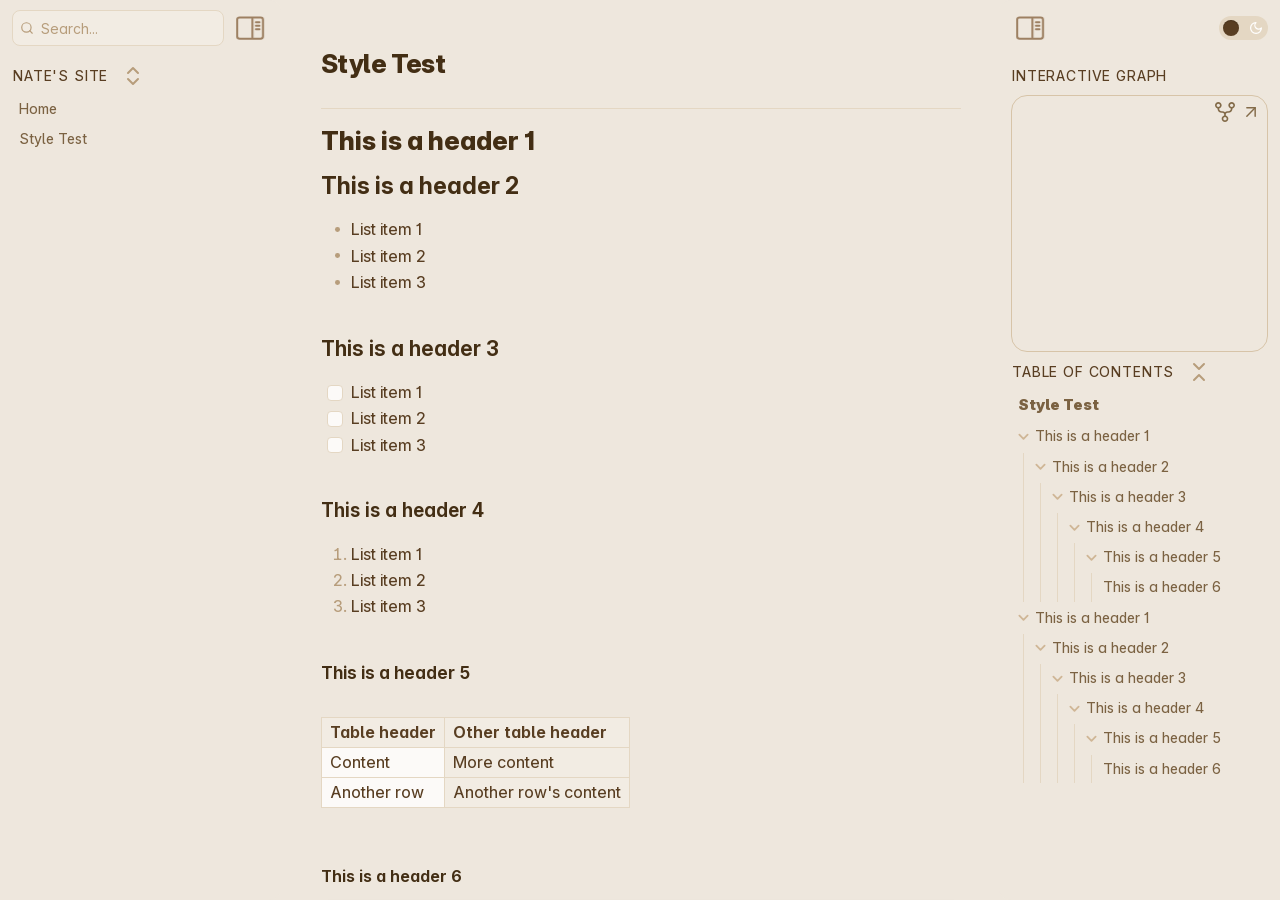
==== commit ee6d419b: "Add home.html and style to <head> content" ====
--- a/index.html
+++ b/index.html
@@ -45,4 +45,4 @@
 			<div class="graph-icon graph-global" role="button" aria-label="Global Graph" data-tooltip-position="top"><svg xmlns="http://www.w3.org/2000/svg" width="24" height="24" viewBox="0 0 24 24" fill="none" stroke="currentColor" stroke-width="2" stroke-linecap="round" stroke-linejoin="round" class="svg-icon lucide-git-fork"><circle cx="12" cy="18" r="3"></circle><circle cx="6" cy="6" r="3"></circle><circle cx="18" cy="6" r="3"></circle><path d="M18 9v2c0 .6-.4 1-1 1H7c-.6 0-1-.4-1-1V9"></path><path d="M12 12v3"></path></svg></div>
 			<canvas id="graph-canvas" class="hide" width="512px" height="512px"></canvas>
 		</div>
-		</div></div><div id="outline" class=" tree-container"><div class="feature-header"><div class="feature-title">Table Of Contents</div><button class="clickable-icon nav-action-button tree-collapse-all" aria-label="Collapse All"><svg xmlns="http://www.w3.org/2000/svg" width="24" height="24" viewBox="0 0 24 24" fill="none" stroke="currentColor" stroke-width="2" stroke-linecap="round" stroke-linejoin="round"></svg></button></div><div class="tree-item" data-depth="1"><a class="tree-item-self is-clickable" href="style-test.html#Style_Test_0" data-path="#Style_Test_0"><div class="tree-item-inner heading-link" heading-name="Style Test">Style Test</div></a><div class="tree-item-children"></div></div><div class="tree-item mod-collapsible" data-depth="1"><a class="tree-item-self is-clickable mod-collapsible" href="style-test.html#This_is_a_header_1_0" data-path="#This_is_a_header_1_0"><div class="tree-item-icon collapse-icon"><svg xmlns="http://www.w3.org/2000/svg" width="24" height="24" viewBox="0 0 24 24" fill="none" stroke="currentColor" stroke-width="2" stroke-linecap="round" stroke-linejoin="round" class="svg-icon right-triangle"><path d="M3 8L12 17L21 8"></path></svg></div><div class="tree-item-inner heading-link" heading-name="This is a header 1">This is a header 1</div></a><div class="tree-item-children"><div class="tree-item mod-collapsible" data-depth="2"><a class="tree-item-self is-clickable mod-collapsible" href="style-test.html#This_is_a_header_2_0" data-path="#This_is_a_header_2_0"><div class="tree-item-icon collapse-icon"><svg xmlns="http://www.w3.org/2000/svg" width="24" height="24" viewBox="0 0 24 24" fill="none" stroke="currentColor" stroke-width="2" stroke-linecap="round" stroke-linejoin="round" class="svg-icon right-triangle"><path d="M3 8L12 17L21 8"></path></svg></div><div class="tree-item-inner heading-link" heading-name="This is a header 2">This is a header 2</div></a><div class="tree-item-children"><div class="tree-item mod-collapsible" data-depth="3"><a class="tree-item-self is-clickable mod-collapsible" href="style-test.html#This_is_a_header_3_0" data-path="#This_is_a_header_3_0"><div class="tree-item-icon collapse-icon"><svg xmlns="http://www.w3.org/2000/svg" width="24" height="24" viewBox="0 0 24 24" fill="none" stroke="currentColor" stroke-width="2" stroke-linecap="round" stroke-linejoin="round" class="svg-icon right-triangle"><path d="M3 8L12 17L21 8"></path></svg></div><div class="tree-item-inner heading-link" heading-name="This is a header 3">This is a header 3</div></a><div class="tree-item-children"><div class="tree-item mod-collapsible" data-depth="4"><a class="tree-item-self is-clickable mod-collapsible" href="style-test.html#This_is_a_header_4_0" data-path="#This_is_a_header_4_0"><div class="tree-item-icon collapse-icon"><svg xmlns="http://www.w3.org/2000/svg" width="24" height="24" viewBox="0 0 24 24" fill="none" stroke="currentColor" stroke-width="2" stroke-linecap="round" stroke-linejoin="round" class="svg-icon right-triangle"><path d="M3 8L12 17L21 8"></path></svg></div><div class="tree-item-inner heading-link" heading-name="This is a header 4">This is a header 4</div></a><div class="tree-item-children"><div class="tree-item mod-collapsible" data-depth="5"><a class="tree-item-self is-clickable mod-collapsible" href="style-test.html#This_is_a_header_5_0" data-path="#This_is_a_header_5_0"><div class="tree-item-icon collapse-icon"><svg xmlns="http://www.w3.org/2000/svg" width="24" height="24" viewBox="0 0 24 24" fill="none" stroke="currentColor" stroke-width="2" stroke-linecap="round" stroke-linejoin="round" class="svg-icon right-triangle"><path d="M3 8L12 17L21 8"></path></svg></div><div class="tree-item-inner heading-link" heading-name="This is a header 5">This is a header 5</div></a><div class="tree-item-children"><div class="tree-item" data-depth="6"><a class="tree-item-self is-clickable" href="style-test.html#This_is_a_header_6_0" data-path="#This_is_a_header_6_0"><div class="tree-item-inner heading-link" heading-name="This is a header 6">This is a header 6</div></a><div class="tree-item-children"></div></div></div></div></div></div></div></div></div></div></div></div><div class="tree-item mod-collapsible" data-depth="1"><a class="tree-item-self is-clickable mod-collapsible" href="style-test.html#This_is_a_header_1_1" data-path="#This_is_a_header_1_1"><div class="tree-item-icon collapse-icon"><svg xmlns="http://www.w3.org/2000/svg" width="24" height="24" viewBox="0 0 24 24" fill="none" stroke="currentColor" stroke-width="2" stroke-linecap="round" stroke-linejoin="round" class="svg-icon right-triangle"><path d="M3 8L12 17L21 8"></path></svg></div><div class="tree-item-inner heading-link" heading-name="This is a header 1">This is a header 1</div></a><div class="tree-item-children"><div class="tree-item mod-collapsible" data-depth="2"><a class="tree-item-self is-clickable mod-collapsible" href="style-test.html#This_is_a_header_2_1" data-path="#This_is_a_header_2_1"><div class="tree-item-icon collapse-icon"><svg xmlns="http://www.w3.org/2000/svg" width="24" height="24" viewBox="0 0 24 24" fill="none" stroke="currentColor" stroke-width="2" stroke-linecap="round" stroke-linejoin="round" class="svg-icon right-triangle"><path d="M3 8L12 17L21 8"></path></svg></div><div class="tree-item-inner heading-link" heading-name="This is a header 2">This is a header 2</div></a><div class="tree-item-children"><div class="tree-item mod-collapsible" data-depth="3"><a class="tree-item-self is-clickable mod-collapsible" href="style-test.html#This_is_a_header_3_1" data-path="#This_is_a_header_3_1"><div class="tree-item-icon collapse-icon"><svg xmlns="http://www.w3.org/2000/svg" width="24" height="24" viewBox="0 0 24 24" fill="none" stroke="currentColor" stroke-width="2" stroke-linecap="round" stroke-linejoin="round" class="svg-icon right-triangle"><path d="M3 8L12 17L21 8"></path></svg></div><div class="tree-item-inner heading-link" heading-name="This is a header 3">This is a header 3</div></a><div class="tree-item-children"><div class="tree-item mod-collapsible" data-depth="4"><a class="tree-item-self is-clickable mod-collapsible" href="style-test.html#This_is_a_header_4_1" data-path="#This_is_a_header_4_1"><div class="tree-item-icon collapse-icon"><svg xmlns="http://www.w3.org/2000/svg" width="24" height="24" viewBox="0 0 24 24" fill="none" stroke="currentColor" stroke-width="2" stroke-linecap="round" stroke-linejoin="round" class="svg-icon right-triangle"><path d="M3 8L12 17L21 8"></path></svg></div><div class="tree-item-inner heading-link" heading-name="This is a header 4">This is a header 4</div></a><div class="tree-item-children"><div class="tree-item mod-collapsible" data-depth="5"><a class="tree-item-self is-clickable mod-collapsible" href="style-test.html#This_is_a_header_5_1" data-path="#This_is_a_header_5_1"><div class="tree-item-icon collapse-icon"><svg xmlns="http://www.w3.org/2000/svg" width="24" height="24" viewBox="0 0 24 24" fill="none" stroke="currentColor" stroke-width="2" stroke-linecap="round" stroke-linejoin="round" class="svg-icon right-triangle"><path d="M3 8L12 17L21 8"></path></svg></div><div class="tree-item-inner heading-link" heading-name="This is a header 5">This is a header 5</div></a><div class="tree-item-children"><div class="tree-item" data-depth="6"><a class="tree-item-self is-clickable" href="style-test.html#This_is_a_header_6_1" data-path="#This_is_a_header_6_1"><div class="tree-item-inner heading-link" heading-name="This is a header 6">This is a header 6</div></a><div class="tree-item-children"></div></div></div></div></div></div></div></div></div></div></div></div></div></div></div><script defer="">let rs = document.querySelector("#right-sidebar"); rs.classList.toggle("is-collapsed", window.innerWidth < 768); rs.style.setProperty("--sidebar-width", localStorage.getItem("sidebar-right-width"));</script></div></div></div></div></body></html>
+		</div></div><div id="outline" class=" tree-container"><div class="feature-header"><div class="feature-title">Table Of Contents</div><button class="clickable-icon nav-action-button tree-collapse-all" aria-label="Collapse All"><svg xmlns="http://www.w3.org/2000/svg" width="24" height="24" viewBox="0 0 24 24" fill="none" stroke="currentColor" stroke-width="2" stroke-linecap="round" stroke-linejoin="round"></svg></button></div><div class="tree-item" data-depth="1"><a class="tree-item-self is-clickable" href="style-test.html#Style_Test_0" data-path="#Style_Test_0"><div class="tree-item-inner heading-link" heading-name="Style Test">Style Test</div></a><div class="tree-item-children"></div></div><div class="tree-item mod-collapsible" data-depth="1"><a class="tree-item-self is-clickable mod-collapsible" href="style-test.html#This_is_a_header_1_0" data-path="#This_is_a_header_1_0"><div class="tree-item-icon collapse-icon"><svg xmlns="http://www.w3.org/2000/svg" width="24" height="24" viewBox="0 0 24 24" fill="none" stroke="currentColor" stroke-width="2" stroke-linecap="round" stroke-linejoin="round" class="svg-icon right-triangle"><path d="M3 8L12 17L21 8"></path></svg></div><div class="tree-item-inner heading-link" heading-name="This is a header 1">This is a header 1</div></a><div class="tree-item-children"><div class="tree-item mod-collapsible" data-depth="2"><a class="tree-item-self is-clickable mod-collapsible" href="style-test.html#This_is_a_header_2_0" data-path="#This_is_a_header_2_0"><div class="tree-item-icon collapse-icon"><svg xmlns="http://www.w3.org/2000/svg" width="24" height="24" viewBox="0 0 24 24" fill="none" stroke="currentColor" stroke-width="2" stroke-linecap="round" stroke-linejoin="round" class="svg-icon right-triangle"><path d="M3 8L12 17L21 8"></path></svg></div><div class="tree-item-inner heading-link" heading-name="This is a header 2">This is a header 2</div></a><div class="tree-item-children"><div class="tree-item mod-collapsible" data-depth="3"><a class="tree-item-self is-clickable mod-collapsible" href="style-test.html#This_is_a_header_3_0" data-path="#This_is_a_header_3_0"><div class="tree-item-icon collapse-icon"><svg xmlns="http://www.w3.org/2000/svg" width="24" height="24" viewBox="0 0 24 24" fill="none" stroke="currentColor" stroke-width="2" stroke-linecap="round" stroke-linejoin="round" class="svg-icon right-triangle"><path d="M3 8L12 17L21 8"></path></svg></div><div class="tree-item-inner heading-link" heading-name="This is a header 3">This is a header 3</div></a><div class="tree-item-children"><div class="tree-item mod-collapsible" data-depth="4"><a class="tree-item-self is-clickable mod-collapsible" href="style-test.html#This_is_a_header_4_0" data-path="#This_is_a_header_4_0"><div class="tree-item-icon collapse-icon"><svg xmlns="http://www.w3.org/2000/svg" width="24" height="24" viewBox="0 0 24 24" fill="none" stroke="currentColor" stroke-width="2" stroke-linecap="round" stroke-linejoin="round" class="svg-icon right-triangle"><path d="M3 8L12 17L21 8"></path></svg></div><div class="tree-item-inner heading-link" heading-name="This is a header 4">This is a header 4</div></a><div class="tree-item-children"><div class="tree-item mod-collapsible" data-depth="5"><a class="tree-item-self is-clickable mod-collapsible" href="style-test.html#This_is_a_header_5_0" data-path="#This_is_a_header_5_0"><div class="tree-item-icon collapse-icon"><svg xmlns="http://www.w3.org/2000/svg" width="24" height="24" viewBox="0 0 24 24" fill="none" stroke="currentColor" stroke-width="2" stroke-linecap="round" stroke-linejoin="round" class="svg-icon right-triangle"><path d="M3 8L12 17L21 8"></path></svg></div><div class="tree-item-inner heading-link" heading-name="This is a header 5">This is a header 5</div></a><div class="tree-item-children"><div class="tree-item" data-depth="6"><a class="tree-item-self is-clickable" href="style-test.html#This_is_a_header_6_0" data-path="#This_is_a_header_6_0"><div class="tree-item-inner heading-link" heading-name="This is a header 6">This is a header 6</div></a><div class="tree-item-children"></div></div></div></div></div></div></div></div></div></div></div></div><div class="tree-item mod-collapsible" data-depth="1"><a class="tree-item-self is-clickable mod-collapsible" href="style-test.html#This_is_a_header_1_1" data-path="#This_is_a_header_1_1"><div class="tree-item-icon collapse-icon"><svg xmlns="http://www.w3.org/2000/svg" width="24" height="24" viewBox="0 0 24 24" fill="none" stroke="currentColor" stroke-width="2" stroke-linecap="round" stroke-linejoin="round" class="svg-icon right-triangle"><path d="M3 8L12 17L21 8"></path></svg></div><div class="tree-item-inner heading-link" heading-name="This is a header 1">This is a header 1</div></a><div class="tree-item-children"><div class="tree-item mod-collapsible" data-depth="2"><a class="tree-item-self is-clickable mod-collapsible" href="style-test.html#This_is_a_header_2_1" data-path="#This_is_a_header_2_1"><div class="tree-item-icon collapse-icon"><svg xmlns="http://www.w3.org/2000/svg" width="24" height="24" viewBox="0 0 24 24" fill="none" stroke="currentColor" stroke-width="2" stroke-linecap="round" stroke-linejoin="round" class="svg-icon right-triangle"><path d="M3 8L12 17L21 8"></path></svg></div><div class="tree-item-inner heading-link" heading-name="This is a header 2">This is a header 2</div></a><div class="tree-item-children"><div class="tree-item mod-collapsible" data-depth="3"><a class="tree-item-self is-clickable mod-collapsible" href="style-test.html#This_is_a_header_3_1" data-path="#This_is_a_header_3_1"><div class="tree-item-icon collapse-icon"><svg xmlns="http://www.w3.org/2000/svg" width="24" height="24" viewBox="0 0 24 24" fill="none" stroke="currentColor" stroke-width="2" stroke-linecap="round" stroke-linejoin="round" class="svg-icon right-triangle"><path d="M3 8L12 17L21 8"></path></svg></div><div class="tree-item-inner heading-link" heading-name="This is a header 3">This is a header 3</div></a><div class="tree-item-children"><div class="tree-item mod-collapsible" data-depth="4"><a class="tree-item-self is-clickable mod-collapsible" href="style-test.html#This_is_a_header_4_1" data-path="#This_is_a_header_4_1"><div class="tree-item-icon collapse-icon"><svg xmlns="http://www.w3.org/2000/svg" width="24" height="24" viewBox="0 0 24 24" fill="none" stroke="currentColor" stroke-width="2" stroke-linecap="round" stroke-linejoin="round" class="svg-icon right-triangle"><path d="M3 8L12 17L21 8"></path></svg></div><div class="tree-item-inner heading-link" heading-name="This is a header 4">This is a header 4</div></a><div class="tree-item-children"><div class="tree-item mod-collapsible" data-depth="5"><a class="tree-item-self is-clickable mod-collapsible" href="style-test.html#This_is_a_header_5_1" data-path="#This_is_a_header_5_1"><div class="tree-item-icon collapse-icon"><svg xmlns="http://www.w3.org/2000/svg" width="24" height="24" viewBox="0 0 24 24" fill="none" stroke="currentColor" stroke-width="2" stroke-linecap="round" stroke-linejoin="round" class="svg-icon right-triangle"><path d="M3 8L12 17L21 8"></path></svg></div><div class="tree-item-inner heading-link" heading-name="This is a header 5">This is a header 5</div></a><div class="tree-item-children"><div class="tree-item" data-depth="6"><a class="tree-item-self is-clickable" href="style-test.html#This_is_a_header_6_1" data-path="#This_is_a_header_6_1"><div class="tree-item-inner heading-link" heading-name="This is a header 6">This is a header 6</div></a><div class="tree-item-children"></div></div></div></div></div></div></div></div></div></div></div></div></div></div></div><script defer="">let rs = document.querySelector("#right-sidebar"); rs.classList.toggle("is-collapsed", window.innerWidth < 768); rs.style.setProperty("--sidebar-width", localStorage.getItem("sidebar-right-width"));</script></div></div></div></div></body></html>
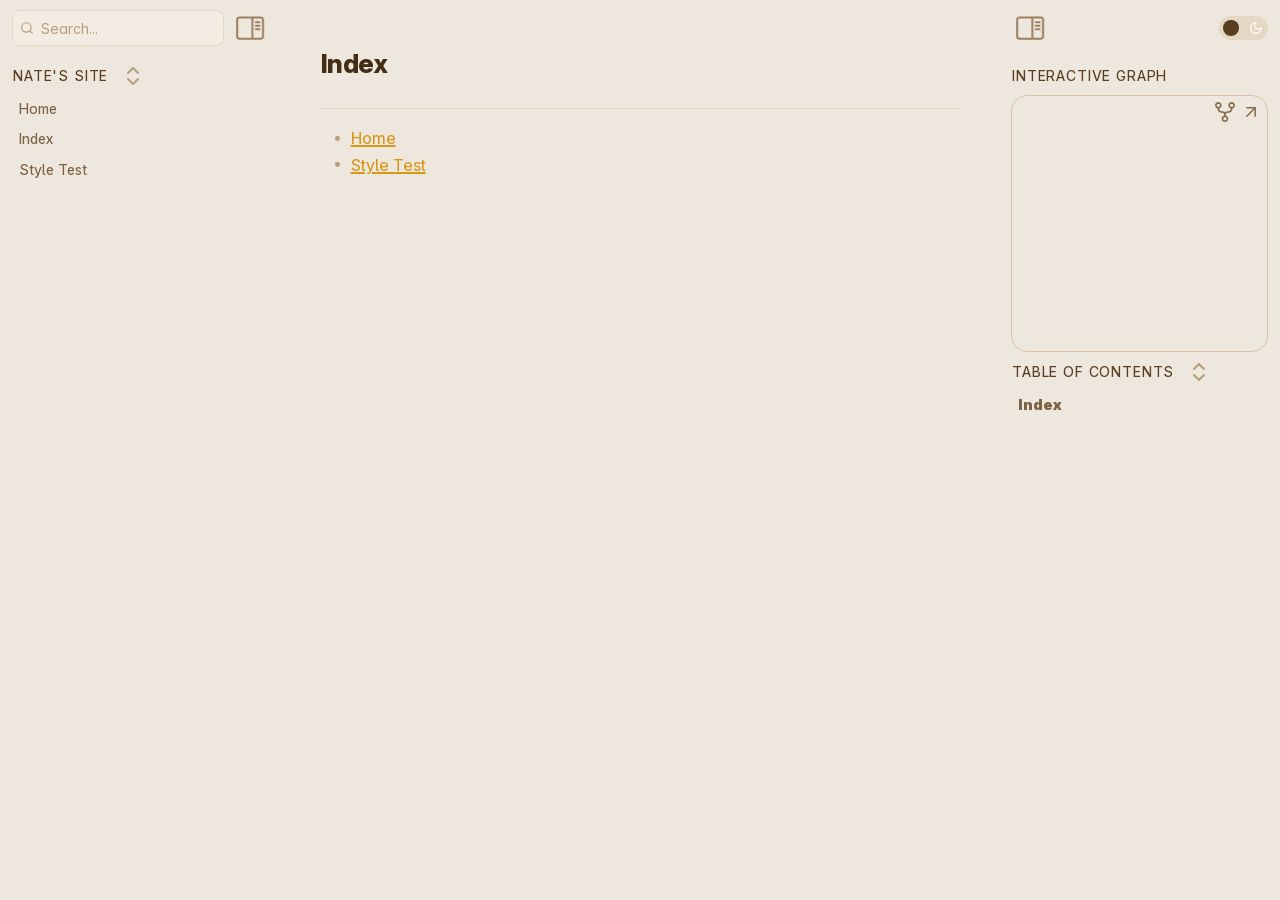
==== commit 7d143c82: "Re-generate website with index.html note" ====
--- a/index.html
+++ b/index.html
@@ -1,48 +1,20 @@
 <!DOCTYPE html> <html lang="en"><head>
-<title>Style Test</title>
+<title>Index</title>
 <base href=".">
-<meta name="pathname" content="style-test.html">
-<meta name="description" content="ObsidiWebsite - Style Test">
-<meta property="og:title" content="Style Test">
-<meta property="og:description" content="ObsidiWebsite - Style Test">
+<meta name="pathname" content="index.html">
+<meta name="description" content="Nate's Site - Index">
+<meta property="og:title" content="Index">
+<meta property="og:description" content="Nate's Site - Index">
 <meta property="og:type" content="website">
-<meta property="og:url" content="style-test.html">
+<meta property="og:url" content="index.html">
 <meta property="og:image" content="undefined">
-<meta charset="UTF-8"><meta property="og:site_name" content="ObsidiWebsite"><meta name="viewport" content="width=device-width, initial-scale=1.0, user-scalable=yes, minimum-scale=1.0, maximum-scale=5.0"><link rel="alternate" type="application/rss+xml" title="RSS Feed" href="site-lib/rss.xml"><script async="" id="webpage-script" src="site-lib/scripts/webpage.js" onload="this.onload=null;this.setAttribute(&quot;loaded&quot;, &quot;true&quot;)"></script><script async="" id="graph-wasm-script" src="site-lib/scripts/graph-wasm.js" onload="this.onload=null;this.setAttribute(&quot;loaded&quot;, &quot;true&quot;)"></script><script async="" id="graph-render-worker-script" src="site-lib/scripts/graph-render-worker.js" onload="this.onload=null;this.setAttribute(&quot;loaded&quot;, &quot;true&quot;)"></script><link rel="icon" href="site-lib/media/favicon.png"><link rel="stylesheet" href="site-lib/styles/obsidian.css"><link rel="stylesheet" href="site-lib/styles/theme.css"><link rel="preload" href="site-lib/styles/global-variable-styles.css" as="style" onload="this.onload=null;this.rel='stylesheet'"><noscript><link rel="stylesheet" href="site-lib/styles/global-variable-styles.css"></noscript><link rel="preload" href="site-lib/styles/supported-plugins.css" as="style" onload="this.onload=null;this.rel='stylesheet'"><noscript><link rel="stylesheet" href="site-lib/styles/supported-plugins.css"></noscript><link rel="preload" href="site-lib/styles/main-styles.css" as="style" onload="this.onload=null;this.rel='stylesheet'"><noscript><link rel="stylesheet" href="site-lib/styles/main-styles.css"></noscript><style>body{--line-width:40em;--line-width-adaptive:40em;--file-line-width:40em;--sidebar-width:min(20em, 80vw);--collapse-arrow-size:11px;--tree-vertical-spacing:1.3em;--sidebar-margin:12px}:root{background-color:#202124}.sidebar{height:100%;font-size:14px;z-index:10;min-width:calc(var(--sidebar-width) + var(--divider-width-hover));max-width:calc(var(--sidebar-width) + var(--divider-width-hover));position:relative;overflow:hidden;overflow:clip;transition:min-width ease-in-out,max-width ease-in-out;transition-duration:.2s;contain:size}#left-sidebar{left:0}#right-sidebar{right:0}.sidebar.is-collapsed{min-width:0;max-width:0}.sidebar.floating{position:absolute}.sidebar .leaf-content{height:100%;min-width:calc(var(--sidebar-width) - var(--divider-width-hover));top:0;padding:var(--sidebar-margin);padding-top:4em;line-height:var(--line-height-tight);background-color:var(--background-secondary);transition:background-color,border-right,border-left,box-shadow;transition-duration:var(--color-fade-speed);transition-timing-function:ease-in-out;position:absolute;display:flex;flex-direction:column}.sidebar:not(.is-collapsed) .leaf-content{min-width:calc(max(100%,var(--sidebar-width)) - 3px);max-width:calc(max(100%,var(--sidebar-width)) - 3px)}#left-sidebar-content{left:0;border-top-right-radius:var(--radius-l);border-bottom-right-radius:var(--radius-l)}#right-sidebar-content{right:0;border-top-left-radius:var(--radius-l);border-bottom-left-radius:var(--radius-l)}.sidebar #left-sidebar-content,.sidebar #right-sidebar-content{contain:none!important;container-type:normal!important;animation:none!important}.sidebar:has(.leaf-content:empty):has(.topbar-content:empty){display:none}.sidebar-topbar{height:calc(2.3em + 2 * var(--sidebar-margin));width:var(--sidebar-width);padding:var(--sidebar-margin);z-index:1;position:fixed;display:flex;align-items:center;transition:width ease-in-out;transition-duration:inherit}.sidebar.is-collapsed .sidebar-topbar{width:calc(2.3em + var(--sidebar-margin) * 2)}.sidebar .sidebar-topbar.is-collapsed{width:0}#left-sidebar .sidebar-topbar{left:0;flex-direction:row;border-top-right-radius:var(--radius-l)}#right-sidebar .sidebar-topbar{right:0;flex-direction:row-reverse;border-top-left-radius:var(--radius-l)}#left-sidebar .topbar-content{margin-right:calc(2.3em + var(--sidebar-margin));flex-direction:row}#right-sidebar .topbar-content{margin-left:calc(2.3em + var(--sidebar-margin));flex-direction:row-reverse}.topbar-content{overflow:hidden visible;overflow:clip visible;width:100%;height:100%;display:flex;align-items:center;transition:inherit}.sidebar.is-collapsed .topbar-content{width:0;transition:inherit}.clickable-icon.sidebar-collapse-icon{background-color:transparent;color:var(--icon-color-focused);padding:2px!important;margin:0!important;height:100%!important;width:2.3em!important;margin-inline:0.14em!important;position:absolute}#left-sidebar .clickable-icon.sidebar-collapse-icon{transform:rotateY(180deg);right:var(--sidebar-margin)}#right-sidebar .clickable-icon.sidebar-collapse-icon{transform:rotateY(180deg);left:var(--sidebar-margin)}.clickable-icon.sidebar-collapse-icon svg.svg-icon{width:100%;height:100%}.feature-title{margin-left:1px;text-transform:uppercase;letter-spacing:.06em;margin-top:.75em;margin-bottom:.75em}.feature-header{display:flex;align-items:center;padding-top:0;font-size:1em;padding-left:0}body.floating-sidebars .sidebar{position:absolute}body{transition:background-color var(--color-fade-speed) ease-in-out}#navbar:not(:empty){display:flex;align-items:center;justify-content:space-between;padding:.5em 1em;width:100%}#main{display:flex;flex-direction:column;height:100%;width:100%;align-items:stretch;justify-content:center}#main-horizontal{display:flex;flex-direction:row;flex-grow:1;width:100%;align-items:stretch;justify-content:center}#center-content{flex-basis:100%;max-width:100%;width:100%;height:100%;display:flex;flex-direction:column;align-items:center;transition:opacity .2s ease-in-out;contain:inline-size}.hide{opacity:0!important;transition:opacity .2s ease-in-out;pointer-events:none}#center-content>.obsidian-document{padding-left:2em;padding-right:1em;margin-bottom:0;width:100%;width:-webkit-fill-available;width:-moz-available;width:fill-available;transition:background-color var(--color-fade-speed) ease-in-out;border-top-right-radius:var(--window-radius,var(--radius-m));border-top-left-radius:var(--window-radius,var(--radius-m));overflow-x:hidden!important;overflow-y:auto!important;display:flex!important;flex-direction:column!important;align-items:center!important;contain:inline-size}body #center-content>.obsidian-document>.markdown-preview-sizer{padding-bottom:80vh;width:100%;max-width:var(--line-width);flex-basis:var(--line-width);transition:background-color var(--color-fade-speed) ease-in-out;contain:inline-size}#center-content>.obsidian-document>div{width:100%!important;transition:background-color var(--color-fade-speed) ease-in-out;contain:inline-size}#center-content>.obsidian-document:not([data-type=markdown]).embed{display:flex;padding:1em;height:100%;width:100%;align-items:center;justify-content:center}#center-content>.obsidian-document:not([data-type=markdown]).embed>*{max-width:100%;max-height:100%;object-fit:contain}:not(h1,h2,h3,h4,h5,h6,li):has(> :is(.math,table)){overflow-x:auto!important}#center-content>.obsidian-document:not([data-type=markdown]){overflow-x:auto;contain:content;padding:0;margin:0;height:100%}.obsidian-document[data-type=attachment]{display:flex;flex-direction:column;align-items:center;justify-content:center;height:100%;width:100%}.obsidian-document[data-type=attachment]>*{outline:0;border:none;box-shadow:none}.obsidian-document[data-type=attachment] :is(img){max-width:90%;max-height:90%;object-fit:contain}.obsidian-document[data-type=attachment]>:is(audio){width:100%;max-width:min(90%,var(--line-width))}.obsidian-document[data-type=attachment]>:is(embed,iframe,video){width:100%;height:100%;max-width:100%;max-height:100%;object-fit:contain}.canvas-wrapper>:is(.header,.footer){z-index:100;position:absolute;display:flex;justify-content:center;flex-direction:column;width:100%;align-items:center}.scroll-highlight{position:absolute;width:100%;height:100%;pointer-events:none;z-index:1000;background-color:hsla(var(--color-accent-hsl),.25);opacity:0;padding:1em;inset:50%;translate:-50% -50%;border-radius:var(--radius-s)}</style><script defer="">async function loadIncludes(){let e=document.querySelectorAll("link[itemprop='include']");for(const t of e){let e=t.getAttribute("href");try{let o="";if(e.startsWith("https:")||e.startsWith("http:")||"file:"!=window.location.protocol){const n=await fetch(e);if(!n.ok){console.log("Could not include file: "+e),t?.remove();continue}o=await n.text()}else{const t=document.getElementById(btoa(encodeURI(e)));if(t){const e=JSON.parse(decodeURI(atob(t.getAttribute("value")??"")));o=e?.data??""}}let n=document.createRange().createContextualFragment(o);t.before(n),t.remove(),console.log("Included text: "+o),console.log("Included file: "+e)}catch(o){t?.remove(),console.log("Could not include file: "+e,o);continue}}}document.addEventListener("DOMContentLoaded",(()=>{loadIncludes()}));let isFileProtocol="file:"==location.protocol;function waitLoadScripts(e,t){let o=e.map((e=>document.getElementById(e+"-script")));!function e(n){let l=o[n],c=n+1;l?(l&&"true"!=l.getAttribute("loaded")||n<o.length&&e(c),n<o.length&&l.addEventListener("load",(()=>e(c)))):n<o.length?e(c):t()}(0)}</script></head><body class="publish css-settings-manager is-frameless is-hidden-frameless show-inline-title show-ribbon is-focused"><script defer="">let theme=localStorage.getItem("theme")||(window.matchMedia("(prefers-color-scheme: dark)").matches?"dark":"light");"dark"==theme?(document.body.classList.add("theme-dark"),document.body.classList.remove("theme-light")):(document.body.classList.add("theme-light"),document.body.classList.remove("theme-dark")),window.innerWidth<480?document.body.classList.add("is-phone"):window.innerWidth<768?document.body.classList.add("is-tablet"):window.innerWidth<1024?document.body.classList.add("is-small-screen"):document.body.classList.add("is-large-screen")</script><div class="parsed-feature-container" style="display: contents;"><link itemprop="include" href="site-lib/html/custom-head-content-content.html"></div><div id="main"><div id="navbar"></div><div id="main-horizontal"><div id="left-content" class="leaf" style="--sidebar-width: var(--sidebar-width-left);"><div id="left-sidebar" class="sidebar"><div class="sidebar-handle"></div><div class="sidebar-topbar"><div class="topbar-content"><div id="search-container"><div id="search-wrapper"><input enterkeyhint="search" type="search" spellcheck="false" placeholder="Search..."><div aria-label="Clear search" id="search-clear-button"></div></div></div></div><div class="clickable-icon sidebar-collapse-icon"><svg xmlns="http://www.w3.org/2000/svg" width="100%" height="100%" viewBox="0 0 24 24" fill="none" stroke="currentColor" stroke-width="3" stroke-linecap="round" stroke-linejoin="round" class="svg-icon"><path d="M21 3H3C1.89543 3 1 3.89543 1 5V19C1 20.1046 1.89543 21 3 21H21C22.1046 21 23 20.1046 23 19V5C23 3.89543 22.1046 3 21 3Z"></path><path d="M10 4V20"></path><path d="M4 7H7"></path><path d="M4 10H7"></path><path d="M4 13H7"></path></svg></div></div><div class="sidebar-content-wrapper"><div id="left-sidebar-content" class="leaf-content"><link itemprop="include" href="site-lib/html/file-tree-content.html"></div></div><script defer="">let ls = document.querySelector("#left-sidebar"); ls.classList.toggle("is-collapsed", window.innerWidth < 768); ls.style.setProperty("--sidebar-width", localStorage.getItem("sidebar-left-width"));</script></div></div><div id="center-content" class="leaf"><div class="obsidian-document markdown-preview-view markdown-rendered node-insert-event is-readable-line-width allow-fold-headings allow-fold-lists show-indentation-guide show-properties" data-type="markdown"><style id="MJX-CHTML-styles"></style><div class="markdown-preview-sizer markdown-preview-section"><div class="header"><h1 class="page-title heading inline-title" id="Style_Test_0">Style Test</h1><div class="data-bar"></div></div><div class="markdown-preview-pusher" style="width: 1px; height: 0.1px; margin-bottom: 0px;"></div><div class="el-h1"><h1 data-heading="This is a header 1" dir="auto" class="heading" id="This_is_a_header_1_0"><span class="heading-collapse-indicator collapse-indicator collapse-icon"><svg xmlns="http://www.w3.org/2000/svg" width="24" height="24" viewBox="0 0 24 24" fill="none" stroke="currentColor" stroke-width="2" stroke-linecap="round" stroke-linejoin="round" class="svg-icon right-triangle"><path d="M3 8L12 17L21 8"></path></svg></span>This is a header 1</h1></div><div class="el-h2"><h2 data-heading="This is a header 2" dir="auto" class="heading" id="This_is_a_header_2_0"><span class="heading-collapse-indicator collapse-indicator collapse-icon"><svg xmlns="http://www.w3.org/2000/svg" width="24" height="24" viewBox="0 0 24 24" fill="none" stroke="currentColor" stroke-width="2" stroke-linecap="round" stroke-linejoin="round" class="svg-icon right-triangle"><path d="M3 8L12 17L21 8"></path></svg></span>This is a header 2</h2></div><div class="el-ul"><ul class="has-list-bullet">
-<li data-line="0" dir="auto"><span class="list-bullet"></span>List item 1</li>
-<li data-line="1" dir="auto"><span class="list-bullet"></span>List item 2</li>
-<li data-line="2" dir="auto"><span class="list-bullet"></span>List item 3</li>
-</ul></div><div class="el-h3"><h3 data-heading="This is a header 3" dir="auto" class="heading" id="This_is_a_header_3_0"><span class="heading-collapse-indicator collapse-indicator collapse-icon"><svg xmlns="http://www.w3.org/2000/svg" width="24" height="24" viewBox="0 0 24 24" fill="none" stroke="currentColor" stroke-width="2" stroke-linecap="round" stroke-linejoin="round" class="svg-icon right-triangle"><path d="M3 8L12 17L21 8"></path></svg></span>This is a header 3</h3></div><div class="el-ul"><ul class="contains-task-list has-list-bullet">
-<li data-line="0" data-task="" class="task-list-item" dir="auto"><span class="list-bullet"></span><input data-line="0" type="checkbox" class="task-list-item-checkbox">List item 1</li>
-<li data-line="1" data-task="" class="task-list-item" dir="auto"><span class="list-bullet"></span><input data-line="1" type="checkbox" class="task-list-item-checkbox">List item 2</li>
-<li data-line="2" data-task="" class="task-list-item" dir="auto"><span class="list-bullet"></span><input data-line="2" type="checkbox" class="task-list-item-checkbox">List item 3</li>
-</ul></div><div class="el-h4"><h4 data-heading="This is a header 4" dir="auto" class="heading" id="This_is_a_header_4_0"><span class="heading-collapse-indicator collapse-indicator collapse-icon"><svg xmlns="http://www.w3.org/2000/svg" width="24" height="24" viewBox="0 0 24 24" fill="none" stroke="currentColor" stroke-width="2" stroke-linecap="round" stroke-linejoin="round" class="svg-icon right-triangle"><path d="M3 8L12 17L21 8"></path></svg></span>This is a header 4</h4></div><div class="el-ol"><ol>
-<li data-line="0" dir="auto">List item 1</li>
-<li data-line="1" dir="auto">List item 2</li>
-<li data-line="2" dir="auto">List item 3</li>
-</ol></div><div class="el-h5"><h5 data-heading="This is a header 5" dir="auto" class="heading" id="This_is_a_header_5_0"><span class="heading-collapse-indicator collapse-indicator collapse-icon"><svg xmlns="http://www.w3.org/2000/svg" width="24" height="24" viewBox="0 0 24 24" fill="none" stroke="currentColor" stroke-width="2" stroke-linecap="round" stroke-linejoin="round" class="svg-icon right-triangle"><path d="M3 8L12 17L21 8"></path></svg></span>This is a header 5</h5></div><div class="el-table" dir="ltr" style="overflow-x: auto;"><table>
-<thead>
-<tr>
-<th dir="ltr">Table header</th>
-<th dir="ltr">Other table header</th>
-</tr>
-</thead>
-<tbody>
-<tr>
-<td dir="ltr">Content</td>
-<td dir="ltr">More content</td>
-</tr>
-<tr>
-<td dir="ltr">Another row</td>
-<td dir="ltr">Another row's content</td>
-</tr>
-</tbody>
-</table></div><div class="el-h6"><h6 data-heading="This is a header 6" dir="auto" class="heading" id="This_is_a_header_6_0"><span class="heading-collapse-indicator collapse-indicator collapse-icon"><svg xmlns="http://www.w3.org/2000/svg" width="24" height="24" viewBox="0 0 24 24" fill="none" stroke="currentColor" stroke-width="2" stroke-linecap="round" stroke-linejoin="round" class="svg-icon right-triangle"><path d="M3 8L12 17L21 8"></path></svg></span>This is a header 6</h6></div><div class="el-div"><div data-callout-metadata="" data-callout-fold="" data-callout="note" class="callout"><div class="callout-title" dir="auto"><div class="callout-icon"><svg xmlns="http://www.w3.org/2000/svg" width="24" height="24" viewBox="0 0 24 24" fill="none" stroke="currentColor" stroke-width="2" stroke-linecap="round" stroke-linejoin="round" class="svg-icon lucide-sticker"><path d="M21 9a2.4 2.4 0 0 0-.706-1.706l-3.588-3.588A2.4 2.4 0 0 0 15 3H5a2 2 0 0 0-2 2v14a2 2 0 0 0 2 2h14a2 2 0 0 0 2-2z"></path><path d="M15 3v5a1 1 0 0 0 1 1h5"></path><path d="M8 13h.01"></path><path d="M16 13h.01"></path><path d="M10 16s.8 1 2 1c1.3 0 2-1 2-1"></path></svg></div><div class="callout-title-inner">Example callout</div></div><div class="callout-content">
-<p dir="auto">Contents of a callout</p>
-</div></div></div><div class="el-hr"><hr></div><div class="el-h1"><h1 data-heading="This is a header 1" dir="auto" class="heading" id="This_is_a_header_1_1"><span class="heading-collapse-indicator collapse-indicator collapse-icon"><svg xmlns="http://www.w3.org/2000/svg" width="24" height="24" viewBox="0 0 24 24" fill="none" stroke="currentColor" stroke-width="2" stroke-linecap="round" stroke-linejoin="round" class="svg-icon right-triangle"><path d="M3 8L12 17L21 8"></path></svg></span>This is a header 1</h1></div><div class="el-h2"><h2 data-heading="This is a header 2" dir="auto" class="heading" id="This_is_a_header_2_1"><span class="heading-collapse-indicator collapse-indicator collapse-icon"><svg xmlns="http://www.w3.org/2000/svg" width="24" height="24" viewBox="0 0 24 24" fill="none" stroke="currentColor" stroke-width="2" stroke-linecap="round" stroke-linejoin="round" class="svg-icon right-triangle"><path d="M3 8L12 17L21 8"></path></svg></span>This is a header 2</h2></div><div class="el-h3"><h3 data-heading="This is a header 3" dir="auto" class="heading" id="This_is_a_header_3_1"><span class="heading-collapse-indicator collapse-indicator collapse-icon"><svg xmlns="http://www.w3.org/2000/svg" width="24" height="24" viewBox="0 0 24 24" fill="none" stroke="currentColor" stroke-width="2" stroke-linecap="round" stroke-linejoin="round" class="svg-icon right-triangle"><path d="M3 8L12 17L21 8"></path></svg></span>This is a header 3</h3></div><div class="el-h4"><h4 data-heading="This is a header 4" dir="auto" class="heading" id="This_is_a_header_4_1"><span class="heading-collapse-indicator collapse-indicator collapse-icon"><svg xmlns="http://www.w3.org/2000/svg" width="24" height="24" viewBox="0 0 24 24" fill="none" stroke="currentColor" stroke-width="2" stroke-linecap="round" stroke-linejoin="round" class="svg-icon right-triangle"><path d="M3 8L12 17L21 8"></path></svg></span>This is a header 4</h4></div><div class="el-h5"><h5 data-heading="This is a header 5" dir="auto" class="heading" id="This_is_a_header_5_1"><span class="heading-collapse-indicator collapse-indicator collapse-icon"><svg xmlns="http://www.w3.org/2000/svg" width="24" height="24" viewBox="0 0 24 24" fill="none" stroke="currentColor" stroke-width="2" stroke-linecap="round" stroke-linejoin="round" class="svg-icon right-triangle"><path d="M3 8L12 17L21 8"></path></svg></span>This is a header 5</h5></div><div class="el-h6"><h6 data-heading="This is a header 6" dir="auto" class="heading" id="This_is_a_header_6_1"><span class="heading-collapse-indicator collapse-indicator collapse-icon"><svg xmlns="http://www.w3.org/2000/svg" width="24" height="24" viewBox="0 0 24 24" fill="none" stroke="currentColor" stroke-width="2" stroke-linecap="round" stroke-linejoin="round" class="svg-icon right-triangle"><path d="M3 8L12 17L21 8"></path></svg></span>This is a header 6</h6></div><div class="footer"><div class="data-bar"></div></div></div></div></div><div id="right-content" class="leaf" style="--sidebar-width: var(--sidebar-width-right);"><div id="right-sidebar" class="sidebar"><div class="sidebar-handle"></div><div class="sidebar-topbar"><div class="topbar-content"><label class="theme-toggle-container" for="theme-toggle-input" id=""><input class="theme-toggle-input" type="checkbox" id="theme-toggle-input"><div class="toggle-background"></div></label></div><div class="clickable-icon sidebar-collapse-icon"><svg xmlns="http://www.w3.org/2000/svg" width="100%" height="100%" viewBox="0 0 24 24" fill="none" stroke="currentColor" stroke-width="3" stroke-linecap="round" stroke-linejoin="round" class="svg-icon"><path d="M21 3H3C1.89543 3 1 3.89543 1 5V19C1 20.1046 1.89543 21 3 21H21C22.1046 21 23 20.1046 23 19V5C23 3.89543 22.1046 3 21 3Z"></path><path d="M10 4V20"></path><path d="M4 7H7"></path><path d="M4 10H7"></path><path d="M4 13H7"></path></svg></div></div><div class="sidebar-content-wrapper"><div id="right-sidebar-content" class="leaf-content"><div class="graph-view-wrapper"><div class="feature-header"><div class="feature-title">Interactive Graph</div></div><div class="graph-view-placeholder">
+<meta charset="UTF-8"><meta property="og:site_name" content="Nate's Site"><meta name="viewport" content="width=device-width, initial-scale=1.0, user-scalable=yes, minimum-scale=1.0, maximum-scale=5.0"><link rel="alternate" type="application/rss+xml" title="RSS Feed" href="site-lib/rss.xml"><script async="" id="webpage-script" src="site-lib/scripts/webpage.js" onload="this.onload=null;this.setAttribute(&quot;loaded&quot;, &quot;true&quot;)"></script><script async="" id="graph-wasm-script" src="site-lib/scripts/graph-wasm.js" onload="this.onload=null;this.setAttribute(&quot;loaded&quot;, &quot;true&quot;)"></script><script async="" id="graph-render-worker-script" src="site-lib/scripts/graph-render-worker.js" onload="this.onload=null;this.setAttribute(&quot;loaded&quot;, &quot;true&quot;)"></script><link rel="icon" href="site-lib/media/favicon.png"><link rel="stylesheet" href="site-lib/styles/obsidian.css"><link rel="stylesheet" href="site-lib/styles/theme.css"><link rel="preload" href="site-lib/styles/global-variable-styles.css" as="style" onload="this.onload=null;this.rel='stylesheet'"><noscript><link rel="stylesheet" href="site-lib/styles/global-variable-styles.css"></noscript><link rel="preload" href="site-lib/styles/supported-plugins.css" as="style" onload="this.onload=null;this.rel='stylesheet'"><noscript><link rel="stylesheet" href="site-lib/styles/supported-plugins.css"></noscript><link rel="preload" href="site-lib/styles/main-styles.css" as="style" onload="this.onload=null;this.rel='stylesheet'"><noscript><link rel="stylesheet" href="site-lib/styles/main-styles.css"></noscript><style>body{--line-width:40em;--line-width-adaptive:40em;--file-line-width:40em;--sidebar-width:min(20em, 80vw);--collapse-arrow-size:11px;--tree-vertical-spacing:1.3em;--sidebar-margin:12px}:root{background-color:#202124}.sidebar{height:100%;font-size:14px;z-index:10;min-width:calc(var(--sidebar-width) + var(--divider-width-hover));max-width:calc(var(--sidebar-width) + var(--divider-width-hover));position:relative;overflow:hidden;overflow:clip;transition:min-width ease-in-out,max-width ease-in-out;transition-duration:.2s;contain:size}#left-sidebar{left:0}#right-sidebar{right:0}.sidebar.is-collapsed{min-width:0;max-width:0}.sidebar.floating{position:absolute}.sidebar .leaf-content{height:100%;min-width:calc(var(--sidebar-width) - var(--divider-width-hover));top:0;padding:var(--sidebar-margin);padding-top:4em;line-height:var(--line-height-tight);background-color:var(--background-secondary);transition:background-color,border-right,border-left,box-shadow;transition-duration:var(--color-fade-speed);transition-timing-function:ease-in-out;position:absolute;display:flex;flex-direction:column}.sidebar:not(.is-collapsed) .leaf-content{min-width:calc(max(100%,var(--sidebar-width)) - 3px);max-width:calc(max(100%,var(--sidebar-width)) - 3px)}#left-sidebar-content{left:0;border-top-right-radius:var(--radius-l);border-bottom-right-radius:var(--radius-l)}#right-sidebar-content{right:0;border-top-left-radius:var(--radius-l);border-bottom-left-radius:var(--radius-l)}.sidebar #left-sidebar-content,.sidebar #right-sidebar-content{contain:none!important;container-type:normal!important;animation:none!important}.sidebar:has(.leaf-content:empty):has(.topbar-content:empty){display:none}.sidebar-topbar{height:calc(2.3em + 2 * var(--sidebar-margin));width:var(--sidebar-width);padding:var(--sidebar-margin);z-index:1;position:fixed;display:flex;align-items:center;transition:width ease-in-out;transition-duration:inherit}.sidebar.is-collapsed .sidebar-topbar{width:calc(2.3em + var(--sidebar-margin) * 2)}.sidebar .sidebar-topbar.is-collapsed{width:0}#left-sidebar .sidebar-topbar{left:0;flex-direction:row;border-top-right-radius:var(--radius-l)}#right-sidebar .sidebar-topbar{right:0;flex-direction:row-reverse;border-top-left-radius:var(--radius-l)}#left-sidebar .topbar-content{margin-right:calc(2.3em + var(--sidebar-margin));flex-direction:row}#right-sidebar .topbar-content{margin-left:calc(2.3em + var(--sidebar-margin));flex-direction:row-reverse}.topbar-content{overflow:hidden visible;overflow:clip visible;width:100%;height:100%;display:flex;align-items:center;transition:inherit}.sidebar.is-collapsed .topbar-content{width:0;transition:inherit}.clickable-icon.sidebar-collapse-icon{background-color:transparent;color:var(--icon-color-focused);padding:2px!important;margin:0!important;height:100%!important;width:2.3em!important;margin-inline:0.14em!important;position:absolute}#left-sidebar .clickable-icon.sidebar-collapse-icon{transform:rotateY(180deg);right:var(--sidebar-margin)}#right-sidebar .clickable-icon.sidebar-collapse-icon{transform:rotateY(180deg);left:var(--sidebar-margin)}.clickable-icon.sidebar-collapse-icon svg.svg-icon{width:100%;height:100%}.feature-title{margin-left:1px;text-transform:uppercase;letter-spacing:.06em;margin-top:.75em;margin-bottom:.75em}.feature-header{display:flex;align-items:center;padding-top:0;font-size:1em;padding-left:0}body.floating-sidebars .sidebar{position:absolute}body{transition:background-color var(--color-fade-speed) ease-in-out}#navbar:not(:empty){display:flex;align-items:center;justify-content:space-between;padding:.5em 1em;width:100%}#main{display:flex;flex-direction:column;height:100%;width:100%;align-items:stretch;justify-content:center}#main-horizontal{display:flex;flex-direction:row;flex-grow:1;width:100%;align-items:stretch;justify-content:center}#center-content{flex-basis:100%;max-width:100%;width:100%;height:100%;display:flex;flex-direction:column;align-items:center;transition:opacity .2s ease-in-out;contain:inline-size}.hide{opacity:0!important;transition:opacity .2s ease-in-out;pointer-events:none}#center-content>.obsidian-document{padding-left:2em;padding-right:1em;margin-bottom:0;width:100%;width:-webkit-fill-available;width:-moz-available;width:fill-available;transition:background-color var(--color-fade-speed) ease-in-out;border-top-right-radius:var(--window-radius,var(--radius-m));border-top-left-radius:var(--window-radius,var(--radius-m));overflow-x:hidden!important;overflow-y:auto!important;display:flex!important;flex-direction:column!important;align-items:center!important;contain:inline-size}body #center-content>.obsidian-document>.markdown-preview-sizer{padding-bottom:80vh;width:100%;max-width:var(--line-width);flex-basis:var(--line-width);transition:background-color var(--color-fade-speed) ease-in-out;contain:inline-size}#center-content>.obsidian-document>div{width:100%!important;transition:background-color var(--color-fade-speed) ease-in-out;contain:inline-size}#center-content>.obsidian-document:not([data-type=markdown]).embed{display:flex;padding:1em;height:100%;width:100%;align-items:center;justify-content:center}#center-content>.obsidian-document:not([data-type=markdown]).embed>*{max-width:100%;max-height:100%;object-fit:contain}:not(h1,h2,h3,h4,h5,h6,li):has(> :is(.math,table)){overflow-x:auto!important}#center-content>.obsidian-document:not([data-type=markdown]){overflow-x:auto;contain:content;padding:0;margin:0;height:100%}.obsidian-document[data-type=attachment]{display:flex;flex-direction:column;align-items:center;justify-content:center;height:100%;width:100%}.obsidian-document[data-type=attachment]>*{outline:0;border:none;box-shadow:none}.obsidian-document[data-type=attachment] :is(img){max-width:90%;max-height:90%;object-fit:contain}.obsidian-document[data-type=attachment]>:is(audio){width:100%;max-width:min(90%,var(--line-width))}.obsidian-document[data-type=attachment]>:is(embed,iframe,video){width:100%;height:100%;max-width:100%;max-height:100%;object-fit:contain}.canvas-wrapper>:is(.header,.footer){z-index:100;position:absolute;display:flex;justify-content:center;flex-direction:column;width:100%;align-items:center}.scroll-highlight{position:absolute;width:100%;height:100%;pointer-events:none;z-index:1000;background-color:hsla(var(--color-accent-hsl),.25);opacity:0;padding:1em;inset:50%;translate:-50% -50%;border-radius:var(--radius-s)}</style><script defer="">async function loadIncludes(){let e=document.querySelectorAll("link[itemprop='include']");for(const t of e){let e=t.getAttribute("href");try{let o="";if(e.startsWith("https:")||e.startsWith("http:")||"file:"!=window.location.protocol){const n=await fetch(e);if(!n.ok){console.log("Could not include file: "+e),t?.remove();continue}o=await n.text()}else{const t=document.getElementById(btoa(encodeURI(e)));if(t){const e=JSON.parse(decodeURI(atob(t.getAttribute("value")??"")));o=e?.data??""}}let n=document.createRange().createContextualFragment(o);t.before(n),t.remove(),console.log("Included text: "+o),console.log("Included file: "+e)}catch(o){t?.remove(),console.log("Could not include file: "+e,o);continue}}}document.addEventListener("DOMContentLoaded",(()=>{loadIncludes()}));let isFileProtocol="file:"==location.protocol;function waitLoadScripts(e,t){let o=e.map((e=>document.getElementById(e+"-script")));!function e(n){let l=o[n],c=n+1;l?(l&&"true"!=l.getAttribute("loaded")||n<o.length&&e(c),n<o.length&&l.addEventListener("load",(()=>e(c)))):n<o.length?e(c):t()}(0)}</script></head><body class="publish css-settings-manager is-frameless is-hidden-frameless show-inline-title show-ribbon is-focused"><script defer="">let theme=localStorage.getItem("theme")||(window.matchMedia("(prefers-color-scheme: dark)").matches?"dark":"light");"dark"==theme?(document.body.classList.add("theme-dark"),document.body.classList.remove("theme-light")):(document.body.classList.add("theme-light"),document.body.classList.remove("theme-dark")),window.innerWidth<480?document.body.classList.add("is-phone"):window.innerWidth<768?document.body.classList.add("is-tablet"):window.innerWidth<1024?document.body.classList.add("is-small-screen"):document.body.classList.add("is-large-screen")</script><div class="parsed-feature-container" style="display: contents;"><link itemprop="include" href="site-lib/html/custom-head-content-content.html"></div><div id="main"><div id="navbar"></div><div id="main-horizontal"><div id="left-content" class="leaf" style="--sidebar-width: var(--sidebar-width-left);"><div id="left-sidebar" class="sidebar"><div class="sidebar-handle"></div><div class="sidebar-topbar"><div class="topbar-content"><div id="search-container"><div id="search-wrapper"><input enterkeyhint="search" type="search" spellcheck="false" placeholder="Search..."><div aria-label="Clear search" id="search-clear-button"></div></div></div></div><div class="clickable-icon sidebar-collapse-icon"><svg xmlns="http://www.w3.org/2000/svg" width="100%" height="100%" viewBox="0 0 24 24" fill="none" stroke="currentColor" stroke-width="3" stroke-linecap="round" stroke-linejoin="round" class="svg-icon"><path d="M21 3H3C1.89543 3 1 3.89543 1 5V19C1 20.1046 1.89543 21 3 21H21C22.1046 21 23 20.1046 23 19V5C23 3.89543 22.1046 3 21 3Z"></path><path d="M10 4V20"></path><path d="M4 7H7"></path><path d="M4 10H7"></path><path d="M4 13H7"></path></svg></div></div><div class="sidebar-content-wrapper"><div id="left-sidebar-content" class="leaf-content"><link itemprop="include" href="site-lib/html/file-tree-content.html"></div></div><script defer="">let ls = document.querySelector("#left-sidebar"); ls.classList.toggle("is-collapsed", window.innerWidth < 768); ls.style.setProperty("--sidebar-width", localStorage.getItem("sidebar-left-width"));</script></div></div><div id="center-content" class="leaf"><div class="obsidian-document markdown-preview-view markdown-rendered node-insert-event is-readable-line-width allow-fold-headings allow-fold-lists show-indentation-guide show-properties" data-type="markdown"><style id="MJX-CHTML-styles"></style><div class="markdown-preview-sizer markdown-preview-section"><div class="header"><h1 class="page-title heading inline-title" id="Index_0">Index</h1><div class="data-bar"></div></div><div class="markdown-preview-pusher" style="width: 1px; height: 0.1px; margin-bottom: 0px;"></div><div class="el-ul"><ul class="has-list-bullet">
+<li data-line="0" dir="auto"><span class="list-bullet"></span><a data-href="Home" href="home.html" class="internal-link" target="_self" rel="noopener nofollow">Home</a></li>
+<li data-line="1" dir="auto"><span class="list-bullet"></span><a data-href="Style Test" href="style-test.html" class="internal-link" target="_self" rel="noopener nofollow">Style Test</a></li>
+</ul></div><div class="footer"><div class="data-bar"></div></div></div></div></div><div id="right-content" class="leaf" style="--sidebar-width: var(--sidebar-width-right);"><div id="right-sidebar" class="sidebar"><div class="sidebar-handle"></div><div class="sidebar-topbar"><div class="topbar-content"><label class="theme-toggle-container" for="theme-toggle-input" id=""><input class="theme-toggle-input" type="checkbox" id="theme-toggle-input"><div class="toggle-background"></div></label></div><div class="clickable-icon sidebar-collapse-icon"><svg xmlns="http://www.w3.org/2000/svg" width="100%" height="100%" viewBox="0 0 24 24" fill="none" stroke="currentColor" stroke-width="3" stroke-linecap="round" stroke-linejoin="round" class="svg-icon"><path d="M21 3H3C1.89543 3 1 3.89543 1 5V19C1 20.1046 1.89543 21 3 21H21C22.1046 21 23 20.1046 23 19V5C23 3.89543 22.1046 3 21 3Z"></path><path d="M10 4V20"></path><path d="M4 7H7"></path><path d="M4 10H7"></path><path d="M4 13H7"></path></svg></div></div><div class="sidebar-content-wrapper"><div id="right-sidebar-content" class="leaf-content"><div class="graph-view-wrapper"><div class="feature-header"><div class="feature-title">Interactive Graph</div></div><div class="graph-view-placeholder">
 		<div class="graph-view-container">
 			<div class="graph-icon graph-expand" role="button" aria-label="Expand" data-tooltip-position="top"><svg xmlns="http://www.w3.org/2000/svg" width="24" height="24" viewBox="0 0 24 24" fill="none" stroke="currentColor" stroke-width="2" stroke-linecap="round" stroke-linejoin="round" class="svg-icon"><line x1="7" y1="17" x2="17" y2="7"></line><polyline points="7 7 17 7 17 17"></polyline></svg></div>
 			<div class="graph-icon graph-global" role="button" aria-label="Global Graph" data-tooltip-position="top"><svg xmlns="http://www.w3.org/2000/svg" width="24" height="24" viewBox="0 0 24 24" fill="none" stroke="currentColor" stroke-width="2" stroke-linecap="round" stroke-linejoin="round" class="svg-icon lucide-git-fork"><circle cx="12" cy="18" r="3"></circle><circle cx="6" cy="6" r="3"></circle><circle cx="18" cy="6" r="3"></circle><path d="M18 9v2c0 .6-.4 1-1 1H7c-.6 0-1-.4-1-1V9"></path><path d="M12 12v3"></path></svg></div>
 			<canvas id="graph-canvas" class="hide" width="512px" height="512px"></canvas>
 		</div>
-		</div></div><div id="outline" class=" tree-container"><div class="feature-header"><div class="feature-title">Table Of Contents</div><button class="clickable-icon nav-action-button tree-collapse-all" aria-label="Collapse All"><svg xmlns="http://www.w3.org/2000/svg" width="24" height="24" viewBox="0 0 24 24" fill="none" stroke="currentColor" stroke-width="2" stroke-linecap="round" stroke-linejoin="round"></svg></button></div><div class="tree-item" data-depth="1"><a class="tree-item-self is-clickable" href="style-test.html#Style_Test_0" data-path="#Style_Test_0"><div class="tree-item-inner heading-link" heading-name="Style Test">Style Test</div></a><div class="tree-item-children"></div></div><div class="tree-item mod-collapsible" data-depth="1"><a class="tree-item-self is-clickable mod-collapsible" href="style-test.html#This_is_a_header_1_0" data-path="#This_is_a_header_1_0"><div class="tree-item-icon collapse-icon"><svg xmlns="http://www.w3.org/2000/svg" width="24" height="24" viewBox="0 0 24 24" fill="none" stroke="currentColor" stroke-width="2" stroke-linecap="round" stroke-linejoin="round" class="svg-icon right-triangle"><path d="M3 8L12 17L21 8"></path></svg></div><div class="tree-item-inner heading-link" heading-name="This is a header 1">This is a header 1</div></a><div class="tree-item-children"><div class="tree-item mod-collapsible" data-depth="2"><a class="tree-item-self is-clickable mod-collapsible" href="style-test.html#This_is_a_header_2_0" data-path="#This_is_a_header_2_0"><div class="tree-item-icon collapse-icon"><svg xmlns="http://www.w3.org/2000/svg" width="24" height="24" viewBox="0 0 24 24" fill="none" stroke="currentColor" stroke-width="2" stroke-linecap="round" stroke-linejoin="round" class="svg-icon right-triangle"><path d="M3 8L12 17L21 8"></path></svg></div><div class="tree-item-inner heading-link" heading-name="This is a header 2">This is a header 2</div></a><div class="tree-item-children"><div class="tree-item mod-collapsible" data-depth="3"><a class="tree-item-self is-clickable mod-collapsible" href="style-test.html#This_is_a_header_3_0" data-path="#This_is_a_header_3_0"><div class="tree-item-icon collapse-icon"><svg xmlns="http://www.w3.org/2000/svg" width="24" height="24" viewBox="0 0 24 24" fill="none" stroke="currentColor" stroke-width="2" stroke-linecap="round" stroke-linejoin="round" class="svg-icon right-triangle"><path d="M3 8L12 17L21 8"></path></svg></div><div class="tree-item-inner heading-link" heading-name="This is a header 3">This is a header 3</div></a><div class="tree-item-children"><div class="tree-item mod-collapsible" data-depth="4"><a class="tree-item-self is-clickable mod-collapsible" href="style-test.html#This_is_a_header_4_0" data-path="#This_is_a_header_4_0"><div class="tree-item-icon collapse-icon"><svg xmlns="http://www.w3.org/2000/svg" width="24" height="24" viewBox="0 0 24 24" fill="none" stroke="currentColor" stroke-width="2" stroke-linecap="round" stroke-linejoin="round" class="svg-icon right-triangle"><path d="M3 8L12 17L21 8"></path></svg></div><div class="tree-item-inner heading-link" heading-name="This is a header 4">This is a header 4</div></a><div class="tree-item-children"><div class="tree-item mod-collapsible" data-depth="5"><a class="tree-item-self is-clickable mod-collapsible" href="style-test.html#This_is_a_header_5_0" data-path="#This_is_a_header_5_0"><div class="tree-item-icon collapse-icon"><svg xmlns="http://www.w3.org/2000/svg" width="24" height="24" viewBox="0 0 24 24" fill="none" stroke="currentColor" stroke-width="2" stroke-linecap="round" stroke-linejoin="round" class="svg-icon right-triangle"><path d="M3 8L12 17L21 8"></path></svg></div><div class="tree-item-inner heading-link" heading-name="This is a header 5">This is a header 5</div></a><div class="tree-item-children"><div class="tree-item" data-depth="6"><a class="tree-item-self is-clickable" href="style-test.html#This_is_a_header_6_0" data-path="#This_is_a_header_6_0"><div class="tree-item-inner heading-link" heading-name="This is a header 6">This is a header 6</div></a><div class="tree-item-children"></div></div></div></div></div></div></div></div></div></div></div></div><div class="tree-item mod-collapsible" data-depth="1"><a class="tree-item-self is-clickable mod-collapsible" href="style-test.html#This_is_a_header_1_1" data-path="#This_is_a_header_1_1"><div class="tree-item-icon collapse-icon"><svg xmlns="http://www.w3.org/2000/svg" width="24" height="24" viewBox="0 0 24 24" fill="none" stroke="currentColor" stroke-width="2" stroke-linecap="round" stroke-linejoin="round" class="svg-icon right-triangle"><path d="M3 8L12 17L21 8"></path></svg></div><div class="tree-item-inner heading-link" heading-name="This is a header 1">This is a header 1</div></a><div class="tree-item-children"><div class="tree-item mod-collapsible" data-depth="2"><a class="tree-item-self is-clickable mod-collapsible" href="style-test.html#This_is_a_header_2_1" data-path="#This_is_a_header_2_1"><div class="tree-item-icon collapse-icon"><svg xmlns="http://www.w3.org/2000/svg" width="24" height="24" viewBox="0 0 24 24" fill="none" stroke="currentColor" stroke-width="2" stroke-linecap="round" stroke-linejoin="round" class="svg-icon right-triangle"><path d="M3 8L12 17L21 8"></path></svg></div><div class="tree-item-inner heading-link" heading-name="This is a header 2">This is a header 2</div></a><div class="tree-item-children"><div class="tree-item mod-collapsible" data-depth="3"><a class="tree-item-self is-clickable mod-collapsible" href="style-test.html#This_is_a_header_3_1" data-path="#This_is_a_header_3_1"><div class="tree-item-icon collapse-icon"><svg xmlns="http://www.w3.org/2000/svg" width="24" height="24" viewBox="0 0 24 24" fill="none" stroke="currentColor" stroke-width="2" stroke-linecap="round" stroke-linejoin="round" class="svg-icon right-triangle"><path d="M3 8L12 17L21 8"></path></svg></div><div class="tree-item-inner heading-link" heading-name="This is a header 3">This is a header 3</div></a><div class="tree-item-children"><div class="tree-item mod-collapsible" data-depth="4"><a class="tree-item-self is-clickable mod-collapsible" href="style-test.html#This_is_a_header_4_1" data-path="#This_is_a_header_4_1"><div class="tree-item-icon collapse-icon"><svg xmlns="http://www.w3.org/2000/svg" width="24" height="24" viewBox="0 0 24 24" fill="none" stroke="currentColor" stroke-width="2" stroke-linecap="round" stroke-linejoin="round" class="svg-icon right-triangle"><path d="M3 8L12 17L21 8"></path></svg></div><div class="tree-item-inner heading-link" heading-name="This is a header 4">This is a header 4</div></a><div class="tree-item-children"><div class="tree-item mod-collapsible" data-depth="5"><a class="tree-item-self is-clickable mod-collapsible" href="style-test.html#This_is_a_header_5_1" data-path="#This_is_a_header_5_1"><div class="tree-item-icon collapse-icon"><svg xmlns="http://www.w3.org/2000/svg" width="24" height="24" viewBox="0 0 24 24" fill="none" stroke="currentColor" stroke-width="2" stroke-linecap="round" stroke-linejoin="round" class="svg-icon right-triangle"><path d="M3 8L12 17L21 8"></path></svg></div><div class="tree-item-inner heading-link" heading-name="This is a header 5">This is a header 5</div></a><div class="tree-item-children"><div class="tree-item" data-depth="6"><a class="tree-item-self is-clickable" href="style-test.html#This_is_a_header_6_1" data-path="#This_is_a_header_6_1"><div class="tree-item-inner heading-link" heading-name="This is a header 6">This is a header 6</div></a><div class="tree-item-children"></div></div></div></div></div></div></div></div></div></div></div></div></div></div></div><script defer="">let rs = document.querySelector("#right-sidebar"); rs.classList.toggle("is-collapsed", window.innerWidth < 768); rs.style.setProperty("--sidebar-width", localStorage.getItem("sidebar-right-width"));</script></div></div></div></div></body></html>+		</div></div><div id="outline" class=" tree-container"><div class="feature-header"><div class="feature-title">Table Of Contents</div><button class="clickable-icon nav-action-button tree-collapse-all" aria-label="Collapse All"><svg xmlns="http://www.w3.org/2000/svg" width="24" height="24" viewBox="0 0 24 24" fill="none" stroke="currentColor" stroke-width="2" stroke-linecap="round" stroke-linejoin="round"></svg></button></div><div class="tree-item" data-depth="1"><a class="tree-item-self is-clickable" href="index.html#Index_0" data-path="#Index_0"><div class="tree-item-inner heading-link" heading-name="Index">Index</div></a><div class="tree-item-children"></div></div></div></div></div><script defer="">let rs = document.querySelector("#right-sidebar"); rs.classList.toggle("is-collapsed", window.innerWidth < 768); rs.style.setProperty("--sidebar-width", localStorage.getItem("sidebar-right-width"));</script></div></div></div></div></body></html>
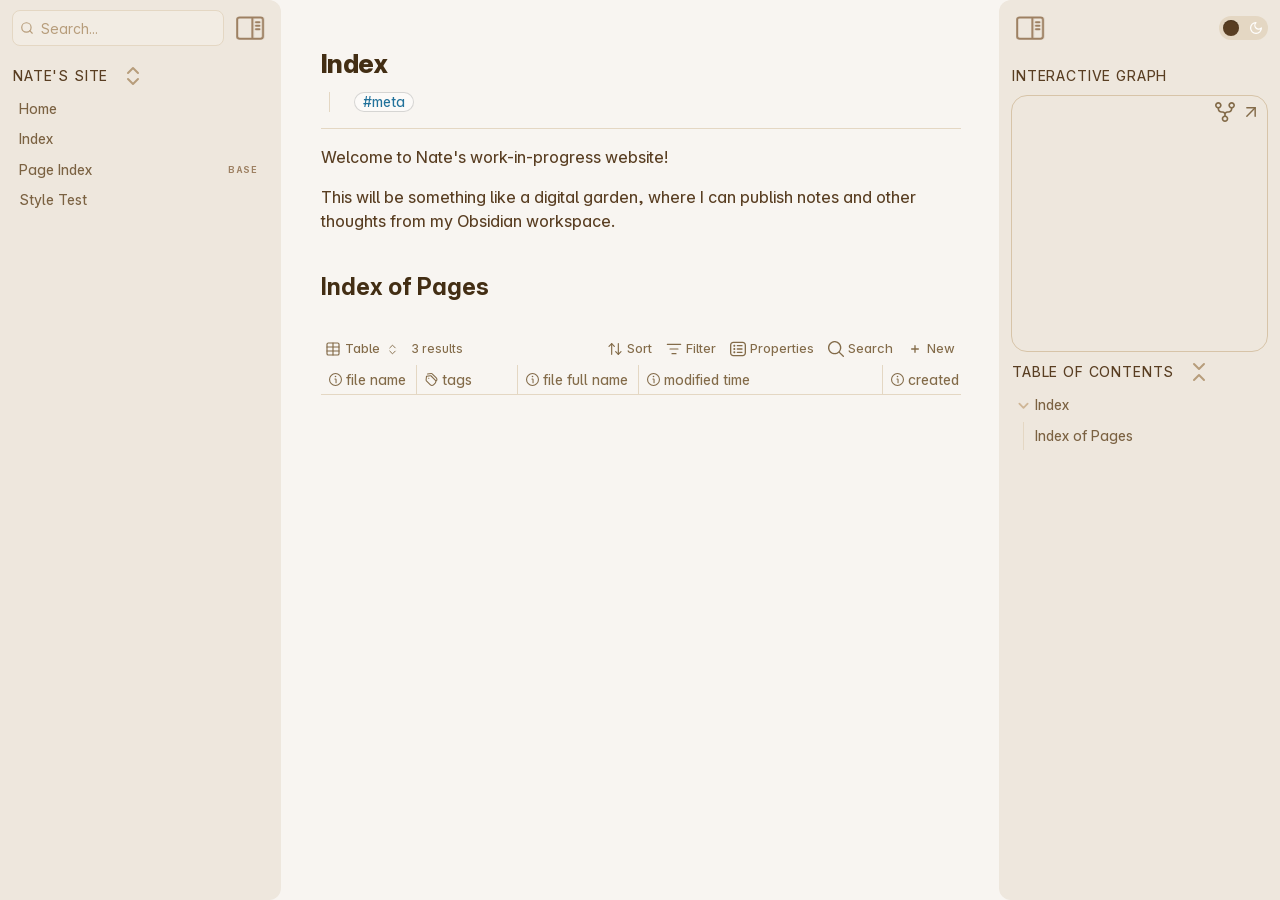
==== commit 73bfdaab: "Add page-index base" ====
--- a/index.html
+++ b/index.html
@@ -8,13 +8,11 @@
 <meta property="og:type" content="website">
 <meta property="og:url" content="index.html">
 <meta property="og:image" content="undefined">
-<meta charset="UTF-8"><meta property="og:site_name" content="Nate's Site"><meta name="viewport" content="width=device-width, initial-scale=1.0, user-scalable=yes, minimum-scale=1.0, maximum-scale=5.0"><link rel="alternate" type="application/rss+xml" title="RSS Feed" href="site-lib/rss.xml"><script async="" id="webpage-script" src="site-lib/scripts/webpage.js" onload="this.onload=null;this.setAttribute(&quot;loaded&quot;, &quot;true&quot;)"></script><script async="" id="graph-wasm-script" src="site-lib/scripts/graph-wasm.js" onload="this.onload=null;this.setAttribute(&quot;loaded&quot;, &quot;true&quot;)"></script><script async="" id="graph-render-worker-script" src="site-lib/scripts/graph-render-worker.js" onload="this.onload=null;this.setAttribute(&quot;loaded&quot;, &quot;true&quot;)"></script><link rel="icon" href="site-lib/media/favicon.png"><link rel="stylesheet" href="site-lib/styles/obsidian.css"><link rel="stylesheet" href="site-lib/styles/theme.css"><link rel="preload" href="site-lib/styles/global-variable-styles.css" as="style" onload="this.onload=null;this.rel='stylesheet'"><noscript><link rel="stylesheet" href="site-lib/styles/global-variable-styles.css"></noscript><link rel="preload" href="site-lib/styles/supported-plugins.css" as="style" onload="this.onload=null;this.rel='stylesheet'"><noscript><link rel="stylesheet" href="site-lib/styles/supported-plugins.css"></noscript><link rel="preload" href="site-lib/styles/main-styles.css" as="style" onload="this.onload=null;this.rel='stylesheet'"><noscript><link rel="stylesheet" href="site-lib/styles/main-styles.css"></noscript><style>body{--line-width:40em;--line-width-adaptive:40em;--file-line-width:40em;--sidebar-width:min(20em, 80vw);--collapse-arrow-size:11px;--tree-vertical-spacing:1.3em;--sidebar-margin:12px}:root{background-color:#202124}.sidebar{height:100%;font-size:14px;z-index:10;min-width:calc(var(--sidebar-width) + var(--divider-width-hover));max-width:calc(var(--sidebar-width) + var(--divider-width-hover));position:relative;overflow:hidden;overflow:clip;transition:min-width ease-in-out,max-width ease-in-out;transition-duration:.2s;contain:size}#left-sidebar{left:0}#right-sidebar{right:0}.sidebar.is-collapsed{min-width:0;max-width:0}.sidebar.floating{position:absolute}.sidebar .leaf-content{height:100%;min-width:calc(var(--sidebar-width) - var(--divider-width-hover));top:0;padding:var(--sidebar-margin);padding-top:4em;line-height:var(--line-height-tight);background-color:var(--background-secondary);transition:background-color,border-right,border-left,box-shadow;transition-duration:var(--color-fade-speed);transition-timing-function:ease-in-out;position:absolute;display:flex;flex-direction:column}.sidebar:not(.is-collapsed) .leaf-content{min-width:calc(max(100%,var(--sidebar-width)) - 3px);max-width:calc(max(100%,var(--sidebar-width)) - 3px)}#left-sidebar-content{left:0;border-top-right-radius:var(--radius-l);border-bottom-right-radius:var(--radius-l)}#right-sidebar-content{right:0;border-top-left-radius:var(--radius-l);border-bottom-left-radius:var(--radius-l)}.sidebar #left-sidebar-content,.sidebar #right-sidebar-content{contain:none!important;container-type:normal!important;animation:none!important}.sidebar:has(.leaf-content:empty):has(.topbar-content:empty){display:none}.sidebar-topbar{height:calc(2.3em + 2 * var(--sidebar-margin));width:var(--sidebar-width);padding:var(--sidebar-margin);z-index:1;position:fixed;display:flex;align-items:center;transition:width ease-in-out;transition-duration:inherit}.sidebar.is-collapsed .sidebar-topbar{width:calc(2.3em + var(--sidebar-margin) * 2)}.sidebar .sidebar-topbar.is-collapsed{width:0}#left-sidebar .sidebar-topbar{left:0;flex-direction:row;border-top-right-radius:var(--radius-l)}#right-sidebar .sidebar-topbar{right:0;flex-direction:row-reverse;border-top-left-radius:var(--radius-l)}#left-sidebar .topbar-content{margin-right:calc(2.3em + var(--sidebar-margin));flex-direction:row}#right-sidebar .topbar-content{margin-left:calc(2.3em + var(--sidebar-margin));flex-direction:row-reverse}.topbar-content{overflow:hidden visible;overflow:clip visible;width:100%;height:100%;display:flex;align-items:center;transition:inherit}.sidebar.is-collapsed .topbar-content{width:0;transition:inherit}.clickable-icon.sidebar-collapse-icon{background-color:transparent;color:var(--icon-color-focused);padding:2px!important;margin:0!important;height:100%!important;width:2.3em!important;margin-inline:0.14em!important;position:absolute}#left-sidebar .clickable-icon.sidebar-collapse-icon{transform:rotateY(180deg);right:var(--sidebar-margin)}#right-sidebar .clickable-icon.sidebar-collapse-icon{transform:rotateY(180deg);left:var(--sidebar-margin)}.clickable-icon.sidebar-collapse-icon svg.svg-icon{width:100%;height:100%}.feature-title{margin-left:1px;text-transform:uppercase;letter-spacing:.06em;margin-top:.75em;margin-bottom:.75em}.feature-header{display:flex;align-items:center;padding-top:0;font-size:1em;padding-left:0}body.floating-sidebars .sidebar{position:absolute}body{transition:background-color var(--color-fade-speed) ease-in-out}#navbar:not(:empty){display:flex;align-items:center;justify-content:space-between;padding:.5em 1em;width:100%}#main{display:flex;flex-direction:column;height:100%;width:100%;align-items:stretch;justify-content:center}#main-horizontal{display:flex;flex-direction:row;flex-grow:1;width:100%;align-items:stretch;justify-content:center}#center-content{flex-basis:100%;max-width:100%;width:100%;height:100%;display:flex;flex-direction:column;align-items:center;transition:opacity .2s ease-in-out;contain:inline-size}.hide{opacity:0!important;transition:opacity .2s ease-in-out;pointer-events:none}#center-content>.obsidian-document{padding-left:2em;padding-right:1em;margin-bottom:0;width:100%;width:-webkit-fill-available;width:-moz-available;width:fill-available;transition:background-color var(--color-fade-speed) ease-in-out;border-top-right-radius:var(--window-radius,var(--radius-m));border-top-left-radius:var(--window-radius,var(--radius-m));overflow-x:hidden!important;overflow-y:auto!important;display:flex!important;flex-direction:column!important;align-items:center!important;contain:inline-size}body #center-content>.obsidian-document>.markdown-preview-sizer{padding-bottom:80vh;width:100%;max-width:var(--line-width);flex-basis:var(--line-width);transition:background-color var(--color-fade-speed) ease-in-out;contain:inline-size}#center-content>.obsidian-document>div{width:100%!important;transition:background-color var(--color-fade-speed) ease-in-out;contain:inline-size}#center-content>.obsidian-document:not([data-type=markdown]).embed{display:flex;padding:1em;height:100%;width:100%;align-items:center;justify-content:center}#center-content>.obsidian-document:not([data-type=markdown]).embed>*{max-width:100%;max-height:100%;object-fit:contain}:not(h1,h2,h3,h4,h5,h6,li):has(> :is(.math,table)){overflow-x:auto!important}#center-content>.obsidian-document:not([data-type=markdown]){overflow-x:auto;contain:content;padding:0;margin:0;height:100%}.obsidian-document[data-type=attachment]{display:flex;flex-direction:column;align-items:center;justify-content:center;height:100%;width:100%}.obsidian-document[data-type=attachment]>*{outline:0;border:none;box-shadow:none}.obsidian-document[data-type=attachment] :is(img){max-width:90%;max-height:90%;object-fit:contain}.obsidian-document[data-type=attachment]>:is(audio){width:100%;max-width:min(90%,var(--line-width))}.obsidian-document[data-type=attachment]>:is(embed,iframe,video){width:100%;height:100%;max-width:100%;max-height:100%;object-fit:contain}.canvas-wrapper>:is(.header,.footer){z-index:100;position:absolute;display:flex;justify-content:center;flex-direction:column;width:100%;align-items:center}.scroll-highlight{position:absolute;width:100%;height:100%;pointer-events:none;z-index:1000;background-color:hsla(var(--color-accent-hsl),.25);opacity:0;padding:1em;inset:50%;translate:-50% -50%;border-radius:var(--radius-s)}</style><script defer="">async function loadIncludes(){let e=document.querySelectorAll("link[itemprop='include']");for(const t of e){let e=t.getAttribute("href");try{let o="";if(e.startsWith("https:")||e.startsWith("http:")||"file:"!=window.location.protocol){const n=await fetch(e);if(!n.ok){console.log("Could not include file: "+e),t?.remove();continue}o=await n.text()}else{const t=document.getElementById(btoa(encodeURI(e)));if(t){const e=JSON.parse(decodeURI(atob(t.getAttribute("value")??"")));o=e?.data??""}}let n=document.createRange().createContextualFragment(o);t.before(n),t.remove(),console.log("Included text: "+o),console.log("Included file: "+e)}catch(o){t?.remove(),console.log("Could not include file: "+e,o);continue}}}document.addEventListener("DOMContentLoaded",(()=>{loadIncludes()}));let isFileProtocol="file:"==location.protocol;function waitLoadScripts(e,t){let o=e.map((e=>document.getElementById(e+"-script")));!function e(n){let l=o[n],c=n+1;l?(l&&"true"!=l.getAttribute("loaded")||n<o.length&&e(c),n<o.length&&l.addEventListener("load",(()=>e(c)))):n<o.length?e(c):t()}(0)}</script></head><body class="publish css-settings-manager is-frameless is-hidden-frameless show-inline-title show-ribbon is-focused"><script defer="">let theme=localStorage.getItem("theme")||(window.matchMedia("(prefers-color-scheme: dark)").matches?"dark":"light");"dark"==theme?(document.body.classList.add("theme-dark"),document.body.classList.remove("theme-light")):(document.body.classList.add("theme-light"),document.body.classList.remove("theme-dark")),window.innerWidth<480?document.body.classList.add("is-phone"):window.innerWidth<768?document.body.classList.add("is-tablet"):window.innerWidth<1024?document.body.classList.add("is-small-screen"):document.body.classList.add("is-large-screen")</script><div class="parsed-feature-container" style="display: contents;"><link itemprop="include" href="site-lib/html/custom-head-content-content.html"></div><div id="main"><div id="navbar"></div><div id="main-horizontal"><div id="left-content" class="leaf" style="--sidebar-width: var(--sidebar-width-left);"><div id="left-sidebar" class="sidebar"><div class="sidebar-handle"></div><div class="sidebar-topbar"><div class="topbar-content"><div id="search-container"><div id="search-wrapper"><input enterkeyhint="search" type="search" spellcheck="false" placeholder="Search..."><div aria-label="Clear search" id="search-clear-button"></div></div></div></div><div class="clickable-icon sidebar-collapse-icon"><svg xmlns="http://www.w3.org/2000/svg" width="100%" height="100%" viewBox="0 0 24 24" fill="none" stroke="currentColor" stroke-width="3" stroke-linecap="round" stroke-linejoin="round" class="svg-icon"><path d="M21 3H3C1.89543 3 1 3.89543 1 5V19C1 20.1046 1.89543 21 3 21H21C22.1046 21 23 20.1046 23 19V5C23 3.89543 22.1046 3 21 3Z"></path><path d="M10 4V20"></path><path d="M4 7H7"></path><path d="M4 10H7"></path><path d="M4 13H7"></path></svg></div></div><div class="sidebar-content-wrapper"><div id="left-sidebar-content" class="leaf-content"><link itemprop="include" href="site-lib/html/file-tree-content.html"></div></div><script defer="">let ls = document.querySelector("#left-sidebar"); ls.classList.toggle("is-collapsed", window.innerWidth < 768); ls.style.setProperty("--sidebar-width", localStorage.getItem("sidebar-left-width"));</script></div></div><div id="center-content" class="leaf"><div class="obsidian-document markdown-preview-view markdown-rendered node-insert-event is-readable-line-width allow-fold-headings allow-fold-lists show-indentation-guide show-properties" data-type="markdown"><style id="MJX-CHTML-styles"></style><div class="markdown-preview-sizer markdown-preview-section"><div class="header"><h1 class="page-title heading inline-title" id="Index_0">Index</h1><div class="data-bar"></div></div><div class="markdown-preview-pusher" style="width: 1px; height: 0.1px; margin-bottom: 0px;"></div><div class="el-ul"><ul class="has-list-bullet">
-<li data-line="0" dir="auto"><span class="list-bullet"></span><a data-href="Home" href="home.html" class="internal-link" target="_self" rel="noopener nofollow">Home</a></li>
-<li data-line="1" dir="auto"><span class="list-bullet"></span><a data-href="Style Test" href="style-test.html" class="internal-link" target="_self" rel="noopener nofollow">Style Test</a></li>
-</ul></div><div class="footer"><div class="data-bar"></div></div></div></div></div><div id="right-content" class="leaf" style="--sidebar-width: var(--sidebar-width-right);"><div id="right-sidebar" class="sidebar"><div class="sidebar-handle"></div><div class="sidebar-topbar"><div class="topbar-content"><label class="theme-toggle-container" for="theme-toggle-input" id=""><input class="theme-toggle-input" type="checkbox" id="theme-toggle-input"><div class="toggle-background"></div></label></div><div class="clickable-icon sidebar-collapse-icon"><svg xmlns="http://www.w3.org/2000/svg" width="100%" height="100%" viewBox="0 0 24 24" fill="none" stroke="currentColor" stroke-width="3" stroke-linecap="round" stroke-linejoin="round" class="svg-icon"><path d="M21 3H3C1.89543 3 1 3.89543 1 5V19C1 20.1046 1.89543 21 3 21H21C22.1046 21 23 20.1046 23 19V5C23 3.89543 22.1046 3 21 3Z"></path><path d="M10 4V20"></path><path d="M4 7H7"></path><path d="M4 10H7"></path><path d="M4 13H7"></path></svg></div></div><div class="sidebar-content-wrapper"><div id="right-sidebar-content" class="leaf-content"><div class="graph-view-wrapper"><div class="feature-header"><div class="feature-title">Interactive Graph</div></div><div class="graph-view-placeholder">
+<meta charset="UTF-8"><meta property="og:site_name" content="Nate's Site"><meta name="viewport" content="width=device-width, initial-scale=1.0, user-scalable=yes, minimum-scale=1.0, maximum-scale=5.0"><link rel="alternate" type="application/rss+xml" title="RSS Feed" href="site-lib/rss.xml"><script async="" id="webpage-script" src="site-lib/scripts/webpage.js" onload="this.onload=null;this.setAttribute(&quot;loaded&quot;, &quot;true&quot;)"></script><script async="" id="graph-wasm-script" src="site-lib/scripts/graph-wasm.js" onload="this.onload=null;this.setAttribute(&quot;loaded&quot;, &quot;true&quot;)"></script><script async="" id="graph-render-worker-script" src="site-lib/scripts/graph-render-worker.js" onload="this.onload=null;this.setAttribute(&quot;loaded&quot;, &quot;true&quot;)"></script><link rel="icon" href="site-lib/media/favicon.png"><link rel="stylesheet" href="site-lib/styles/obsidian.css"><link rel="stylesheet" href="site-lib/styles/theme.css"><link rel="preload" href="site-lib/styles/global-variable-styles.css" as="style" onload="this.onload=null;this.rel='stylesheet'"><noscript><link rel="stylesheet" href="site-lib/styles/global-variable-styles.css"></noscript><link rel="preload" href="site-lib/styles/supported-plugins.css" as="style" onload="this.onload=null;this.rel='stylesheet'"><noscript><link rel="stylesheet" href="site-lib/styles/supported-plugins.css"></noscript><link rel="preload" href="site-lib/styles/main-styles.css" as="style" onload="this.onload=null;this.rel='stylesheet'"><noscript><link rel="stylesheet" href="site-lib/styles/main-styles.css"></noscript><style>body{--line-width:40em;--line-width-adaptive:40em;--file-line-width:40em;--sidebar-width:min(20em, 80vw);--collapse-arrow-size:11px;--tree-vertical-spacing:1.3em;--sidebar-margin:12px}:root{background-color:#202124}.sidebar{height:100%;font-size:14px;z-index:10;min-width:calc(var(--sidebar-width) + var(--divider-width-hover));max-width:calc(var(--sidebar-width) + var(--divider-width-hover));position:relative;overflow:hidden;overflow:clip;transition:min-width ease-in-out,max-width ease-in-out;transition-duration:.2s;contain:size}#left-sidebar{left:0}#right-sidebar{right:0}.sidebar.is-collapsed{min-width:0;max-width:0}.sidebar.floating{position:absolute}.sidebar .leaf-content{height:100%;min-width:calc(var(--sidebar-width) - var(--divider-width-hover));top:0;padding:var(--sidebar-margin);padding-top:4em;line-height:var(--line-height-tight);background-color:var(--background-secondary);transition:background-color,border-right,border-left,box-shadow;transition-duration:var(--color-fade-speed);transition-timing-function:ease-in-out;position:absolute;display:flex;flex-direction:column}.sidebar:not(.is-collapsed) .leaf-content{min-width:calc(max(100%,var(--sidebar-width)) - 3px);max-width:calc(max(100%,var(--sidebar-width)) - 3px)}#left-sidebar-content{left:0;border-top-right-radius:var(--radius-l);border-bottom-right-radius:var(--radius-l)}#right-sidebar-content{right:0;border-top-left-radius:var(--radius-l);border-bottom-left-radius:var(--radius-l)}.sidebar #left-sidebar-content,.sidebar #right-sidebar-content{contain:none!important;container-type:normal!important;animation:none!important}.sidebar:has(.leaf-content:empty):has(.topbar-content:empty){display:none}.sidebar-topbar{height:calc(2.3em + 2 * var(--sidebar-margin));width:var(--sidebar-width);padding:var(--sidebar-margin);z-index:1;position:fixed;display:flex;align-items:center;transition:width ease-in-out;transition-duration:inherit}.sidebar.is-collapsed .sidebar-topbar{width:calc(2.3em + var(--sidebar-margin) * 2)}.sidebar .sidebar-topbar.is-collapsed{width:0}#left-sidebar .sidebar-topbar{left:0;flex-direction:row;border-top-right-radius:var(--radius-l)}#right-sidebar .sidebar-topbar{right:0;flex-direction:row-reverse;border-top-left-radius:var(--radius-l)}#left-sidebar .topbar-content{margin-right:calc(2.3em + var(--sidebar-margin));flex-direction:row}#right-sidebar .topbar-content{margin-left:calc(2.3em + var(--sidebar-margin));flex-direction:row-reverse}.topbar-content{overflow:hidden visible;overflow:clip visible;width:100%;height:100%;display:flex;align-items:center;transition:inherit}.sidebar.is-collapsed .topbar-content{width:0;transition:inherit}.clickable-icon.sidebar-collapse-icon{background-color:transparent;color:var(--icon-color-focused);padding:2px!important;margin:0!important;height:100%!important;width:2.3em!important;margin-inline:0.14em!important;position:absolute}#left-sidebar .clickable-icon.sidebar-collapse-icon{transform:rotateY(180deg);right:var(--sidebar-margin)}#right-sidebar .clickable-icon.sidebar-collapse-icon{transform:rotateY(180deg);left:var(--sidebar-margin)}.clickable-icon.sidebar-collapse-icon svg.svg-icon{width:100%;height:100%}.feature-title{margin-left:1px;text-transform:uppercase;letter-spacing:.06em;margin-top:.75em;margin-bottom:.75em}.feature-header{display:flex;align-items:center;padding-top:0;font-size:1em;padding-left:0}body.floating-sidebars .sidebar{position:absolute}body{transition:background-color var(--color-fade-speed) ease-in-out}#navbar:not(:empty){display:flex;align-items:center;justify-content:space-between;padding:.5em 1em;width:100%}#main{display:flex;flex-direction:column;height:100%;width:100%;align-items:stretch;justify-content:center}#main-horizontal{display:flex;flex-direction:row;flex-grow:1;width:100%;align-items:stretch;justify-content:center}#center-content{flex-basis:100%;max-width:100%;width:100%;height:100%;display:flex;flex-direction:column;align-items:center;transition:opacity .2s ease-in-out;contain:inline-size}.hide{opacity:0!important;transition:opacity .2s ease-in-out;pointer-events:none}#center-content>.obsidian-document{padding-left:2em;padding-right:1em;margin-bottom:0;width:100%;width:-webkit-fill-available;width:-moz-available;width:fill-available;transition:background-color var(--color-fade-speed) ease-in-out;border-top-right-radius:var(--window-radius,var(--radius-m));border-top-left-radius:var(--window-radius,var(--radius-m));overflow-x:hidden!important;overflow-y:auto!important;display:flex!important;flex-direction:column!important;align-items:center!important;contain:inline-size}body #center-content>.obsidian-document>.markdown-preview-sizer{padding-bottom:80vh;width:100%;max-width:var(--line-width);flex-basis:var(--line-width);transition:background-color var(--color-fade-speed) ease-in-out;contain:inline-size}#center-content>.obsidian-document>div{width:100%!important;transition:background-color var(--color-fade-speed) ease-in-out;contain:inline-size}#center-content>.obsidian-document:not([data-type=markdown]).embed{display:flex;padding:1em;height:100%;width:100%;align-items:center;justify-content:center}#center-content>.obsidian-document:not([data-type=markdown]).embed>*{max-width:100%;max-height:100%;object-fit:contain}:not(h1,h2,h3,h4,h5,h6,li):has(> :is(.math,table)){overflow-x:auto!important}#center-content>.obsidian-document:not([data-type=markdown]){overflow-x:auto;contain:content;padding:0;margin:0;height:100%}.obsidian-document[data-type=attachment]{display:flex;flex-direction:column;align-items:center;justify-content:center;height:100%;width:100%}.obsidian-document[data-type=attachment]>*{outline:0;border:none;box-shadow:none}.obsidian-document[data-type=attachment] :is(img){max-width:90%;max-height:90%;object-fit:contain}.obsidian-document[data-type=attachment]>:is(audio){width:100%;max-width:min(90%,var(--line-width))}.obsidian-document[data-type=attachment]>:is(embed,iframe,video){width:100%;height:100%;max-width:100%;max-height:100%;object-fit:contain}.canvas-wrapper>:is(.header,.footer){z-index:100;position:absolute;display:flex;justify-content:center;flex-direction:column;width:100%;align-items:center}.scroll-highlight{position:absolute;width:100%;height:100%;pointer-events:none;z-index:1000;background-color:hsla(var(--color-accent-hsl),.25);opacity:0;padding:1em;inset:50%;translate:-50% -50%;border-radius:var(--radius-s)}</style><script defer="">async function loadIncludes(){let e=document.querySelectorAll("link[itemprop='include']");for(const t of e){let e=t.getAttribute("href");try{let o="";if(e.startsWith("https:")||e.startsWith("http:")||"file:"!=window.location.protocol){const n=await fetch(e);if(!n.ok){console.log("Could not include file: "+e),t?.remove();continue}o=await n.text()}else{const t=document.getElementById(btoa(encodeURI(e)));if(t){const e=JSON.parse(decodeURI(atob(t.getAttribute("value")??"")));o=e?.data??""}}let n=document.createRange().createContextualFragment(o);t.before(n),t.remove(),console.log("Included text: "+o),console.log("Included file: "+e)}catch(o){t?.remove(),console.log("Could not include file: "+e,o);continue}}}document.addEventListener("DOMContentLoaded",(()=>{loadIncludes()}));let isFileProtocol="file:"==location.protocol;function waitLoadScripts(e,t){let o=e.map((e=>document.getElementById(e+"-script")));!function e(n){let l=o[n],c=n+1;l?(l&&"true"!=l.getAttribute("loaded")||n<o.length&&e(c),n<o.length&&l.addEventListener("load",(()=>e(c)))):n<o.length?e(c):t()}(0)}</script></head><body class="publish css-settings-manager is-frameless is-hidden-frameless show-inline-title show-ribbon is-focused"><script defer="">let theme=localStorage.getItem("theme")||(window.matchMedia("(prefers-color-scheme: dark)").matches?"dark":"light");"dark"==theme?(document.body.classList.add("theme-dark"),document.body.classList.remove("theme-light")):(document.body.classList.add("theme-light"),document.body.classList.remove("theme-dark")),window.innerWidth<480?document.body.classList.add("is-phone"):window.innerWidth<768?document.body.classList.add("is-tablet"):window.innerWidth<1024?document.body.classList.add("is-small-screen"):document.body.classList.add("is-large-screen")</script><div class="parsed-feature-container" style="display: contents;"><link itemprop="include" href="site-lib/html/custom-head-content-content.html"></div><div id="main"><div id="navbar"></div><div id="main-horizontal"><div id="left-content" class="leaf" style="--sidebar-width: var(--sidebar-width-left);"><div id="left-sidebar" class="sidebar"><div class="sidebar-handle"></div><div class="sidebar-topbar"><div class="topbar-content"><div id="search-container"><div id="search-wrapper"><input enterkeyhint="search" type="search" spellcheck="false" placeholder="Search..."><div aria-label="Clear search" id="search-clear-button"></div></div></div></div><div class="clickable-icon sidebar-collapse-icon"><svg xmlns="http://www.w3.org/2000/svg" width="100%" height="100%" viewBox="0 0 24 24" fill="none" stroke="currentColor" stroke-width="3" stroke-linecap="round" stroke-linejoin="round" class="svg-icon"><path d="M21 3H3C1.89543 3 1 3.89543 1 5V19C1 20.1046 1.89543 21 3 21H21C22.1046 21 23 20.1046 23 19V5C23 3.89543 22.1046 3 21 3Z"></path><path d="M10 4V20"></path><path d="M4 7H7"></path><path d="M4 10H7"></path><path d="M4 13H7"></path></svg></div></div><div class="sidebar-content-wrapper"><div id="left-sidebar-content" class="leaf-content"><link itemprop="include" href="site-lib/html/file-tree-content.html"></div></div><script defer="">let ls = document.querySelector("#left-sidebar"); ls.classList.toggle("is-collapsed", window.innerWidth < 768); ls.style.setProperty("--sidebar-width", localStorage.getItem("sidebar-left-width"));</script></div></div><div id="center-content" class="leaf"><div class="obsidian-document markdown-preview-view markdown-rendered node-insert-event is-readable-line-width allow-fold-headings allow-fold-lists show-indentation-guide show-properties" data-type="markdown"><style id="MJX-CHTML-styles"></style><pre class="frontmatter language-yaml" style="display: none;"><code class="language-yaml is-loaded"><span class="token key atrule">tags</span><span class="token punctuation">:</span>
+  <span class="token punctuation">-</span> meta</code><button class="copy-code-button"><svg xmlns="http://www.w3.org/2000/svg" width="24" height="24" viewBox="0 0 24 24" fill="none" stroke="currentColor" stroke-width="2" stroke-linecap="round" stroke-linejoin="round" class="svg-icon lucide-copy"><rect x="8" y="8" width="14" height="14" rx="2" ry="2"></rect><path d="M4 16c-1.1 0-2-.9-2-2V4c0-1.1.9-2 2-2h10c1.1 0 2 .9 2 2"></path></svg></button></pre><div class="markdown-preview-sizer markdown-preview-section"><div class="header"><h1 class="page-title heading inline-title" id="Index_0">Index</h1><div class="data-bar"></div></div><div class="markdown-preview-pusher" style="width: 1px; height: 0.1px; margin-bottom: 0px;"></div><div class="el-p"><p dir="auto">Welcome to Nate's work-in-progress website!</p></div><div class="el-p"><p dir="auto">This will be something like a digital garden, where I can publish notes and other thoughts from my Obsidian workspace.</p></div><div class="el-h2"><h2 data-heading="Index of Pages" dir="auto" class="heading" id="Index_of_Pages_0"><span class="heading-collapse-indicator collapse-indicator collapse-icon"><svg xmlns="http://www.w3.org/2000/svg" width="24" height="24" viewBox="0 0 24 24" fill="none" stroke="currentColor" stroke-width="2" stroke-linecap="round" stroke-linejoin="round" class="svg-icon right-triangle"><path d="M3 8L12 17L21 8"></path></svg></span>Index of Pages</h2></div><div class="el-p"><p dir="auto"><span alt="Page Index.base" src="page-index.html" class="internal-embed bases-embed interactive-child is-loaded" target="_self"></span></p><div class="bases-header"><div class="bases-toolbar"><div class="bases-toolbar-item bases-toolbar-views-menu"><div class="text-icon-button" tabindex="0"><span class="text-button-icon"><svg xmlns="http://www.w3.org/2000/svg" width="24" height="24" viewBox="0 0 24 24" fill="none" stroke="currentColor" stroke-width="2" stroke-linecap="round" stroke-linejoin="round" class="svg-icon lucide-table"><path d="M12 3v18"></path><rect x="3" y="3" width="18" height="18" rx="2"></rect><path d="M3 9h18"></path><path d="M3 15h18"></path></svg></span><span class="text-button-label">Table</span><span class="text-button-icon mod-aux"><svg xmlns="http://www.w3.org/2000/svg" width="24" height="24" viewBox="0 0 24 24" fill="none" stroke="currentColor" stroke-width="2" stroke-linecap="round" stroke-linejoin="round" class="svg-icon lucide-chevrons-up-down"><path d="m7 15 5 5 5-5"></path><path d="m7 9 5-5 5 5"></path></svg></span></div></div><div class="bases-toolbar-item bases-toolbar-results-menu bases-toolbar-result-count"><div class="text-icon-button" tabindex="0"><span class="text-button-icon"><svg xmlns="http://www.w3.org/2000/svg" width="24" height="24" viewBox="0 0 24 24" fill="none" stroke="currentColor" stroke-width="2" stroke-linecap="round" stroke-linejoin="round" class="svg-icon lucide-list-filter"><path d="M2 5h20"></path><path d="M6 12h12"></path><path d="M9 19h6"></path></svg></span><span class="text-button-label">3 results</span></div></div><div class="bases-toolbar-item bases-toolbar-sort-menu"><div class="text-icon-button" tabindex="0"><span class="text-button-icon"><svg xmlns="http://www.w3.org/2000/svg" width="24" height="24" viewBox="0 0 24 24" fill="none" stroke="currentColor" stroke-width="2" stroke-linecap="round" stroke-linejoin="round" class="svg-icon lucide-arrow-up-down"><path d="m21 16-4 4-4-4"></path><path d="M17 20V4"></path><path d="m3 8 4-4 4 4"></path><path d="M7 4v16"></path></svg></span><span class="text-button-label">Sort</span><span class="flair toolbar-badge" style="display: none;">0</span></div></div><div class="bases-toolbar-item bases-toolbar-filter-menu"><div class="text-icon-button" tabindex="0"><span class="text-button-icon"><svg xmlns="http://www.w3.org/2000/svg" width="24" height="24" viewBox="0 0 24 24" fill="none" stroke="currentColor" stroke-width="2" stroke-linecap="round" stroke-linejoin="round" class="svg-icon lucide-list-filter"><path d="M2 5h20"></path><path d="M6 12h12"></path><path d="M9 19h6"></path></svg></span><span class="text-button-label">Filter</span><span class="flair toolbar-badge" style="display: none;">0</span></div></div><div class="bases-toolbar-item bases-toolbar-properties-menu"><div class="text-icon-button" tabindex="0"><span class="text-button-icon"><svg xmlns="http://www.w3.org/2000/svg" width="24" height="24" viewBox="0 0 24 24" fill="none" stroke="currentColor" stroke-width="2" stroke-linecap="round" stroke-linejoin="round" class="svg-icon lucide-list"><path d="M3 5h.01"></path><path d="M3 12h.01"></path><path d="M3 19h.01"></path><path d="M8 5h13"></path><path d="M8 12h13"></path><path d="M8 19h13"></path></svg></span><span class="text-button-label">Properties</span></div></div><div class="bases-toolbar-item bases-toolbar-search"><div class="text-icon-button" tabindex="0"><span class="text-button-icon"><svg xmlns="http://www.w3.org/2000/svg" width="24" height="24" viewBox="0 0 24 24" fill="none" stroke="currentColor" stroke-width="2" stroke-linecap="round" stroke-linejoin="round" class="svg-icon lucide-search"><path d="m21 21-4.34-4.34"></path><circle cx="11" cy="11" r="8"></circle></svg></span><span class="text-button-label">Search</span></div></div><div class="bases-toolbar-item bases-toolbar-new-item-menu"><div class="text-icon-button" tabindex="0"><span class="text-button-icon"><svg xmlns="http://www.w3.org/2000/svg" width="24" height="24" viewBox="0 0 24 24" fill="none" stroke="currentColor" stroke-width="2" stroke-linecap="round" stroke-linejoin="round" class="svg-icon lucide-plus"><path d="M5 12h14"></path><path d="M12 5v14"></path></svg></span><span class="text-button-label">New</span></div></div></div></div><div class="bases-search-row" style="display: none;"><div class="search-input-container document-search-input"><input enterkeyhint="search" type="search" spellcheck="false" placeholder="Find..."><div class="search-input-clear-button"></div><div class="document-search-count" style="display: none;">Showing 3</div></div></div><div class="bases-error" style="display: none;"></div><div class="bases-view" data-view-type="table" data-view-name="Table"><div class="bases-thead" style="width: 806px;"><div class="bases-tr" data-ignore-swipe="true"><div class="bases-td mod-implicit" draggable="true" style="inset-inline-start: 0px; width: 96px;"><div class="bases-table-header"><div class="bases-table-header-label"><div class="bases-table-header-icon"><svg xmlns="http://www.w3.org/2000/svg" width="24" height="24" viewBox="0 0 24 24" fill="none" stroke="currentColor" stroke-width="2" stroke-linecap="round" stroke-linejoin="round" class="svg-icon lucide-info"><circle cx="12" cy="12" r="10"></circle><path d="M12 16v-4"></path><path d="M12 8h.01"></path></svg></div><div class="bases-table-header-name">file name</div></div></div><div class="bases-table-header-sort"></div><div class="bases-table-header-resizer" draggable="true"></div></div><div class="bases-td" draggable="true" style="inset-inline-start: 96px; width: 101px;"><div class="bases-table-header"><div class="bases-table-header-label"><div class="bases-table-header-icon"><svg xmlns="http://www.w3.org/2000/svg" width="24" height="24" viewBox="0 0 24 24" fill="none" stroke="currentColor" stroke-width="2" stroke-linecap="round" stroke-linejoin="round" class="svg-icon lucide-tags"><path d="M13.172 2a2 2 0 0 1 1.414.586l6.71 6.71a2.4 2.4 0 0 1 0 3.408l-4.592 4.592a2.4 2.4 0 0 1-3.408 0l-6.71-6.71A2 2 0 0 1 6 9.172V3a1 1 0 0 1 1-1z"></path><path d="M2 7v6.172a2 2 0 0 0 .586 1.414l6.71 6.71a2.4 2.4 0 0 0 3.191.193"></path><circle cx="10.5" cy="6.5" r="0.5"></circle></svg></div><div class="bases-table-header-name">tags</div></div></div><div class="bases-table-header-sort"></div><div class="bases-table-header-resizer" draggable="true"></div></div><div class="bases-td mod-implicit" draggable="true" style="inset-inline-start: 197px; width: 121px;"><div class="bases-table-header"><div class="bases-table-header-label"><div class="bases-table-header-icon"><svg xmlns="http://www.w3.org/2000/svg" width="24" height="24" viewBox="0 0 24 24" fill="none" stroke="currentColor" stroke-width="2" stroke-linecap="round" stroke-linejoin="round" class="svg-icon lucide-info"><circle cx="12" cy="12" r="10"></circle><path d="M12 16v-4"></path><path d="M12 8h.01"></path></svg></div><div class="bases-table-header-name">file full name</div></div></div><div class="bases-table-header-sort"></div><div class="bases-table-header-resizer" draggable="true"></div></div><div class="bases-td mod-implicit" draggable="true" style="inset-inline-start: 318px; width: 244px;"><div class="bases-table-header"><div class="bases-table-header-label"><div class="bases-table-header-icon"><svg xmlns="http://www.w3.org/2000/svg" width="24" height="24" viewBox="0 0 24 24" fill="none" stroke="currentColor" stroke-width="2" stroke-linecap="round" stroke-linejoin="round" class="svg-icon lucide-info"><circle cx="12" cy="12" r="10"></circle><path d="M12 16v-4"></path><path d="M12 8h.01"></path></svg></div><div class="bases-table-header-name">modified time</div></div></div><div class="bases-table-header-sort"></div><div class="bases-table-header-resizer" draggable="true"></div></div><div class="bases-td mod-implicit" draggable="true" style="inset-inline-start: 562px; width: 244px;"><div class="bases-table-header"><div class="bases-table-header-label"><div class="bases-table-header-icon"><svg xmlns="http://www.w3.org/2000/svg" width="24" height="24" viewBox="0 0 24 24" fill="none" stroke="currentColor" stroke-width="2" stroke-linecap="round" stroke-linejoin="round" class="svg-icon lucide-info"><circle cx="12" cy="12" r="10"></circle><path d="M12 16v-4"></path><path d="M12 8h.01"></path></svg></div><div class="bases-table-header-name">created time</div></div></div><div class="bases-table-header-sort"></div><div class="bases-table-header-resizer" draggable="true"></div></div></div></div><div class="bases-table-container node-insert-event" tabindex="0" style="width: 806px; height: 90px;"><div class="bases-table" style="top: 0px; width: 806px;"><div class="bases-tbody" style="height: 90px; --bases-table-row-height: 30px;"></div></div></div></div><p></p></div><div class="footer"><div class="data-bar"></div></div></div></div></div><div id="right-content" class="leaf" style="--sidebar-width: var(--sidebar-width-right);"><div id="right-sidebar" class="sidebar"><div class="sidebar-handle"></div><div class="sidebar-topbar"><div class="topbar-content"><label class="theme-toggle-container" for="theme-toggle-input" id=""><input class="theme-toggle-input" type="checkbox" id="theme-toggle-input"><div class="toggle-background"></div></label></div><div class="clickable-icon sidebar-collapse-icon"><svg xmlns="http://www.w3.org/2000/svg" width="100%" height="100%" viewBox="0 0 24 24" fill="none" stroke="currentColor" stroke-width="3" stroke-linecap="round" stroke-linejoin="round" class="svg-icon"><path d="M21 3H3C1.89543 3 1 3.89543 1 5V19C1 20.1046 1.89543 21 3 21H21C22.1046 21 23 20.1046 23 19V5C23 3.89543 22.1046 3 21 3Z"></path><path d="M10 4V20"></path><path d="M4 7H7"></path><path d="M4 10H7"></path><path d="M4 13H7"></path></svg></div></div><div class="sidebar-content-wrapper"><div id="right-sidebar-content" class="leaf-content"><div class="graph-view-wrapper"><div class="feature-header"><div class="feature-title">Interactive Graph</div></div><div class="graph-view-placeholder">
 		<div class="graph-view-container">
 			<div class="graph-icon graph-expand" role="button" aria-label="Expand" data-tooltip-position="top"><svg xmlns="http://www.w3.org/2000/svg" width="24" height="24" viewBox="0 0 24 24" fill="none" stroke="currentColor" stroke-width="2" stroke-linecap="round" stroke-linejoin="round" class="svg-icon"><line x1="7" y1="17" x2="17" y2="7"></line><polyline points="7 7 17 7 17 17"></polyline></svg></div>
 			<div class="graph-icon graph-global" role="button" aria-label="Global Graph" data-tooltip-position="top"><svg xmlns="http://www.w3.org/2000/svg" width="24" height="24" viewBox="0 0 24 24" fill="none" stroke="currentColor" stroke-width="2" stroke-linecap="round" stroke-linejoin="round" class="svg-icon lucide-git-fork"><circle cx="12" cy="18" r="3"></circle><circle cx="6" cy="6" r="3"></circle><circle cx="18" cy="6" r="3"></circle><path d="M18 9v2c0 .6-.4 1-1 1H7c-.6 0-1-.4-1-1V9"></path><path d="M12 12v3"></path></svg></div>
 			<canvas id="graph-canvas" class="hide" width="512px" height="512px"></canvas>
 		</div>
-		</div></div><div id="outline" class=" tree-container"><div class="feature-header"><div class="feature-title">Table Of Contents</div><button class="clickable-icon nav-action-button tree-collapse-all" aria-label="Collapse All"><svg xmlns="http://www.w3.org/2000/svg" width="24" height="24" viewBox="0 0 24 24" fill="none" stroke="currentColor" stroke-width="2" stroke-linecap="round" stroke-linejoin="round"></svg></button></div><div class="tree-item" data-depth="1"><a class="tree-item-self is-clickable" href="index.html#Index_0" data-path="#Index_0"><div class="tree-item-inner heading-link" heading-name="Index">Index</div></a><div class="tree-item-children"></div></div></div></div></div><script defer="">let rs = document.querySelector("#right-sidebar"); rs.classList.toggle("is-collapsed", window.innerWidth < 768); rs.style.setProperty("--sidebar-width", localStorage.getItem("sidebar-right-width"));</script></div></div></div></div></body></html>+		</div></div><div id="outline" class=" tree-container"><div class="feature-header"><div class="feature-title">Table Of Contents</div><button class="clickable-icon nav-action-button tree-collapse-all" aria-label="Collapse All"><svg xmlns="http://www.w3.org/2000/svg" width="24" height="24" viewBox="0 0 24 24" fill="none" stroke="currentColor" stroke-width="2" stroke-linecap="round" stroke-linejoin="round"></svg></button></div><div class="tree-item mod-collapsible" data-depth="1"><a class="tree-item-self is-clickable mod-collapsible" href="index.html#Index_0" data-path="#Index_0"><div class="tree-item-icon collapse-icon"><svg xmlns="http://www.w3.org/2000/svg" width="24" height="24" viewBox="0 0 24 24" fill="none" stroke="currentColor" stroke-width="2" stroke-linecap="round" stroke-linejoin="round" class="svg-icon right-triangle"><path d="M3 8L12 17L21 8"></path></svg></div><div class="tree-item-inner heading-link" heading-name="Index">Index</div></a><div class="tree-item-children"><div class="tree-item" data-depth="2"><a class="tree-item-self is-clickable" href="index.html#Index_of_Pages_0" data-path="#Index_of_Pages_0"><div class="tree-item-inner heading-link" heading-name="Index of Pages">Index of Pages</div></a><div class="tree-item-children"></div></div></div></div></div></div></div><script defer="">let rs = document.querySelector("#right-sidebar"); rs.classList.toggle("is-collapsed", window.innerWidth < 768); rs.style.setProperty("--sidebar-width", localStorage.getItem("sidebar-right-width"));</script></div></div></div></div></body></html>
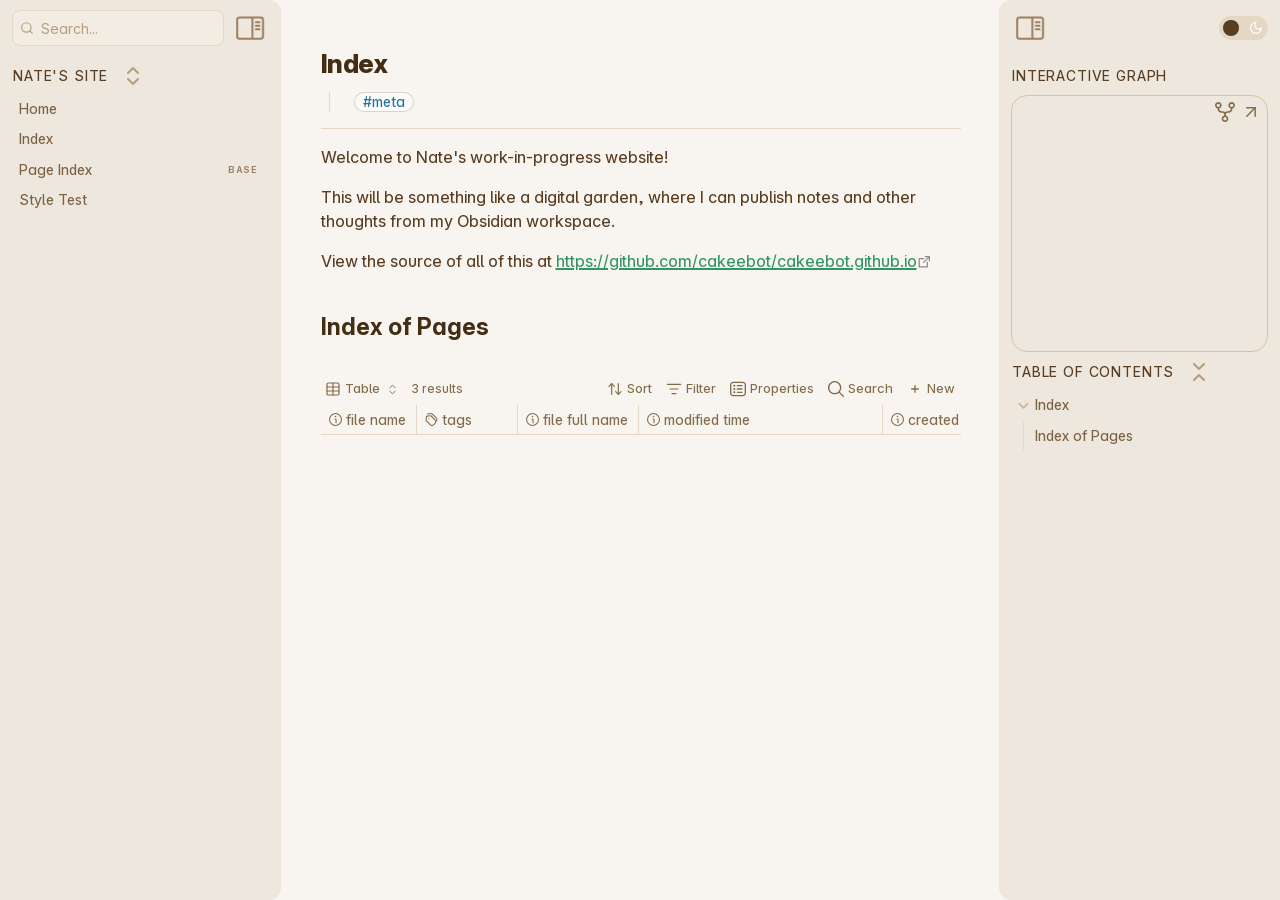
==== commit 06156fde: "Re-generate website to get <head> style working" ====
--- a/index.html
+++ b/index.html
@@ -9,7 +9,7 @@
 <meta property="og:url" content="index.html">
 <meta property="og:image" content="undefined">
 <meta charset="UTF-8"><meta property="og:site_name" content="Nate's Site"><meta name="viewport" content="width=device-width, initial-scale=1.0, user-scalable=yes, minimum-scale=1.0, maximum-scale=5.0"><link rel="alternate" type="application/rss+xml" title="RSS Feed" href="site-lib/rss.xml"><script async="" id="webpage-script" src="site-lib/scripts/webpage.js" onload="this.onload=null;this.setAttribute(&quot;loaded&quot;, &quot;true&quot;)"></script><script async="" id="graph-wasm-script" src="site-lib/scripts/graph-wasm.js" onload="this.onload=null;this.setAttribute(&quot;loaded&quot;, &quot;true&quot;)"></script><script async="" id="graph-render-worker-script" src="site-lib/scripts/graph-render-worker.js" onload="this.onload=null;this.setAttribute(&quot;loaded&quot;, &quot;true&quot;)"></script><link rel="icon" href="site-lib/media/favicon.png"><link rel="stylesheet" href="site-lib/styles/obsidian.css"><link rel="stylesheet" href="site-lib/styles/theme.css"><link rel="preload" href="site-lib/styles/global-variable-styles.css" as="style" onload="this.onload=null;this.rel='stylesheet'"><noscript><link rel="stylesheet" href="site-lib/styles/global-variable-styles.css"></noscript><link rel="preload" href="site-lib/styles/supported-plugins.css" as="style" onload="this.onload=null;this.rel='stylesheet'"><noscript><link rel="stylesheet" href="site-lib/styles/supported-plugins.css"></noscript><link rel="preload" href="site-lib/styles/main-styles.css" as="style" onload="this.onload=null;this.rel='stylesheet'"><noscript><link rel="stylesheet" href="site-lib/styles/main-styles.css"></noscript><style>body{--line-width:40em;--line-width-adaptive:40em;--file-line-width:40em;--sidebar-width:min(20em, 80vw);--collapse-arrow-size:11px;--tree-vertical-spacing:1.3em;--sidebar-margin:12px}:root{background-color:#202124}.sidebar{height:100%;font-size:14px;z-index:10;min-width:calc(var(--sidebar-width) + var(--divider-width-hover));max-width:calc(var(--sidebar-width) + var(--divider-width-hover));position:relative;overflow:hidden;overflow:clip;transition:min-width ease-in-out,max-width ease-in-out;transition-duration:.2s;contain:size}#left-sidebar{left:0}#right-sidebar{right:0}.sidebar.is-collapsed{min-width:0;max-width:0}.sidebar.floating{position:absolute}.sidebar .leaf-content{height:100%;min-width:calc(var(--sidebar-width) - var(--divider-width-hover));top:0;padding:var(--sidebar-margin);padding-top:4em;line-height:var(--line-height-tight);background-color:var(--background-secondary);transition:background-color,border-right,border-left,box-shadow;transition-duration:var(--color-fade-speed);transition-timing-function:ease-in-out;position:absolute;display:flex;flex-direction:column}.sidebar:not(.is-collapsed) .leaf-content{min-width:calc(max(100%,var(--sidebar-width)) - 3px);max-width:calc(max(100%,var(--sidebar-width)) - 3px)}#left-sidebar-content{left:0;border-top-right-radius:var(--radius-l);border-bottom-right-radius:var(--radius-l)}#right-sidebar-content{right:0;border-top-left-radius:var(--radius-l);border-bottom-left-radius:var(--radius-l)}.sidebar #left-sidebar-content,.sidebar #right-sidebar-content{contain:none!important;container-type:normal!important;animation:none!important}.sidebar:has(.leaf-content:empty):has(.topbar-content:empty){display:none}.sidebar-topbar{height:calc(2.3em + 2 * var(--sidebar-margin));width:var(--sidebar-width);padding:var(--sidebar-margin);z-index:1;position:fixed;display:flex;align-items:center;transition:width ease-in-out;transition-duration:inherit}.sidebar.is-collapsed .sidebar-topbar{width:calc(2.3em + var(--sidebar-margin) * 2)}.sidebar .sidebar-topbar.is-collapsed{width:0}#left-sidebar .sidebar-topbar{left:0;flex-direction:row;border-top-right-radius:var(--radius-l)}#right-sidebar .sidebar-topbar{right:0;flex-direction:row-reverse;border-top-left-radius:var(--radius-l)}#left-sidebar .topbar-content{margin-right:calc(2.3em + var(--sidebar-margin));flex-direction:row}#right-sidebar .topbar-content{margin-left:calc(2.3em + var(--sidebar-margin));flex-direction:row-reverse}.topbar-content{overflow:hidden visible;overflow:clip visible;width:100%;height:100%;display:flex;align-items:center;transition:inherit}.sidebar.is-collapsed .topbar-content{width:0;transition:inherit}.clickable-icon.sidebar-collapse-icon{background-color:transparent;color:var(--icon-color-focused);padding:2px!important;margin:0!important;height:100%!important;width:2.3em!important;margin-inline:0.14em!important;position:absolute}#left-sidebar .clickable-icon.sidebar-collapse-icon{transform:rotateY(180deg);right:var(--sidebar-margin)}#right-sidebar .clickable-icon.sidebar-collapse-icon{transform:rotateY(180deg);left:var(--sidebar-margin)}.clickable-icon.sidebar-collapse-icon svg.svg-icon{width:100%;height:100%}.feature-title{margin-left:1px;text-transform:uppercase;letter-spacing:.06em;margin-top:.75em;margin-bottom:.75em}.feature-header{display:flex;align-items:center;padding-top:0;font-size:1em;padding-left:0}body.floating-sidebars .sidebar{position:absolute}body{transition:background-color var(--color-fade-speed) ease-in-out}#navbar:not(:empty){display:flex;align-items:center;justify-content:space-between;padding:.5em 1em;width:100%}#main{display:flex;flex-direction:column;height:100%;width:100%;align-items:stretch;justify-content:center}#main-horizontal{display:flex;flex-direction:row;flex-grow:1;width:100%;align-items:stretch;justify-content:center}#center-content{flex-basis:100%;max-width:100%;width:100%;height:100%;display:flex;flex-direction:column;align-items:center;transition:opacity .2s ease-in-out;contain:inline-size}.hide{opacity:0!important;transition:opacity .2s ease-in-out;pointer-events:none}#center-content>.obsidian-document{padding-left:2em;padding-right:1em;margin-bottom:0;width:100%;width:-webkit-fill-available;width:-moz-available;width:fill-available;transition:background-color var(--color-fade-speed) ease-in-out;border-top-right-radius:var(--window-radius,var(--radius-m));border-top-left-radius:var(--window-radius,var(--radius-m));overflow-x:hidden!important;overflow-y:auto!important;display:flex!important;flex-direction:column!important;align-items:center!important;contain:inline-size}body #center-content>.obsidian-document>.markdown-preview-sizer{padding-bottom:80vh;width:100%;max-width:var(--line-width);flex-basis:var(--line-width);transition:background-color var(--color-fade-speed) ease-in-out;contain:inline-size}#center-content>.obsidian-document>div{width:100%!important;transition:background-color var(--color-fade-speed) ease-in-out;contain:inline-size}#center-content>.obsidian-document:not([data-type=markdown]).embed{display:flex;padding:1em;height:100%;width:100%;align-items:center;justify-content:center}#center-content>.obsidian-document:not([data-type=markdown]).embed>*{max-width:100%;max-height:100%;object-fit:contain}:not(h1,h2,h3,h4,h5,h6,li):has(> :is(.math,table)){overflow-x:auto!important}#center-content>.obsidian-document:not([data-type=markdown]){overflow-x:auto;contain:content;padding:0;margin:0;height:100%}.obsidian-document[data-type=attachment]{display:flex;flex-direction:column;align-items:center;justify-content:center;height:100%;width:100%}.obsidian-document[data-type=attachment]>*{outline:0;border:none;box-shadow:none}.obsidian-document[data-type=attachment] :is(img){max-width:90%;max-height:90%;object-fit:contain}.obsidian-document[data-type=attachment]>:is(audio){width:100%;max-width:min(90%,var(--line-width))}.obsidian-document[data-type=attachment]>:is(embed,iframe,video){width:100%;height:100%;max-width:100%;max-height:100%;object-fit:contain}.canvas-wrapper>:is(.header,.footer){z-index:100;position:absolute;display:flex;justify-content:center;flex-direction:column;width:100%;align-items:center}.scroll-highlight{position:absolute;width:100%;height:100%;pointer-events:none;z-index:1000;background-color:hsla(var(--color-accent-hsl),.25);opacity:0;padding:1em;inset:50%;translate:-50% -50%;border-radius:var(--radius-s)}</style><script defer="">async function loadIncludes(){let e=document.querySelectorAll("link[itemprop='include']");for(const t of e){let e=t.getAttribute("href");try{let o="";if(e.startsWith("https:")||e.startsWith("http:")||"file:"!=window.location.protocol){const n=await fetch(e);if(!n.ok){console.log("Could not include file: "+e),t?.remove();continue}o=await n.text()}else{const t=document.getElementById(btoa(encodeURI(e)));if(t){const e=JSON.parse(decodeURI(atob(t.getAttribute("value")??"")));o=e?.data??""}}let n=document.createRange().createContextualFragment(o);t.before(n),t.remove(),console.log("Included text: "+o),console.log("Included file: "+e)}catch(o){t?.remove(),console.log("Could not include file: "+e,o);continue}}}document.addEventListener("DOMContentLoaded",(()=>{loadIncludes()}));let isFileProtocol="file:"==location.protocol;function waitLoadScripts(e,t){let o=e.map((e=>document.getElementById(e+"-script")));!function e(n){let l=o[n],c=n+1;l?(l&&"true"!=l.getAttribute("loaded")||n<o.length&&e(c),n<o.length&&l.addEventListener("load",(()=>e(c)))):n<o.length?e(c):t()}(0)}</script></head><body class="publish css-settings-manager is-frameless is-hidden-frameless show-inline-title show-ribbon is-focused"><script defer="">let theme=localStorage.getItem("theme")||(window.matchMedia("(prefers-color-scheme: dark)").matches?"dark":"light");"dark"==theme?(document.body.classList.add("theme-dark"),document.body.classList.remove("theme-light")):(document.body.classList.add("theme-light"),document.body.classList.remove("theme-dark")),window.innerWidth<480?document.body.classList.add("is-phone"):window.innerWidth<768?document.body.classList.add("is-tablet"):window.innerWidth<1024?document.body.classList.add("is-small-screen"):document.body.classList.add("is-large-screen")</script><div class="parsed-feature-container" style="display: contents;"><link itemprop="include" href="site-lib/html/custom-head-content-content.html"></div><div id="main"><div id="navbar"></div><div id="main-horizontal"><div id="left-content" class="leaf" style="--sidebar-width: var(--sidebar-width-left);"><div id="left-sidebar" class="sidebar"><div class="sidebar-handle"></div><div class="sidebar-topbar"><div class="topbar-content"><div id="search-container"><div id="search-wrapper"><input enterkeyhint="search" type="search" spellcheck="false" placeholder="Search..."><div aria-label="Clear search" id="search-clear-button"></div></div></div></div><div class="clickable-icon sidebar-collapse-icon"><svg xmlns="http://www.w3.org/2000/svg" width="100%" height="100%" viewBox="0 0 24 24" fill="none" stroke="currentColor" stroke-width="3" stroke-linecap="round" stroke-linejoin="round" class="svg-icon"><path d="M21 3H3C1.89543 3 1 3.89543 1 5V19C1 20.1046 1.89543 21 3 21H21C22.1046 21 23 20.1046 23 19V5C23 3.89543 22.1046 3 21 3Z"></path><path d="M10 4V20"></path><path d="M4 7H7"></path><path d="M4 10H7"></path><path d="M4 13H7"></path></svg></div></div><div class="sidebar-content-wrapper"><div id="left-sidebar-content" class="leaf-content"><link itemprop="include" href="site-lib/html/file-tree-content.html"></div></div><script defer="">let ls = document.querySelector("#left-sidebar"); ls.classList.toggle("is-collapsed", window.innerWidth < 768); ls.style.setProperty("--sidebar-width", localStorage.getItem("sidebar-left-width"));</script></div></div><div id="center-content" class="leaf"><div class="obsidian-document markdown-preview-view markdown-rendered node-insert-event is-readable-line-width allow-fold-headings allow-fold-lists show-indentation-guide show-properties" data-type="markdown"><style id="MJX-CHTML-styles"></style><pre class="frontmatter language-yaml" style="display: none;"><code class="language-yaml is-loaded"><span class="token key atrule">tags</span><span class="token punctuation">:</span>
-  <span class="token punctuation">-</span> meta</code><button class="copy-code-button"><svg xmlns="http://www.w3.org/2000/svg" width="24" height="24" viewBox="0 0 24 24" fill="none" stroke="currentColor" stroke-width="2" stroke-linecap="round" stroke-linejoin="round" class="svg-icon lucide-copy"><rect x="8" y="8" width="14" height="14" rx="2" ry="2"></rect><path d="M4 16c-1.1 0-2-.9-2-2V4c0-1.1.9-2 2-2h10c1.1 0 2 .9 2 2"></path></svg></button></pre><div class="markdown-preview-sizer markdown-preview-section"><div class="header"><h1 class="page-title heading inline-title" id="Index_0">Index</h1><div class="data-bar"></div></div><div class="markdown-preview-pusher" style="width: 1px; height: 0.1px; margin-bottom: 0px;"></div><div class="el-p"><p dir="auto">Welcome to Nate's work-in-progress website!</p></div><div class="el-p"><p dir="auto">This will be something like a digital garden, where I can publish notes and other thoughts from my Obsidian workspace.</p></div><div class="el-h2"><h2 data-heading="Index of Pages" dir="auto" class="heading" id="Index_of_Pages_0"><span class="heading-collapse-indicator collapse-indicator collapse-icon"><svg xmlns="http://www.w3.org/2000/svg" width="24" height="24" viewBox="0 0 24 24" fill="none" stroke="currentColor" stroke-width="2" stroke-linecap="round" stroke-linejoin="round" class="svg-icon right-triangle"><path d="M3 8L12 17L21 8"></path></svg></span>Index of Pages</h2></div><div class="el-p"><p dir="auto"><span alt="Page Index.base" src="page-index.html" class="internal-embed bases-embed interactive-child is-loaded" target="_self"></span></p><div class="bases-header"><div class="bases-toolbar"><div class="bases-toolbar-item bases-toolbar-views-menu"><div class="text-icon-button" tabindex="0"><span class="text-button-icon"><svg xmlns="http://www.w3.org/2000/svg" width="24" height="24" viewBox="0 0 24 24" fill="none" stroke="currentColor" stroke-width="2" stroke-linecap="round" stroke-linejoin="round" class="svg-icon lucide-table"><path d="M12 3v18"></path><rect x="3" y="3" width="18" height="18" rx="2"></rect><path d="M3 9h18"></path><path d="M3 15h18"></path></svg></span><span class="text-button-label">Table</span><span class="text-button-icon mod-aux"><svg xmlns="http://www.w3.org/2000/svg" width="24" height="24" viewBox="0 0 24 24" fill="none" stroke="currentColor" stroke-width="2" stroke-linecap="round" stroke-linejoin="round" class="svg-icon lucide-chevrons-up-down"><path d="m7 15 5 5 5-5"></path><path d="m7 9 5-5 5 5"></path></svg></span></div></div><div class="bases-toolbar-item bases-toolbar-results-menu bases-toolbar-result-count"><div class="text-icon-button" tabindex="0"><span class="text-button-icon"><svg xmlns="http://www.w3.org/2000/svg" width="24" height="24" viewBox="0 0 24 24" fill="none" stroke="currentColor" stroke-width="2" stroke-linecap="round" stroke-linejoin="round" class="svg-icon lucide-list-filter"><path d="M2 5h20"></path><path d="M6 12h12"></path><path d="M9 19h6"></path></svg></span><span class="text-button-label">3 results</span></div></div><div class="bases-toolbar-item bases-toolbar-sort-menu"><div class="text-icon-button" tabindex="0"><span class="text-button-icon"><svg xmlns="http://www.w3.org/2000/svg" width="24" height="24" viewBox="0 0 24 24" fill="none" stroke="currentColor" stroke-width="2" stroke-linecap="round" stroke-linejoin="round" class="svg-icon lucide-arrow-up-down"><path d="m21 16-4 4-4-4"></path><path d="M17 20V4"></path><path d="m3 8 4-4 4 4"></path><path d="M7 4v16"></path></svg></span><span class="text-button-label">Sort</span><span class="flair toolbar-badge" style="display: none;">0</span></div></div><div class="bases-toolbar-item bases-toolbar-filter-menu"><div class="text-icon-button" tabindex="0"><span class="text-button-icon"><svg xmlns="http://www.w3.org/2000/svg" width="24" height="24" viewBox="0 0 24 24" fill="none" stroke="currentColor" stroke-width="2" stroke-linecap="round" stroke-linejoin="round" class="svg-icon lucide-list-filter"><path d="M2 5h20"></path><path d="M6 12h12"></path><path d="M9 19h6"></path></svg></span><span class="text-button-label">Filter</span><span class="flair toolbar-badge" style="display: none;">0</span></div></div><div class="bases-toolbar-item bases-toolbar-properties-menu"><div class="text-icon-button" tabindex="0"><span class="text-button-icon"><svg xmlns="http://www.w3.org/2000/svg" width="24" height="24" viewBox="0 0 24 24" fill="none" stroke="currentColor" stroke-width="2" stroke-linecap="round" stroke-linejoin="round" class="svg-icon lucide-list"><path d="M3 5h.01"></path><path d="M3 12h.01"></path><path d="M3 19h.01"></path><path d="M8 5h13"></path><path d="M8 12h13"></path><path d="M8 19h13"></path></svg></span><span class="text-button-label">Properties</span></div></div><div class="bases-toolbar-item bases-toolbar-search"><div class="text-icon-button" tabindex="0"><span class="text-button-icon"><svg xmlns="http://www.w3.org/2000/svg" width="24" height="24" viewBox="0 0 24 24" fill="none" stroke="currentColor" stroke-width="2" stroke-linecap="round" stroke-linejoin="round" class="svg-icon lucide-search"><path d="m21 21-4.34-4.34"></path><circle cx="11" cy="11" r="8"></circle></svg></span><span class="text-button-label">Search</span></div></div><div class="bases-toolbar-item bases-toolbar-new-item-menu"><div class="text-icon-button" tabindex="0"><span class="text-button-icon"><svg xmlns="http://www.w3.org/2000/svg" width="24" height="24" viewBox="0 0 24 24" fill="none" stroke="currentColor" stroke-width="2" stroke-linecap="round" stroke-linejoin="round" class="svg-icon lucide-plus"><path d="M5 12h14"></path><path d="M12 5v14"></path></svg></span><span class="text-button-label">New</span></div></div></div></div><div class="bases-search-row" style="display: none;"><div class="search-input-container document-search-input"><input enterkeyhint="search" type="search" spellcheck="false" placeholder="Find..."><div class="search-input-clear-button"></div><div class="document-search-count" style="display: none;">Showing 3</div></div></div><div class="bases-error" style="display: none;"></div><div class="bases-view" data-view-type="table" data-view-name="Table"><div class="bases-thead" style="width: 806px;"><div class="bases-tr" data-ignore-swipe="true"><div class="bases-td mod-implicit" draggable="true" style="inset-inline-start: 0px; width: 96px;"><div class="bases-table-header"><div class="bases-table-header-label"><div class="bases-table-header-icon"><svg xmlns="http://www.w3.org/2000/svg" width="24" height="24" viewBox="0 0 24 24" fill="none" stroke="currentColor" stroke-width="2" stroke-linecap="round" stroke-linejoin="round" class="svg-icon lucide-info"><circle cx="12" cy="12" r="10"></circle><path d="M12 16v-4"></path><path d="M12 8h.01"></path></svg></div><div class="bases-table-header-name">file name</div></div></div><div class="bases-table-header-sort"></div><div class="bases-table-header-resizer" draggable="true"></div></div><div class="bases-td" draggable="true" style="inset-inline-start: 96px; width: 101px;"><div class="bases-table-header"><div class="bases-table-header-label"><div class="bases-table-header-icon"><svg xmlns="http://www.w3.org/2000/svg" width="24" height="24" viewBox="0 0 24 24" fill="none" stroke="currentColor" stroke-width="2" stroke-linecap="round" stroke-linejoin="round" class="svg-icon lucide-tags"><path d="M13.172 2a2 2 0 0 1 1.414.586l6.71 6.71a2.4 2.4 0 0 1 0 3.408l-4.592 4.592a2.4 2.4 0 0 1-3.408 0l-6.71-6.71A2 2 0 0 1 6 9.172V3a1 1 0 0 1 1-1z"></path><path d="M2 7v6.172a2 2 0 0 0 .586 1.414l6.71 6.71a2.4 2.4 0 0 0 3.191.193"></path><circle cx="10.5" cy="6.5" r="0.5"></circle></svg></div><div class="bases-table-header-name">tags</div></div></div><div class="bases-table-header-sort"></div><div class="bases-table-header-resizer" draggable="true"></div></div><div class="bases-td mod-implicit" draggable="true" style="inset-inline-start: 197px; width: 121px;"><div class="bases-table-header"><div class="bases-table-header-label"><div class="bases-table-header-icon"><svg xmlns="http://www.w3.org/2000/svg" width="24" height="24" viewBox="0 0 24 24" fill="none" stroke="currentColor" stroke-width="2" stroke-linecap="round" stroke-linejoin="round" class="svg-icon lucide-info"><circle cx="12" cy="12" r="10"></circle><path d="M12 16v-4"></path><path d="M12 8h.01"></path></svg></div><div class="bases-table-header-name">file full name</div></div></div><div class="bases-table-header-sort"></div><div class="bases-table-header-resizer" draggable="true"></div></div><div class="bases-td mod-implicit" draggable="true" style="inset-inline-start: 318px; width: 244px;"><div class="bases-table-header"><div class="bases-table-header-label"><div class="bases-table-header-icon"><svg xmlns="http://www.w3.org/2000/svg" width="24" height="24" viewBox="0 0 24 24" fill="none" stroke="currentColor" stroke-width="2" stroke-linecap="round" stroke-linejoin="round" class="svg-icon lucide-info"><circle cx="12" cy="12" r="10"></circle><path d="M12 16v-4"></path><path d="M12 8h.01"></path></svg></div><div class="bases-table-header-name">modified time</div></div></div><div class="bases-table-header-sort"></div><div class="bases-table-header-resizer" draggable="true"></div></div><div class="bases-td mod-implicit" draggable="true" style="inset-inline-start: 562px; width: 244px;"><div class="bases-table-header"><div class="bases-table-header-label"><div class="bases-table-header-icon"><svg xmlns="http://www.w3.org/2000/svg" width="24" height="24" viewBox="0 0 24 24" fill="none" stroke="currentColor" stroke-width="2" stroke-linecap="round" stroke-linejoin="round" class="svg-icon lucide-info"><circle cx="12" cy="12" r="10"></circle><path d="M12 16v-4"></path><path d="M12 8h.01"></path></svg></div><div class="bases-table-header-name">created time</div></div></div><div class="bases-table-header-sort"></div><div class="bases-table-header-resizer" draggable="true"></div></div></div></div><div class="bases-table-container node-insert-event" tabindex="0" style="width: 806px; height: 90px;"><div class="bases-table" style="top: 0px; width: 806px;"><div class="bases-tbody" style="height: 90px; --bases-table-row-height: 30px;"></div></div></div></div><p></p></div><div class="footer"><div class="data-bar"></div></div></div></div></div><div id="right-content" class="leaf" style="--sidebar-width: var(--sidebar-width-right);"><div id="right-sidebar" class="sidebar"><div class="sidebar-handle"></div><div class="sidebar-topbar"><div class="topbar-content"><label class="theme-toggle-container" for="theme-toggle-input" id=""><input class="theme-toggle-input" type="checkbox" id="theme-toggle-input"><div class="toggle-background"></div></label></div><div class="clickable-icon sidebar-collapse-icon"><svg xmlns="http://www.w3.org/2000/svg" width="100%" height="100%" viewBox="0 0 24 24" fill="none" stroke="currentColor" stroke-width="3" stroke-linecap="round" stroke-linejoin="round" class="svg-icon"><path d="M21 3H3C1.89543 3 1 3.89543 1 5V19C1 20.1046 1.89543 21 3 21H21C22.1046 21 23 20.1046 23 19V5C23 3.89543 22.1046 3 21 3Z"></path><path d="M10 4V20"></path><path d="M4 7H7"></path><path d="M4 10H7"></path><path d="M4 13H7"></path></svg></div></div><div class="sidebar-content-wrapper"><div id="right-sidebar-content" class="leaf-content"><div class="graph-view-wrapper"><div class="feature-header"><div class="feature-title">Interactive Graph</div></div><div class="graph-view-placeholder">
+  <span class="token punctuation">-</span> meta</code><button class="copy-code-button"><svg xmlns="http://www.w3.org/2000/svg" width="24" height="24" viewBox="0 0 24 24" fill="none" stroke="currentColor" stroke-width="2" stroke-linecap="round" stroke-linejoin="round" class="svg-icon lucide-copy"><rect x="8" y="8" width="14" height="14" rx="2" ry="2"></rect><path d="M4 16c-1.1 0-2-.9-2-2V4c0-1.1.9-2 2-2h10c1.1 0 2 .9 2 2"></path></svg></button></pre><div class="markdown-preview-sizer markdown-preview-section"><div class="header"><h1 class="page-title heading inline-title" id="Index_0">Index</h1><div class="data-bar"></div></div><div class="markdown-preview-pusher" style="width: 1px; height: 0.1px; margin-bottom: 0px;"></div><div class="el-p"><p dir="auto">Welcome to Nate's work-in-progress website!</p></div><div class="el-p"><p dir="auto">This will be something like a digital garden, where I can publish notes and other thoughts from my Obsidian workspace.</p></div><div class="el-p"><p dir="auto">View the source of all of this at <a rel="noopener nofollow" class="external-link is-unresolved" href="https://github.com/cakeebot/cakeebot.github.io" target="_self">https://github.com/cakeebot/cakeebot.github.io</a></p></div><div class="el-h2"><h2 data-heading="Index of Pages" dir="auto" class="heading" id="Index_of_Pages_0"><span class="heading-collapse-indicator collapse-indicator collapse-icon"><svg xmlns="http://www.w3.org/2000/svg" width="24" height="24" viewBox="0 0 24 24" fill="none" stroke="currentColor" stroke-width="2" stroke-linecap="round" stroke-linejoin="round" class="svg-icon right-triangle"><path d="M3 8L12 17L21 8"></path></svg></span>Index of Pages</h2></div><div class="el-p"><p dir="auto"><span alt="Page Index.base" src="page-index.html" class="internal-embed bases-embed interactive-child is-loaded" target="_self"></span></p><div class="bases-header"><div class="bases-toolbar"><div class="bases-toolbar-item bases-toolbar-views-menu"><div class="text-icon-button" tabindex="0"><span class="text-button-icon"><svg xmlns="http://www.w3.org/2000/svg" width="24" height="24" viewBox="0 0 24 24" fill="none" stroke="currentColor" stroke-width="2" stroke-linecap="round" stroke-linejoin="round" class="svg-icon lucide-table"><path d="M12 3v18"></path><rect x="3" y="3" width="18" height="18" rx="2"></rect><path d="M3 9h18"></path><path d="M3 15h18"></path></svg></span><span class="text-button-label">Table</span><span class="text-button-icon mod-aux"><svg xmlns="http://www.w3.org/2000/svg" width="24" height="24" viewBox="0 0 24 24" fill="none" stroke="currentColor" stroke-width="2" stroke-linecap="round" stroke-linejoin="round" class="svg-icon lucide-chevrons-up-down"><path d="m7 15 5 5 5-5"></path><path d="m7 9 5-5 5 5"></path></svg></span></div></div><div class="bases-toolbar-item bases-toolbar-results-menu bases-toolbar-result-count"><div class="text-icon-button" tabindex="0"><span class="text-button-icon"><svg xmlns="http://www.w3.org/2000/svg" width="24" height="24" viewBox="0 0 24 24" fill="none" stroke="currentColor" stroke-width="2" stroke-linecap="round" stroke-linejoin="round" class="svg-icon lucide-list-filter"><path d="M2 5h20"></path><path d="M6 12h12"></path><path d="M9 19h6"></path></svg></span><span class="text-button-label">3 results</span></div></div><div class="bases-toolbar-item bases-toolbar-sort-menu"><div class="text-icon-button" tabindex="0"><span class="text-button-icon"><svg xmlns="http://www.w3.org/2000/svg" width="24" height="24" viewBox="0 0 24 24" fill="none" stroke="currentColor" stroke-width="2" stroke-linecap="round" stroke-linejoin="round" class="svg-icon lucide-arrow-up-down"><path d="m21 16-4 4-4-4"></path><path d="M17 20V4"></path><path d="m3 8 4-4 4 4"></path><path d="M7 4v16"></path></svg></span><span class="text-button-label">Sort</span><span class="flair toolbar-badge" style="display: none;">0</span></div></div><div class="bases-toolbar-item bases-toolbar-filter-menu"><div class="text-icon-button" tabindex="0"><span class="text-button-icon"><svg xmlns="http://www.w3.org/2000/svg" width="24" height="24" viewBox="0 0 24 24" fill="none" stroke="currentColor" stroke-width="2" stroke-linecap="round" stroke-linejoin="round" class="svg-icon lucide-list-filter"><path d="M2 5h20"></path><path d="M6 12h12"></path><path d="M9 19h6"></path></svg></span><span class="text-button-label">Filter</span><span class="flair toolbar-badge" style="display: none;">0</span></div></div><div class="bases-toolbar-item bases-toolbar-properties-menu"><div class="text-icon-button" tabindex="0"><span class="text-button-icon"><svg xmlns="http://www.w3.org/2000/svg" width="24" height="24" viewBox="0 0 24 24" fill="none" stroke="currentColor" stroke-width="2" stroke-linecap="round" stroke-linejoin="round" class="svg-icon lucide-list"><path d="M3 5h.01"></path><path d="M3 12h.01"></path><path d="M3 19h.01"></path><path d="M8 5h13"></path><path d="M8 12h13"></path><path d="M8 19h13"></path></svg></span><span class="text-button-label">Properties</span></div></div><div class="bases-toolbar-item bases-toolbar-search"><div class="text-icon-button" tabindex="0"><span class="text-button-icon"><svg xmlns="http://www.w3.org/2000/svg" width="24" height="24" viewBox="0 0 24 24" fill="none" stroke="currentColor" stroke-width="2" stroke-linecap="round" stroke-linejoin="round" class="svg-icon lucide-search"><path d="m21 21-4.34-4.34"></path><circle cx="11" cy="11" r="8"></circle></svg></span><span class="text-button-label">Search</span></div></div><div class="bases-toolbar-item bases-toolbar-new-item-menu"><div class="text-icon-button" tabindex="0"><span class="text-button-icon"><svg xmlns="http://www.w3.org/2000/svg" width="24" height="24" viewBox="0 0 24 24" fill="none" stroke="currentColor" stroke-width="2" stroke-linecap="round" stroke-linejoin="round" class="svg-icon lucide-plus"><path d="M5 12h14"></path><path d="M12 5v14"></path></svg></span><span class="text-button-label">New</span></div></div></div></div><div class="bases-search-row" style="display: none;"><div class="search-input-container document-search-input"><input enterkeyhint="search" type="search" spellcheck="false" placeholder="Find..."><div class="search-input-clear-button"></div><div class="document-search-count" style="display: none;">Showing 3</div></div></div><div class="bases-error" style="display: none;"></div><div class="bases-view" data-view-type="table" data-view-name="Table"><div class="bases-thead" style="width: 806px;"><div class="bases-tr" data-ignore-swipe="true"><div class="bases-td mod-implicit" draggable="true" style="inset-inline-start: 0px; width: 96px;"><div class="bases-table-header"><div class="bases-table-header-label"><div class="bases-table-header-icon"><svg xmlns="http://www.w3.org/2000/svg" width="24" height="24" viewBox="0 0 24 24" fill="none" stroke="currentColor" stroke-width="2" stroke-linecap="round" stroke-linejoin="round" class="svg-icon lucide-info"><circle cx="12" cy="12" r="10"></circle><path d="M12 16v-4"></path><path d="M12 8h.01"></path></svg></div><div class="bases-table-header-name">file name</div></div></div><div class="bases-table-header-sort"></div><div class="bases-table-header-resizer" draggable="true"></div></div><div class="bases-td" draggable="true" style="inset-inline-start: 96px; width: 101px;"><div class="bases-table-header"><div class="bases-table-header-label"><div class="bases-table-header-icon"><svg xmlns="http://www.w3.org/2000/svg" width="24" height="24" viewBox="0 0 24 24" fill="none" stroke="currentColor" stroke-width="2" stroke-linecap="round" stroke-linejoin="round" class="svg-icon lucide-tags"><path d="M13.172 2a2 2 0 0 1 1.414.586l6.71 6.71a2.4 2.4 0 0 1 0 3.408l-4.592 4.592a2.4 2.4 0 0 1-3.408 0l-6.71-6.71A2 2 0 0 1 6 9.172V3a1 1 0 0 1 1-1z"></path><path d="M2 7v6.172a2 2 0 0 0 .586 1.414l6.71 6.71a2.4 2.4 0 0 0 3.191.193"></path><circle cx="10.5" cy="6.5" r="0.5"></circle></svg></div><div class="bases-table-header-name">tags</div></div></div><div class="bases-table-header-sort"></div><div class="bases-table-header-resizer" draggable="true"></div></div><div class="bases-td mod-implicit" draggable="true" style="inset-inline-start: 197px; width: 121px;"><div class="bases-table-header"><div class="bases-table-header-label"><div class="bases-table-header-icon"><svg xmlns="http://www.w3.org/2000/svg" width="24" height="24" viewBox="0 0 24 24" fill="none" stroke="currentColor" stroke-width="2" stroke-linecap="round" stroke-linejoin="round" class="svg-icon lucide-info"><circle cx="12" cy="12" r="10"></circle><path d="M12 16v-4"></path><path d="M12 8h.01"></path></svg></div><div class="bases-table-header-name">file full name</div></div></div><div class="bases-table-header-sort"></div><div class="bases-table-header-resizer" draggable="true"></div></div><div class="bases-td mod-implicit" draggable="true" style="inset-inline-start: 318px; width: 244px;"><div class="bases-table-header"><div class="bases-table-header-label"><div class="bases-table-header-icon"><svg xmlns="http://www.w3.org/2000/svg" width="24" height="24" viewBox="0 0 24 24" fill="none" stroke="currentColor" stroke-width="2" stroke-linecap="round" stroke-linejoin="round" class="svg-icon lucide-info"><circle cx="12" cy="12" r="10"></circle><path d="M12 16v-4"></path><path d="M12 8h.01"></path></svg></div><div class="bases-table-header-name">modified time</div></div></div><div class="bases-table-header-sort"></div><div class="bases-table-header-resizer" draggable="true"></div></div><div class="bases-td mod-implicit" draggable="true" style="inset-inline-start: 562px; width: 244px;"><div class="bases-table-header"><div class="bases-table-header-label"><div class="bases-table-header-icon"><svg xmlns="http://www.w3.org/2000/svg" width="24" height="24" viewBox="0 0 24 24" fill="none" stroke="currentColor" stroke-width="2" stroke-linecap="round" stroke-linejoin="round" class="svg-icon lucide-info"><circle cx="12" cy="12" r="10"></circle><path d="M12 16v-4"></path><path d="M12 8h.01"></path></svg></div><div class="bases-table-header-name">created time</div></div></div><div class="bases-table-header-sort"></div><div class="bases-table-header-resizer" draggable="true"></div></div></div></div><div class="bases-table-container node-insert-event" tabindex="0" style="width: 806px; height: 90px;"><div class="bases-table" style="top: 0px; width: 806px;"><div class="bases-tbody" style="height: 90px; --bases-table-row-height: 30px;"></div></div></div></div><p></p></div><div class="footer"><div class="data-bar"></div></div></div></div></div><div id="right-content" class="leaf" style="--sidebar-width: var(--sidebar-width-right);"><div id="right-sidebar" class="sidebar"><div class="sidebar-handle"></div><div class="sidebar-topbar"><div class="topbar-content"><label class="theme-toggle-container" for="theme-toggle-input" id=""><input class="theme-toggle-input" type="checkbox" id="theme-toggle-input"><div class="toggle-background"></div></label></div><div class="clickable-icon sidebar-collapse-icon"><svg xmlns="http://www.w3.org/2000/svg" width="100%" height="100%" viewBox="0 0 24 24" fill="none" stroke="currentColor" stroke-width="3" stroke-linecap="round" stroke-linejoin="round" class="svg-icon"><path d="M21 3H3C1.89543 3 1 3.89543 1 5V19C1 20.1046 1.89543 21 3 21H21C22.1046 21 23 20.1046 23 19V5C23 3.89543 22.1046 3 21 3Z"></path><path d="M10 4V20"></path><path d="M4 7H7"></path><path d="M4 10H7"></path><path d="M4 13H7"></path></svg></div></div><div class="sidebar-content-wrapper"><div id="right-sidebar-content" class="leaf-content"><div class="graph-view-wrapper"><div class="feature-header"><div class="feature-title">Interactive Graph</div></div><div class="graph-view-placeholder">
 		<div class="graph-view-container">
 			<div class="graph-icon graph-expand" role="button" aria-label="Expand" data-tooltip-position="top"><svg xmlns="http://www.w3.org/2000/svg" width="24" height="24" viewBox="0 0 24 24" fill="none" stroke="currentColor" stroke-width="2" stroke-linecap="round" stroke-linejoin="round" class="svg-icon"><line x1="7" y1="17" x2="17" y2="7"></line><polyline points="7 7 17 7 17 17"></polyline></svg></div>
 			<div class="graph-icon graph-global" role="button" aria-label="Global Graph" data-tooltip-position="top"><svg xmlns="http://www.w3.org/2000/svg" width="24" height="24" viewBox="0 0 24 24" fill="none" stroke="currentColor" stroke-width="2" stroke-linecap="round" stroke-linejoin="round" class="svg-icon lucide-git-fork"><circle cx="12" cy="18" r="3"></circle><circle cx="6" cy="6" r="3"></circle><circle cx="18" cy="6" r="3"></circle><path d="M18 9v2c0 .6-.4 1-1 1H7c-.6 0-1-.4-1-1V9"></path><path d="M12 12v3"></path></svg></div>
